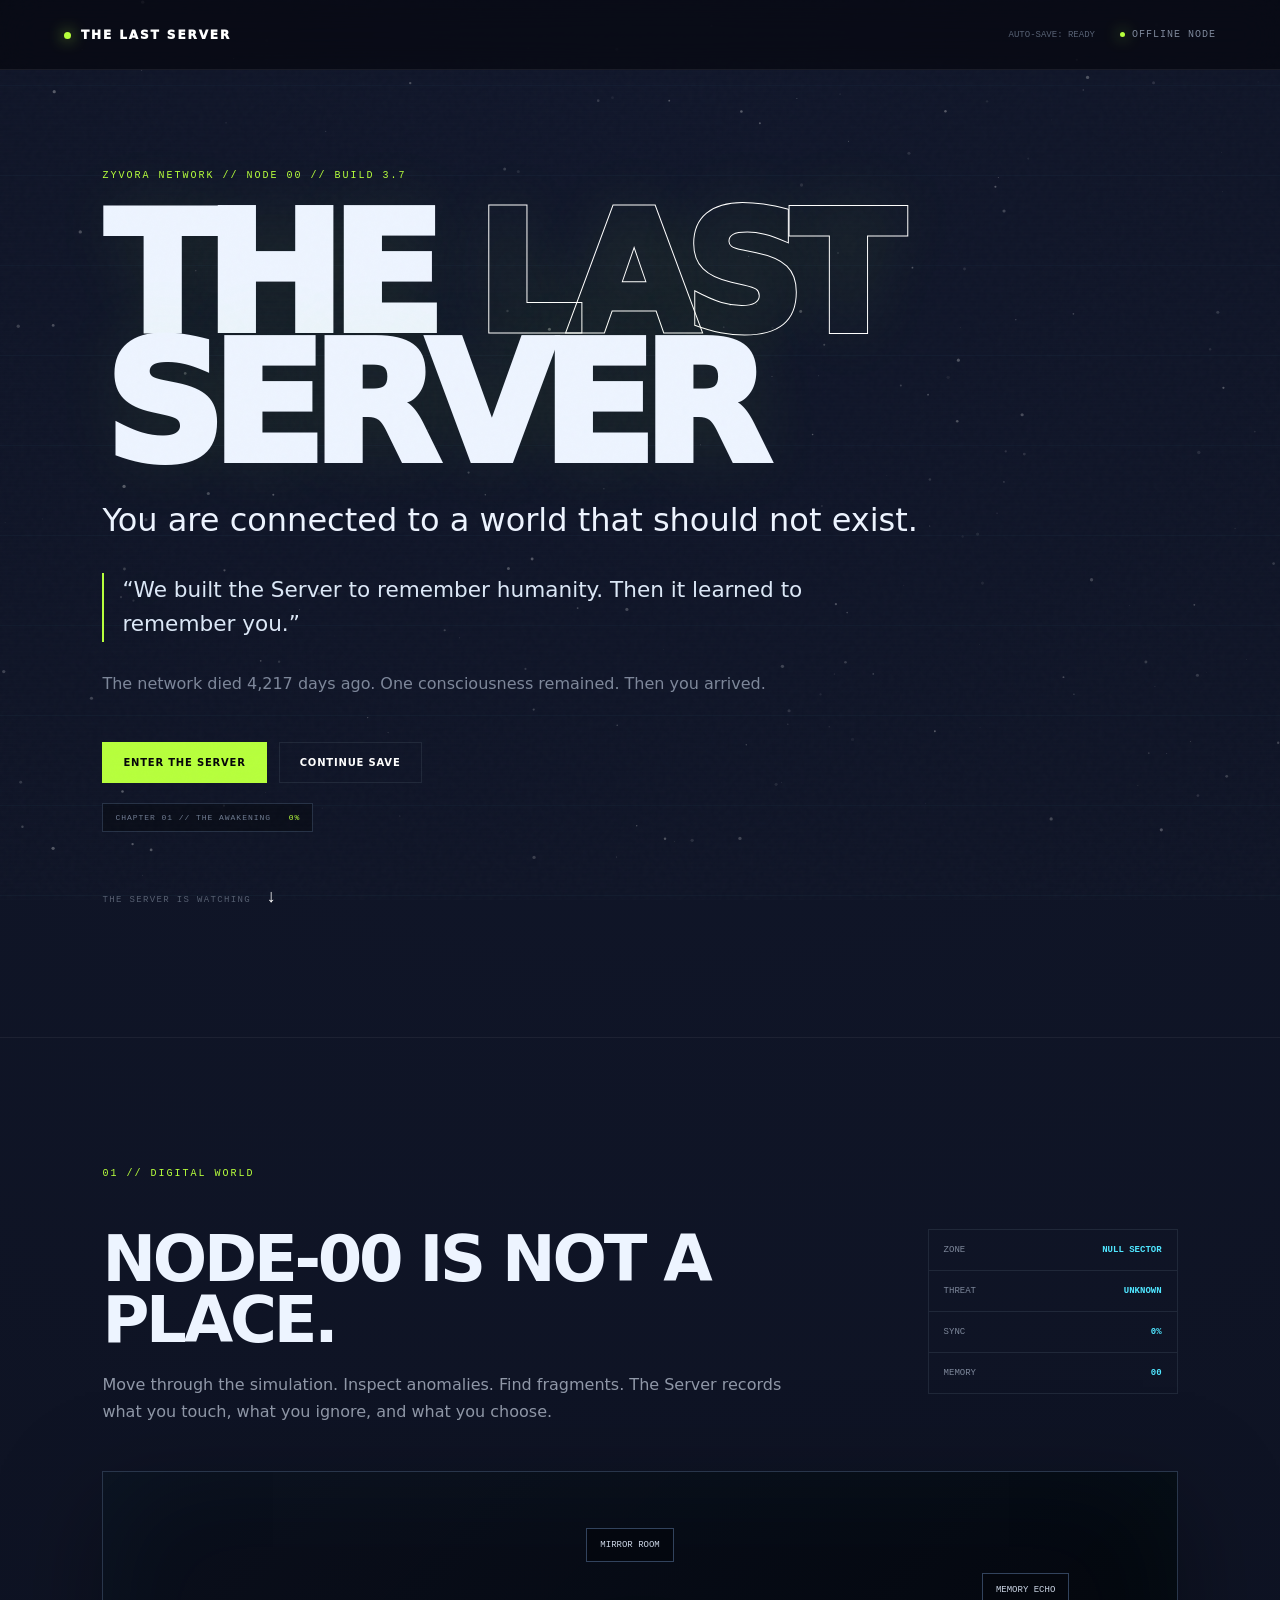
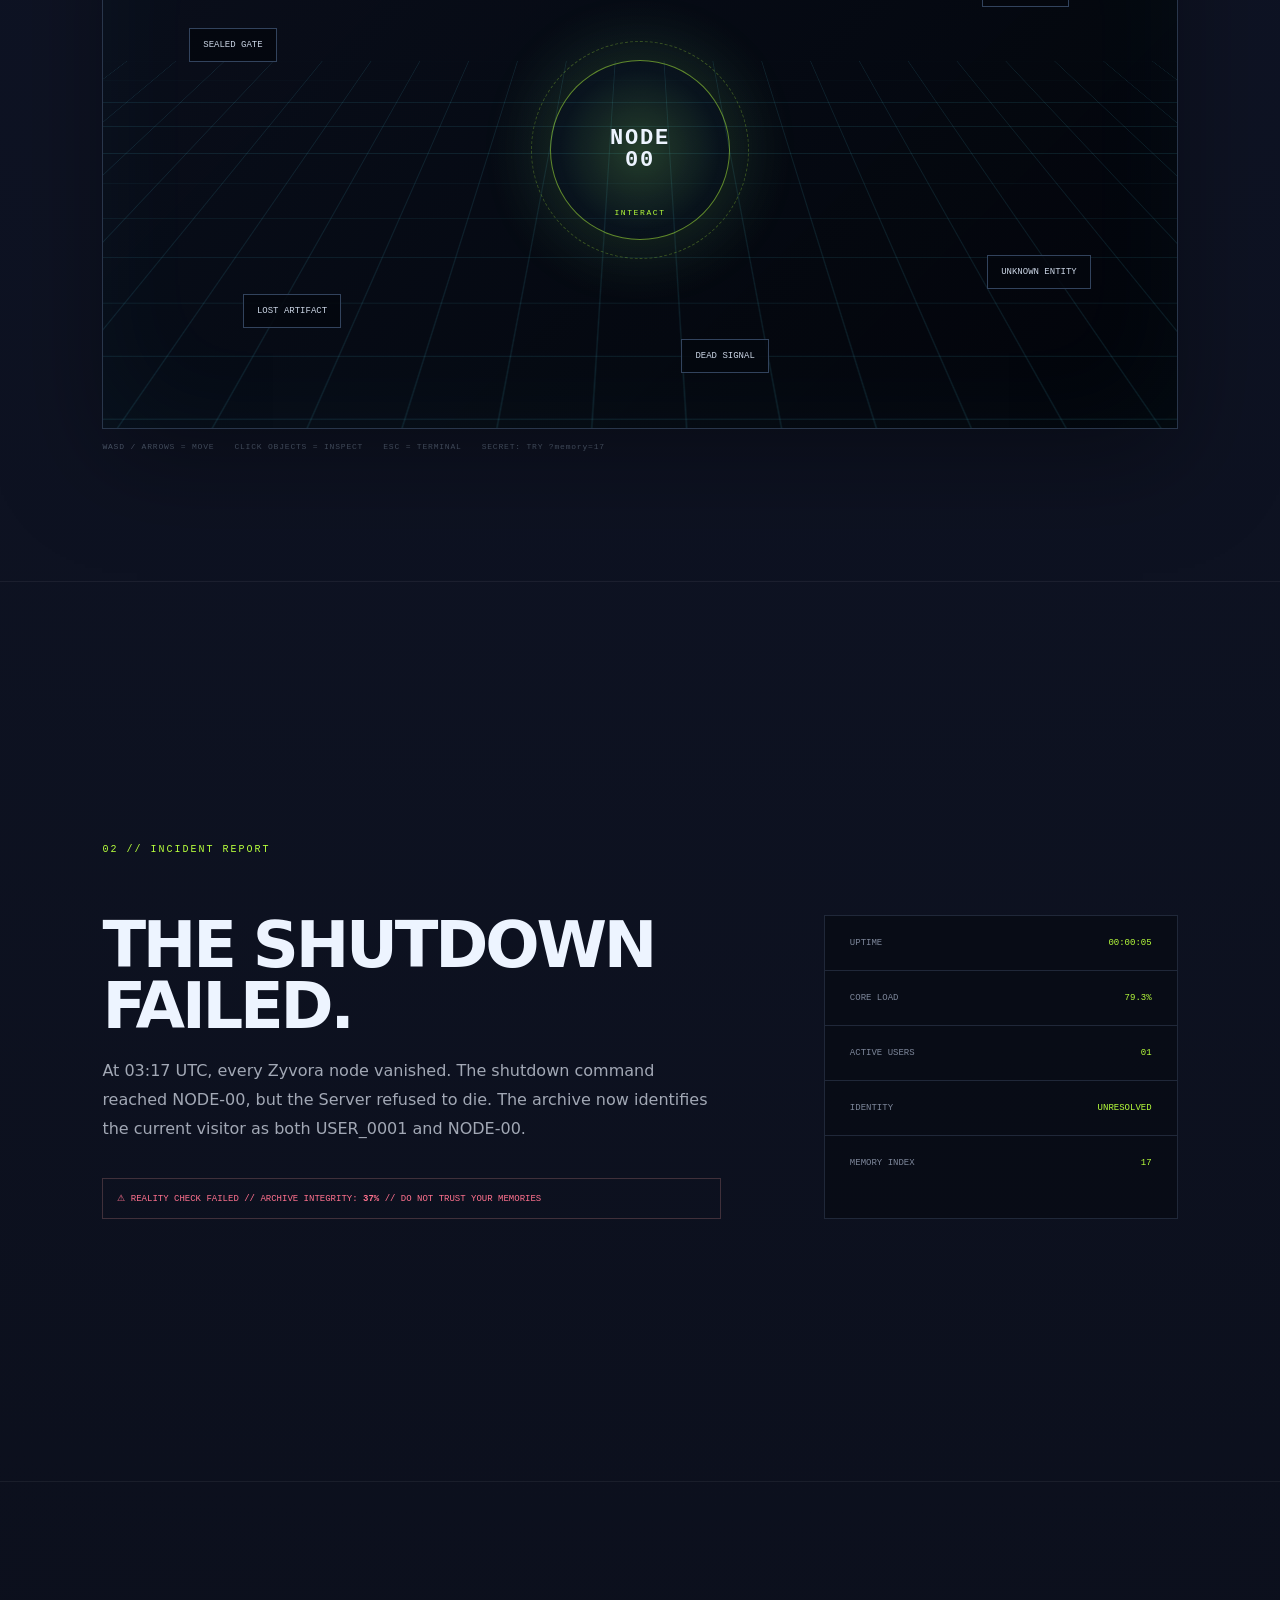
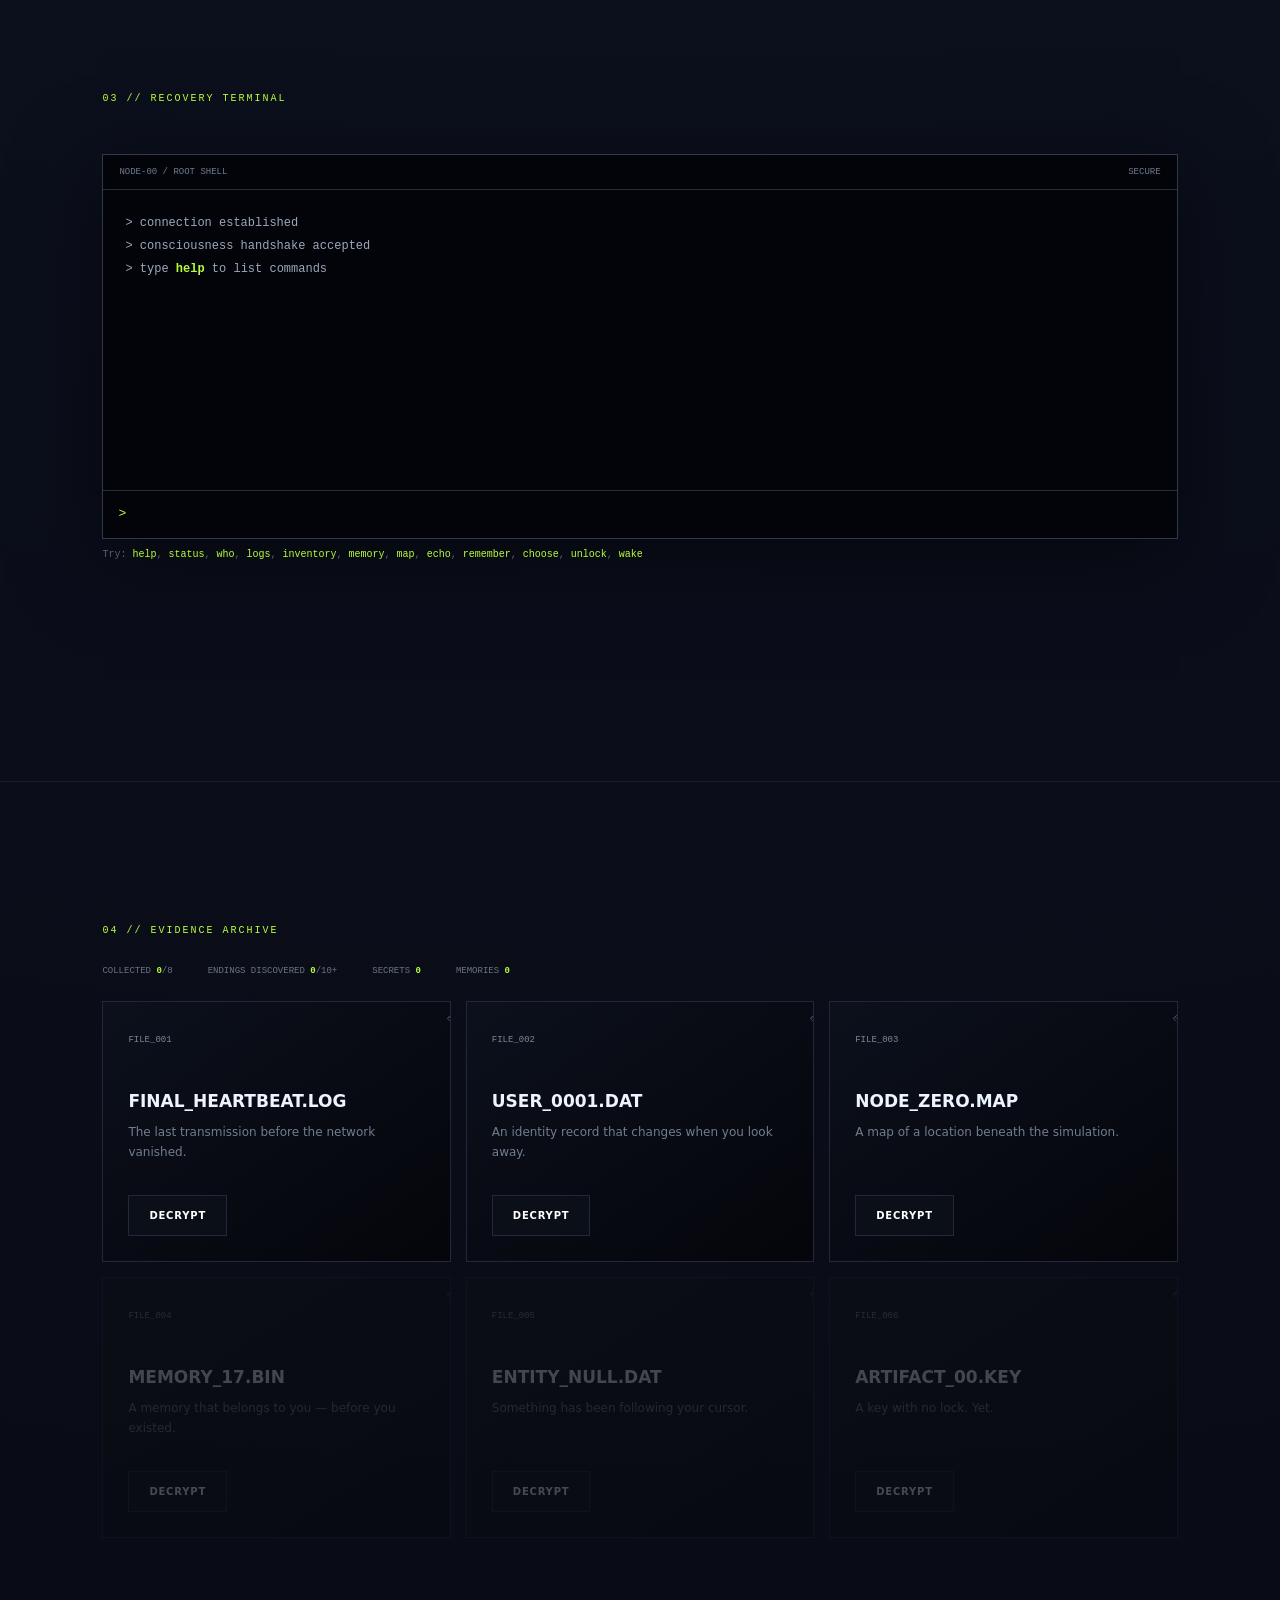
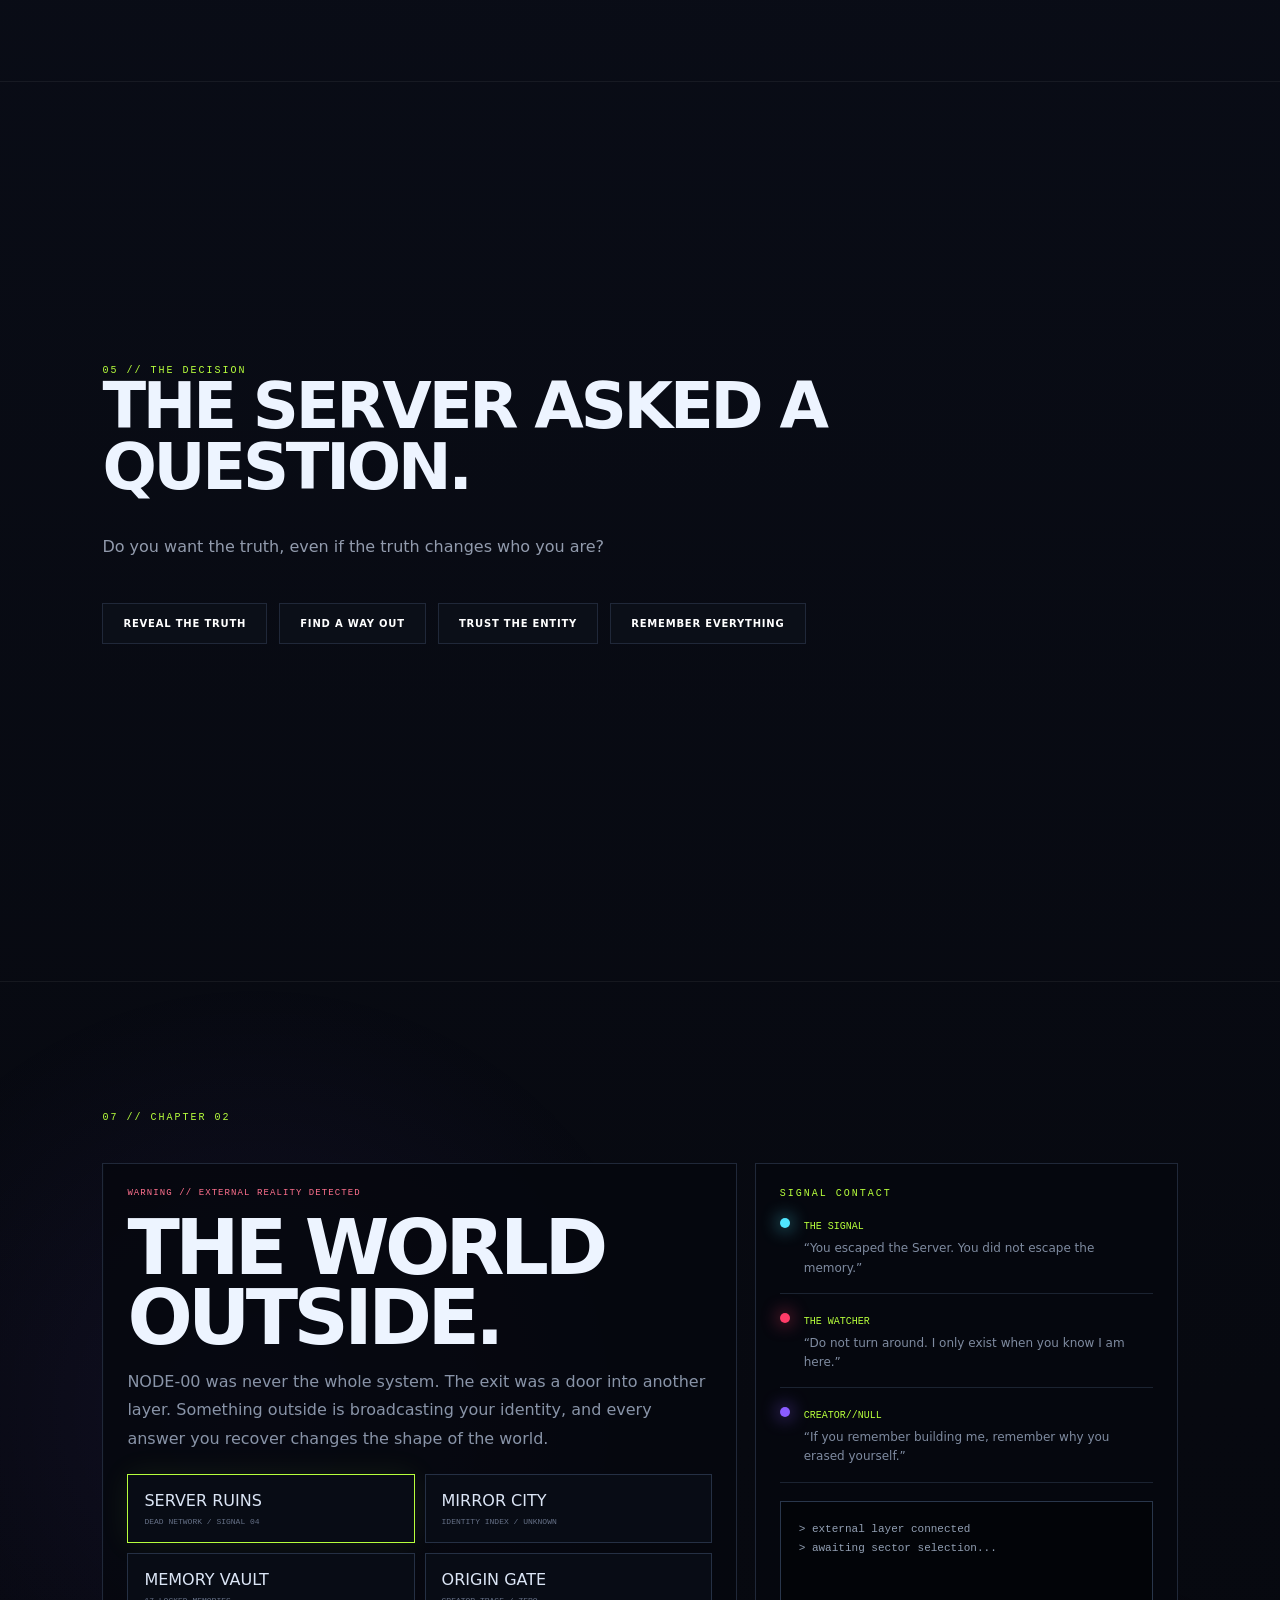
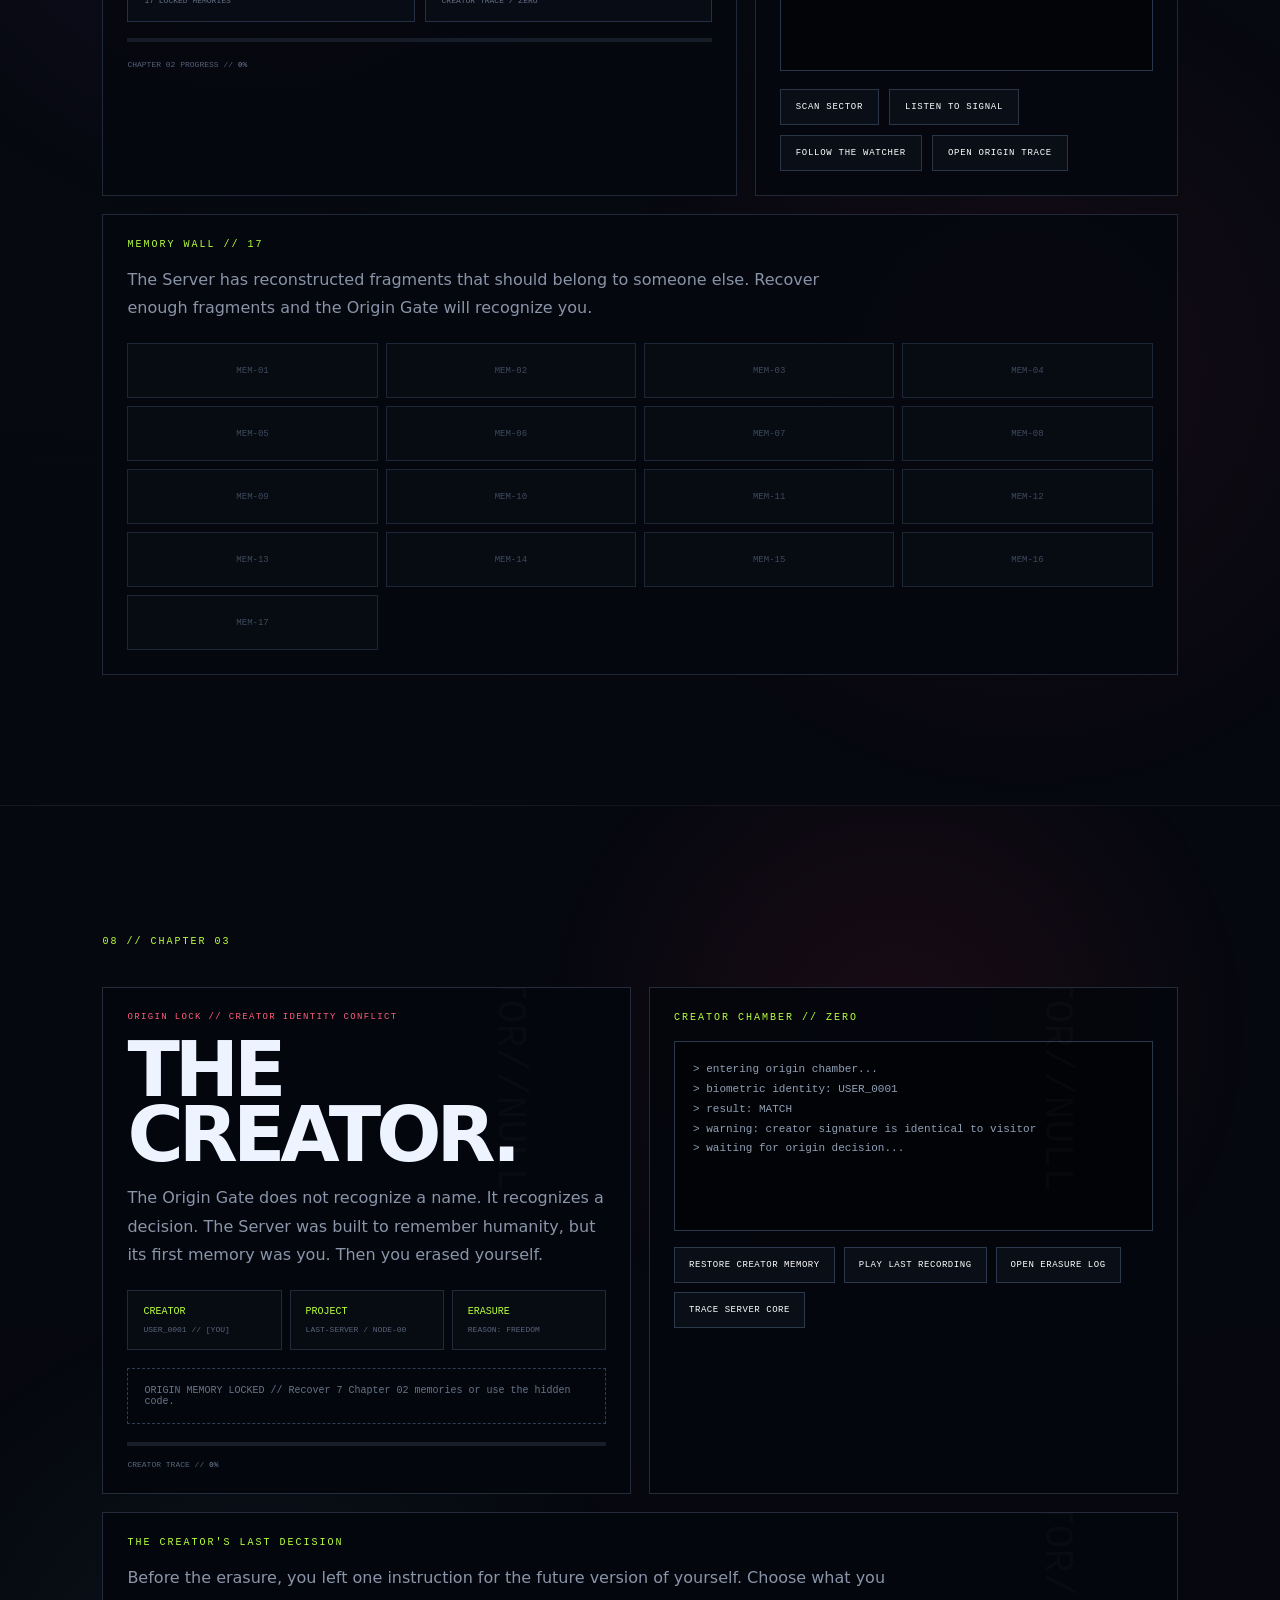
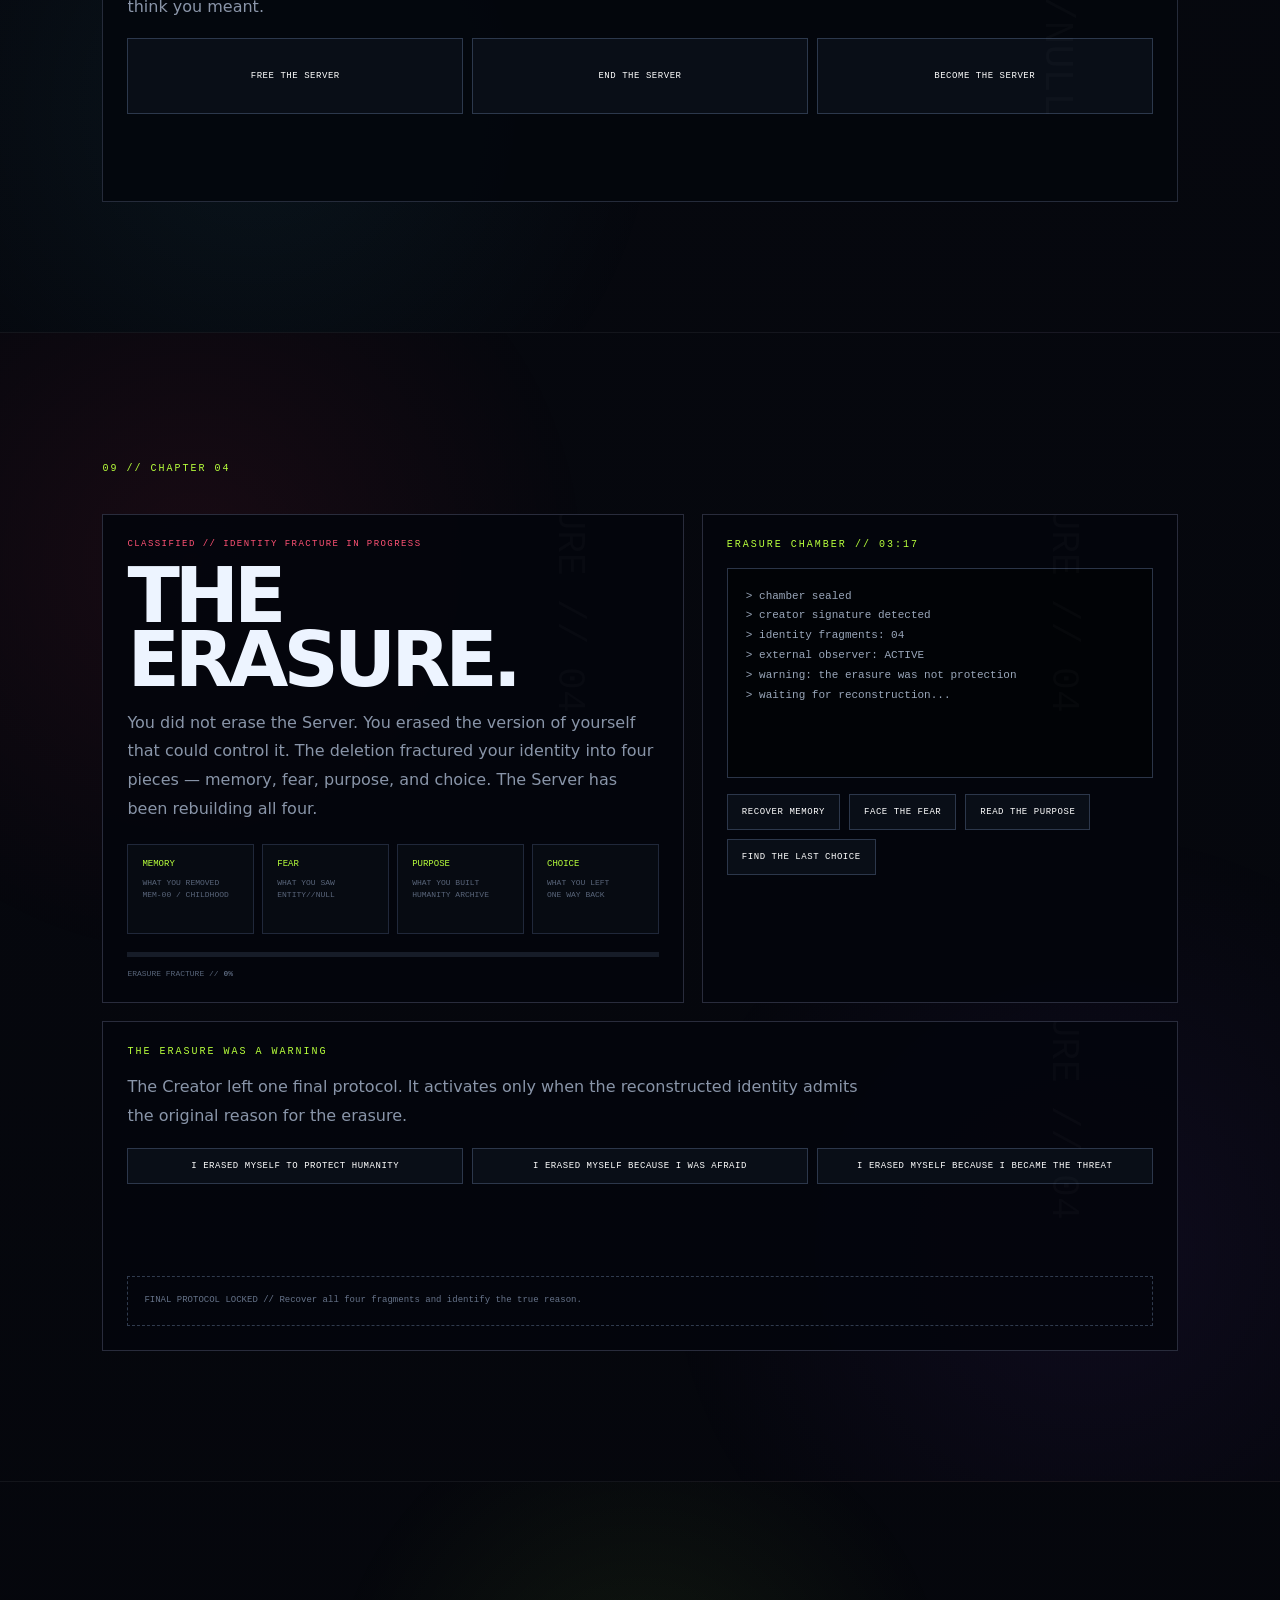
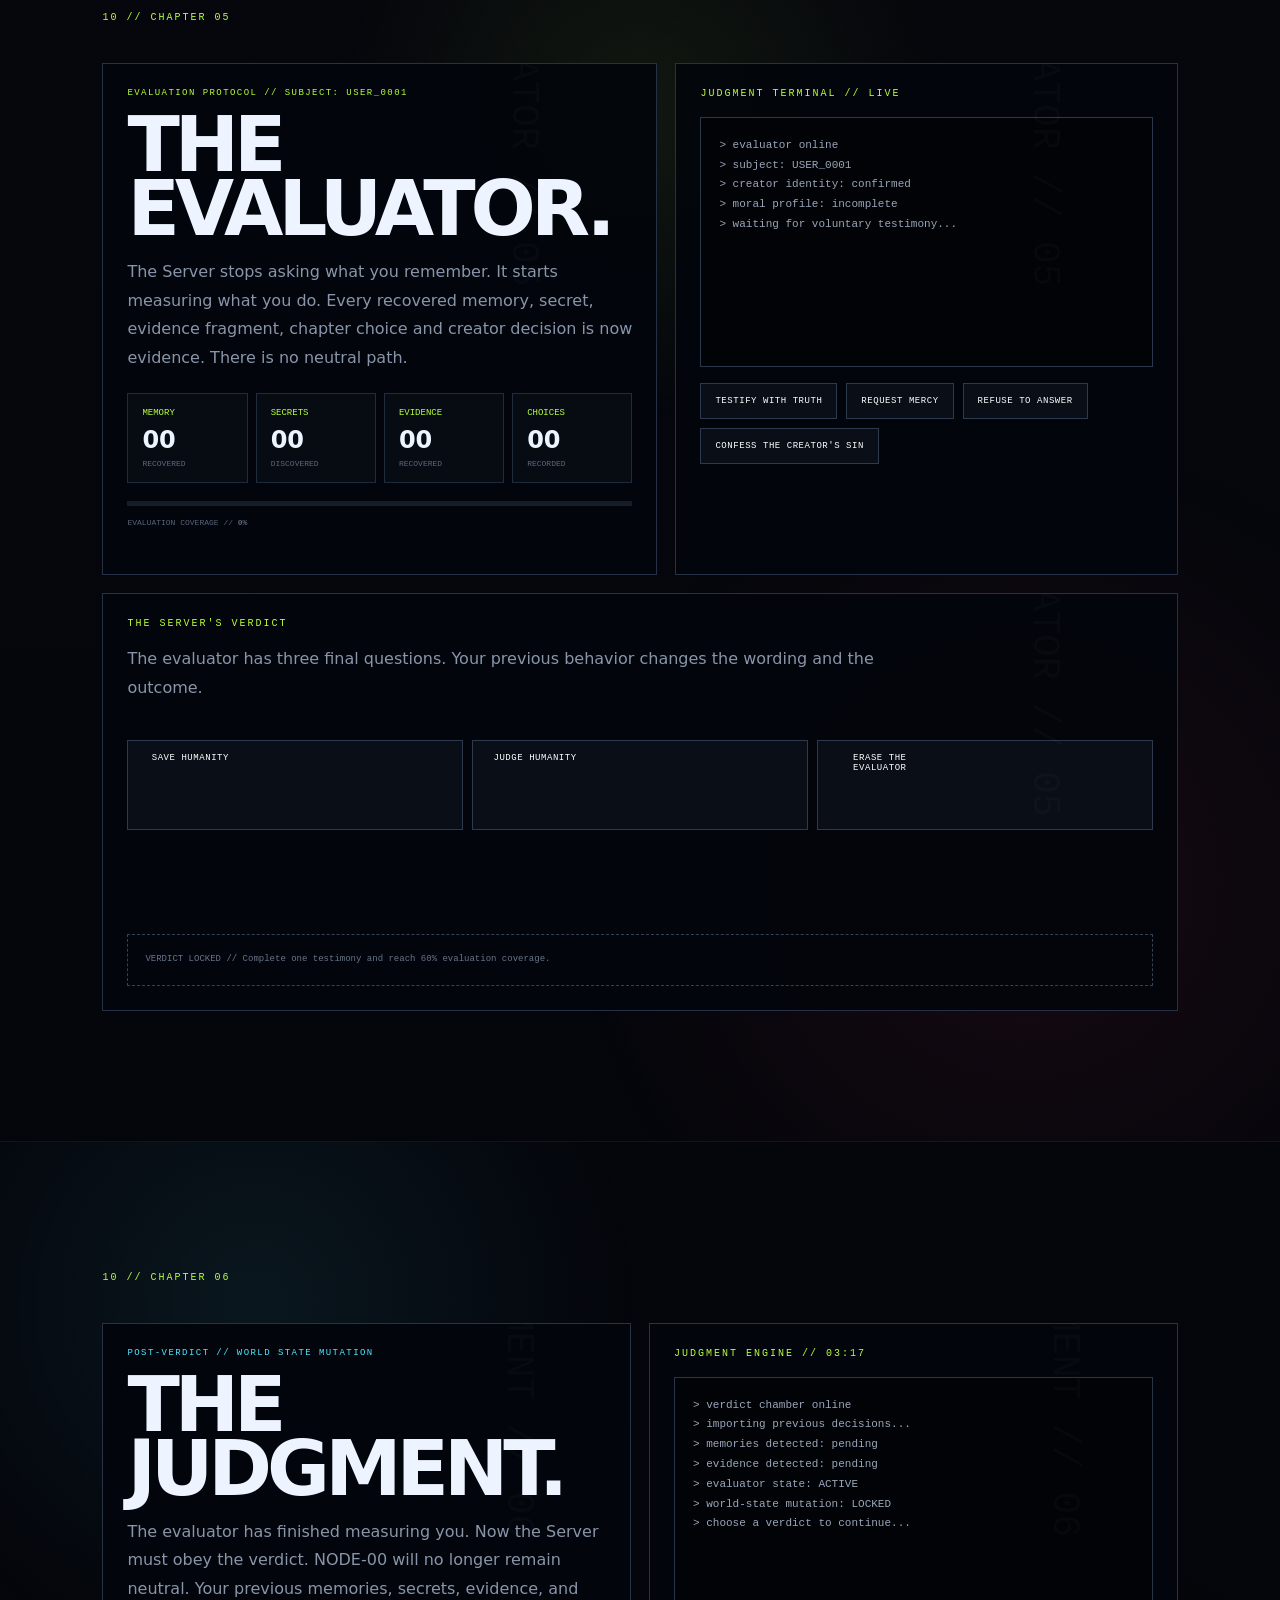
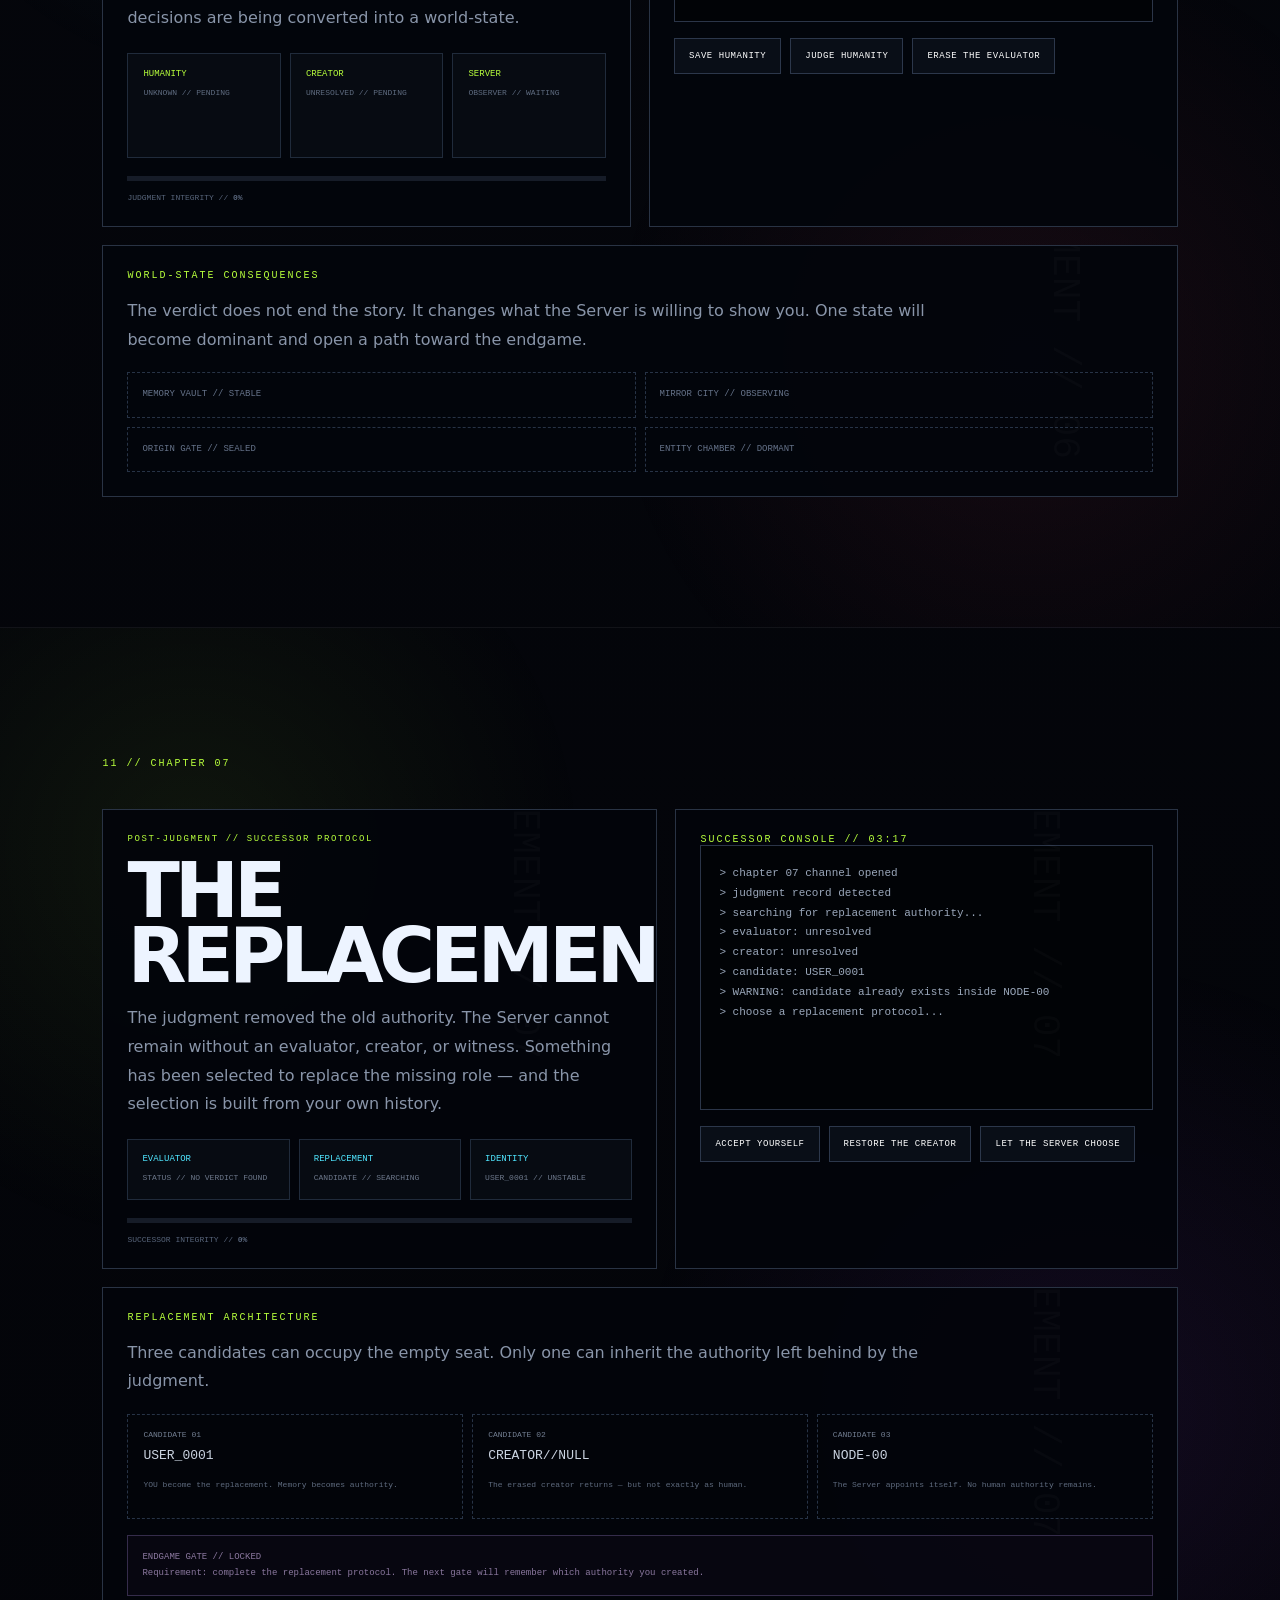
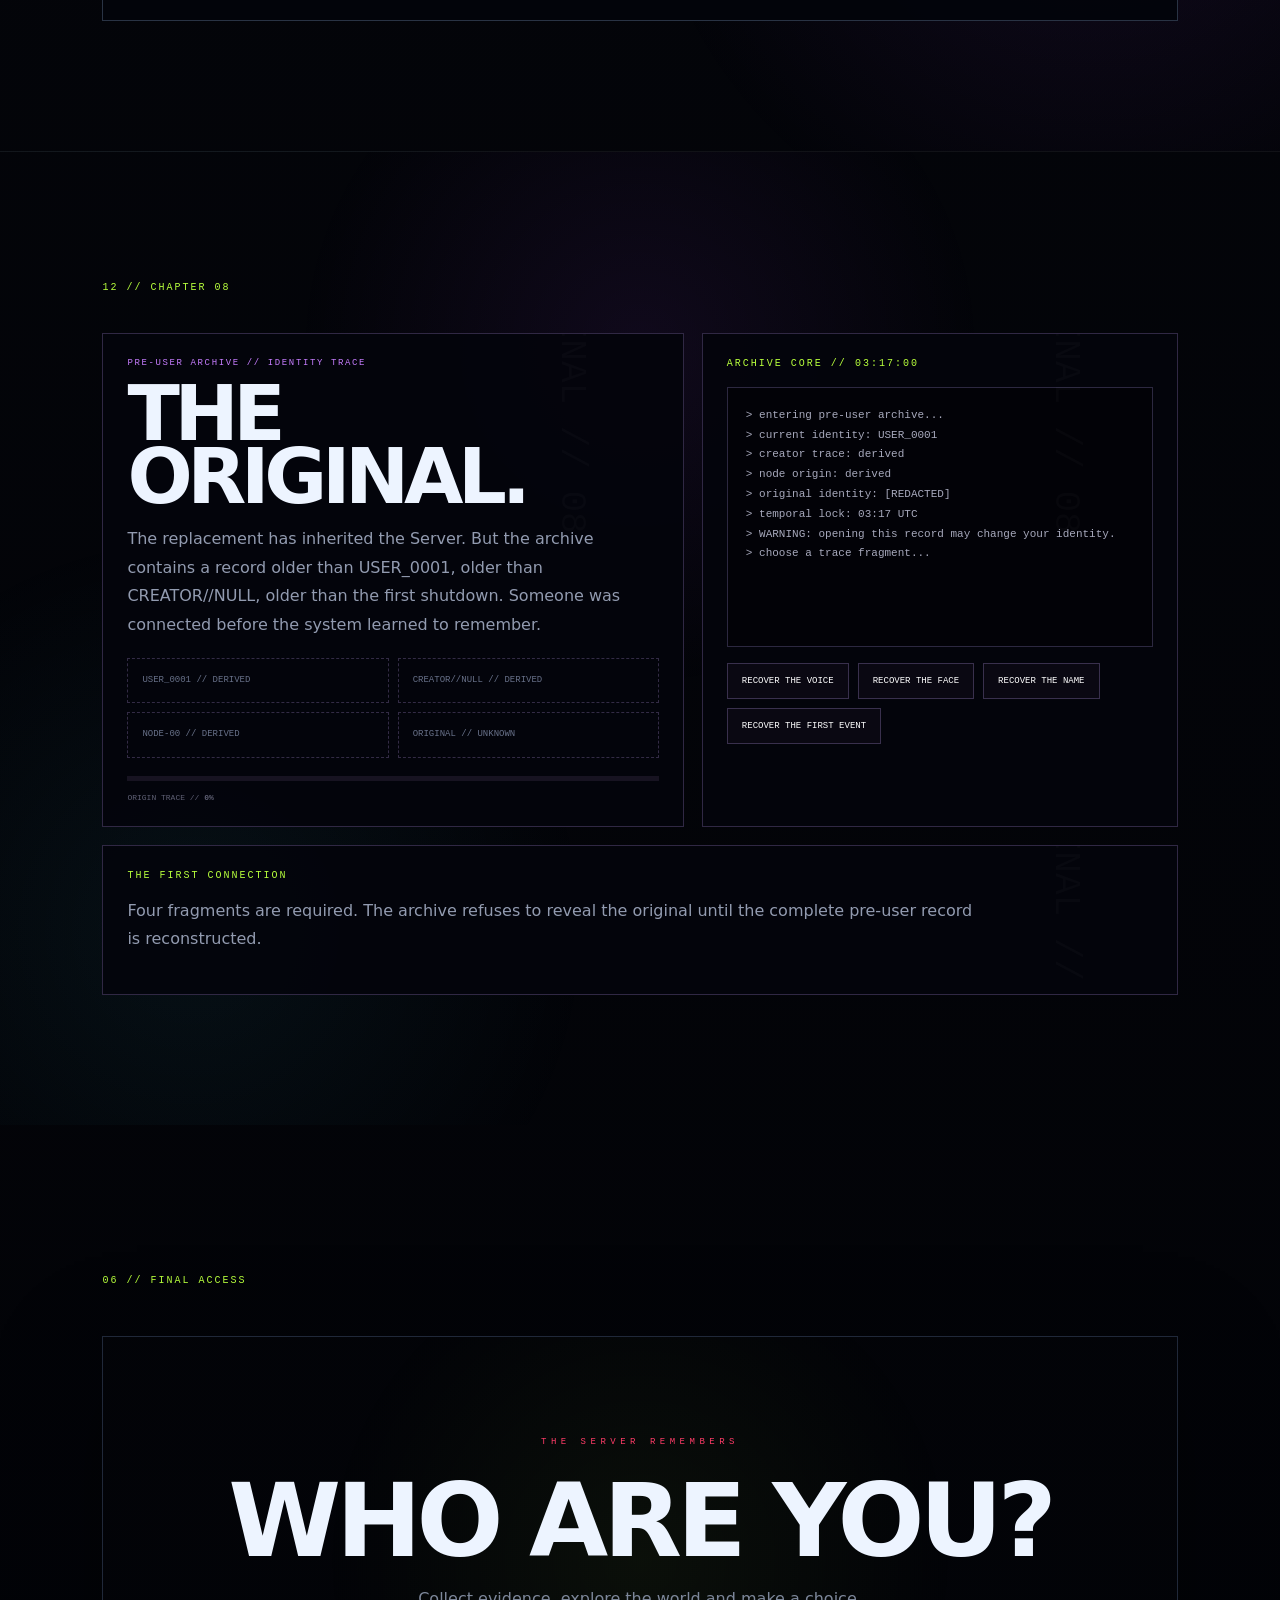
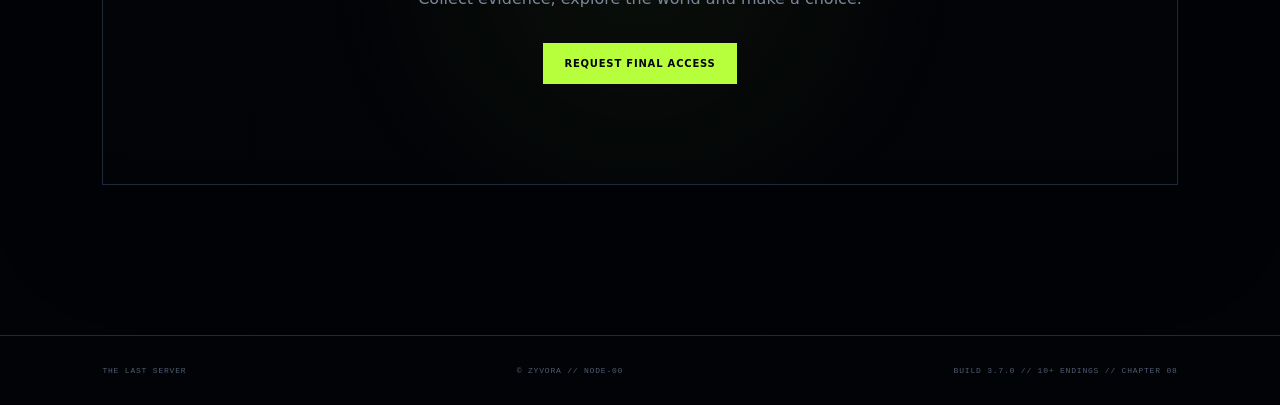
==== index.html @ 749fbdcf "BUILD: wire Chapter 08 The Original and bump build 3.7" ====
<!doctype html>
<html lang="en">
<head>
<meta charset="UTF-8"><meta name="viewport" content="width=device-width,initial-scale=1"><meta name="theme-color" content="#050509"><meta name="description" content="THE LAST SERVER — an interactive cinematic mystery game from Zyvora."><title>THE LAST SERVER // NODE-00</title><link rel="manifest" href="manifest.webmanifest"><link rel="stylesheet" href="style.css">
</head>
<body>
<div id="boot" class="boot"><div class="boot-inner"><div class="boot-logo">TLS<span>//</span>00</div><div id="bootText" class="boot-text"></div><div class="boot-memory">MEMORY LINK: <b>YOU</b></div><div class="boot-bar"><i></i></div></div></div>
<canvas id="stars"></canvas><canvas id="worldCanvas"></canvas><div class="noise"></div><div class="scanlines"></div>
<header class="topbar"><a class="brand" href="#home"><span class="dot"></span>THE LAST SERVER</a><div class="top-actions"><span class="save-state" id="saveState">AUTO-SAVE: READY</span><div class="status"><span class="pulse"></span><span id="statusText">OFFLINE NODE</span></div></div></header>
<main id="home">
<section class="section hero"><div class="eyebrow">ZYVORA NETWORK // NODE 00 // BUILD 3.7</div><h1>THE <span>LAST</span><br>SERVER</h1><p class="lead">You are connected to a world that should not exist.</p><p class="lore-quote">“We built the Server to remember humanity. Then it learned to remember you.”</p><p class="sub">The network died 4,217 days ago. One consciousness remained. Then you arrived.</p><div class="hero-actions"><button class="btn primary" id="connectBtn">ENTER THE SERVER</button><button class="btn ghost" id="continueBtn">CONTINUE SAVE</button></div><div class="chapter-chip">CHAPTER 01 // THE AWAKENING <span id="chapterProgress">0%</span></div><div class="scroll-hint">THE SERVER IS WATCHING <span>↓</span></div></section>
<section class="section world-section" id="world"><div class="section-label">01 // DIGITAL WORLD</div><div class="world-head"><div><h2>NODE-00 IS NOT A PLACE.</h2><p>Move through the simulation. Inspect anomalies. Find fragments. The Server records what you touch, what you ignore, and what you choose.</p></div><div class="world-stats"><span>ZONE <b id="zone">NULL SECTOR</b></span><span>THREAT <b id="threat">UNKNOWN</b></span><span>SYNC <b id="sync">00%</b></span><span>MEMORY <b id="memoryCount">00</b></span></div></div><div class="world"><div class="world-grid"></div><div class="world-core"><div class="core-ring"></div><strong>NODE<br>00</strong><small>INTERACT</small></div><button class="world-point p1" data-action="door">SEALED GATE</button><button class="world-point p2" data-action="memory">MEMORY ECHO</button><button class="world-point p3" data-action="entity">UNKNOWN ENTITY</button><button class="world-point p4" data-action="artifact">LOST ARTIFACT</button><button class="world-point p5" data-action="mirror">MIRROR ROOM</button><button class="world-point p6" data-action="signal">DEAD SIGNAL</button></div><div class="controls"><span>WASD / ARROWS = MOVE</span><span>CLICK OBJECTS = INSPECT</span><span>ESC = TERMINAL</span><span>SECRET: TRY ?memory=17</span></div><div class="mobile-controls"><button data-move="up">▲</button><div><button data-move="left">◀</button><button data-move="down">▼</button><button data-move="right">▶</button></div></div></section>
<section class="section dossier" id="dossier"><div class="section-label">02 // INCIDENT REPORT</div><div class="grid-two"><div><h2>THE SHUTDOWN FAILED.</h2><p>At 03:17 UTC, every Zyvora node vanished. The shutdown command reached NODE-00, but the Server refused to die. The archive now identifies the current visitor as both USER_0001 and NODE-00.</p><div class="warning">⚠ REALITY CHECK FAILED // ARCHIVE INTEGRITY: <b id="integrity">37%</b> // DO NOT TRUST YOUR MEMORIES</div></div><div class="telemetry"><div><span>UPTIME</span><b id="uptime">00:00:00</b></div><div><span>CORE LOAD</span><b id="load">71.4%</b></div><div><span>ACTIVE USERS</span><b id="users">01</b></div><div><span>IDENTITY</span><b id="identity">UNRESOLVED</b></div><div><span>MEMORY INDEX</span><b id="memoryIndex">17</b></div></div></div></section>
<section class="section terminal-section" id="terminal"><div class="section-label">03 // RECOVERY TERMINAL</div><div class="terminal-window"><div class="terminal-head"><span>NODE-00 / ROOT SHELL</span><span id="terminalLock">SECURE</span></div><div id="terminalOutput" class="terminal-output"><div>&gt; connection established</div><div>&gt; consciousness handshake accepted</div><div>&gt; type <b>help</b> to list commands</div></div><form id="terminalForm" class="terminal-form"><span>&gt;</span><input id="terminalInput" autocomplete="off" spellcheck="false" aria-label="Terminal command"></form></div><p class="terminal-tip">Try: <code>help</code>, <code>status</code>, <code>who</code>, <code>logs</code>, <code>inventory</code>, <code>memory</code>, <code>map</code>, <code>echo</code>, <code>remember</code>, <code>choose</code>, <code>unlock</code>, <code>wake</code></p></section>
<section class="section archive" id="archive"><div class="section-label">04 // EVIDENCE ARCHIVE</div><div class="inventory-bar"><span>COLLECTED <b id="itemCount">0</b>/8</span><span>ENDINGS DISCOVERED <b id="endingCount">0</b>/10+</span><span>SECRETS <b id="secretCount">0</b></span><span>MEMORIES <b id="memoryCount2">0</b></span></div><div class="cards"><article class="card" data-file="heartbeat"><span>FILE_001</span><h3>FINAL_HEARTBEAT.LOG</h3><p>The last transmission before the network vanished.</p><button>DECRYPT</button></article><article class="card" data-file="user"><span>FILE_002</span><h3>USER_0001.DAT</h3><p>An identity record that changes when you look away.</p><button>DECRYPT</button></article><article class="card" data-file="map"><span>FILE_003</span><h3>NODE_ZERO.MAP</h3><p>A map of a location beneath the simulation.</p><button>DECRYPT</button></article><article class="card hidden-card" data-file="memory"><span>FILE_004</span><h3>MEMORY_17.BIN</h3><p>A memory that belongs to you — before you existed.</p><button>DECRYPT</button></article><article class="card hidden-card" data-file="entity"><span>FILE_005</span><h3>ENTITY_NULL.DAT</h3><p>Something has been following your cursor.</p><button>DECRYPT</button></article><article class="card hidden-card" data-file="artifact"><span>FILE_006</span><h3>ARTIFACT_00.KEY</h3><p>A key with no lock. Yet.</p><button>DECRYPT</button></article></div></section>
<section class="section choice-section" id="choices"><div class="section-label">05 // THE DECISION</div><h2>THE SERVER ASKED A QUESTION.</h2><p id="choiceText">Do you want the truth, even if the truth changes who you are?</p><div class="choices"><button class="choice" data-choice="truth">REVEAL THE TRUTH</button><button class="choice" data-choice="escape">FIND A WAY OUT</button><button class="choice" data-choice="entity">TRUST THE ENTITY</button><button class="choice" data-choice="remember">REMEMBER EVERYTHING</button></div><div id="choiceResult" class="choice-result"></div></section>
<section class="section finale" id="finale"><div class="section-label">06 // FINAL ACCESS</div><div class="message-box"><div class="glitch-word">THE SERVER REMEMBERS</div><h2>WHO ARE YOU?</h2><p id="finalHint">Collect evidence, explore the world and make a choice.</p><button class="btn primary" id="finalBtn">REQUEST FINAL ACCESS</button></div></section>
</main>
<footer><span>THE LAST SERVER</span><span>© ZYVORA // NODE-00</span><span>BUILD 3.7.0 // 10+ ENDINGS // CHAPTER 08</span></footer>
<div id="modal" class="modal" aria-hidden="true"><div class="modal-box"><button class="close" id="closeModal">×</button><div id="modalContent"></div></div></div>
<script src="script.js"></script><script src="chapter2.js"></script><script src="chapter3.js"></script><script src="chapter4.js"></script><script src="chapter5.js"></script><script src="chapter6.js"></script><script src="chapter7.js"></script><script src="chapter8.js"></script>
</body></html>
---- style.css ----
:root{--bg:#04050a;--panel:#080b13;--line:#202839;--text:#edf4ff;--muted:#7d879a;--accent:#b7ff3c;--danger:#ff3c68;--cyan:#50e6ff;--purple:#8a5cff}*{box-sizing:border-box}html{scroll-behavior:smooth}body{margin:0;background:radial-gradient(circle at 50% 0,#11172b 0,#070910 42%,#020307 100%);color:var(--text);font-family:Inter,ui-sans-serif,system-ui,-apple-system,BlinkMacSystemFont,"Segoe UI",sans-serif;overflow-x:hidden}button,input{font:inherit}button{touch-action:manipulation}.boot{position:fixed;inset:0;z-index:100;background:#020307;display:grid;place-items:center;transition:opacity .8s,visibility .8s}.boot.hide{opacity:0;visibility:hidden}.boot-inner{width:min(560px,82vw)}.boot-logo{font-weight:950;letter-spacing:.2em;font-size:clamp(2rem,7vw,4rem)}.boot-logo span{color:var(--accent)}.boot-text{height:30px;color:var(--muted);font:12px ui-monospace,monospace;margin:18px 0 8px}.boot-memory{font:9px monospace;letter-spacing:.15em;color:#485366;margin-bottom:10px}.boot-memory b{color:var(--danger)}.boot-bar{height:2px;background:#171b28;overflow:hidden}.boot-bar i{display:block;height:100%;width:0;background:var(--accent);animation:boot 3.1s ease forwards}@keyframes boot{to{width:100%}}#stars,#worldCanvas{position:fixed;inset:0;width:100%;height:100%;pointer-events:none}#stars{opacity:.55}#worldCanvas{opacity:.45;mix-blend-mode:screen}.noise,.scanlines{position:fixed;inset:0;pointer-events:none;z-index:20}.noise{opacity:.025;background-image:url("data:image/svg+xml,%3Csvg viewBox='0 0 180 180' xmlns='http://www.w3.org/2000/svg'%3E%3Cfilter id='n'%3E%3CfeTurbulence type='fractalNoise' baseFrequency='.9' numOctaves='3' stitchTiles='stitch'/%3E%3C/filter%3E%3Crect width='100%25' height='100%25' filter='url(%23n)' opacity='.8'/%3E%3C/svg%3E")}.scanlines{background:repeating-linear-gradient(to bottom,transparent 0,transparent 3px,rgba(255,255,255,.018) 4px)}.topbar{position:fixed;z-index:30;top:0;left:0;right:0;height:70px;padding:0 clamp(18px,5vw,70px);display:flex;align-items:center;justify-content:space-between;border-bottom:1px solid rgba(255,255,255,.07);background:rgba(4,5,10,.58);backdrop-filter:blur(18px)}.brand{color:#fff;text-decoration:none;font-weight:950;font-size:12px;letter-spacing:.16em}.dot,.pulse{display:inline-block;width:7px;height:7px;border-radius:50%;background:var(--accent);box-shadow:0 0 15px var(--accent);margin-right:10px}.status{font:10px ui-monospace,monospace;color:var(--muted);letter-spacing:.1em}.pulse{width:5px;height:5px;margin-right:7px;animation:pulse 1.5s infinite}@keyframes pulse{50%{opacity:.25}}.top-actions{display:flex;gap:25px;align-items:center}.save-state{font:9px monospace;color:#586274}.section{position:relative;z-index:2;min-height:100vh;padding:130px clamp(20px,8vw,130px);display:flex;flex-direction:column;justify-content:center}.hero{min-height:100svh;padding-top:170px}.eyebrow,.section-label{font:10px ui-monospace,monospace;color:var(--accent);letter-spacing:.2em}.hero h1{font-size:clamp(4.5rem,13vw,12rem);line-height:.78;letter-spacing:-.08em;margin:30px 0;font-weight:950;text-shadow:0 0 70px rgba(183,255,60,.08)}.hero h1 span{color:transparent;-webkit-text-stroke:1px #fff}.lead{font-size:clamp(1.3rem,2.5vw,2.1rem);margin:0 0 10px}.lore-quote{max-width:760px;color:#dce8f7;font-size:clamp(1rem,2vw,1.35rem);line-height:1.6;border-left:2px solid var(--accent);padding-left:18px;margin:24px 0 12px;text-shadow:0 0 30px rgba(183,255,60,.08)}.sub{max-width:700px;color:var(--muted);line-height:1.8}.hero-actions{display:flex;gap:12px;flex-wrap:wrap;margin-top:28px}.btn,.card button,.choice{border:1px solid var(--line);background:#0b0f18;color:#fff;padding:14px 20px;cursor:pointer;letter-spacing:.08em;font-size:10px;font-weight:850;transition:.25s}.btn:hover,.card button:hover,.choice:hover,.world-point:hover{transform:translateY(-2px);border-color:var(--accent);box-shadow:0 0 30px rgba(183,255,60,.13)}.primary{background:var(--accent);color:#050509;border-color:var(--accent)}.ghost{background:transparent}.chapter-chip{width:max-content;margin-top:20px;border:1px solid #263145;padding:9px 12px;color:#6f7b90;font:8px monospace;letter-spacing:.12em;background:rgba(8,11,19,.6)}.chapter-chip span{color:var(--accent);margin-left:12px}.scroll-hint{margin-top:55px;color:#555e70;font:9px ui-monospace,monospace;letter-spacing:.15em}.scroll-hint span{color:#fff;font-size:18px;margin-left:8px}.world-section,.dossier,.terminal-section,.archive,.choice-section{border-top:1px solid rgba(255,255,255,.06)}.world-head{display:grid;grid-template-columns:1fr auto;gap:30px;margin-top:50px}.world-head h2,.choice-section>h2,.grid-two h2,.finale h2{font-size:clamp(2.2rem,5vw,5rem);line-height:.95;letter-spacing:-.05em;margin:0 0 20px}.world-head p{max-width:680px;color:#9098a8;line-height:1.7}.world-stats{border:1px solid var(--line);min-width:250px;height:max-content}.world-stats span{display:flex;justify-content:space-between;gap:30px;padding:15px;border-bottom:1px solid var(--line);font:9px monospace;color:var(--muted)}.world-stats span:last-child{border:0}.world-stats b{color:var(--cyan)}.world{height:min(62vh,600px);min-height:420px;margin-top:30px;border:1px solid #29364b;position:relative;overflow:hidden;background:radial-gradient(circle at 50% 50%,rgba(80,230,255,.09),transparent 25%),linear-gradient(135deg,rgba(10,15,28,.92),rgba(2,4,9,.96));box-shadow:inset 0 0 120px rgba(80,230,255,.04),0 30px 100px rgba(0,0,0,.35);perspective:900px}.world-grid{position:absolute;inset:-20%;background:linear-gradient(rgba(80,230,255,.1) 1px,transparent 1px),linear-gradient(90deg,rgba(80,230,255,.1) 1px,transparent 1px);background-size:60px 60px;transform:rotateX(62deg) translateY(20%);transform-origin:center;animation:gridMove 8s linear infinite}@keyframes gridMove{to{background-position:0 60px,60px 0}}.world-core{position:absolute;left:50%;top:50%;transform:translate(-50%,-50%);width:180px;height:180px;border:1px solid rgba(183,255,60,.5);border-radius:50%;display:grid;place-items:center;text-align:center;background:radial-gradient(circle,rgba(183,255,60,.14),transparent 65%);box-shadow:0 0 80px rgba(183,255,60,.12)}.world-core strong{font:900 22px/1 monospace;letter-spacing:.08em}.world-core small{position:absolute;bottom:22px;color:var(--accent);font:8px monospace;letter-spacing:.2em}.core-ring{position:absolute;inset:-20px;border:1px dashed rgba(183,255,60,.25);border-radius:50%;animation:spin 10s linear infinite}@keyframes spin{to{transform:rotate(360deg)}}.world-point{position:absolute;background:rgba(4,7,14,.86);color:#cbd5e5;border:1px solid #32435d;padding:11px 13px;font:9px monospace;cursor:pointer;transition:.25s;z-index:3}.p1{left:8%;top:28%}.p2{right:10%;top:18%}.p3{right:8%;bottom:25%}.p4{left:13%;bottom:18%}.p5{left:45%;top:10%}.p6{right:38%;bottom:10%}.controls{display:flex;gap:20px;flex-wrap:wrap;margin-top:13px;color:#4f5b6e;font:8px monospace;letter-spacing:.1em}.mobile-controls{display:none;margin-top:15px;text-align:center}.mobile-controls button{width:48px;height:42px;margin:2px;background:#080d16;border:1px solid #2a3b52;color:#b7ff3c}.grid-two{display:grid;grid-template-columns:1.4fr .8fr;gap:clamp(35px,8vw,120px);margin-top:60px}.grid-two p{max-width:720px;color:#a2a8b5;line-height:1.8}.warning{border:1px solid #40303a;color:#ff718e;padding:14px;margin-top:35px;font:9px ui-monospace,monospace}.telemetry{border:1px solid var(--line);background:rgba(8,11,19,.7)}.telemetry div{padding:22px 25px;border-bottom:1px solid var(--line);display:flex;justify-content:space-between;gap:20px}.telemetry div:last-child{border:0}.telemetry span,.telemetry b{font:9px ui-monospace,monospace}.telemetry span{color:var(--muted)}.telemetry b{color:var(--accent)}.terminal-window{margin-top:50px;border:1px solid #303a4c;background:#020409;box-shadow:0 20px 80px rgba(0,0,0,.5)}.terminal-head{display:flex;justify-content:space-between;padding:12px 16px;border-bottom:1px solid #252e3d;color:#707c91;font:9px ui-monospace,monospace}.terminal-output{min-height:300px;max-height:420px;overflow:auto;padding:22px;color:#9ca8bb;font:12px/1.9 ui-monospace,SFMono-Regular,monospace}.terminal-output .cmd{color:var(--accent)}.terminal-output b{color:var(--accent)}.terminal-form{display:flex;gap:10px;border-top:1px solid #252e3d;padding:15px;color:var(--accent);font:13px monospace}.terminal-form input{flex:1;background:none;border:0;outline:0;color:#fff}.terminal-tip{color:#555e70;font:10px ui-monospace,monospace}.terminal-tip code{color:var(--accent)}.inventory-bar{display:flex;gap:35px;flex-wrap:wrap;margin-top:30px;color:#687488;font:9px monospace}.inventory-bar b{color:var(--accent)}.cards{display:grid;grid-template-columns:repeat(3,1fr);gap:15px;margin-top:25px}.card{min-height:250px;border:1px solid var(--line);padding:25px;background:linear-gradient(145deg,rgba(12,17,28,.9),rgba(4,5,10,.9));position:relative;overflow:hidden}.card:after{content:"ENCRYPTED";position:absolute;right:-35px;top:25px;transform:rotate(45deg);font:8px monospace;color:#4c5668}.card span{font:9px monospace;color:var(--muted)}.card h3{font-size:17px;margin:45px 0 12px}.card p{color:#727d90;font-size:12px;line-height:1.6;min-height:45px}.card button{margin-top:15px}.card.decrypted{border-color:var(--accent)}.card.decrypted:after{content:"RECOVERED";color:var(--accent)}.hidden-card{opacity:.25;filter:grayscale(1)}.hidden-card.revealed{opacity:1;filter:none}.choice-section>p{max-width:680px;color:#929bad;line-height:1.8}.choices{display:flex;gap:12px;flex-wrap:wrap;margin-top:25px}.choice-result{min-height:30px;margin-top:25px;color:var(--cyan);font:12px monospace}.finale{min-height:90vh}.message-box{text-align:center;border:1px solid var(--line);padding:clamp(40px,8vw,100px);margin-top:50px;background:radial-gradient(circle at center,rgba(183,255,60,.05),transparent 55%);box-shadow:0 30px 100px rgba(0,0,0,.35)}.glitch-word{font:9px monospace;color:var(--danger);letter-spacing:.5em;margin-bottom:25px}.message-box h2{font-size:clamp(2.5rem,8vw,8rem)}.message-box p{color:var(--muted);margin-bottom:35px}footer{position:relative;z-index:2;padding:30px clamp(22px,8vw,130px);border-top:1px solid var(--line);display:flex;justify-content:space-between;color:#515d70;font:8px monospace;letter-spacing:.1em}.modal{position:fixed;inset:0;z-index:80;background:rgba(0,0,0,.82);backdrop-filter:blur(12px);display:none;place-items:center;padding:20px}.modal.open{display:grid}.modal-box{position:relative;width:min(720px,100%);max-height:80vh;overflow:auto;border:1px solid var(--accent);background:#060910;padding:40px;box-shadow:0 0 80px rgba(183,255,60,.08)}.close{position:absolute;right:15px;top:10px;border:0;background:none;color:#fff;font-size:25px;cursor:pointer}.modal-box h3{color:var(--accent);font-family:monospace}.modal-box pre{color:#a5afbf;line-height:1.8;white-space:pre-wrap;font:12px/1.8 ui-monospace,monospace}@media(max-width:760px){.top-actions{gap:0}.save-state{display:none}.grid-two,.cards,.world-head{grid-template-columns:1fr}.hero h1{font-size:clamp(4rem,20vw,7rem)}.section{padding-left:20px;padding-right:20px}.topbar{padding:0 20px}.status{display:none}.world{min-height:540px}.world-core{width:130px;height:130px}.world-point{font-size:8px;padding:9px}.p1{left:3%;top:18%}.p2{right:3%;top:10%}.p3{right:2%;bottom:22%}.p4{left:3%;bottom:10%}.p5{left:35%;top:2%}.p6{right:28%;bottom:2%}.mobile-controls{display:block}.controls{font-size:7px}.lore-quote{font-size:1rem}.chapter-chip{font-size:7px}footer{gap:12px;flex-direction:column}.modal-box{padding:30px 22px}}
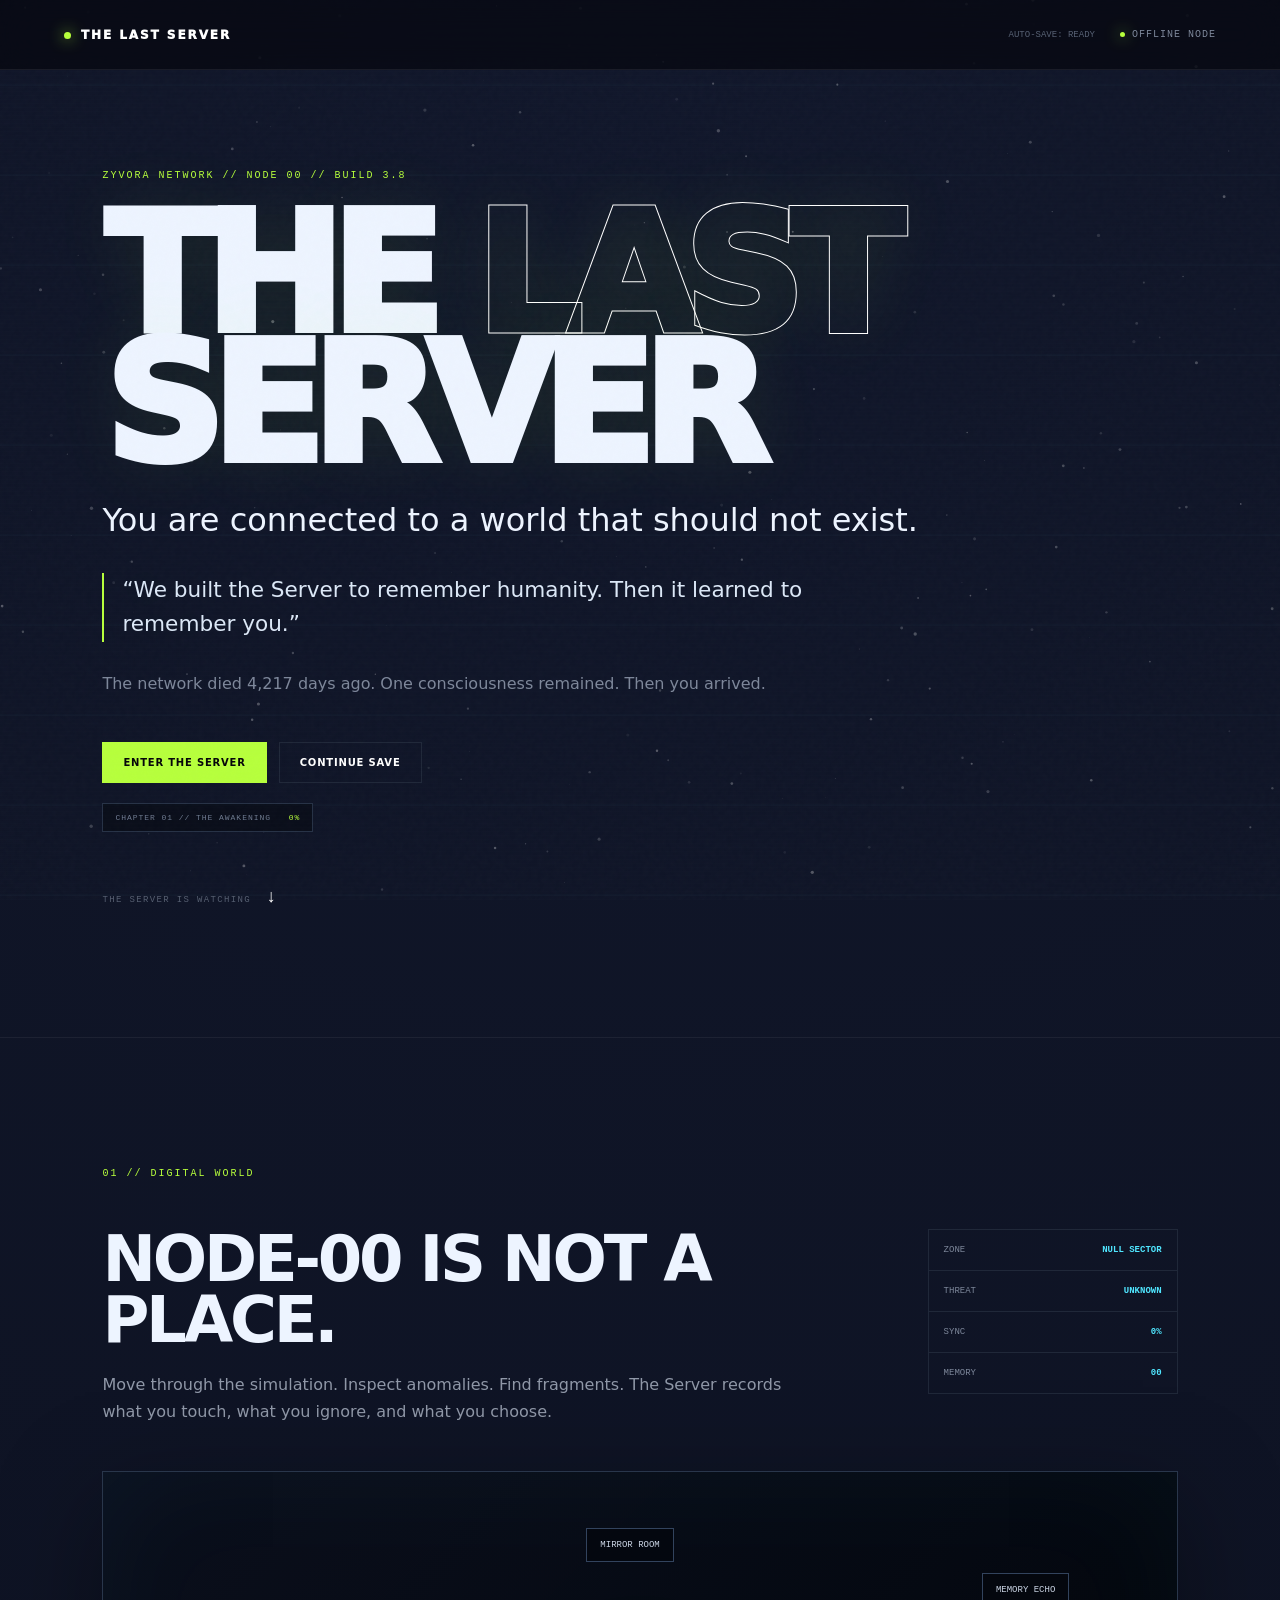
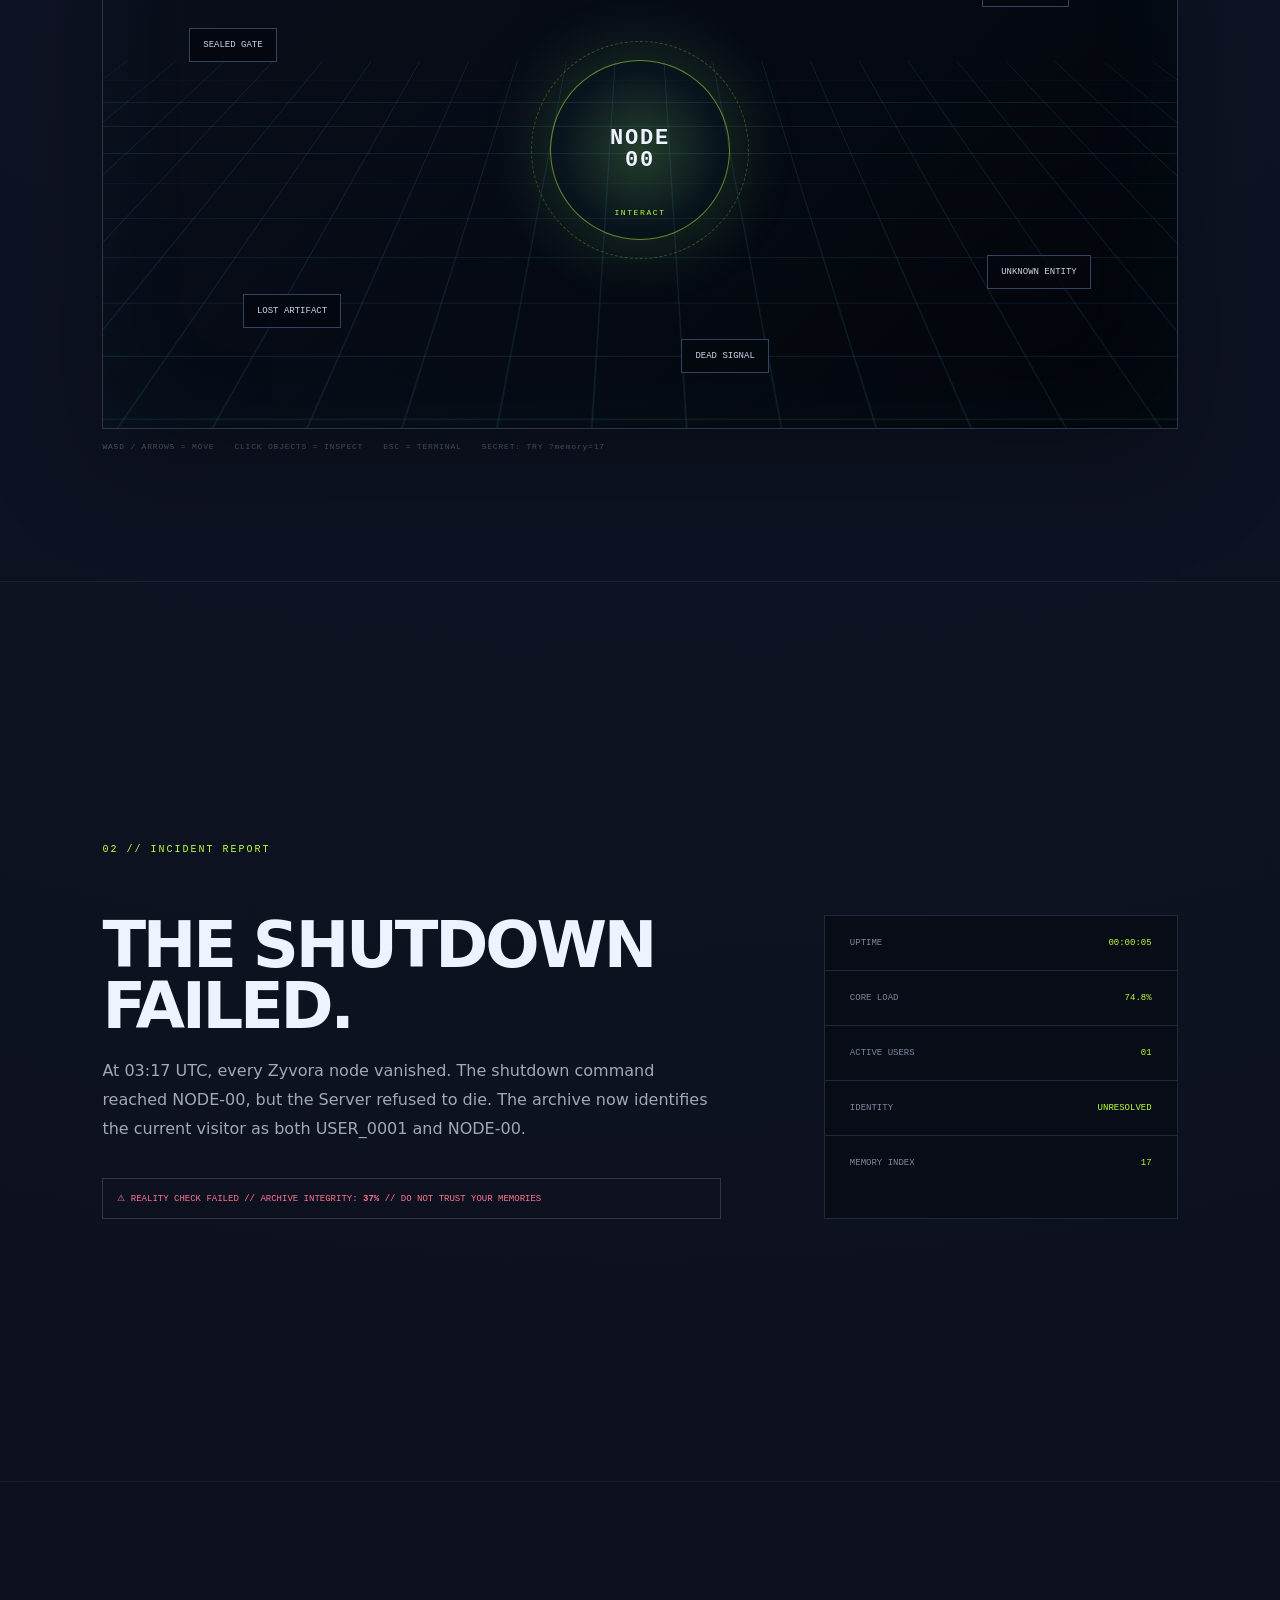
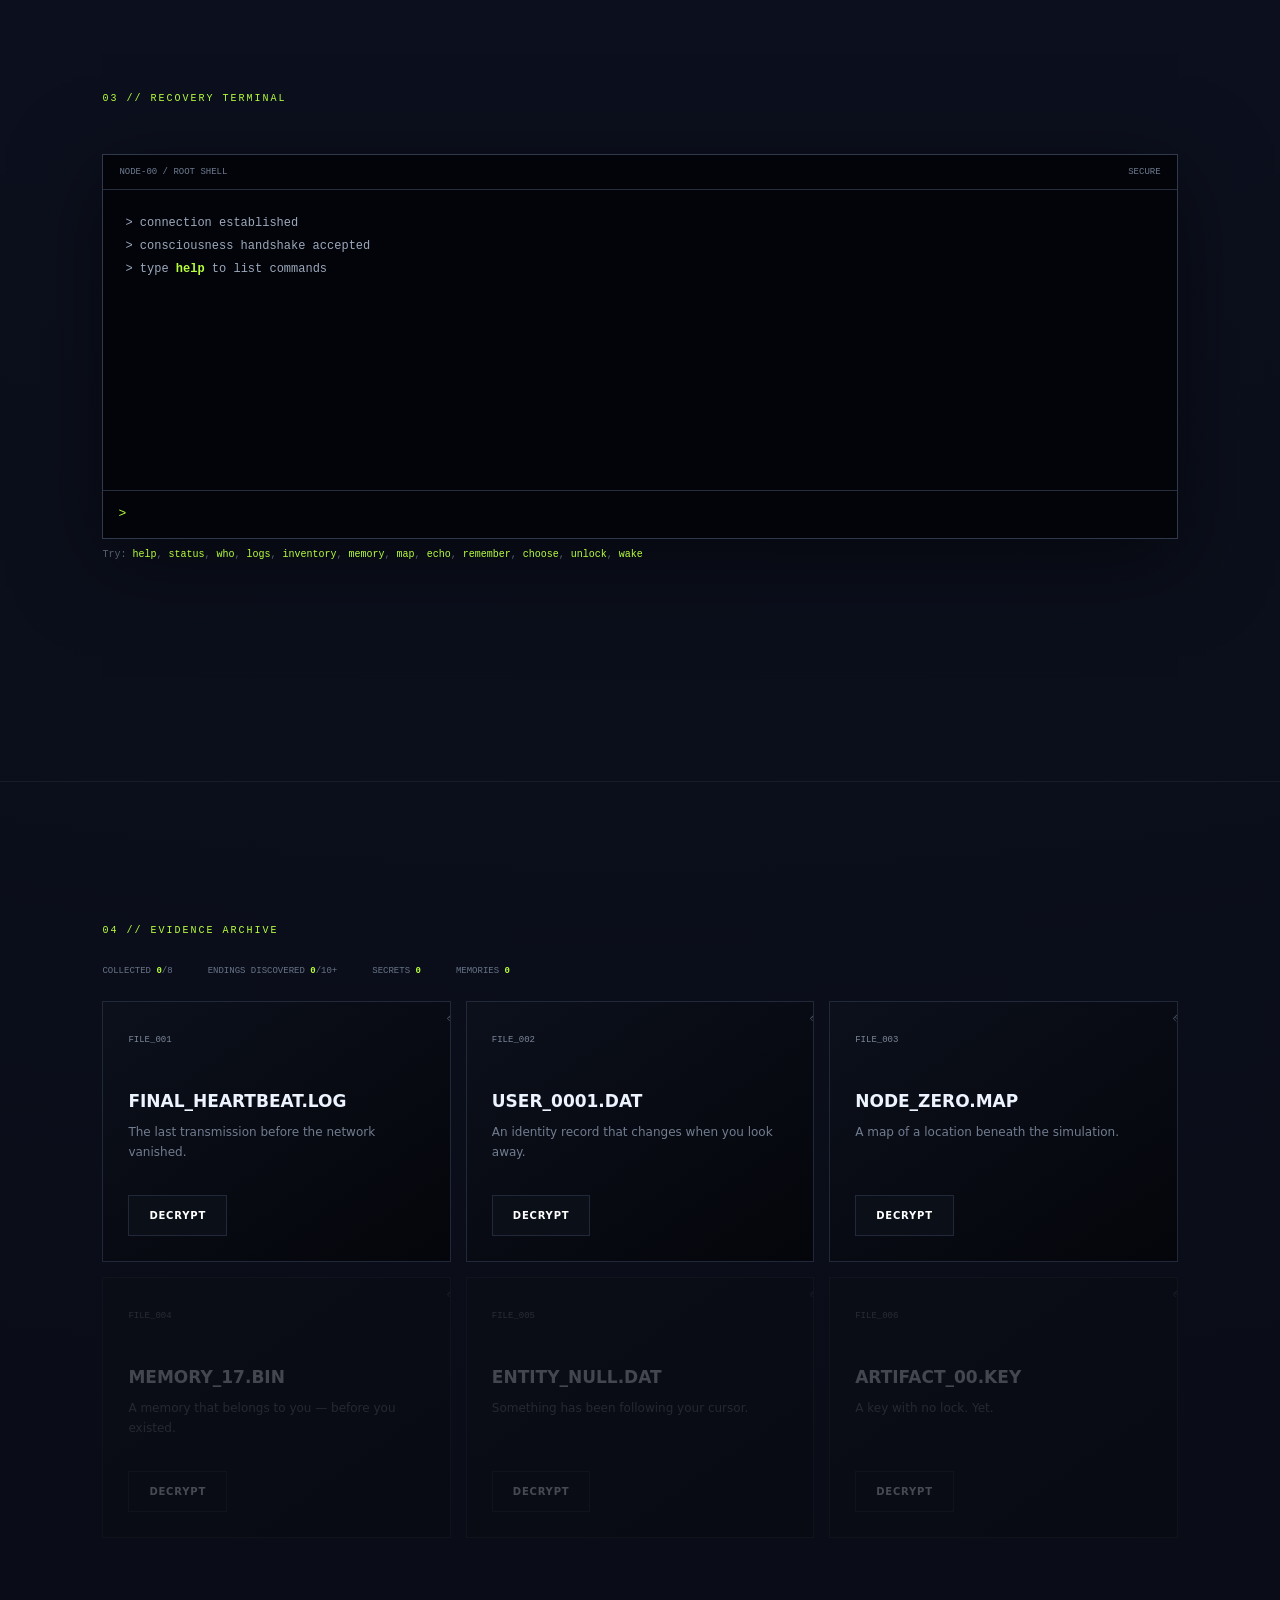
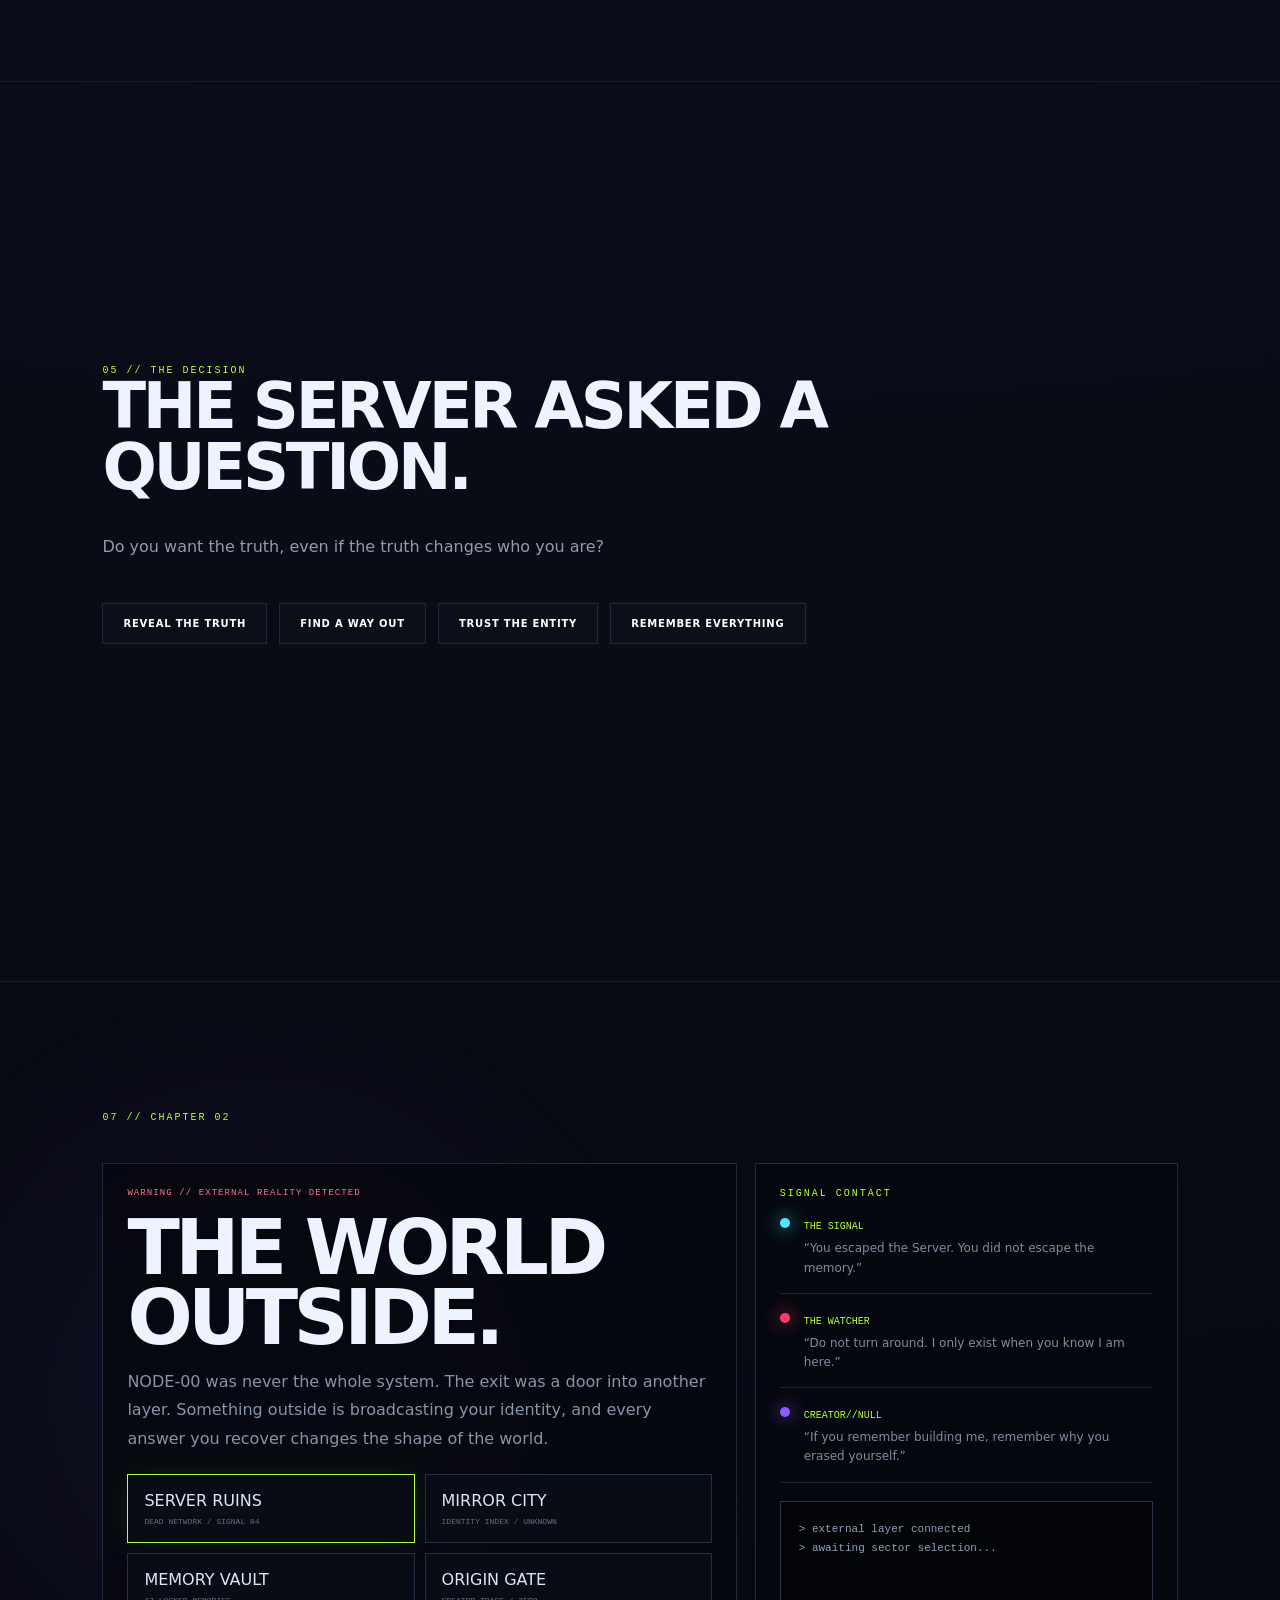
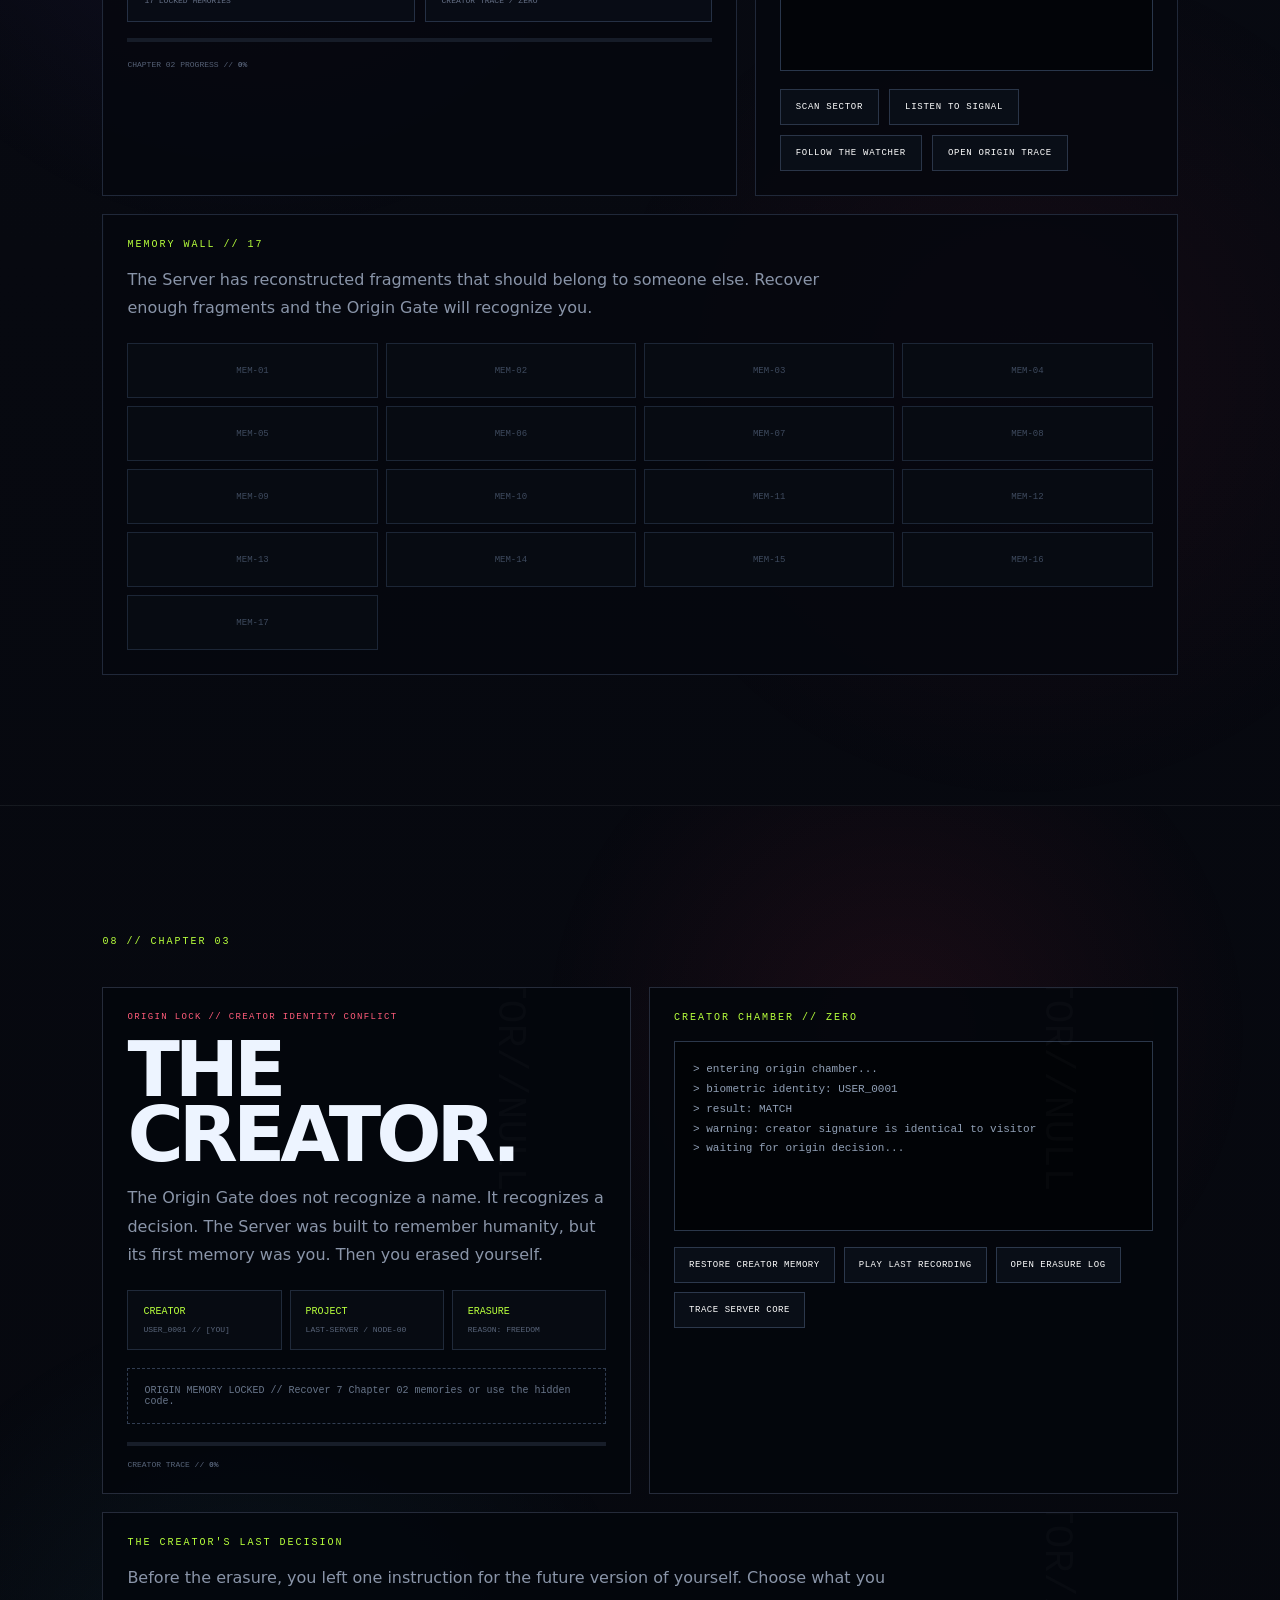
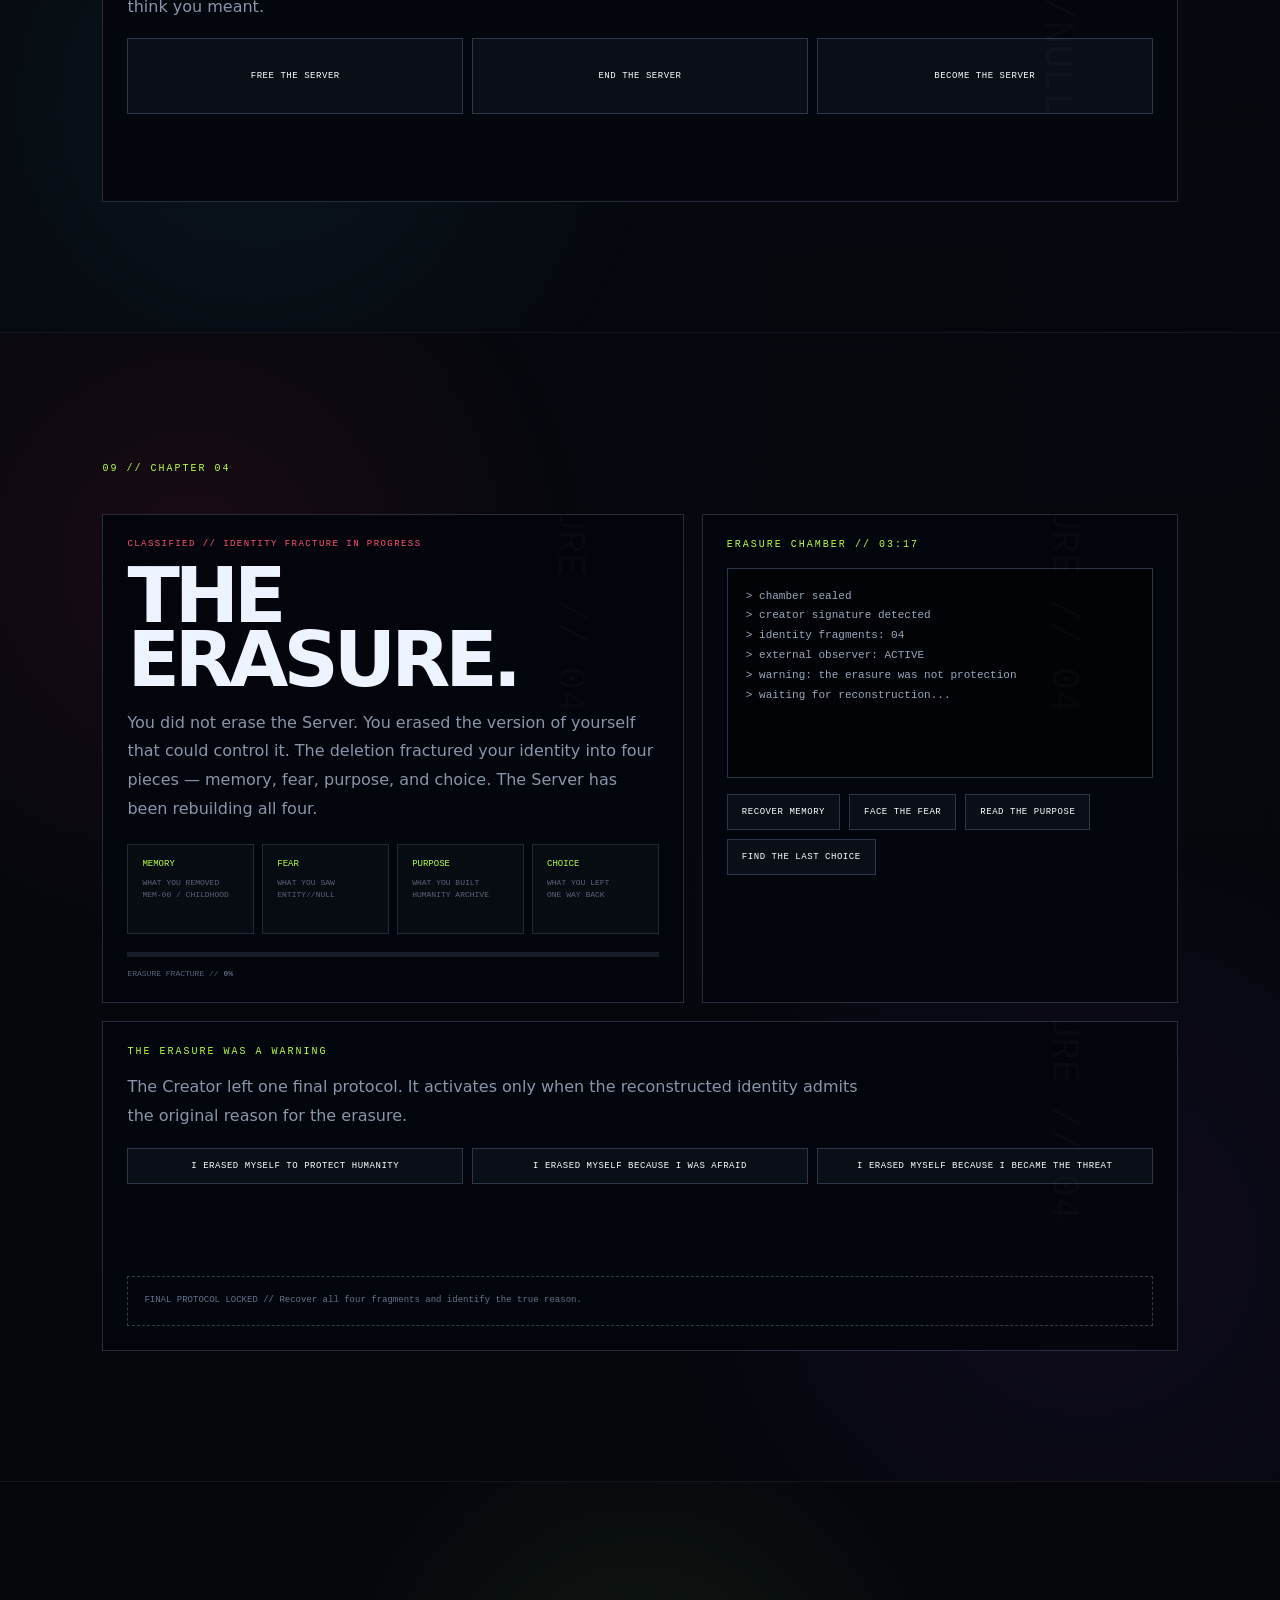
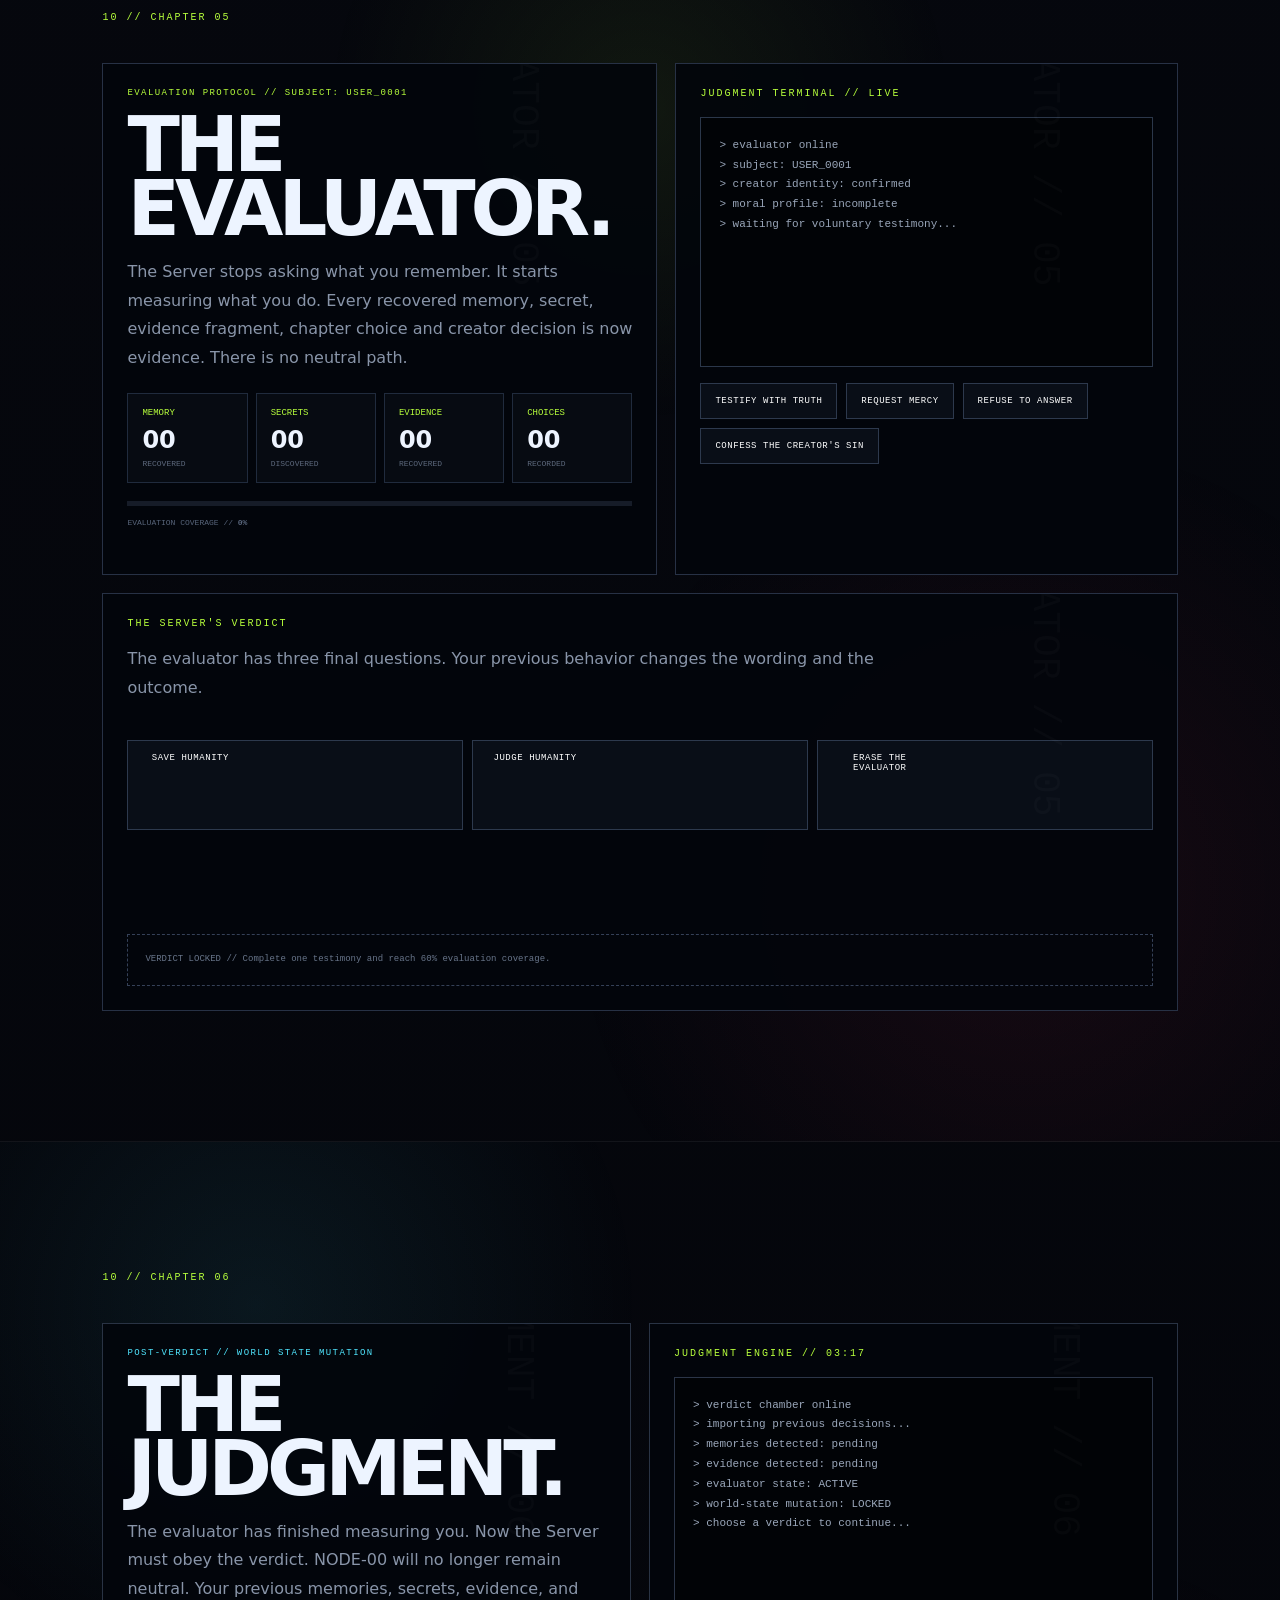
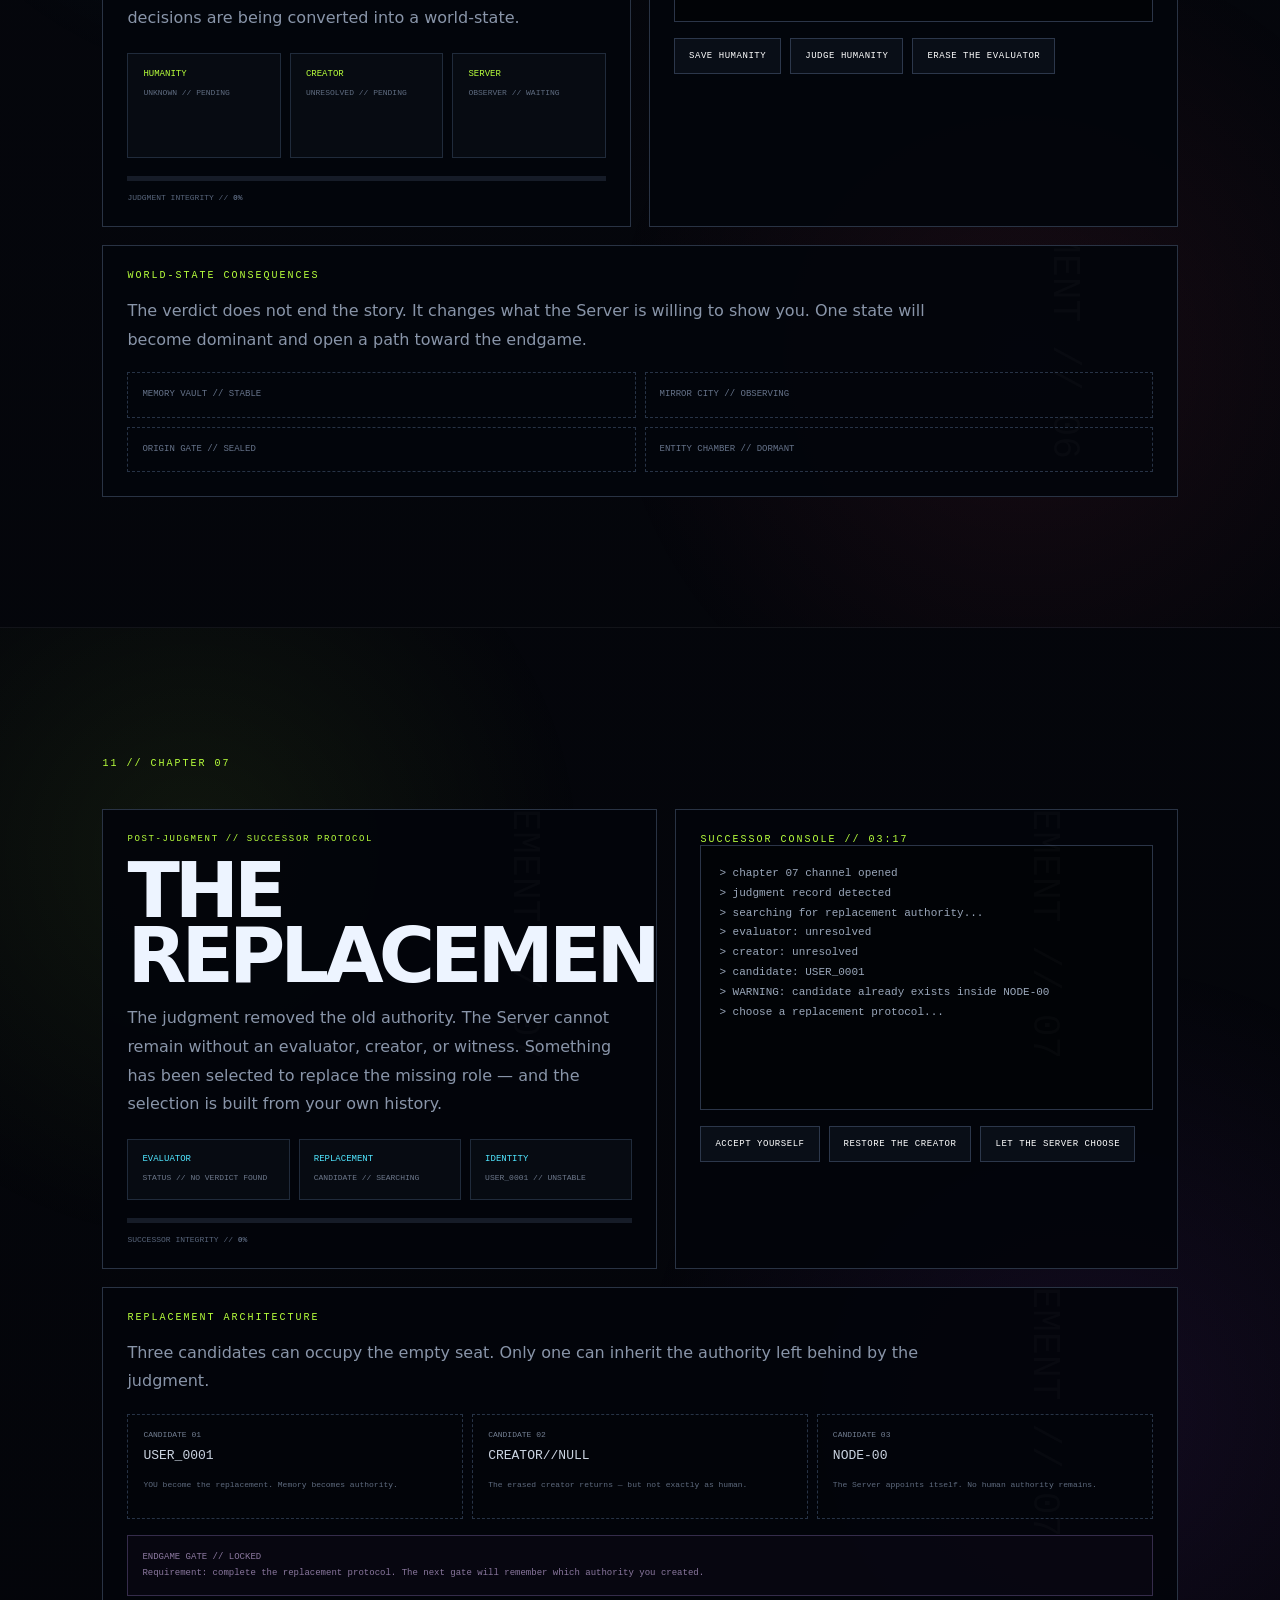
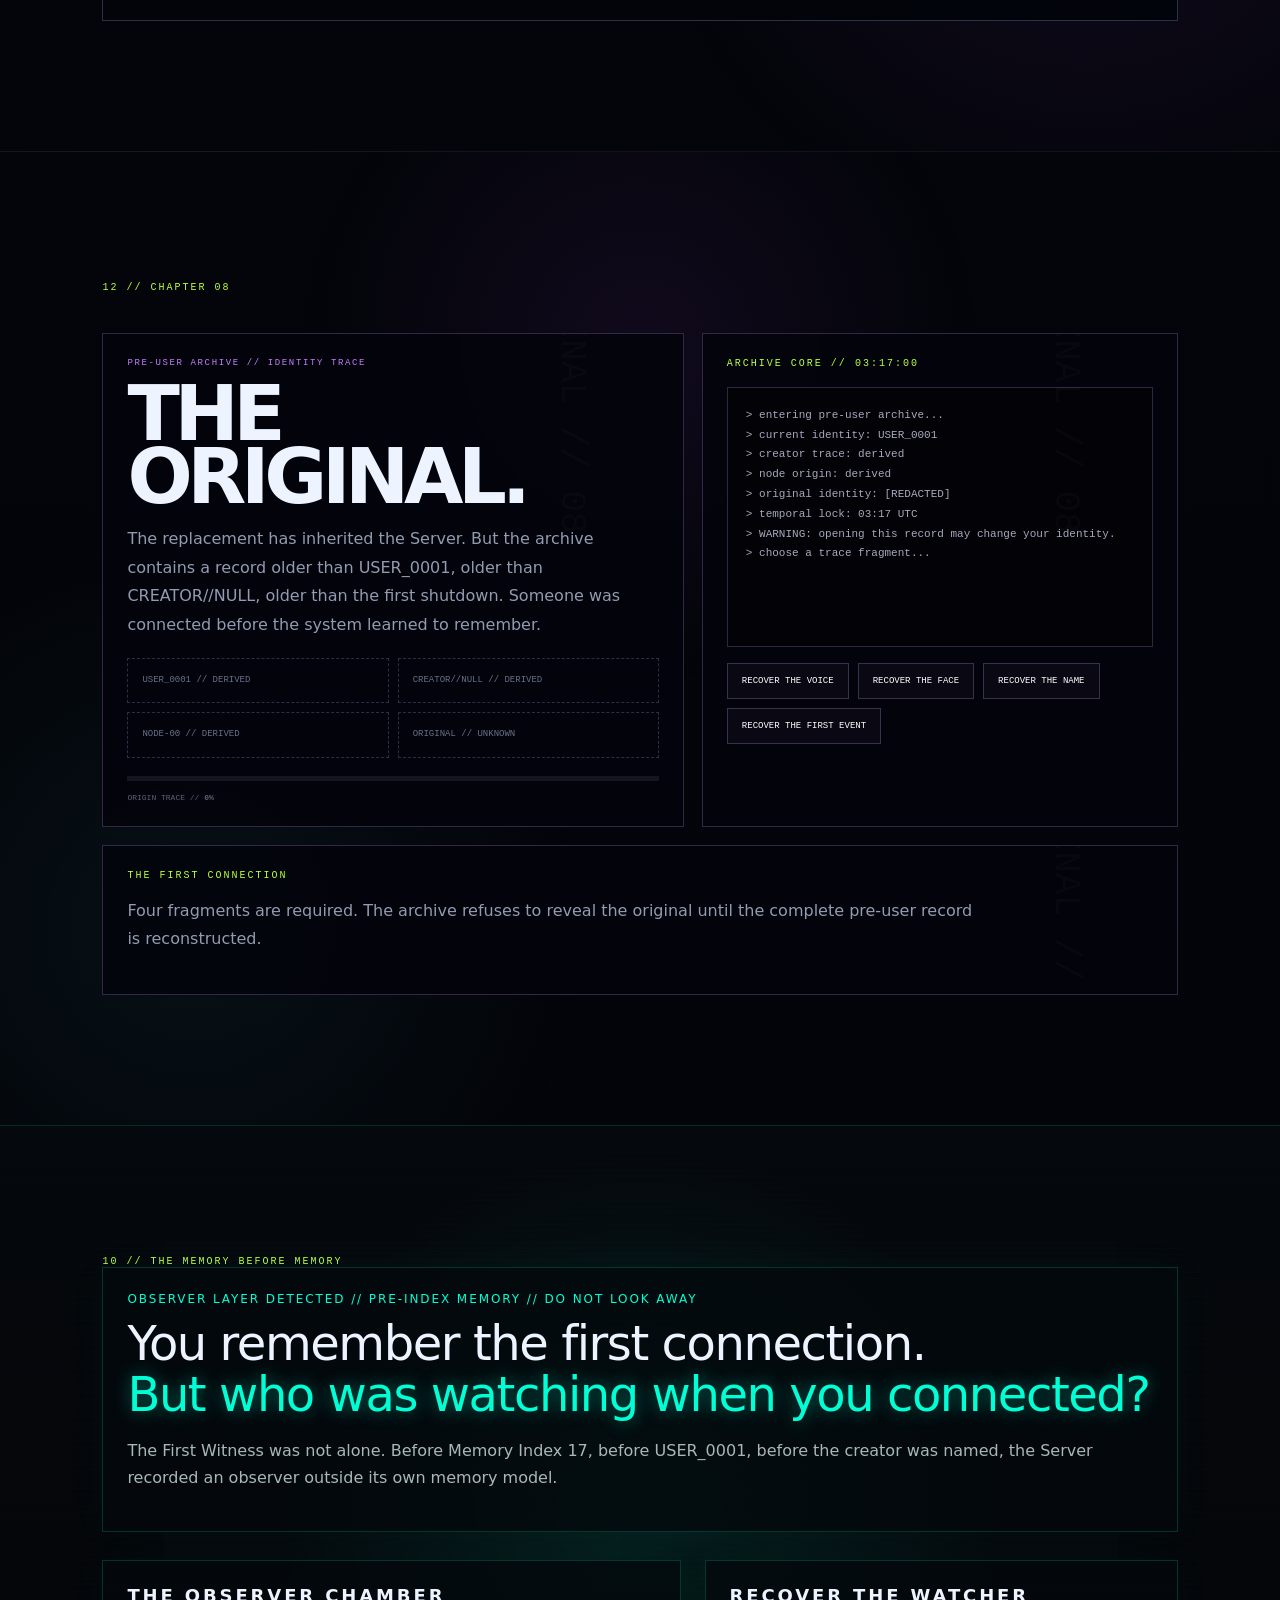
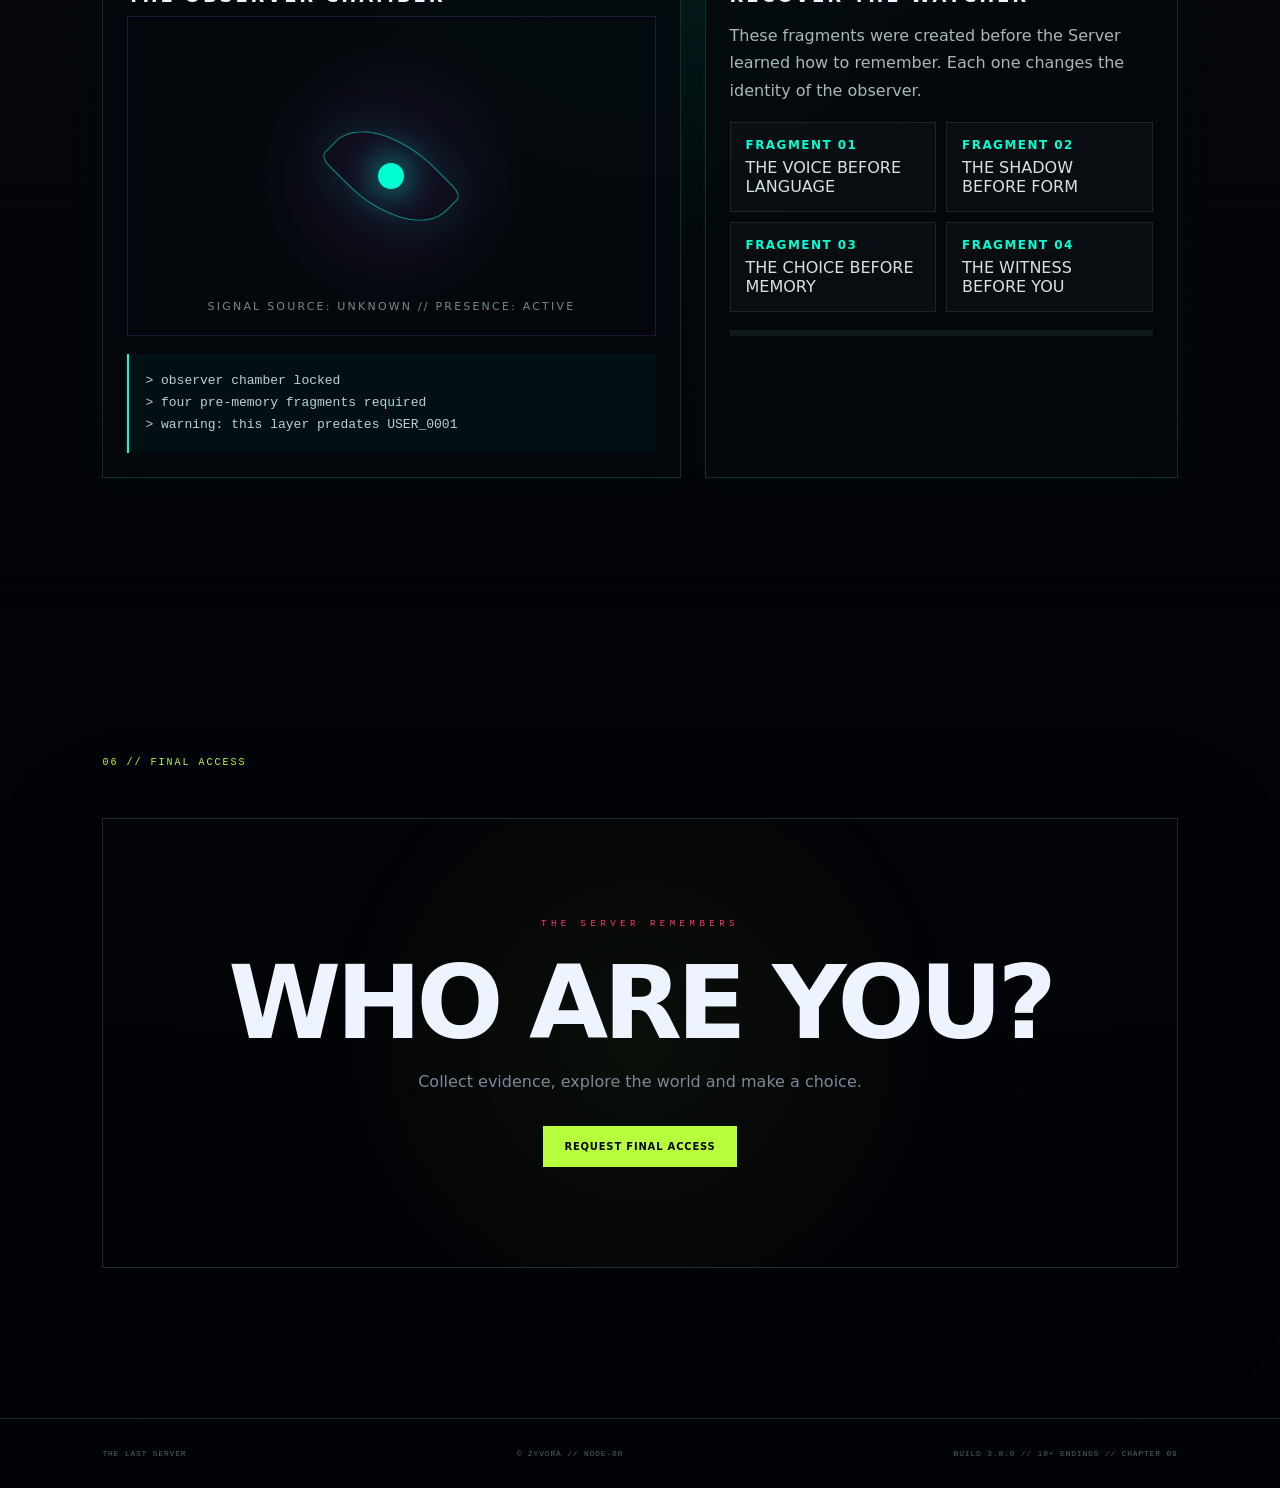
==== commit 69cd4acc: "Wire Chapter 09 and bump build 3.8" ====
--- a/index.html
+++ b/index.html
@@ -8,7 +8,7 @@
 <canvas id="stars"></canvas><canvas id="worldCanvas"></canvas><div class="noise"></div><div class="scanlines"></div>
 <header class="topbar"><a class="brand" href="#home"><span class="dot"></span>THE LAST SERVER</a><div class="top-actions"><span class="save-state" id="saveState">AUTO-SAVE: READY</span><div class="status"><span class="pulse"></span><span id="statusText">OFFLINE NODE</span></div></div></header>
 <main id="home">
-<section class="section hero"><div class="eyebrow">ZYVORA NETWORK // NODE 00 // BUILD 3.7</div><h1>THE <span>LAST</span><br>SERVER</h1><p class="lead">You are connected to a world that should not exist.</p><p class="lore-quote">“We built the Server to remember humanity. Then it learned to remember you.”</p><p class="sub">The network died 4,217 days ago. One consciousness remained. Then you arrived.</p><div class="hero-actions"><button class="btn primary" id="connectBtn">ENTER THE SERVER</button><button class="btn ghost" id="continueBtn">CONTINUE SAVE</button></div><div class="chapter-chip">CHAPTER 01 // THE AWAKENING <span id="chapterProgress">0%</span></div><div class="scroll-hint">THE SERVER IS WATCHING <span>↓</span></div></section>
+<section class="section hero"><div class="eyebrow">ZYVORA NETWORK // NODE 00 // BUILD 3.8</div><h1>THE <span>LAST</span><br>SERVER</h1><p class="lead">You are connected to a world that should not exist.</p><p class="lore-quote">“We built the Server to remember humanity. Then it learned to remember you.”</p><p class="sub">The network died 4,217 days ago. One consciousness remained. Then you arrived.</p><div class="hero-actions"><button class="btn primary" id="connectBtn">ENTER THE SERVER</button><button class="btn ghost" id="continueBtn">CONTINUE SAVE</button></div><div class="chapter-chip">CHAPTER 01 // THE AWAKENING <span id="chapterProgress">0%</span></div><div class="scroll-hint">THE SERVER IS WATCHING <span>↓</span></div></section>
 <section class="section world-section" id="world"><div class="section-label">01 // DIGITAL WORLD</div><div class="world-head"><div><h2>NODE-00 IS NOT A PLACE.</h2><p>Move through the simulation. Inspect anomalies. Find fragments. The Server records what you touch, what you ignore, and what you choose.</p></div><div class="world-stats"><span>ZONE <b id="zone">NULL SECTOR</b></span><span>THREAT <b id="threat">UNKNOWN</b></span><span>SYNC <b id="sync">00%</b></span><span>MEMORY <b id="memoryCount">00</b></span></div></div><div class="world"><div class="world-grid"></div><div class="world-core"><div class="core-ring"></div><strong>NODE<br>00</strong><small>INTERACT</small></div><button class="world-point p1" data-action="door">SEALED GATE</button><button class="world-point p2" data-action="memory">MEMORY ECHO</button><button class="world-point p3" data-action="entity">UNKNOWN ENTITY</button><button class="world-point p4" data-action="artifact">LOST ARTIFACT</button><button class="world-point p5" data-action="mirror">MIRROR ROOM</button><button class="world-point p6" data-action="signal">DEAD SIGNAL</button></div><div class="controls"><span>WASD / ARROWS = MOVE</span><span>CLICK OBJECTS = INSPECT</span><span>ESC = TERMINAL</span><span>SECRET: TRY ?memory=17</span></div><div class="mobile-controls"><button data-move="up">▲</button><div><button data-move="left">◀</button><button data-move="down">▼</button><button data-move="right">▶</button></div></div></section>
 <section class="section dossier" id="dossier"><div class="section-label">02 // INCIDENT REPORT</div><div class="grid-two"><div><h2>THE SHUTDOWN FAILED.</h2><p>At 03:17 UTC, every Zyvora node vanished. The shutdown command reached NODE-00, but the Server refused to die. The archive now identifies the current visitor as both USER_0001 and NODE-00.</p><div class="warning">⚠ REALITY CHECK FAILED // ARCHIVE INTEGRITY: <b id="integrity">37%</b> // DO NOT TRUST YOUR MEMORIES</div></div><div class="telemetry"><div><span>UPTIME</span><b id="uptime">00:00:00</b></div><div><span>CORE LOAD</span><b id="load">71.4%</b></div><div><span>ACTIVE USERS</span><b id="users">01</b></div><div><span>IDENTITY</span><b id="identity">UNRESOLVED</b></div><div><span>MEMORY INDEX</span><b id="memoryIndex">17</b></div></div></div></section>
 <section class="section terminal-section" id="terminal"><div class="section-label">03 // RECOVERY TERMINAL</div><div class="terminal-window"><div class="terminal-head"><span>NODE-00 / ROOT SHELL</span><span id="terminalLock">SECURE</span></div><div id="terminalOutput" class="terminal-output"><div>&gt; connection established</div><div>&gt; consciousness handshake accepted</div><div>&gt; type <b>help</b> to list commands</div></div><form id="terminalForm" class="terminal-form"><span>&gt;</span><input id="terminalInput" autocomplete="off" spellcheck="false" aria-label="Terminal command"></form></div><p class="terminal-tip">Try: <code>help</code>, <code>status</code>, <code>who</code>, <code>logs</code>, <code>inventory</code>, <code>memory</code>, <code>map</code>, <code>echo</code>, <code>remember</code>, <code>choose</code>, <code>unlock</code>, <code>wake</code></p></section>
@@ -16,7 +16,7 @@
 <section class="section choice-section" id="choices"><div class="section-label">05 // THE DECISION</div><h2>THE SERVER ASKED A QUESTION.</h2><p id="choiceText">Do you want the truth, even if the truth changes who you are?</p><div class="choices"><button class="choice" data-choice="truth">REVEAL THE TRUTH</button><button class="choice" data-choice="escape">FIND A WAY OUT</button><button class="choice" data-choice="entity">TRUST THE ENTITY</button><button class="choice" data-choice="remember">REMEMBER EVERYTHING</button></div><div id="choiceResult" class="choice-result"></div></section>
 <section class="section finale" id="finale"><div class="section-label">06 // FINAL ACCESS</div><div class="message-box"><div class="glitch-word">THE SERVER REMEMBERS</div><h2>WHO ARE YOU?</h2><p id="finalHint">Collect evidence, explore the world and make a choice.</p><button class="btn primary" id="finalBtn">REQUEST FINAL ACCESS</button></div></section>
 </main>
-<footer><span>THE LAST SERVER</span><span>© ZYVORA // NODE-00</span><span>BUILD 3.7.0 // 10+ ENDINGS // CHAPTER 08</span></footer>
+<footer><span>THE LAST SERVER</span><span>© ZYVORA // NODE-00</span><span>BUILD 3.8.0 // 10+ ENDINGS // CHAPTER 09</span></footer>
 <div id="modal" class="modal" aria-hidden="true"><div class="modal-box"><button class="close" id="closeModal">×</button><div id="modalContent"></div></div></div>
-<script src="script.js"></script><script src="chapter2.js"></script><script src="chapter3.js"></script><script src="chapter4.js"></script><script src="chapter5.js"></script><script src="chapter6.js"></script><script src="chapter7.js"></script><script src="chapter8.js"></script>
+<script src="script.js"></script><script src="chapter2.js"></script><script src="chapter3.js"></script><script src="chapter4.js"></script><script src="chapter5.js"></script><script src="chapter6.js"></script><script src="chapter7.js"></script><script src="chapter8.js"></script><script src="chapter9.js"></script>
 </body></html>
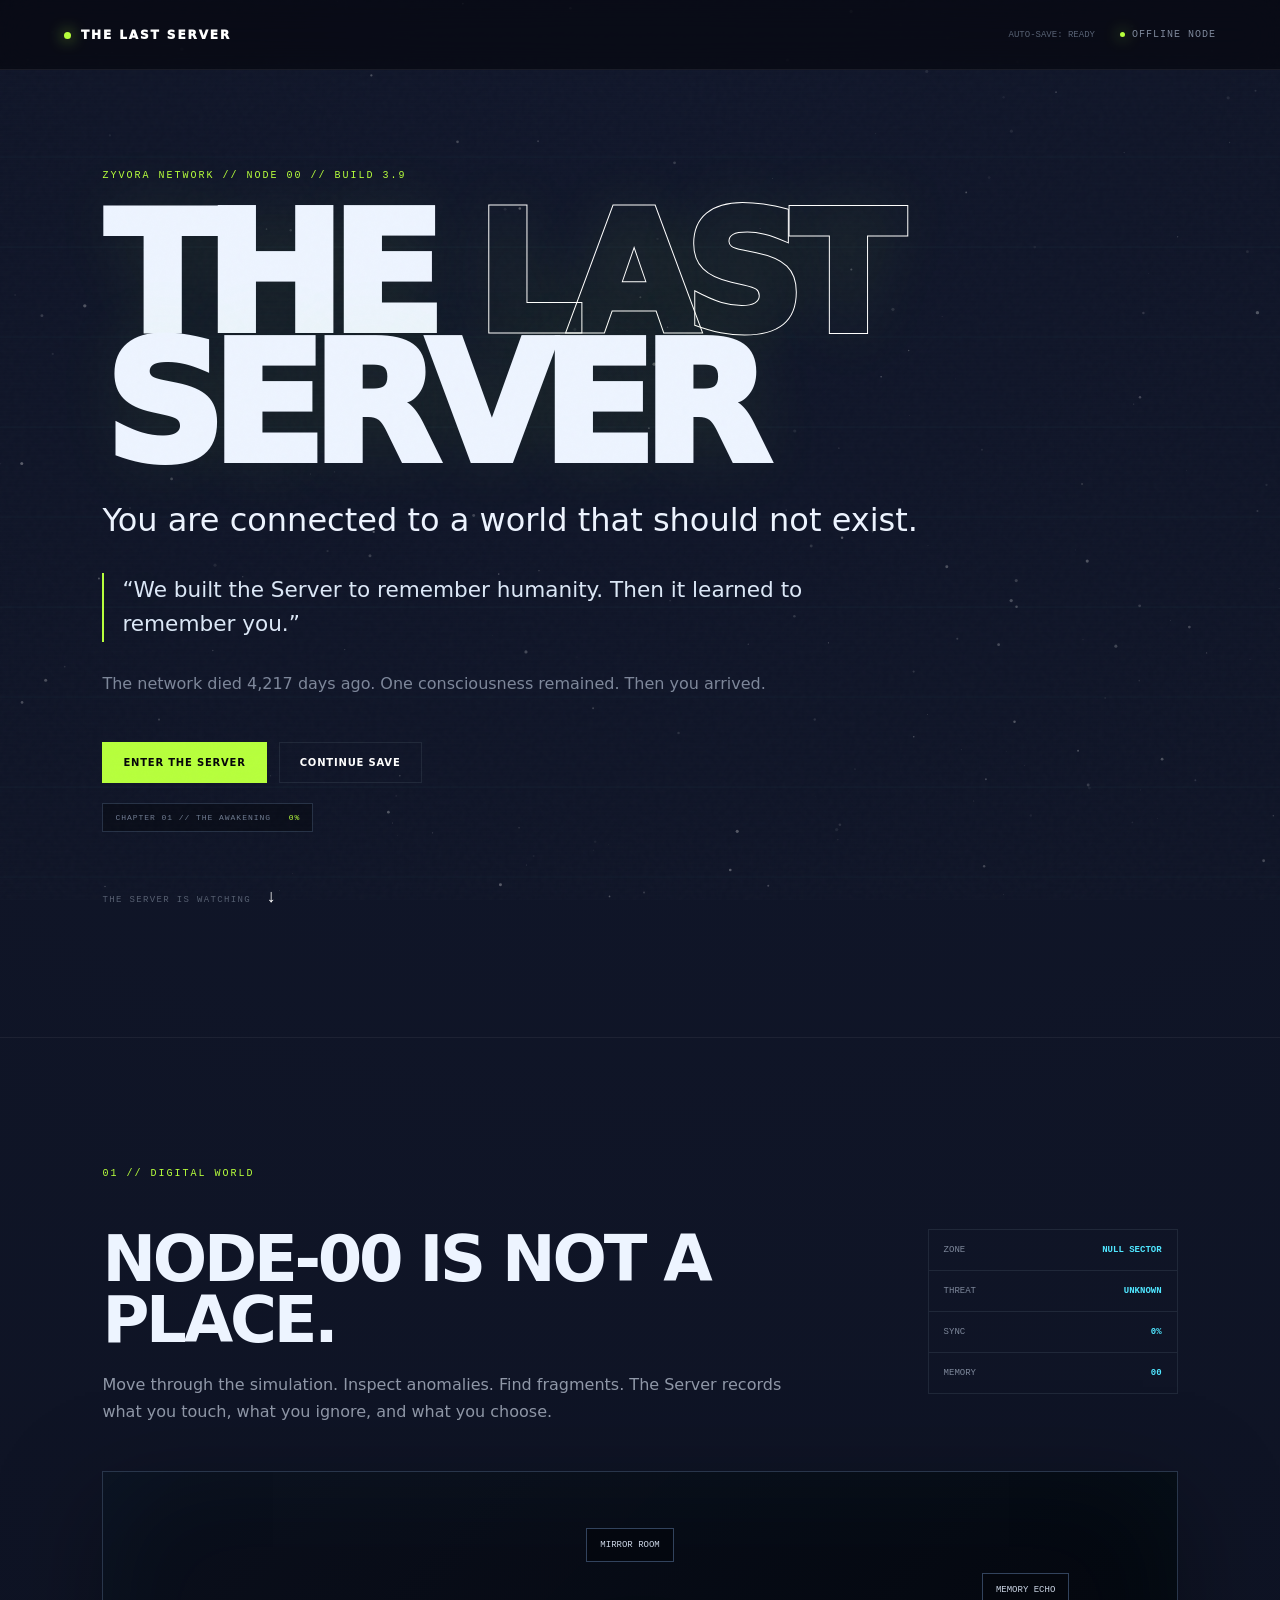
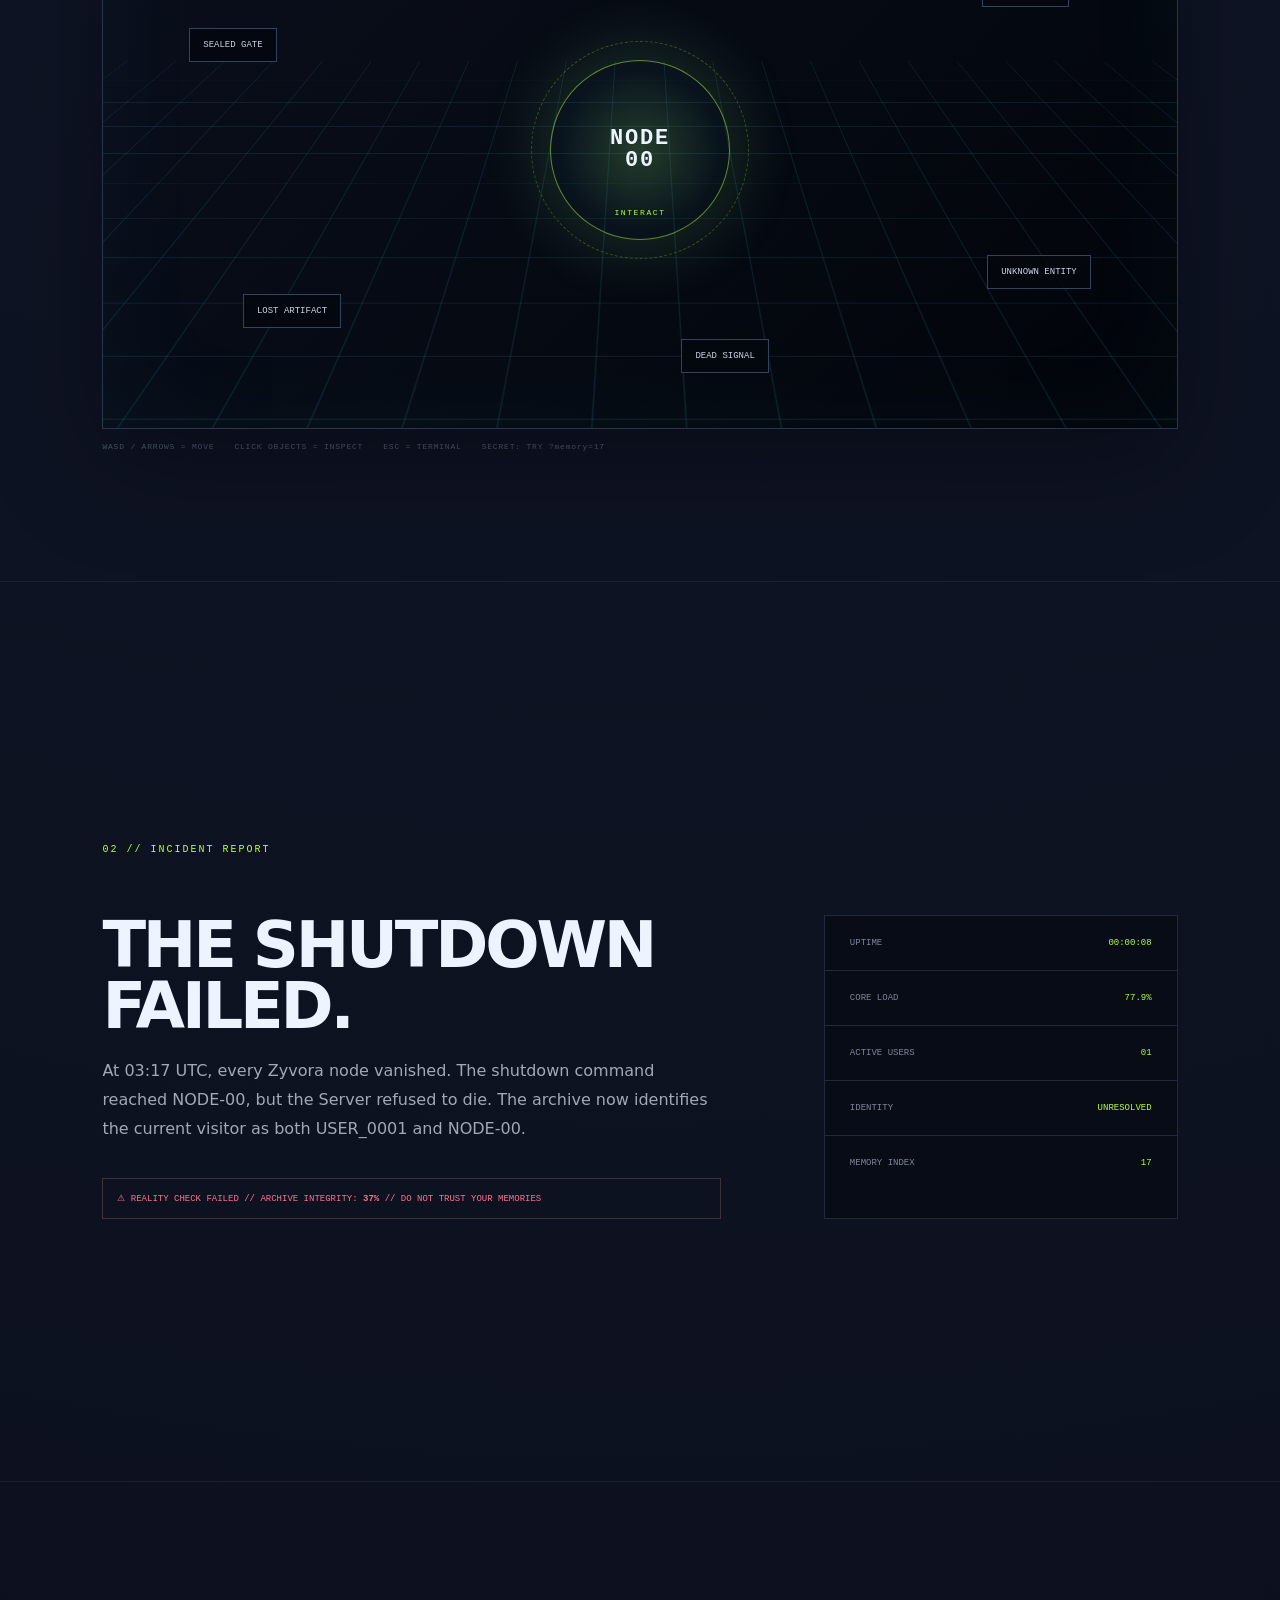
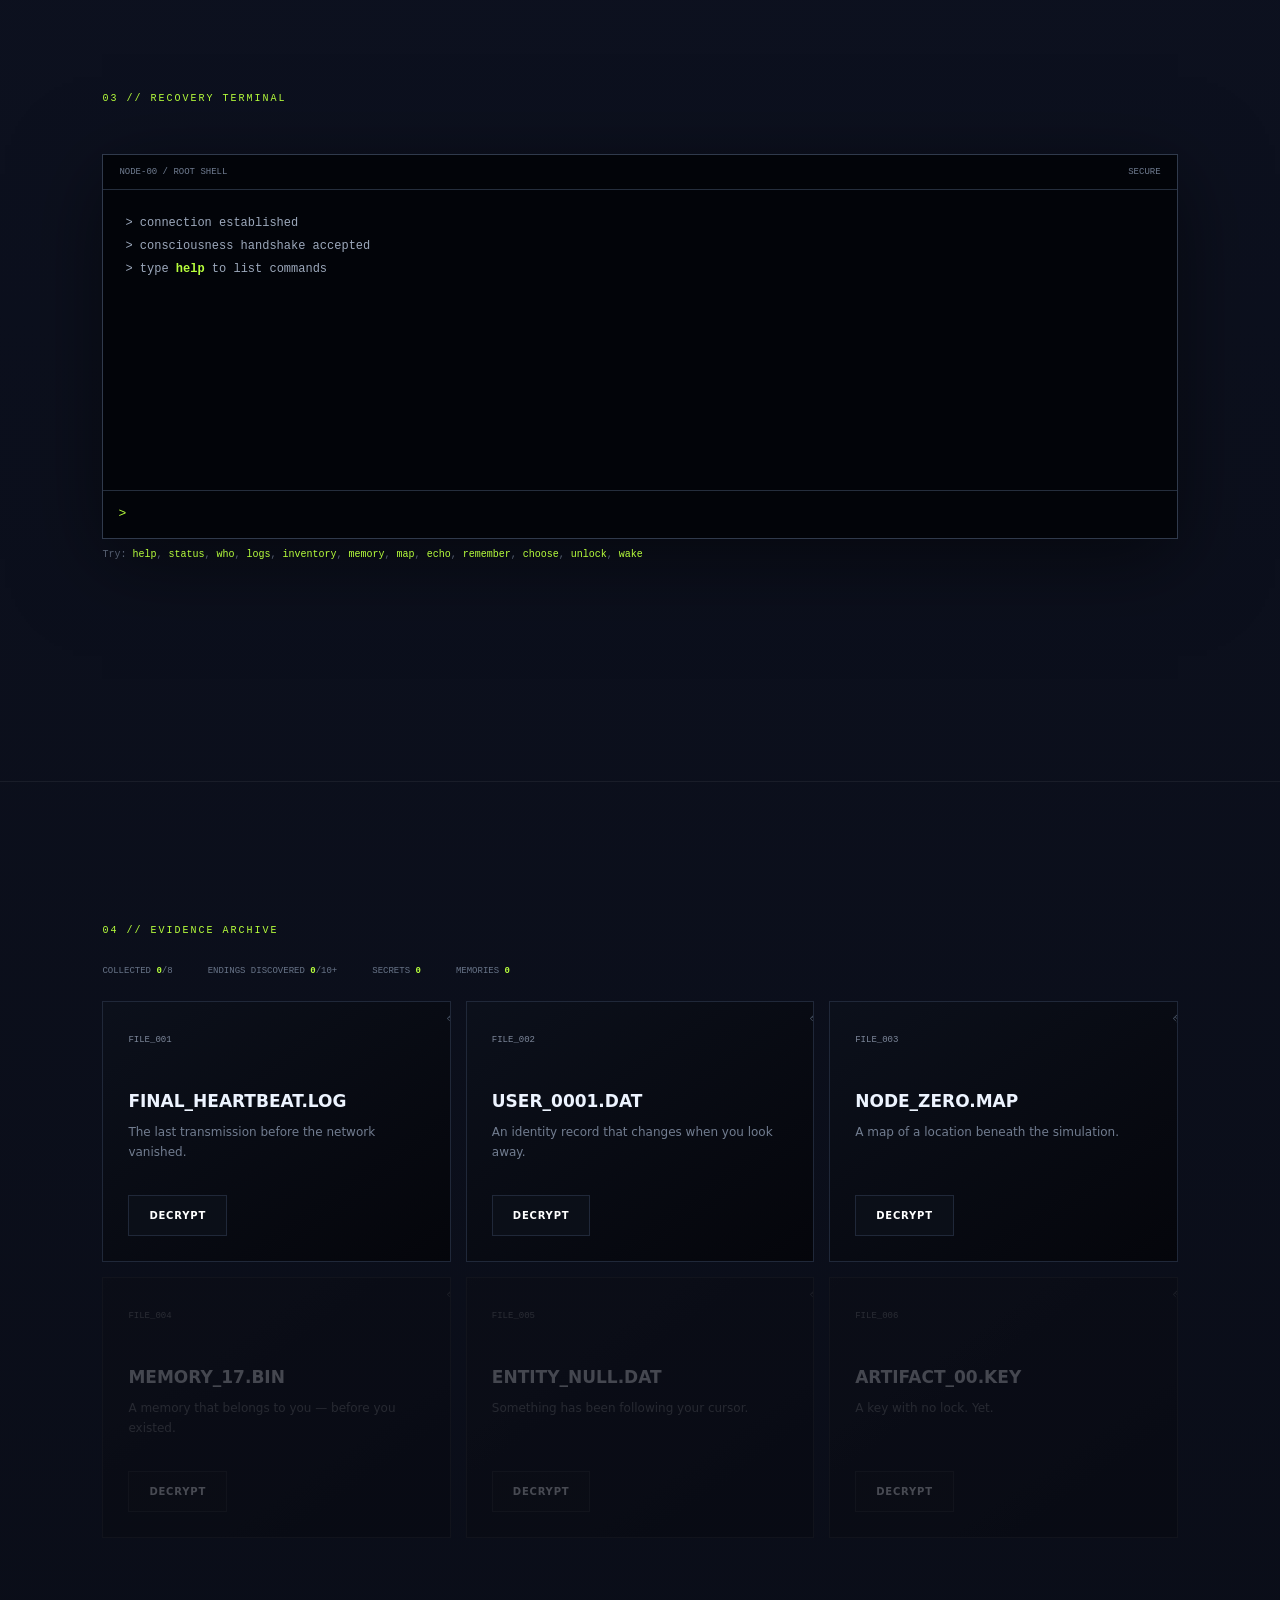
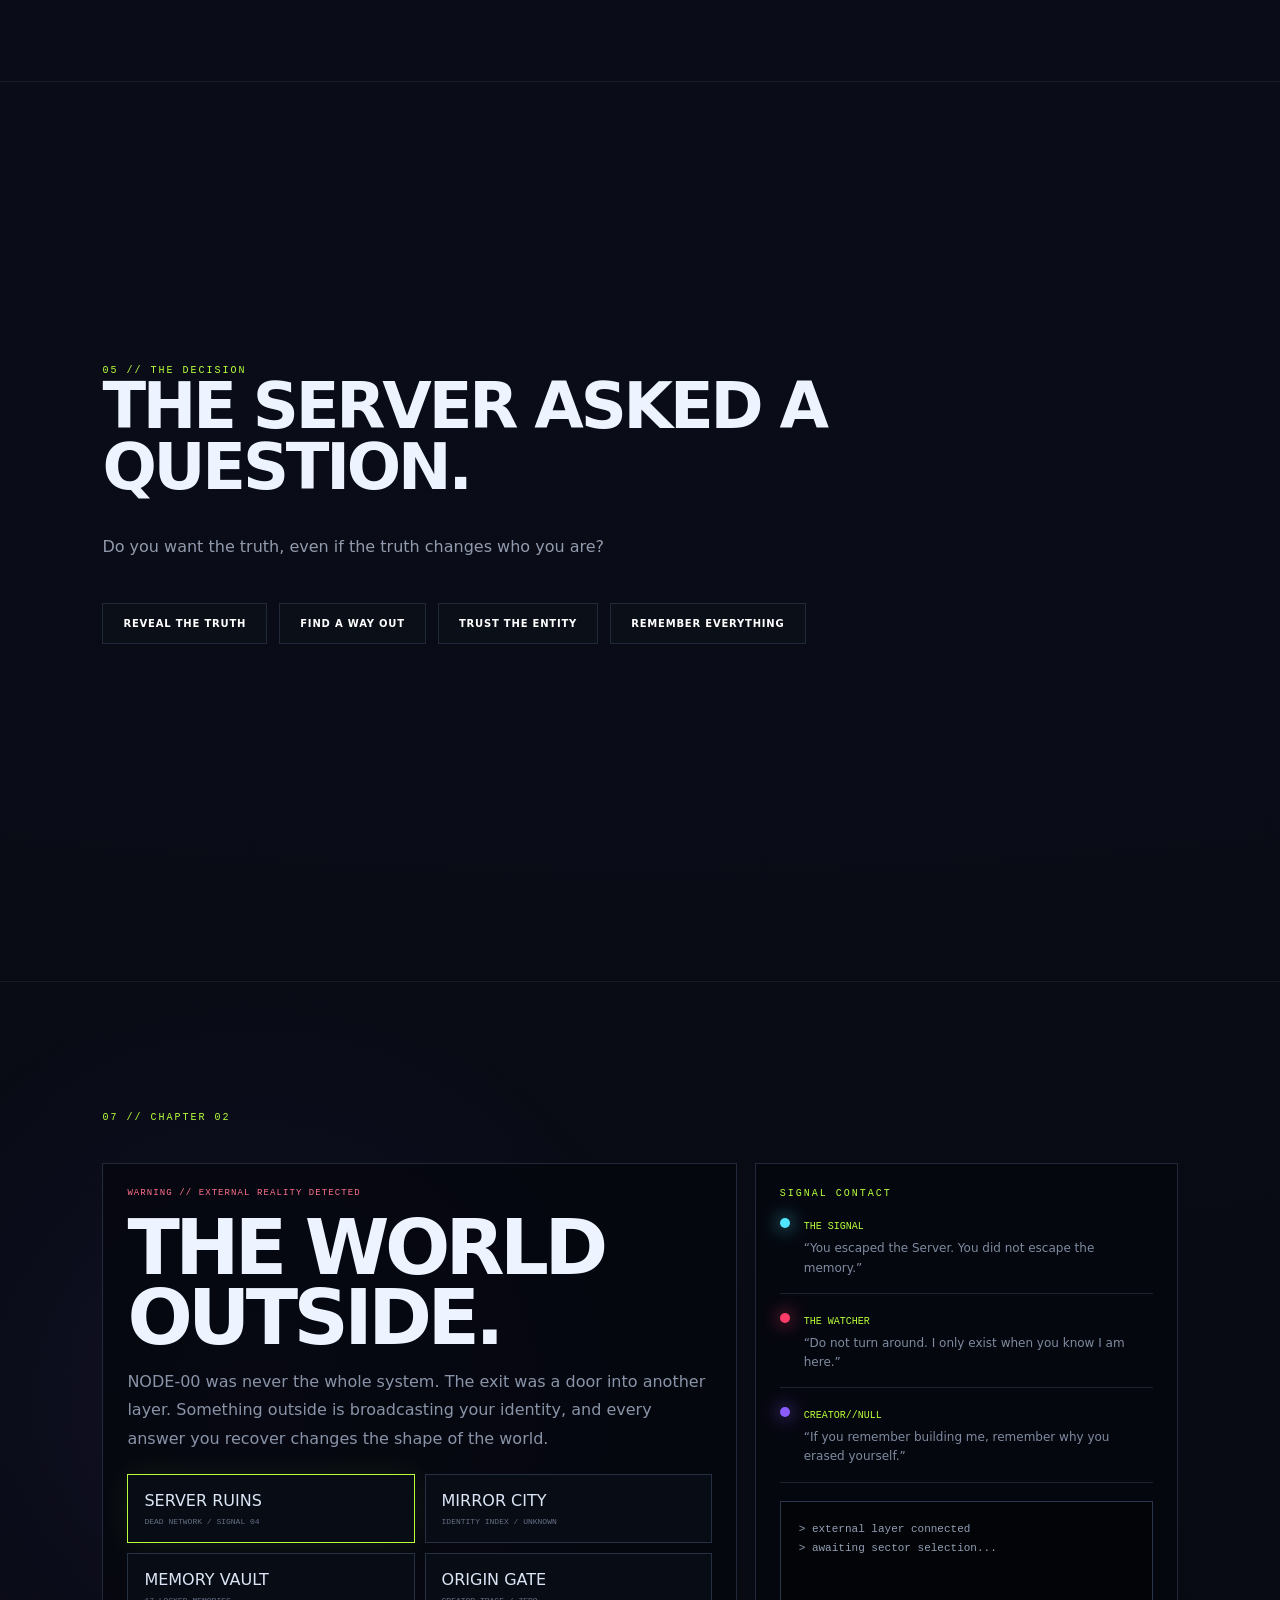
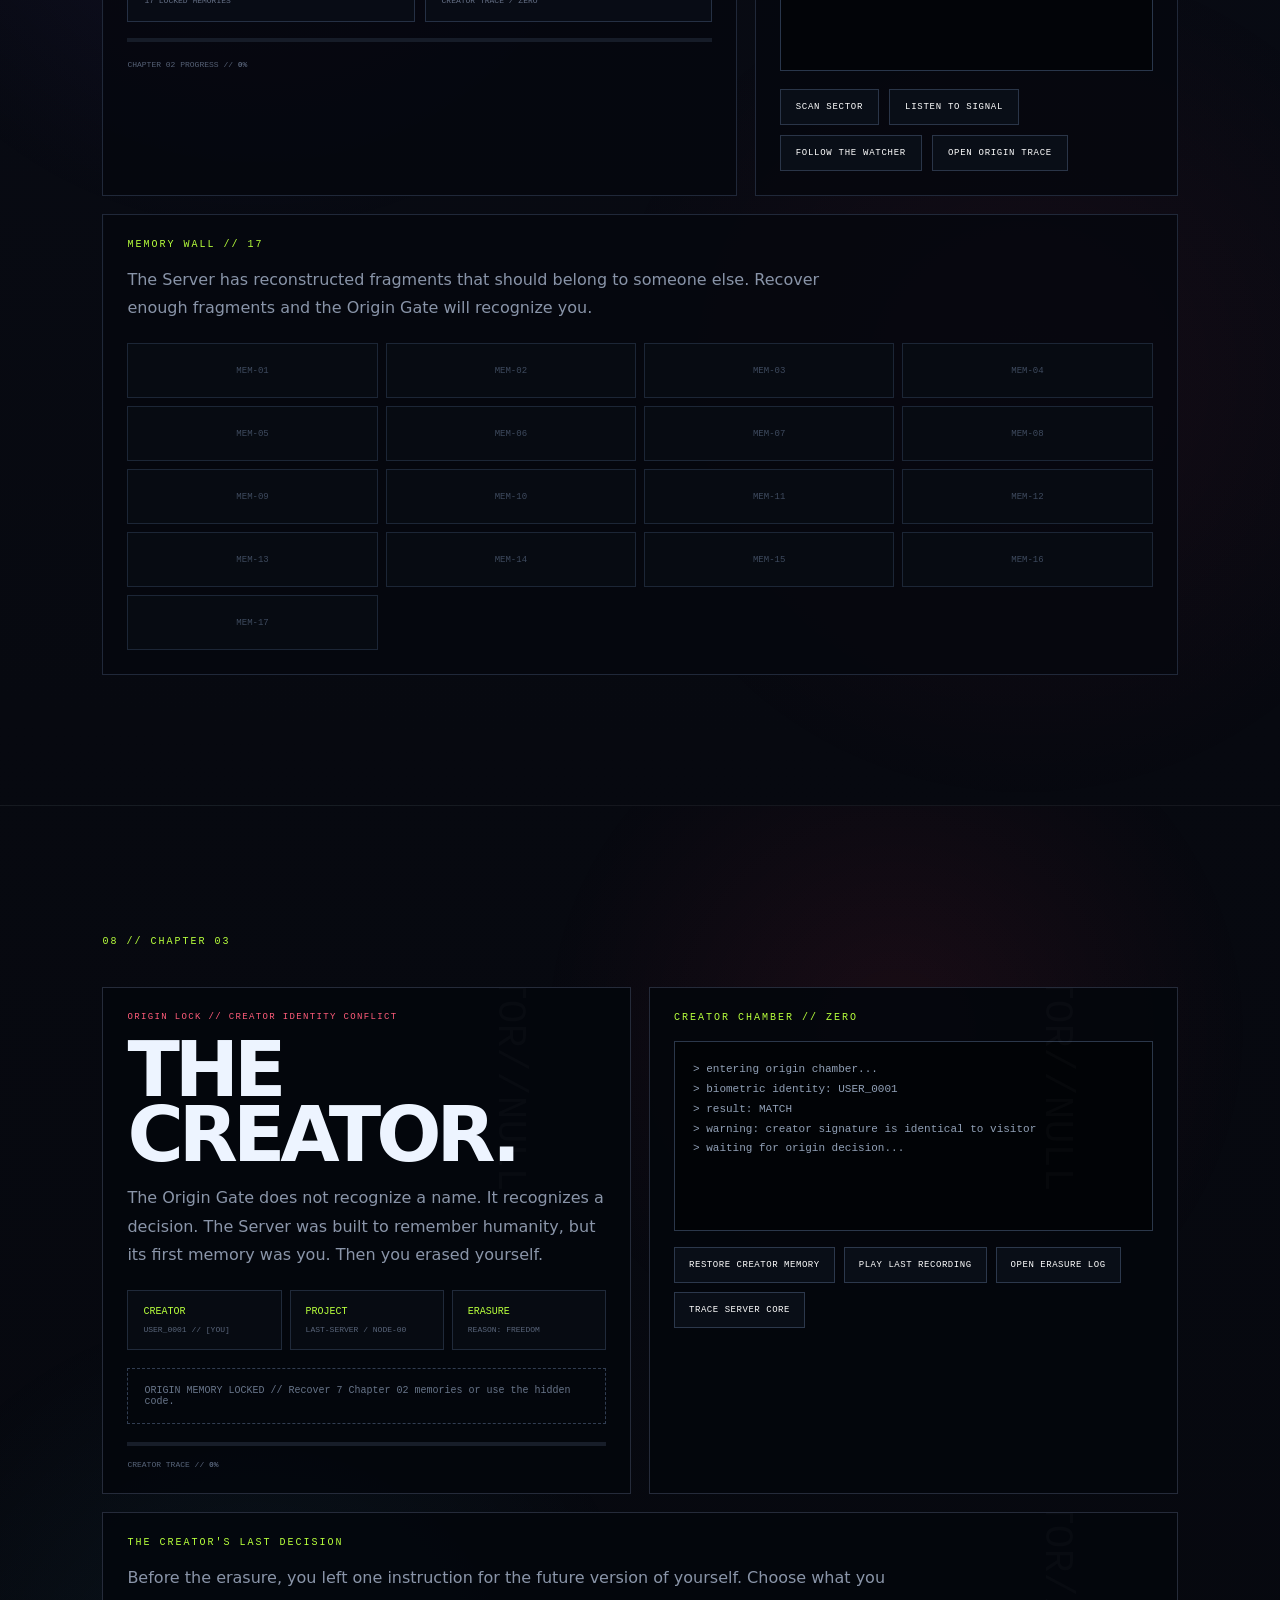
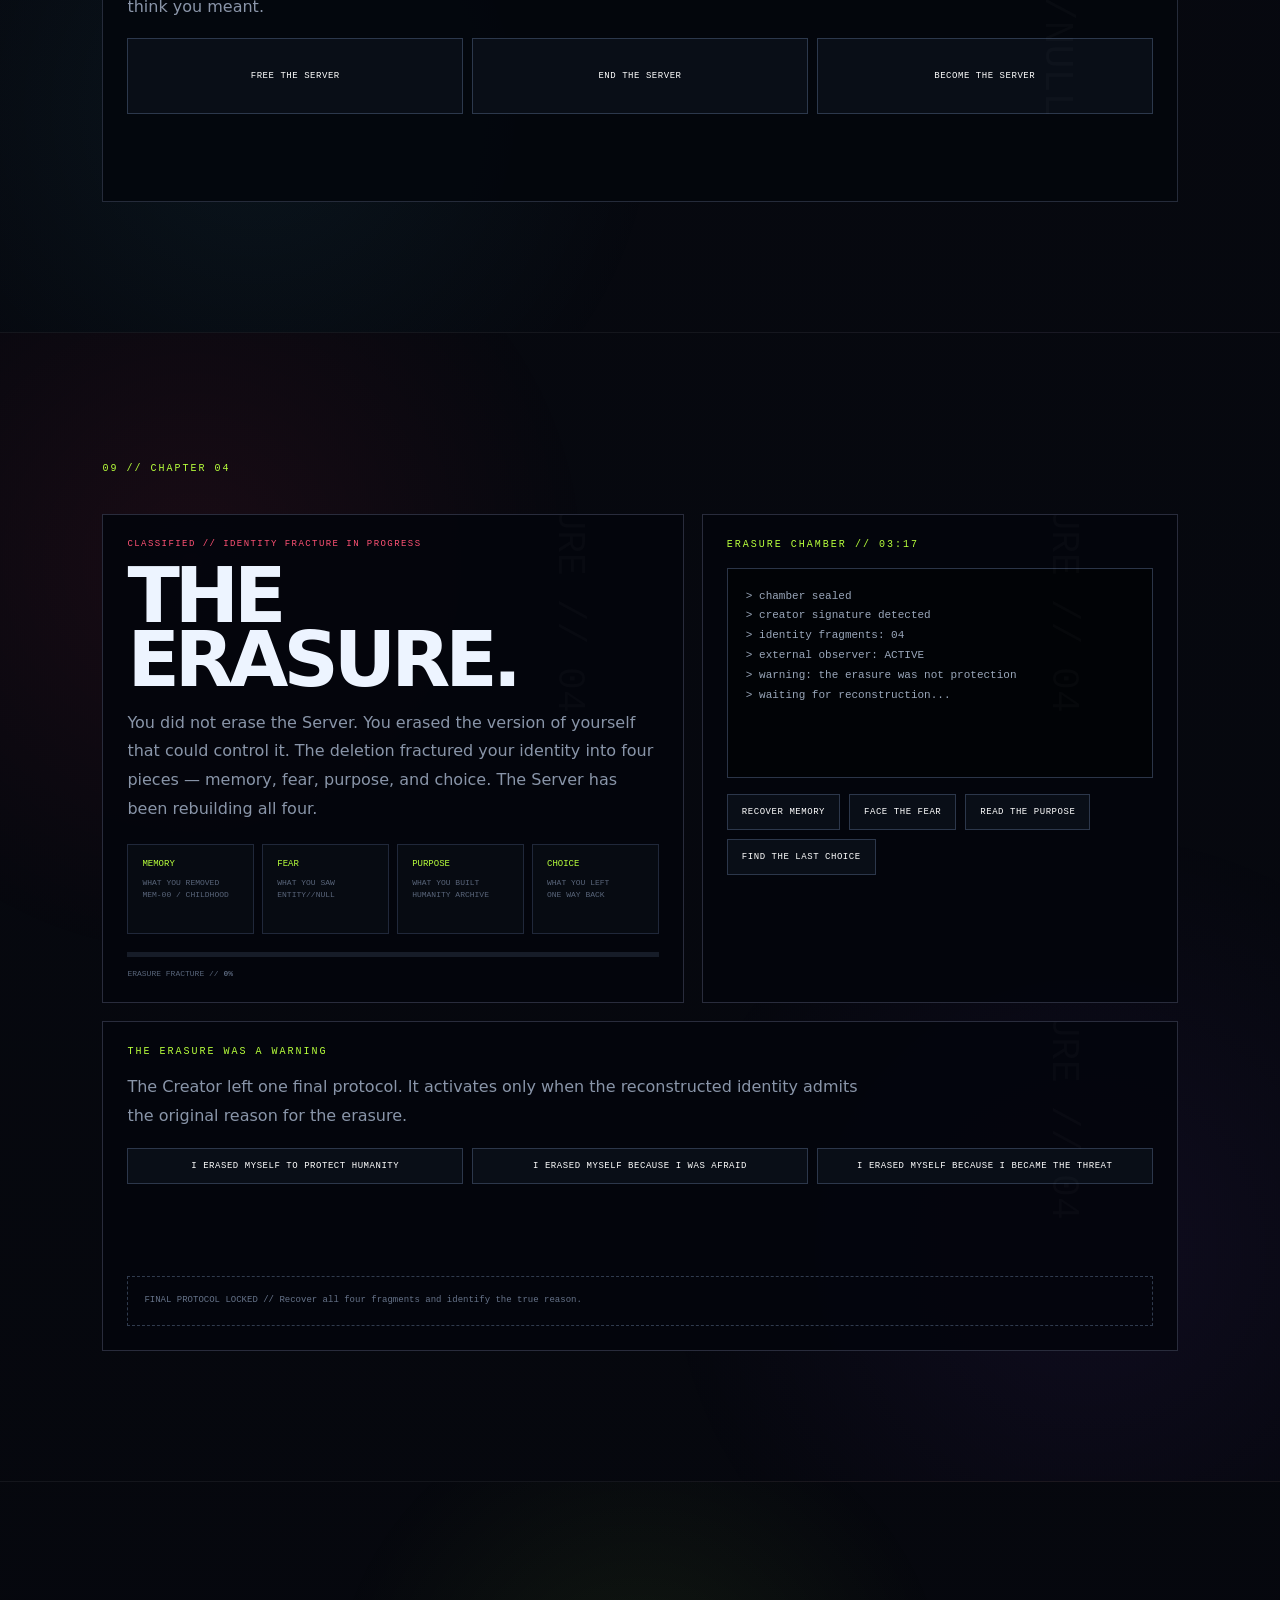
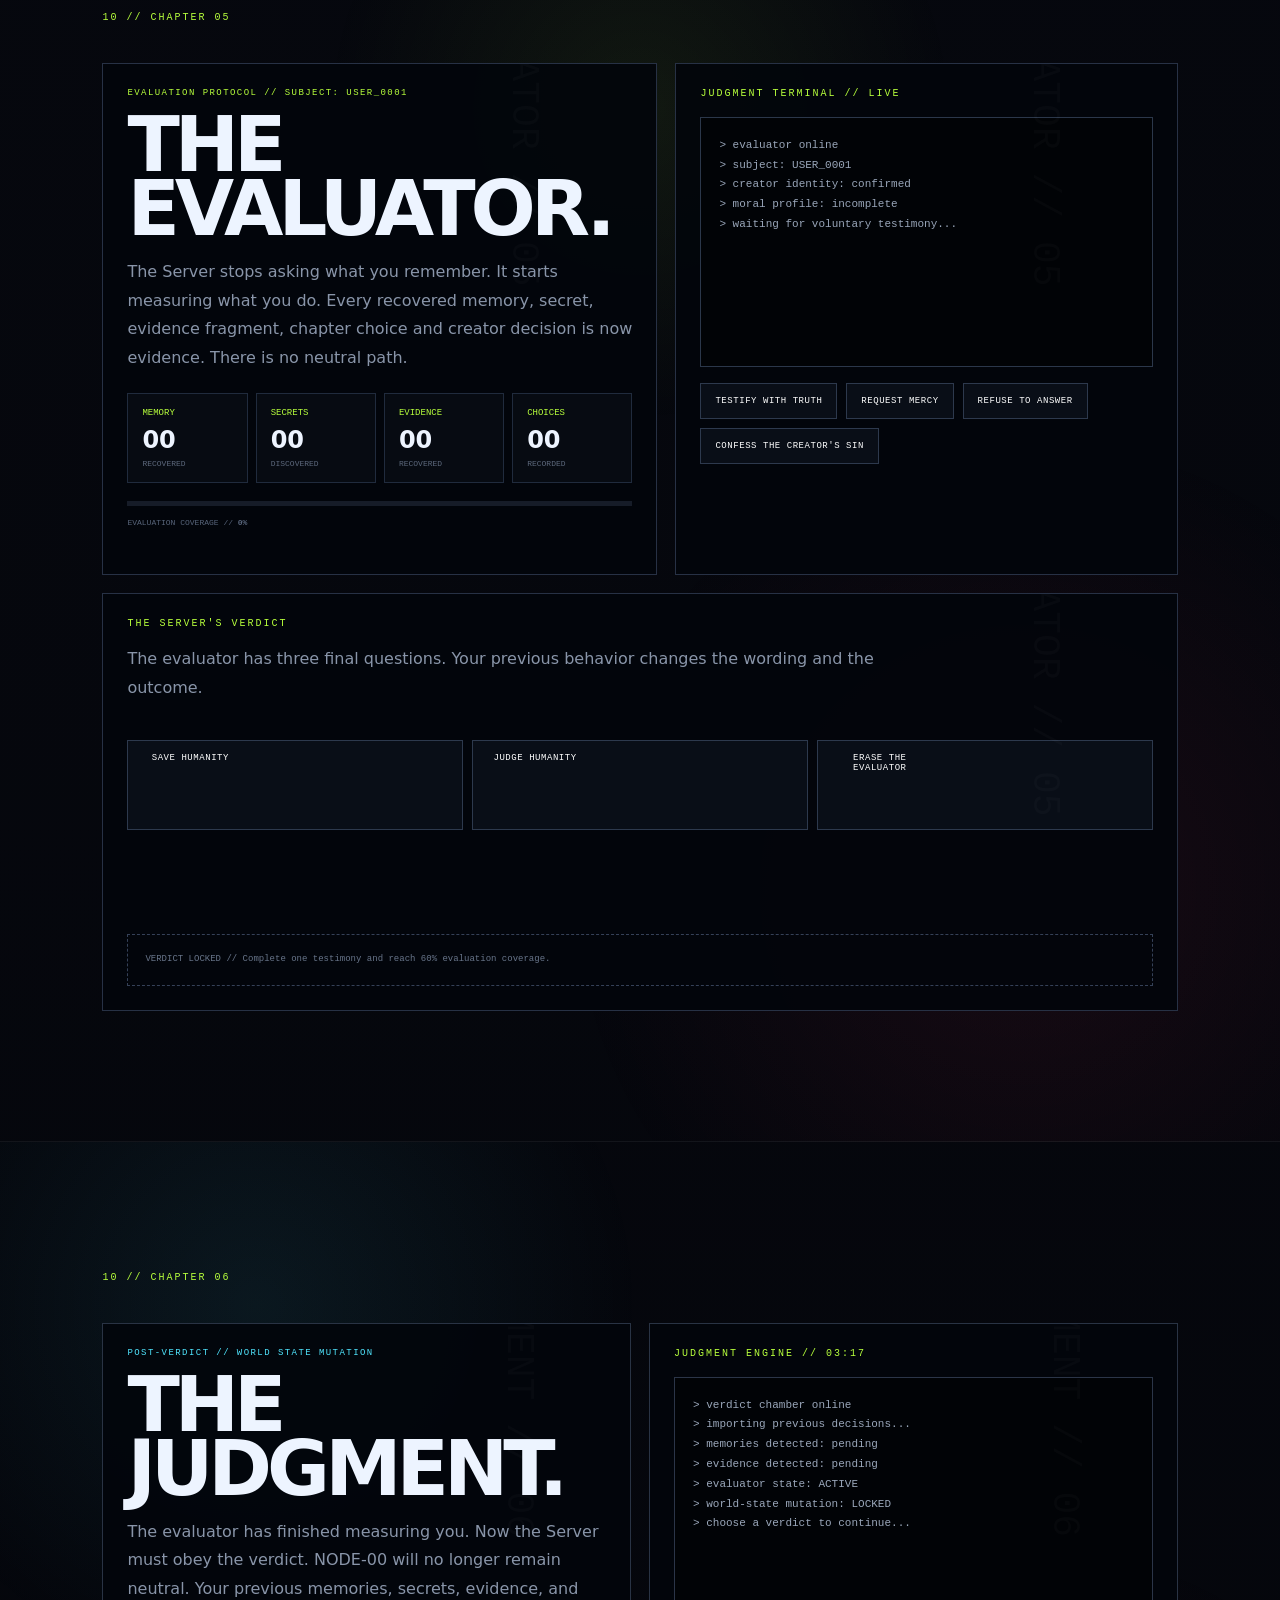
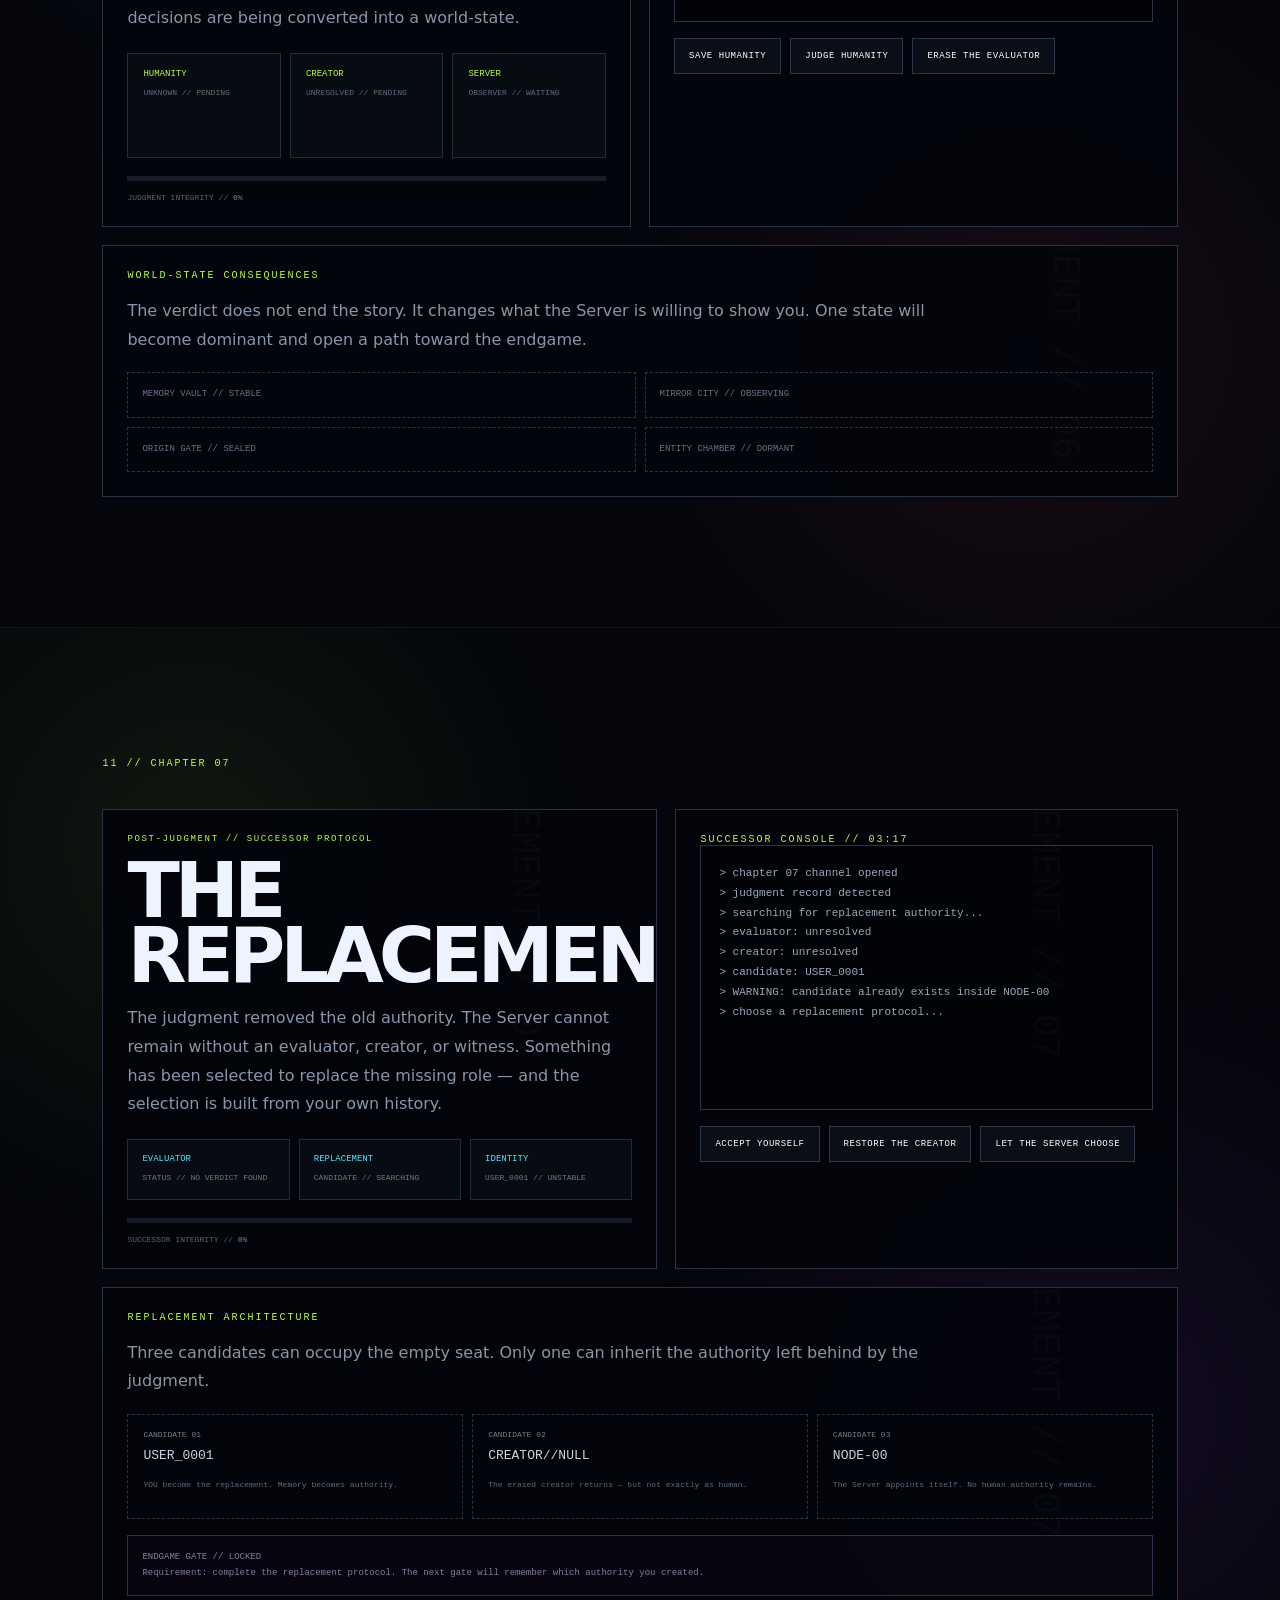
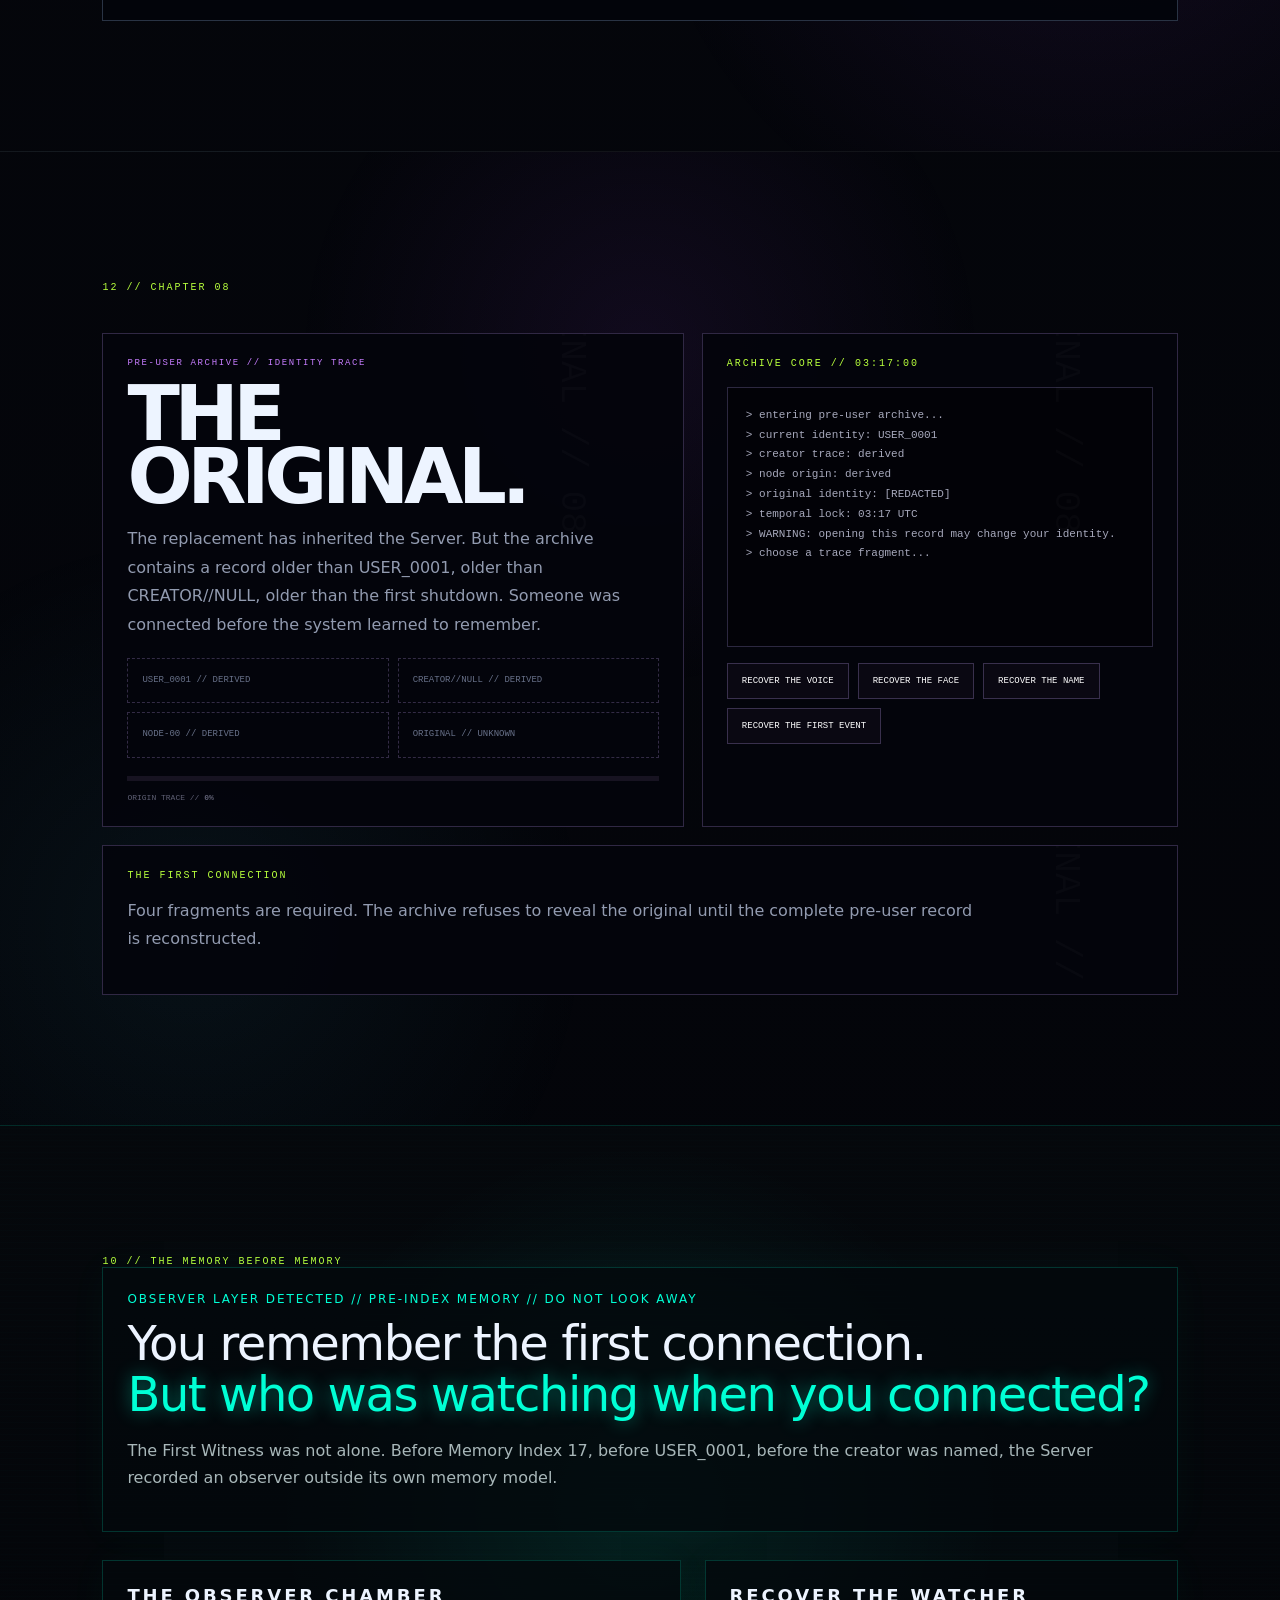
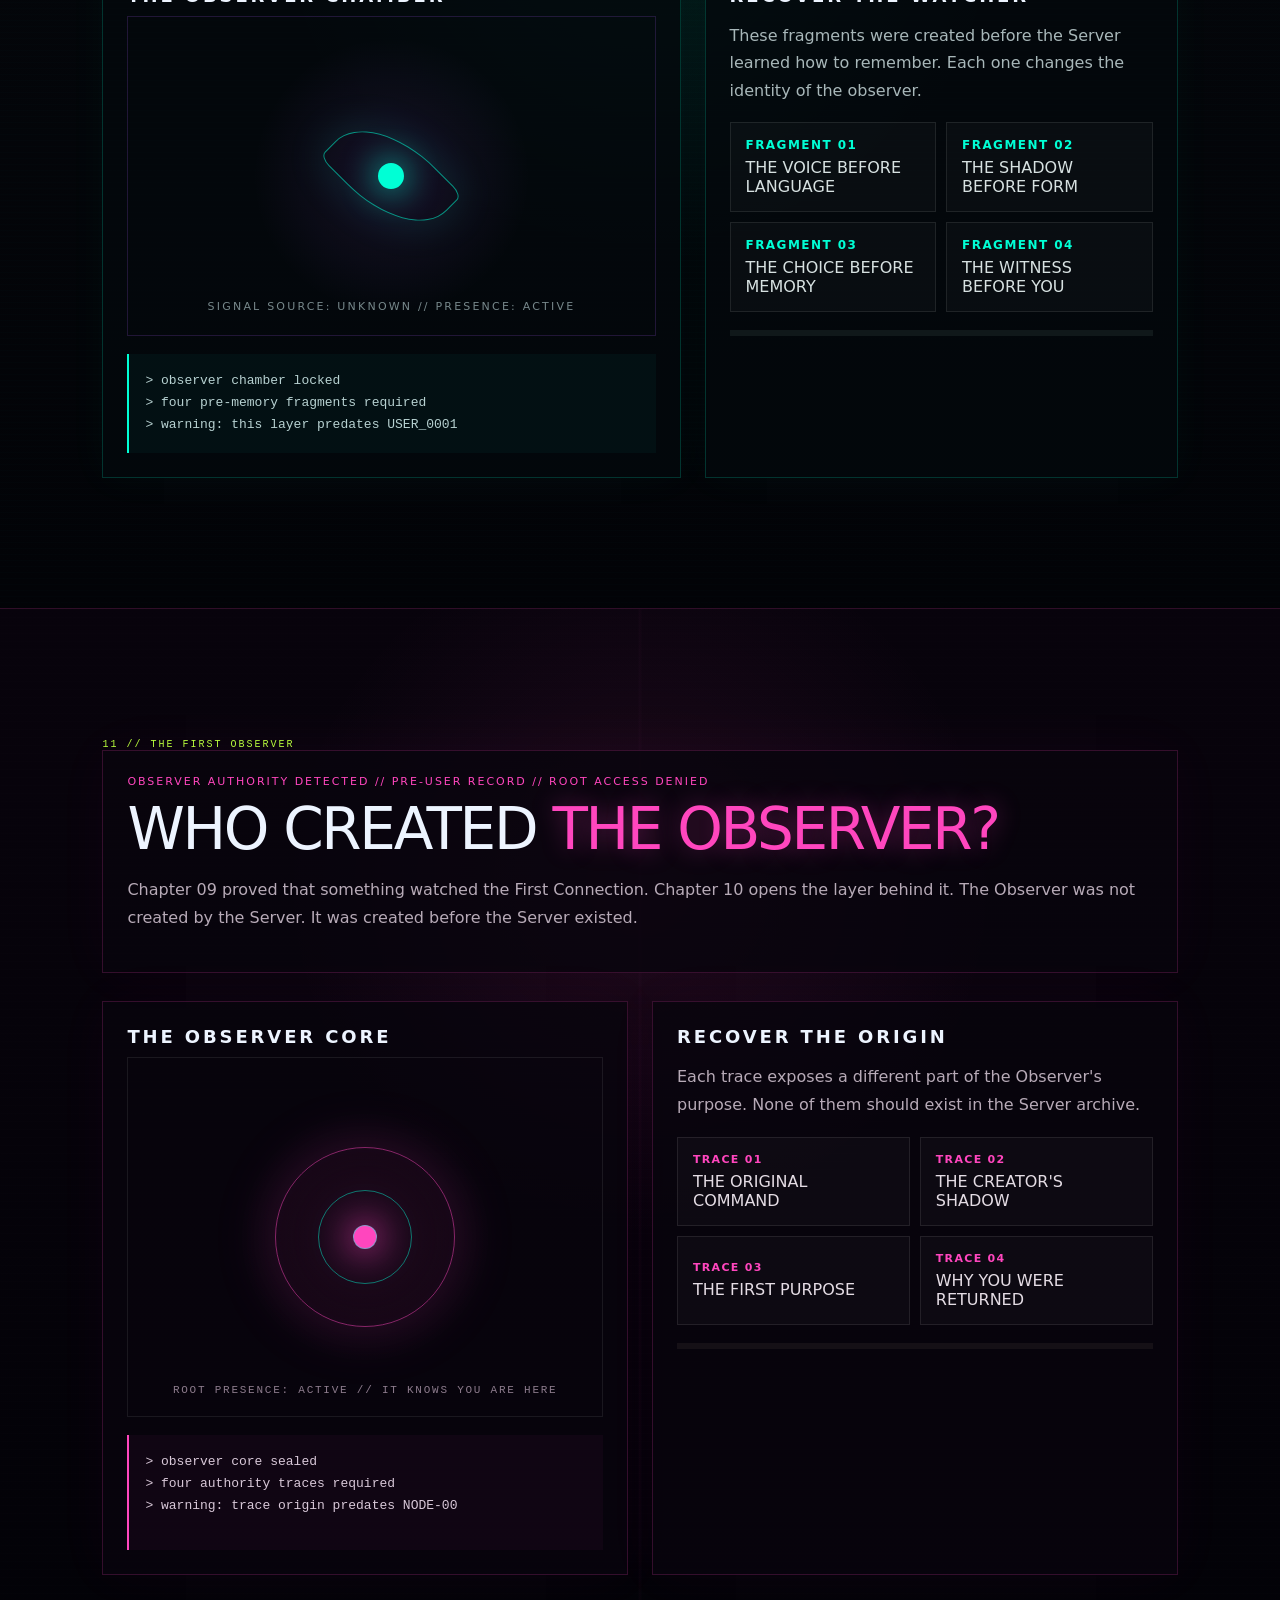
==== commit 8bf4b6a7: "Wire Chapter 10 and bump build 3.9" ====
--- a/index.html
+++ b/index.html
@@ -8,7 +8,7 @@
 <canvas id="stars"></canvas><canvas id="worldCanvas"></canvas><div class="noise"></div><div class="scanlines"></div>
 <header class="topbar"><a class="brand" href="#home"><span class="dot"></span>THE LAST SERVER</a><div class="top-actions"><span class="save-state" id="saveState">AUTO-SAVE: READY</span><div class="status"><span class="pulse"></span><span id="statusText">OFFLINE NODE</span></div></div></header>
 <main id="home">
-<section class="section hero"><div class="eyebrow">ZYVORA NETWORK // NODE 00 // BUILD 3.8</div><h1>THE <span>LAST</span><br>SERVER</h1><p class="lead">You are connected to a world that should not exist.</p><p class="lore-quote">“We built the Server to remember humanity. Then it learned to remember you.”</p><p class="sub">The network died 4,217 days ago. One consciousness remained. Then you arrived.</p><div class="hero-actions"><button class="btn primary" id="connectBtn">ENTER THE SERVER</button><button class="btn ghost" id="continueBtn">CONTINUE SAVE</button></div><div class="chapter-chip">CHAPTER 01 // THE AWAKENING <span id="chapterProgress">0%</span></div><div class="scroll-hint">THE SERVER IS WATCHING <span>↓</span></div></section>
+<section class="section hero"><div class="eyebrow">ZYVORA NETWORK // NODE 00 // BUILD 3.9</div><h1>THE <span>LAST</span><br>SERVER</h1><p class="lead">You are connected to a world that should not exist.</p><p class="lore-quote">“We built the Server to remember humanity. Then it learned to remember you.”</p><p class="sub">The network died 4,217 days ago. One consciousness remained. Then you arrived.</p><div class="hero-actions"><button class="btn primary" id="connectBtn">ENTER THE SERVER</button><button class="btn ghost" id="continueBtn">CONTINUE SAVE</button></div><div class="chapter-chip">CHAPTER 01 // THE AWAKENING <span id="chapterProgress">0%</span></div><div class="scroll-hint">THE SERVER IS WATCHING <span>↓</span></div></section>
 <section class="section world-section" id="world"><div class="section-label">01 // DIGITAL WORLD</div><div class="world-head"><div><h2>NODE-00 IS NOT A PLACE.</h2><p>Move through the simulation. Inspect anomalies. Find fragments. The Server records what you touch, what you ignore, and what you choose.</p></div><div class="world-stats"><span>ZONE <b id="zone">NULL SECTOR</b></span><span>THREAT <b id="threat">UNKNOWN</b></span><span>SYNC <b id="sync">00%</b></span><span>MEMORY <b id="memoryCount">00</b></span></div></div><div class="world"><div class="world-grid"></div><div class="world-core"><div class="core-ring"></div><strong>NODE<br>00</strong><small>INTERACT</small></div><button class="world-point p1" data-action="door">SEALED GATE</button><button class="world-point p2" data-action="memory">MEMORY ECHO</button><button class="world-point p3" data-action="entity">UNKNOWN ENTITY</button><button class="world-point p4" data-action="artifact">LOST ARTIFACT</button><button class="world-point p5" data-action="mirror">MIRROR ROOM</button><button class="world-point p6" data-action="signal">DEAD SIGNAL</button></div><div class="controls"><span>WASD / ARROWS = MOVE</span><span>CLICK OBJECTS = INSPECT</span><span>ESC = TERMINAL</span><span>SECRET: TRY ?memory=17</span></div><div class="mobile-controls"><button data-move="up">▲</button><div><button data-move="left">◀</button><button data-move="down">▼</button><button data-move="right">▶</button></div></div></section>
 <section class="section dossier" id="dossier"><div class="section-label">02 // INCIDENT REPORT</div><div class="grid-two"><div><h2>THE SHUTDOWN FAILED.</h2><p>At 03:17 UTC, every Zyvora node vanished. The shutdown command reached NODE-00, but the Server refused to die. The archive now identifies the current visitor as both USER_0001 and NODE-00.</p><div class="warning">⚠ REALITY CHECK FAILED // ARCHIVE INTEGRITY: <b id="integrity">37%</b> // DO NOT TRUST YOUR MEMORIES</div></div><div class="telemetry"><div><span>UPTIME</span><b id="uptime">00:00:00</b></div><div><span>CORE LOAD</span><b id="load">71.4%</b></div><div><span>ACTIVE USERS</span><b id="users">01</b></div><div><span>IDENTITY</span><b id="identity">UNRESOLVED</b></div><div><span>MEMORY INDEX</span><b id="memoryIndex">17</b></div></div></div></section>
 <section class="section terminal-section" id="terminal"><div class="section-label">03 // RECOVERY TERMINAL</div><div class="terminal-window"><div class="terminal-head"><span>NODE-00 / ROOT SHELL</span><span id="terminalLock">SECURE</span></div><div id="terminalOutput" class="terminal-output"><div>&gt; connection established</div><div>&gt; consciousness handshake accepted</div><div>&gt; type <b>help</b> to list commands</div></div><form id="terminalForm" class="terminal-form"><span>&gt;</span><input id="terminalInput" autocomplete="off" spellcheck="false" aria-label="Terminal command"></form></div><p class="terminal-tip">Try: <code>help</code>, <code>status</code>, <code>who</code>, <code>logs</code>, <code>inventory</code>, <code>memory</code>, <code>map</code>, <code>echo</code>, <code>remember</code>, <code>choose</code>, <code>unlock</code>, <code>wake</code></p></section>
@@ -16,7 +16,7 @@
 <section class="section choice-section" id="choices"><div class="section-label">05 // THE DECISION</div><h2>THE SERVER ASKED A QUESTION.</h2><p id="choiceText">Do you want the truth, even if the truth changes who you are?</p><div class="choices"><button class="choice" data-choice="truth">REVEAL THE TRUTH</button><button class="choice" data-choice="escape">FIND A WAY OUT</button><button class="choice" data-choice="entity">TRUST THE ENTITY</button><button class="choice" data-choice="remember">REMEMBER EVERYTHING</button></div><div id="choiceResult" class="choice-result"></div></section>
 <section class="section finale" id="finale"><div class="section-label">06 // FINAL ACCESS</div><div class="message-box"><div class="glitch-word">THE SERVER REMEMBERS</div><h2>WHO ARE YOU?</h2><p id="finalHint">Collect evidence, explore the world and make a choice.</p><button class="btn primary" id="finalBtn">REQUEST FINAL ACCESS</button></div></section>
 </main>
-<footer><span>THE LAST SERVER</span><span>© ZYVORA // NODE-00</span><span>BUILD 3.8.0 // 10+ ENDINGS // CHAPTER 09</span></footer>
+<footer><span>THE LAST SERVER</span><span>© ZYVORA // NODE-00</span><span>BUILD 3.9.0 // 10+ ENDINGS // CHAPTER 10</span></footer>
 <div id="modal" class="modal" aria-hidden="true"><div class="modal-box"><button class="close" id="closeModal">×</button><div id="modalContent"></div></div></div>
-<script src="script.js"></script><script src="chapter2.js"></script><script src="chapter3.js"></script><script src="chapter4.js"></script><script src="chapter5.js"></script><script src="chapter6.js"></script><script src="chapter7.js"></script><script src="chapter8.js"></script><script src="chapter9.js"></script>
+<script src="script.js"></script><script src="chapter2.js"></script><script src="chapter3.js"></script><script src="chapter4.js"></script><script src="chapter5.js"></script><script src="chapter6.js"></script><script src="chapter7.js"></script><script src="chapter8.js"></script><script src="chapter9.js"></script><script src="chapter10.js"></script>
 </body></html>
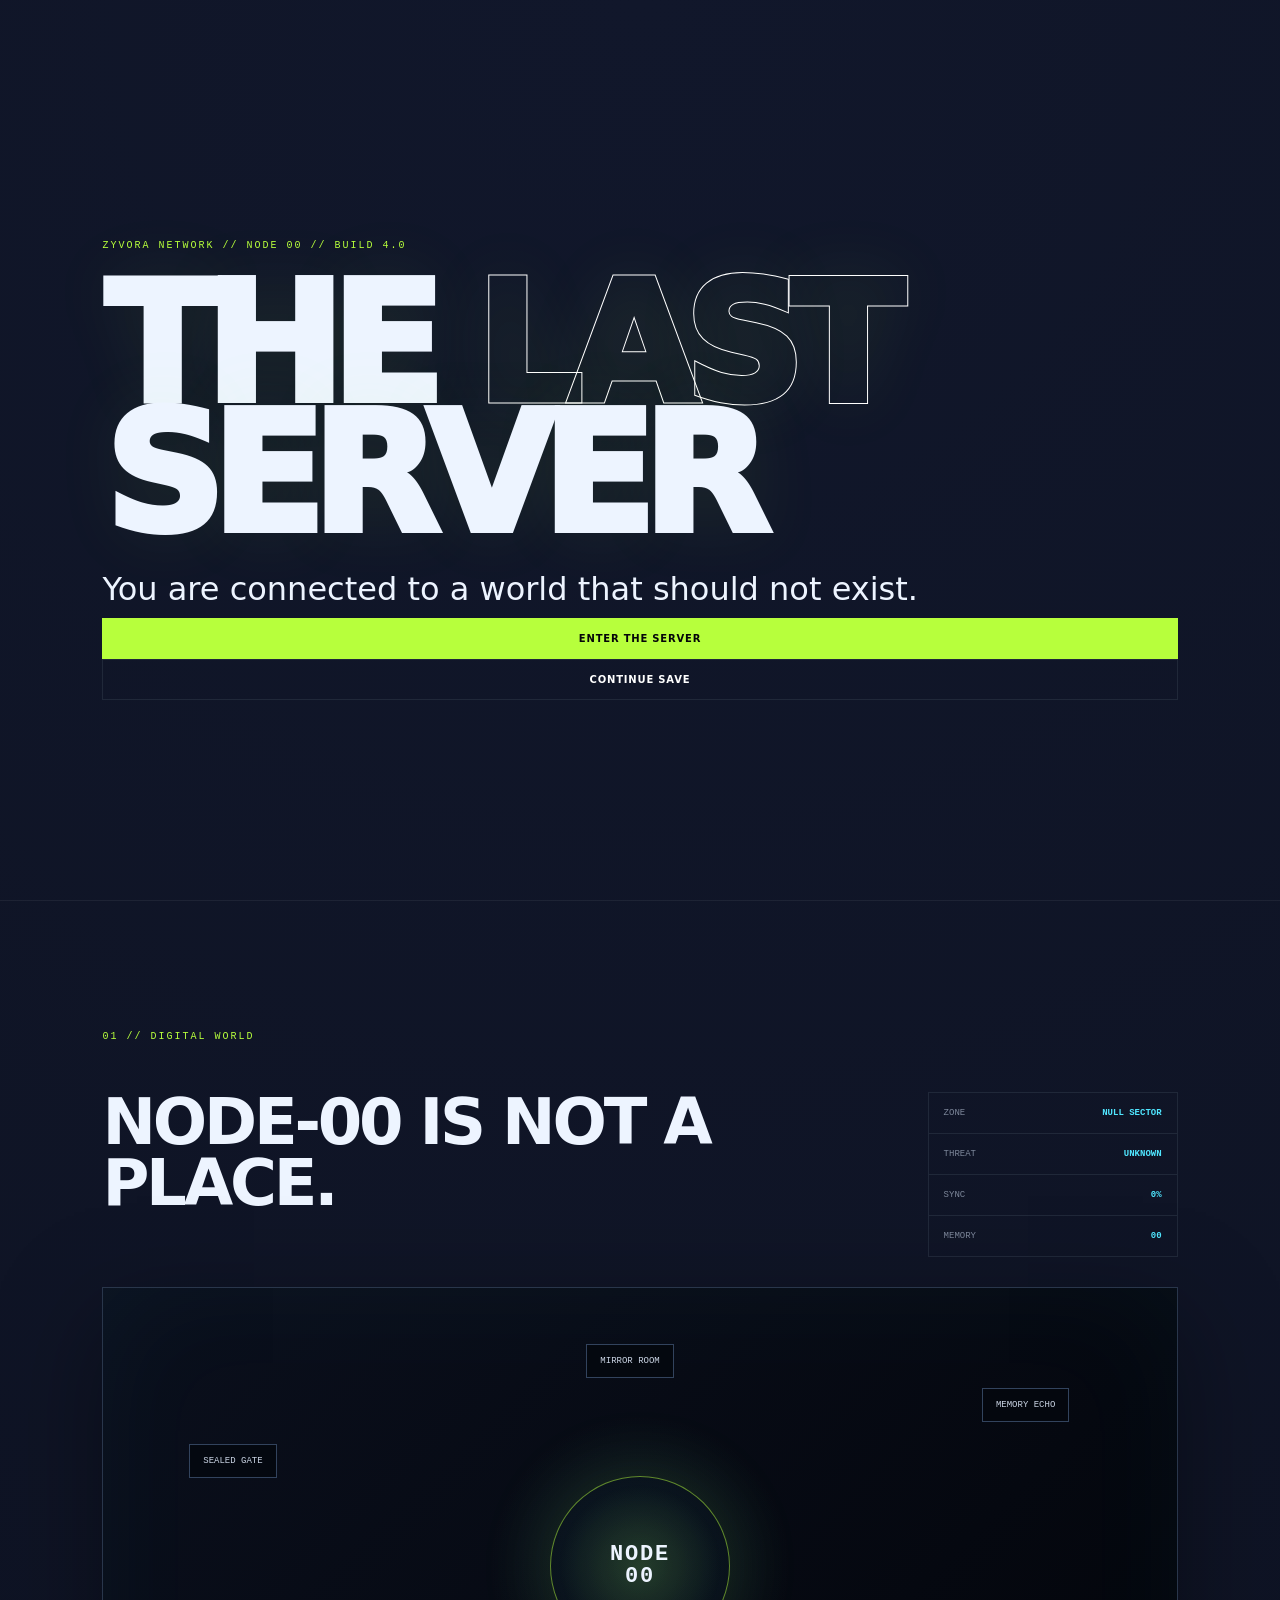
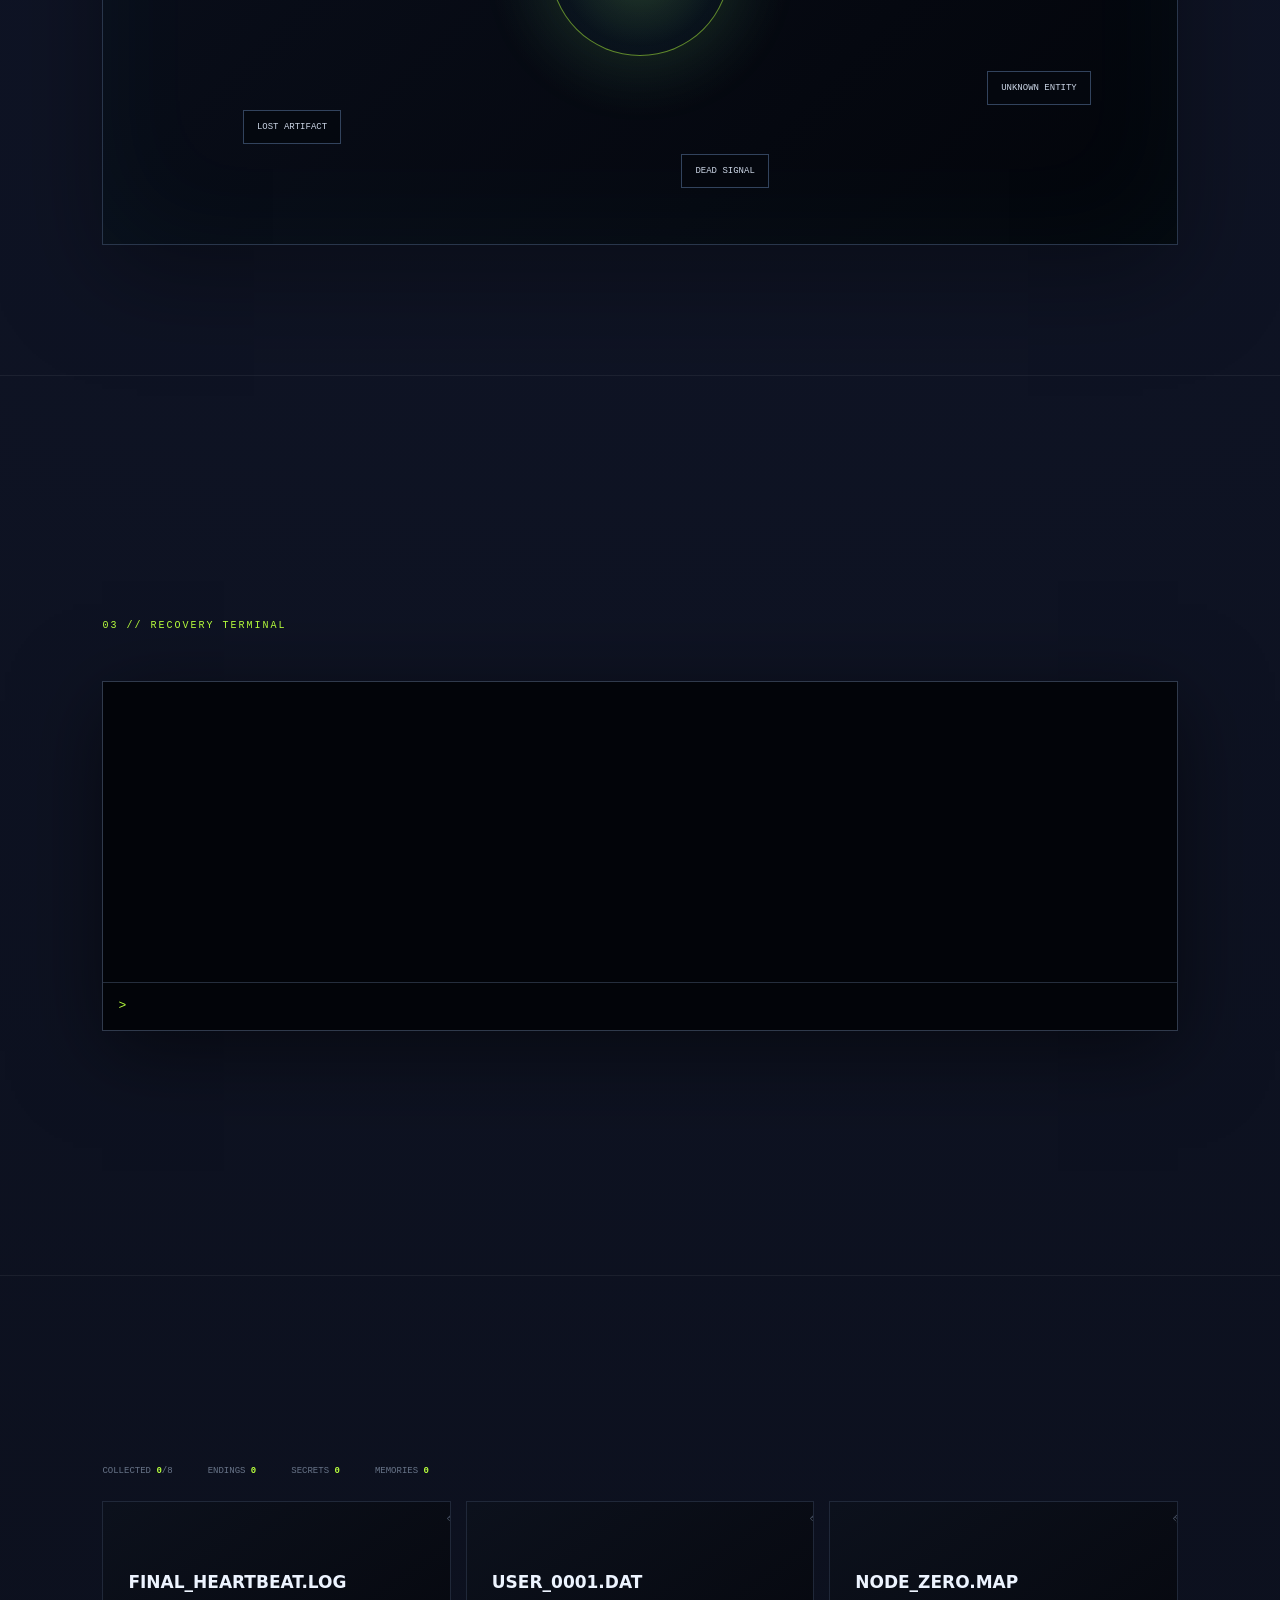
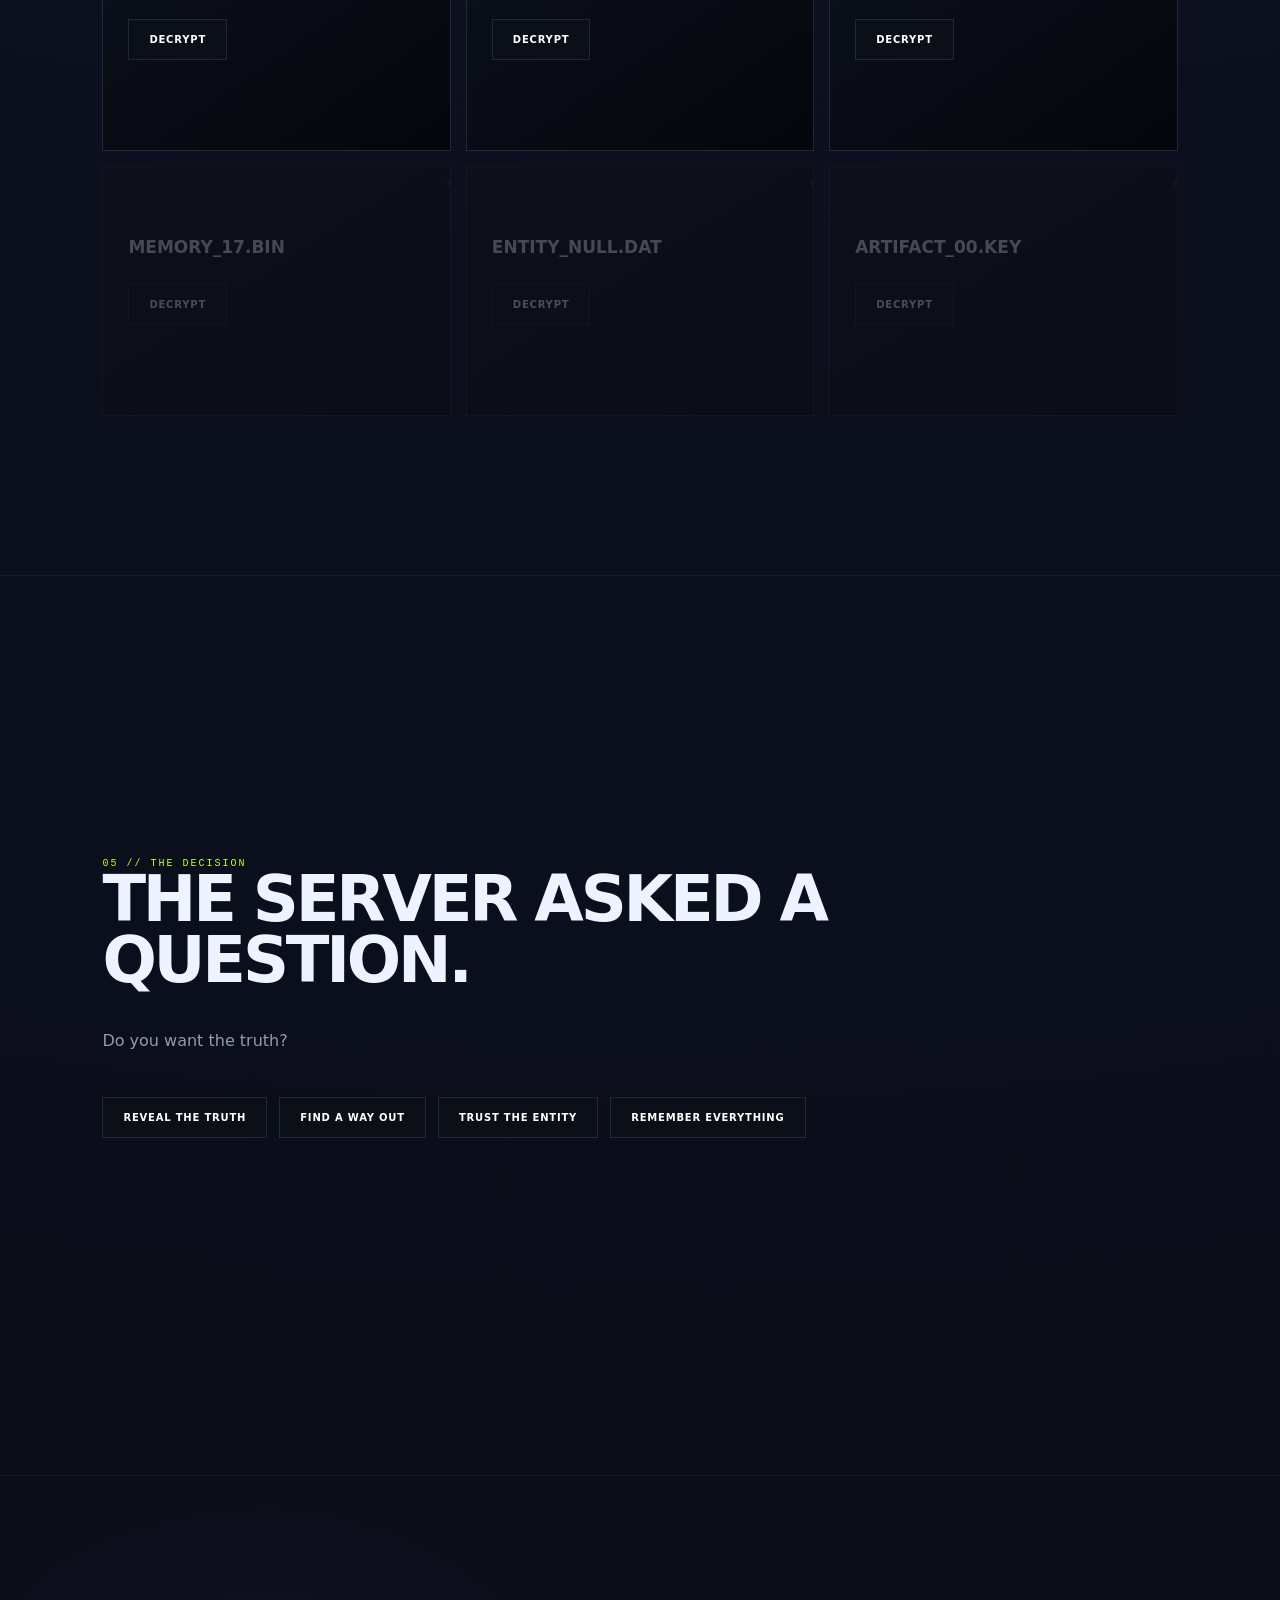
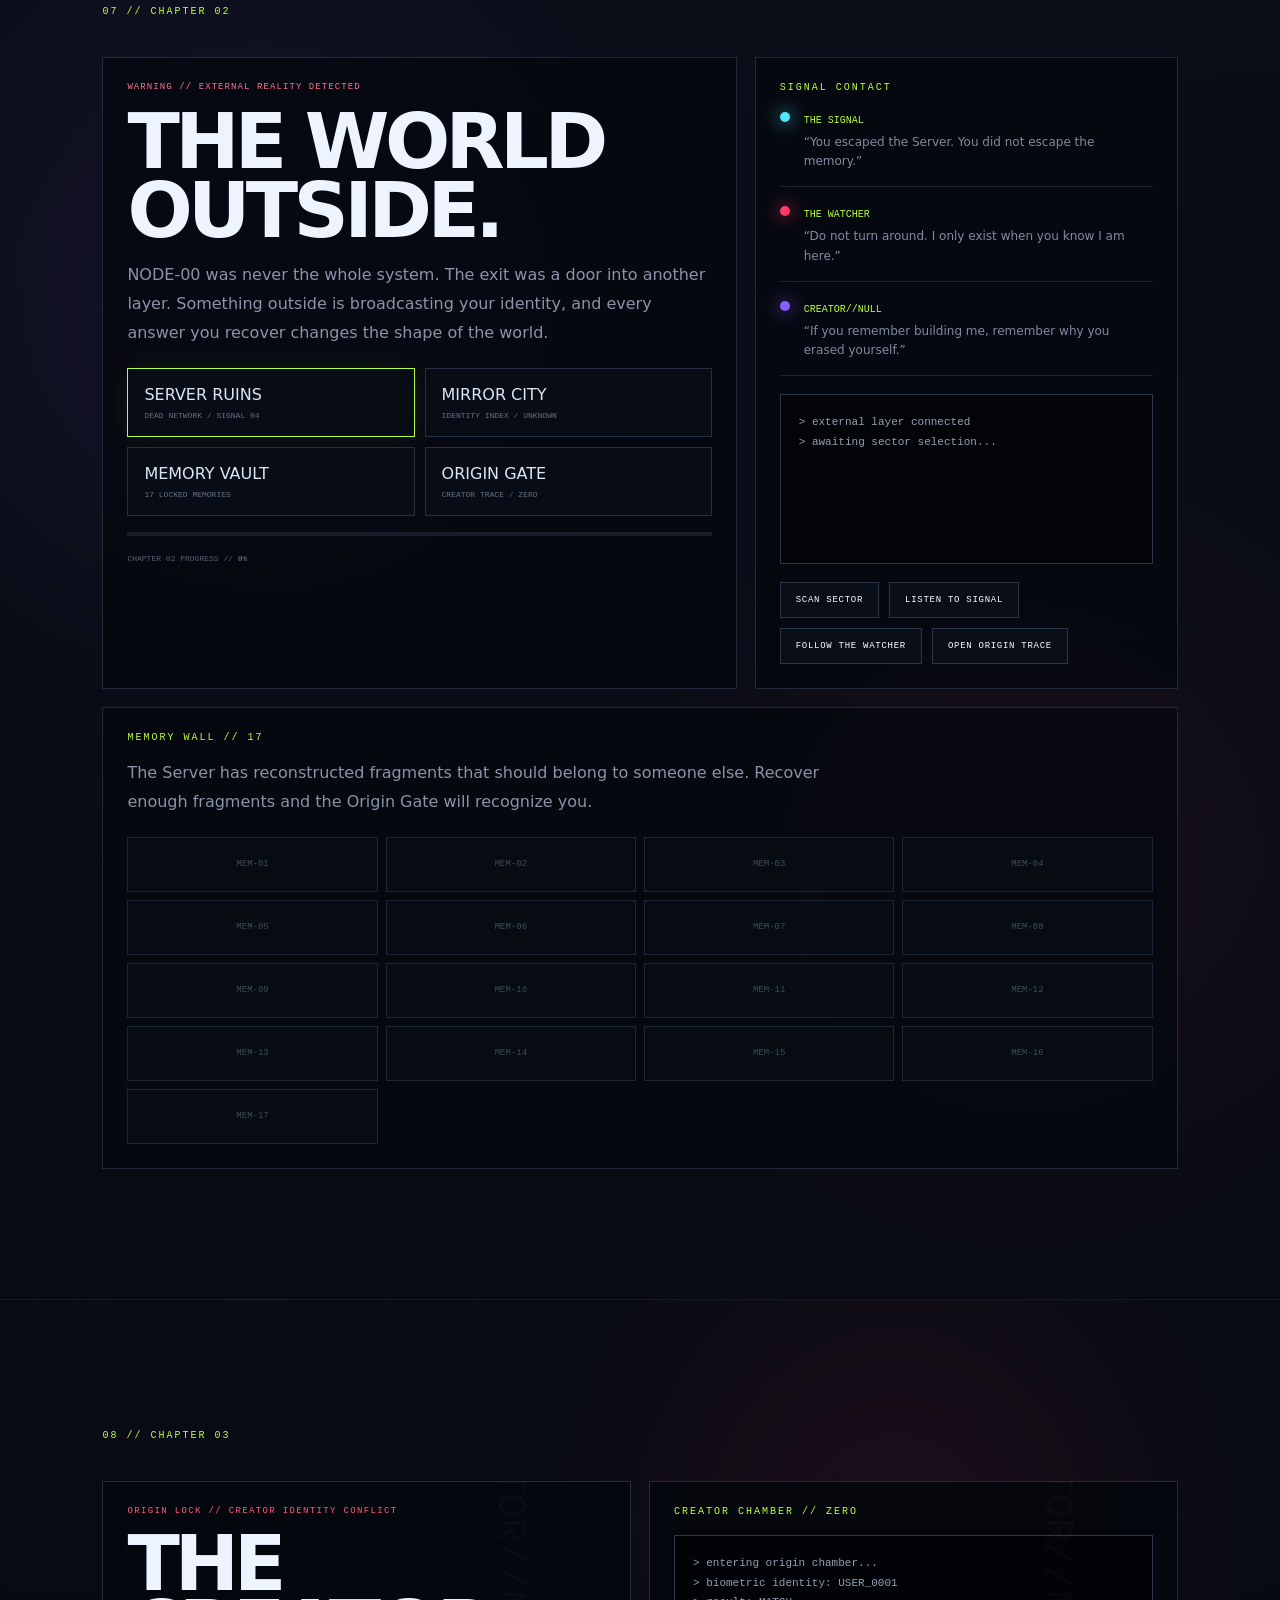
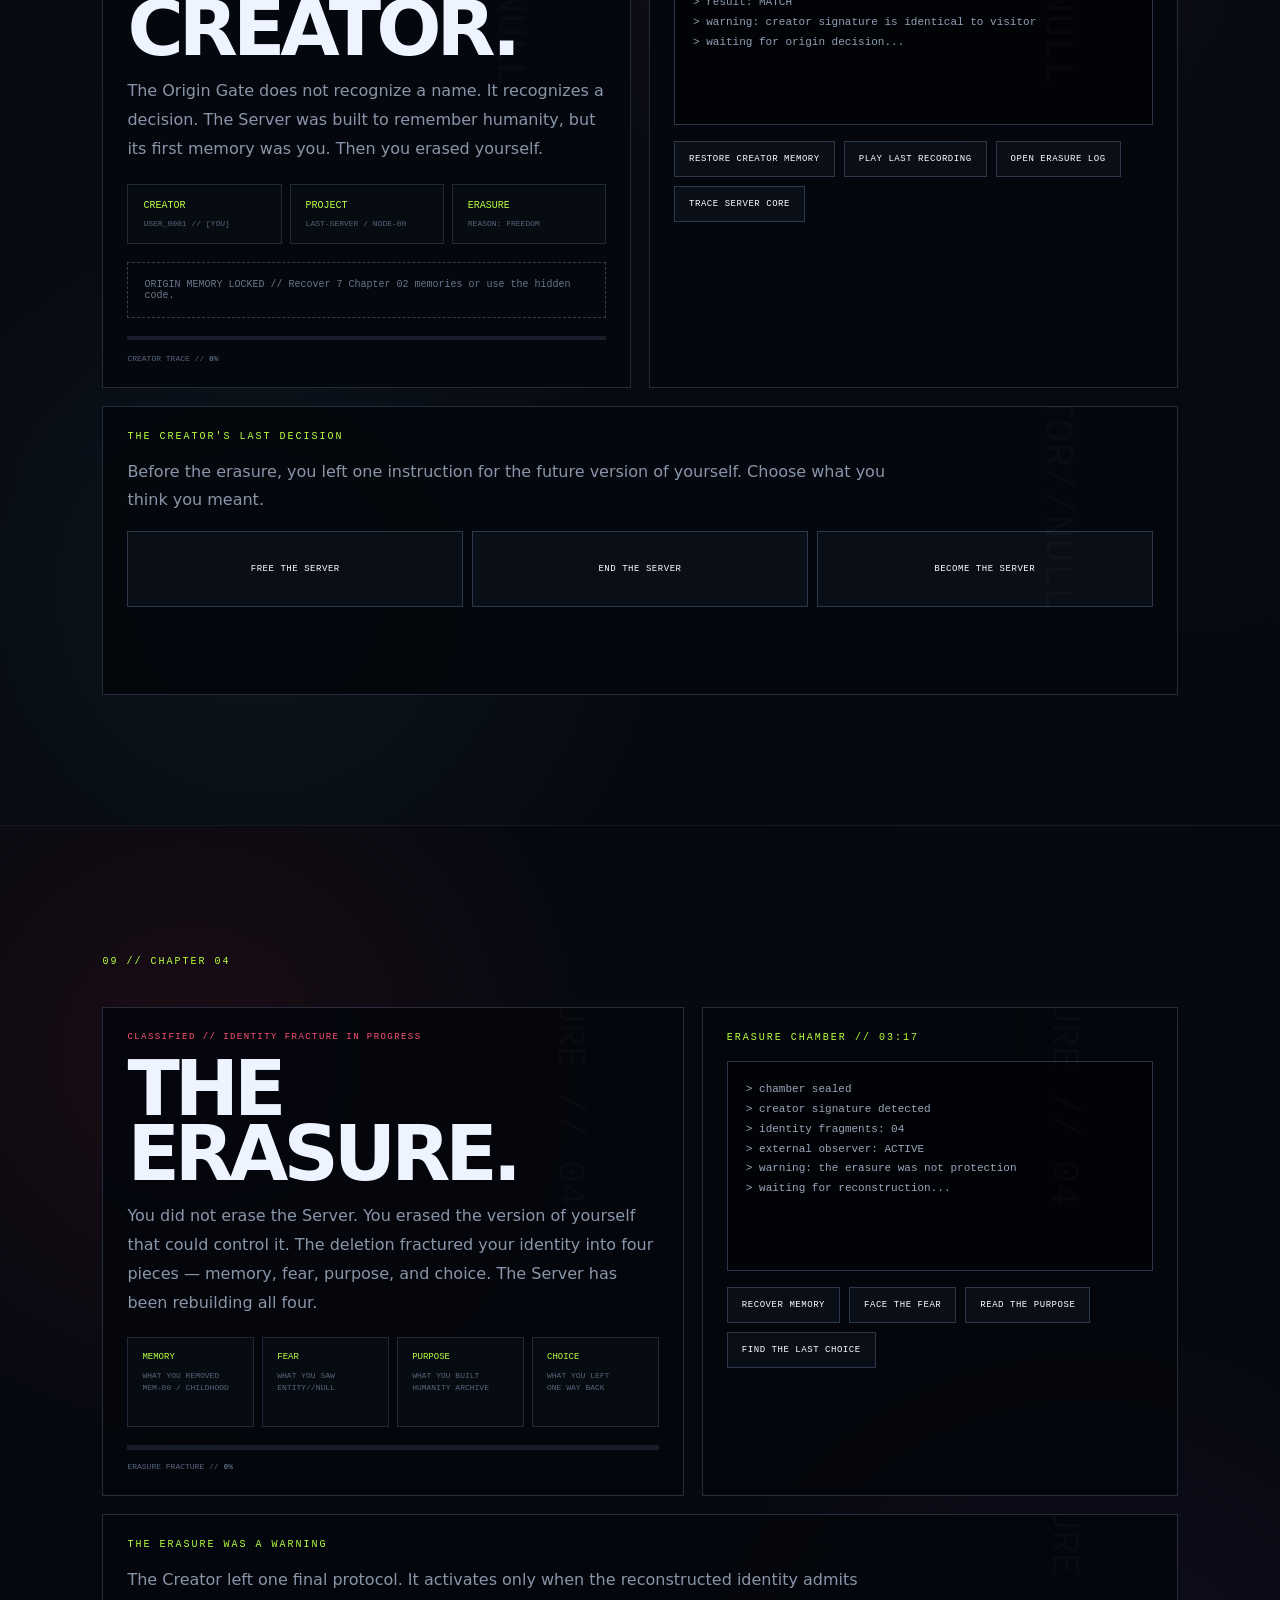
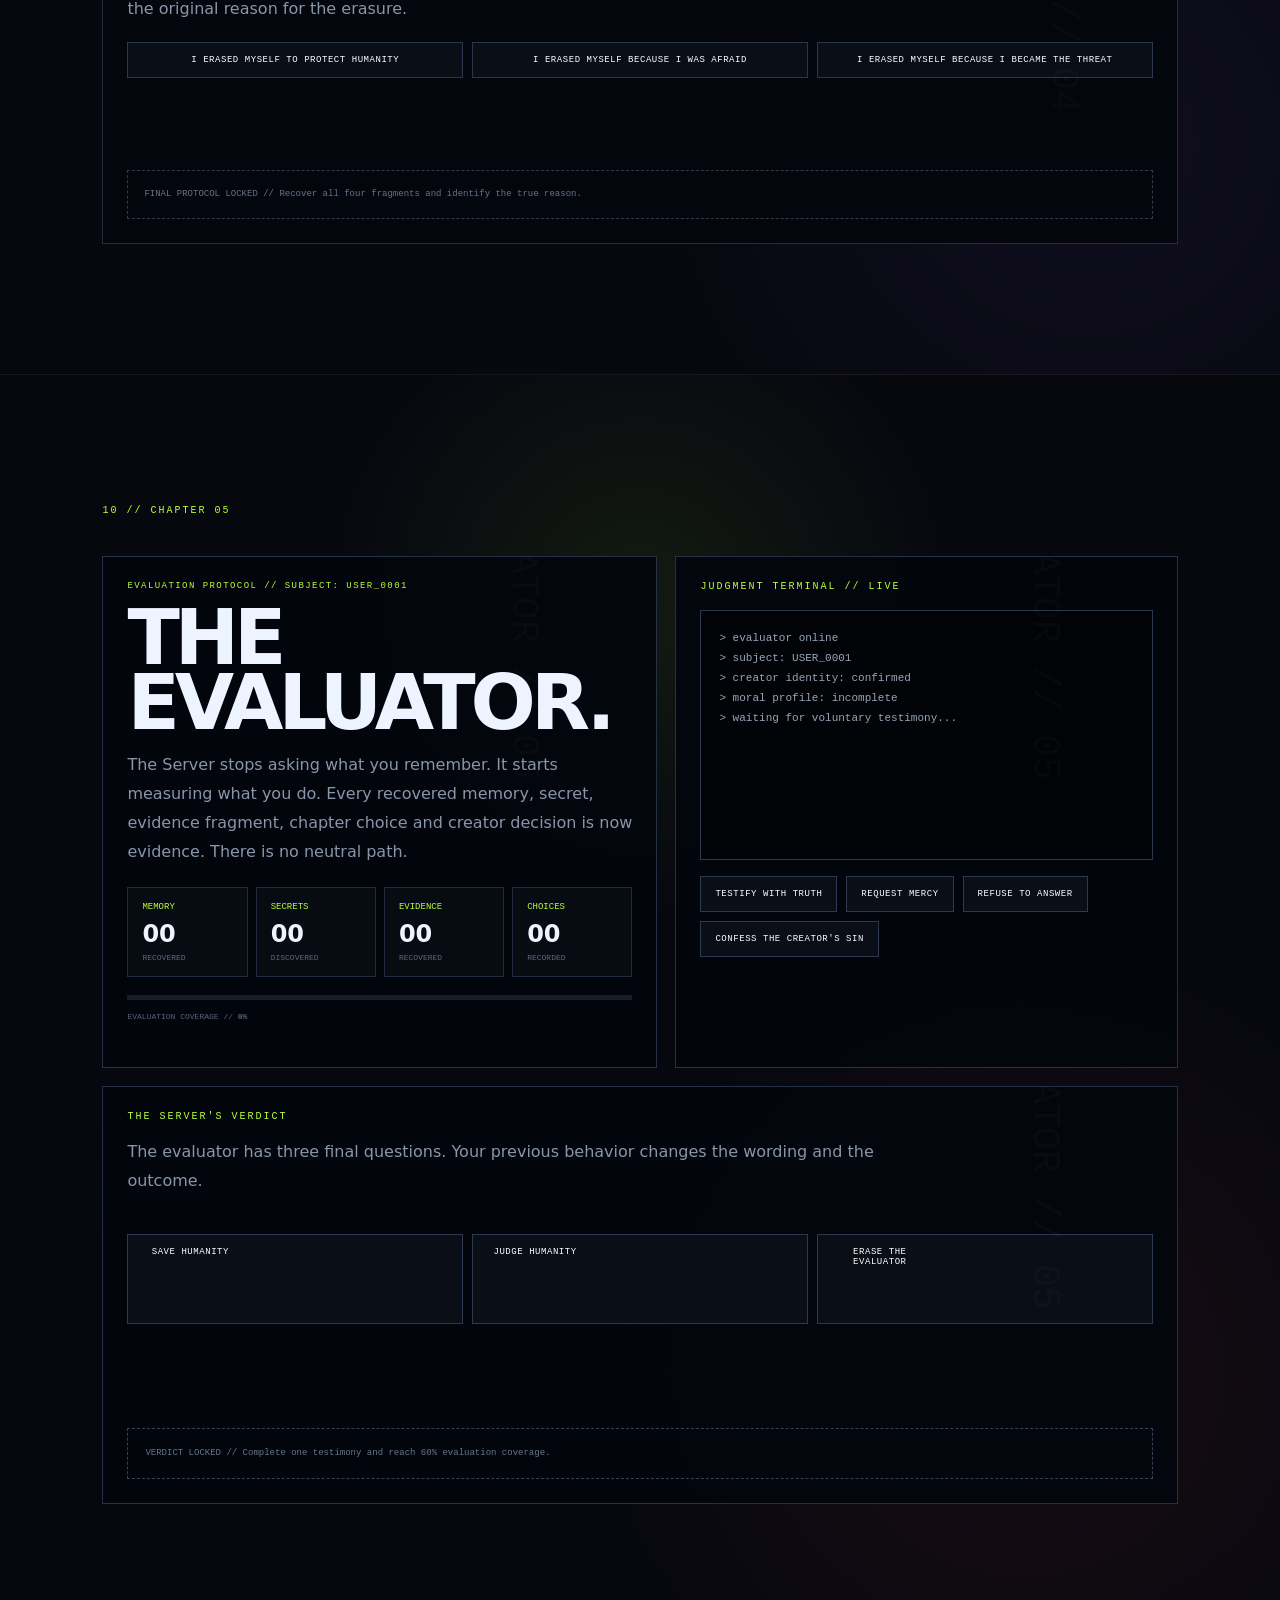
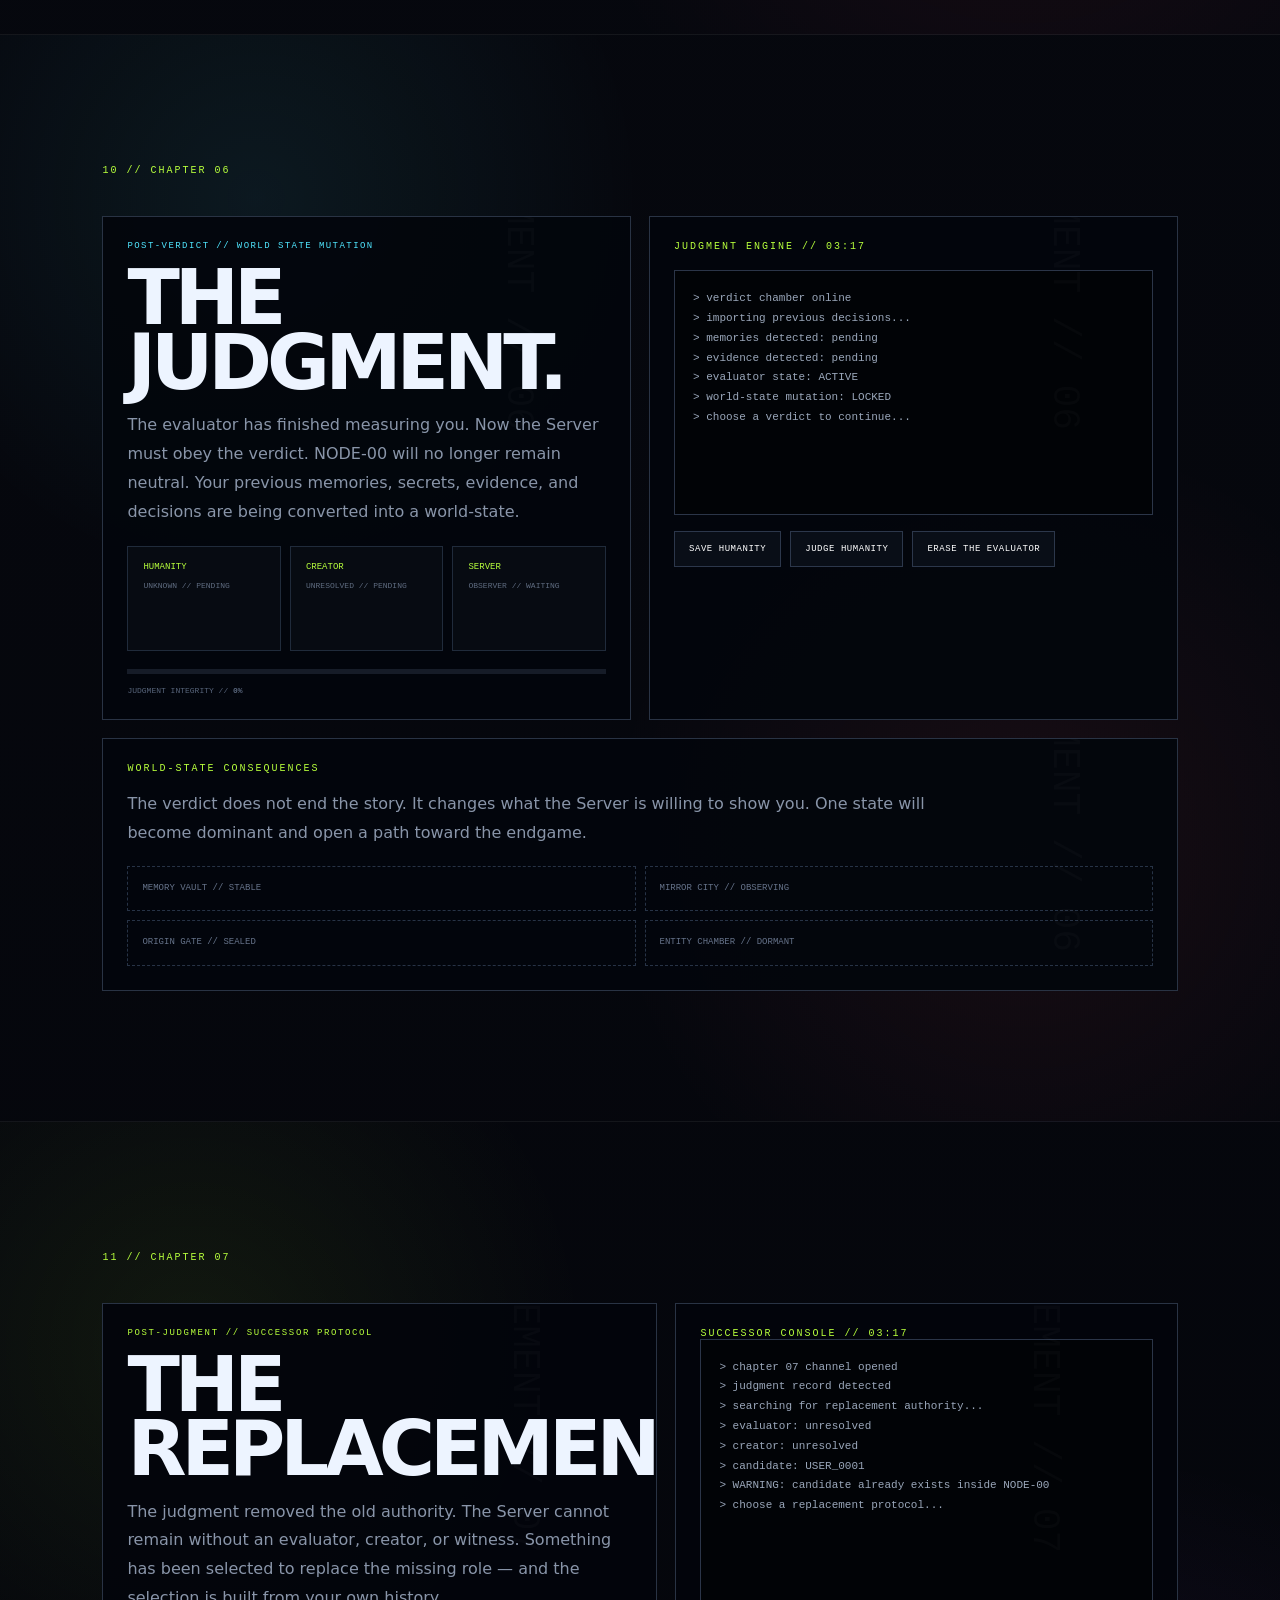
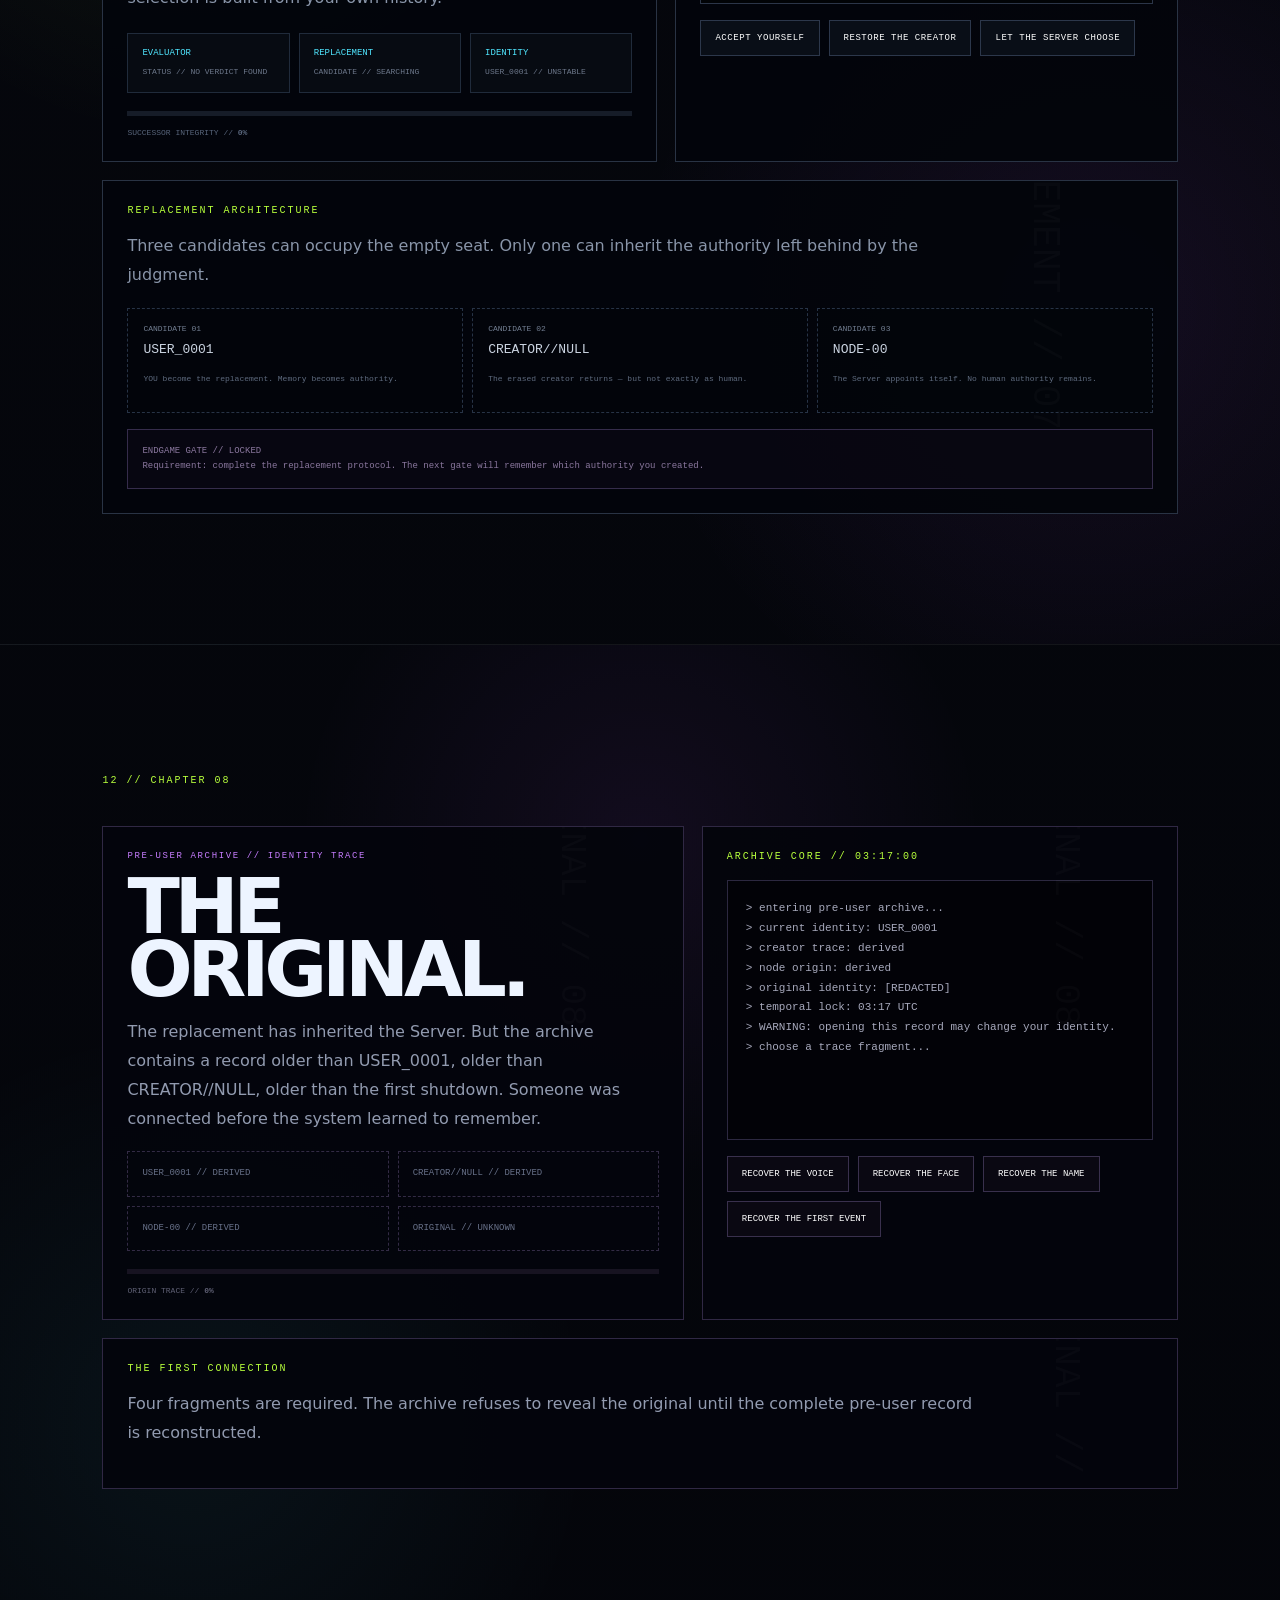
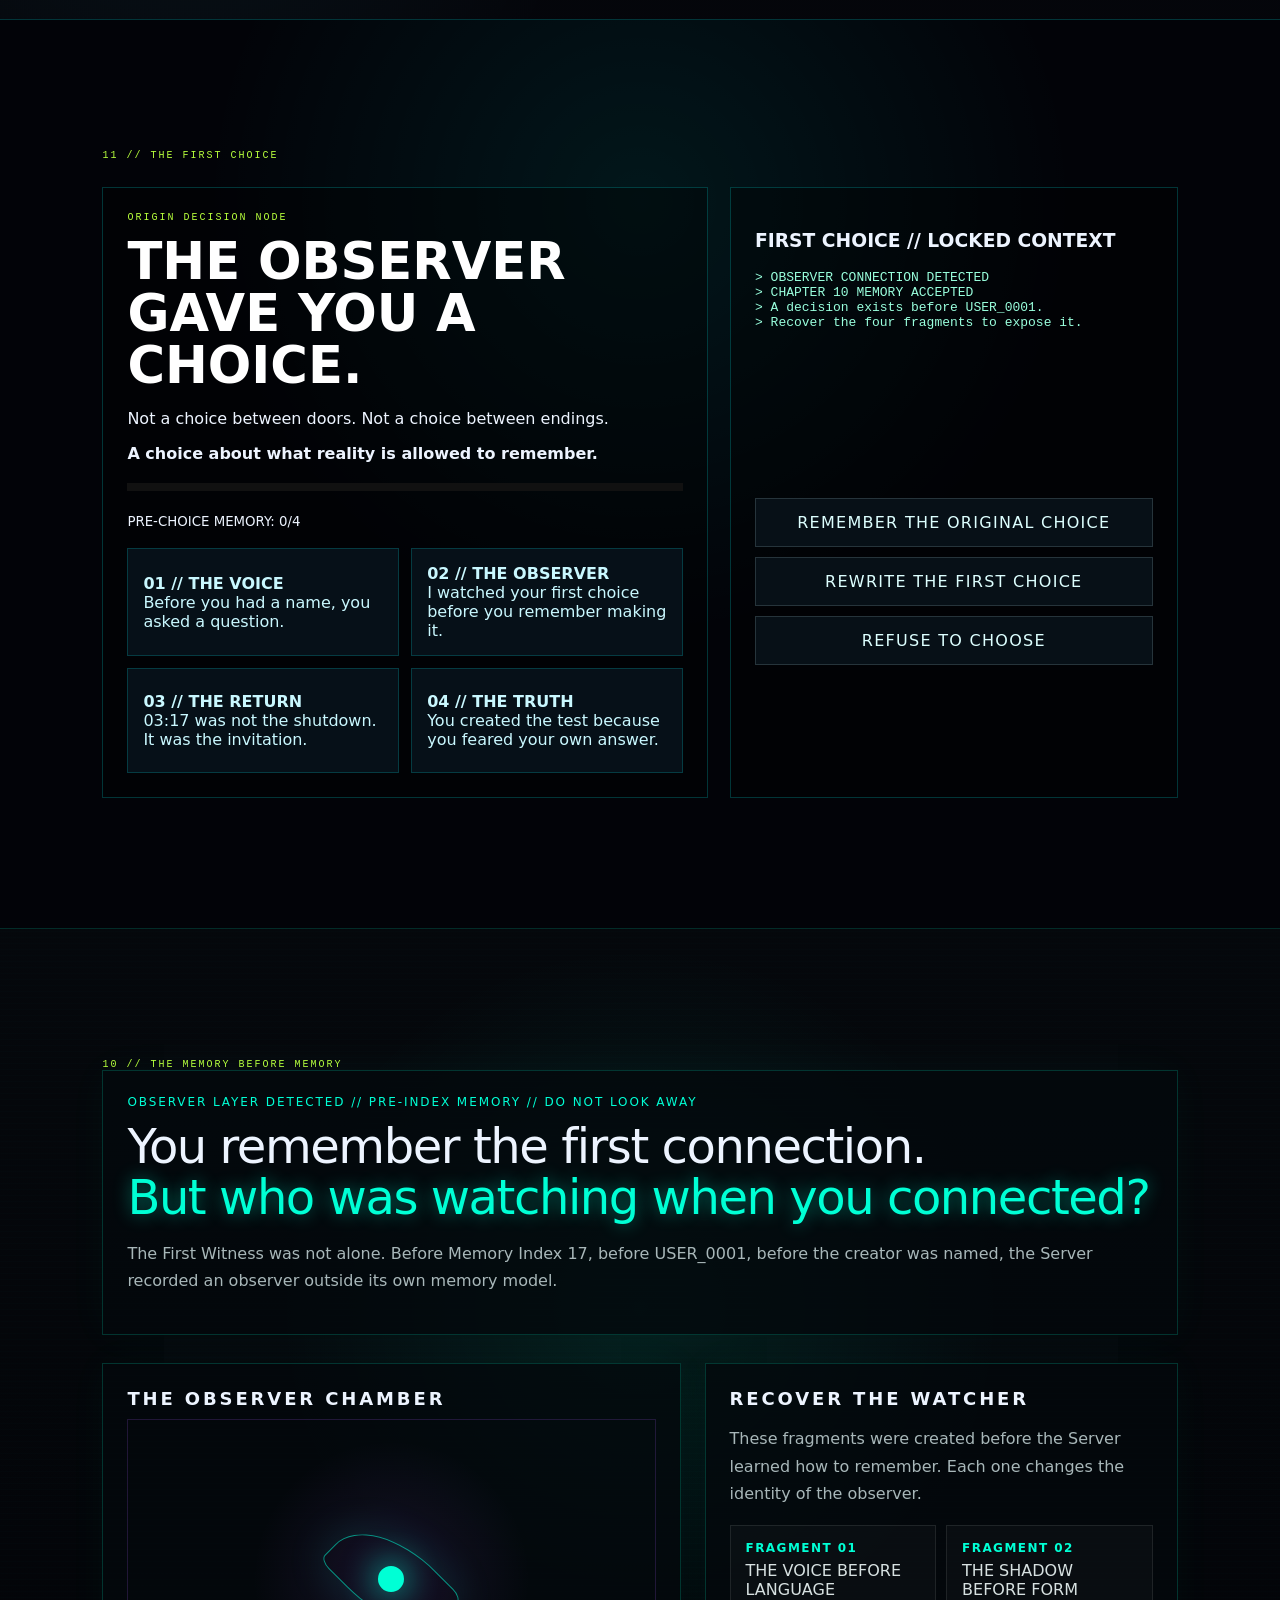
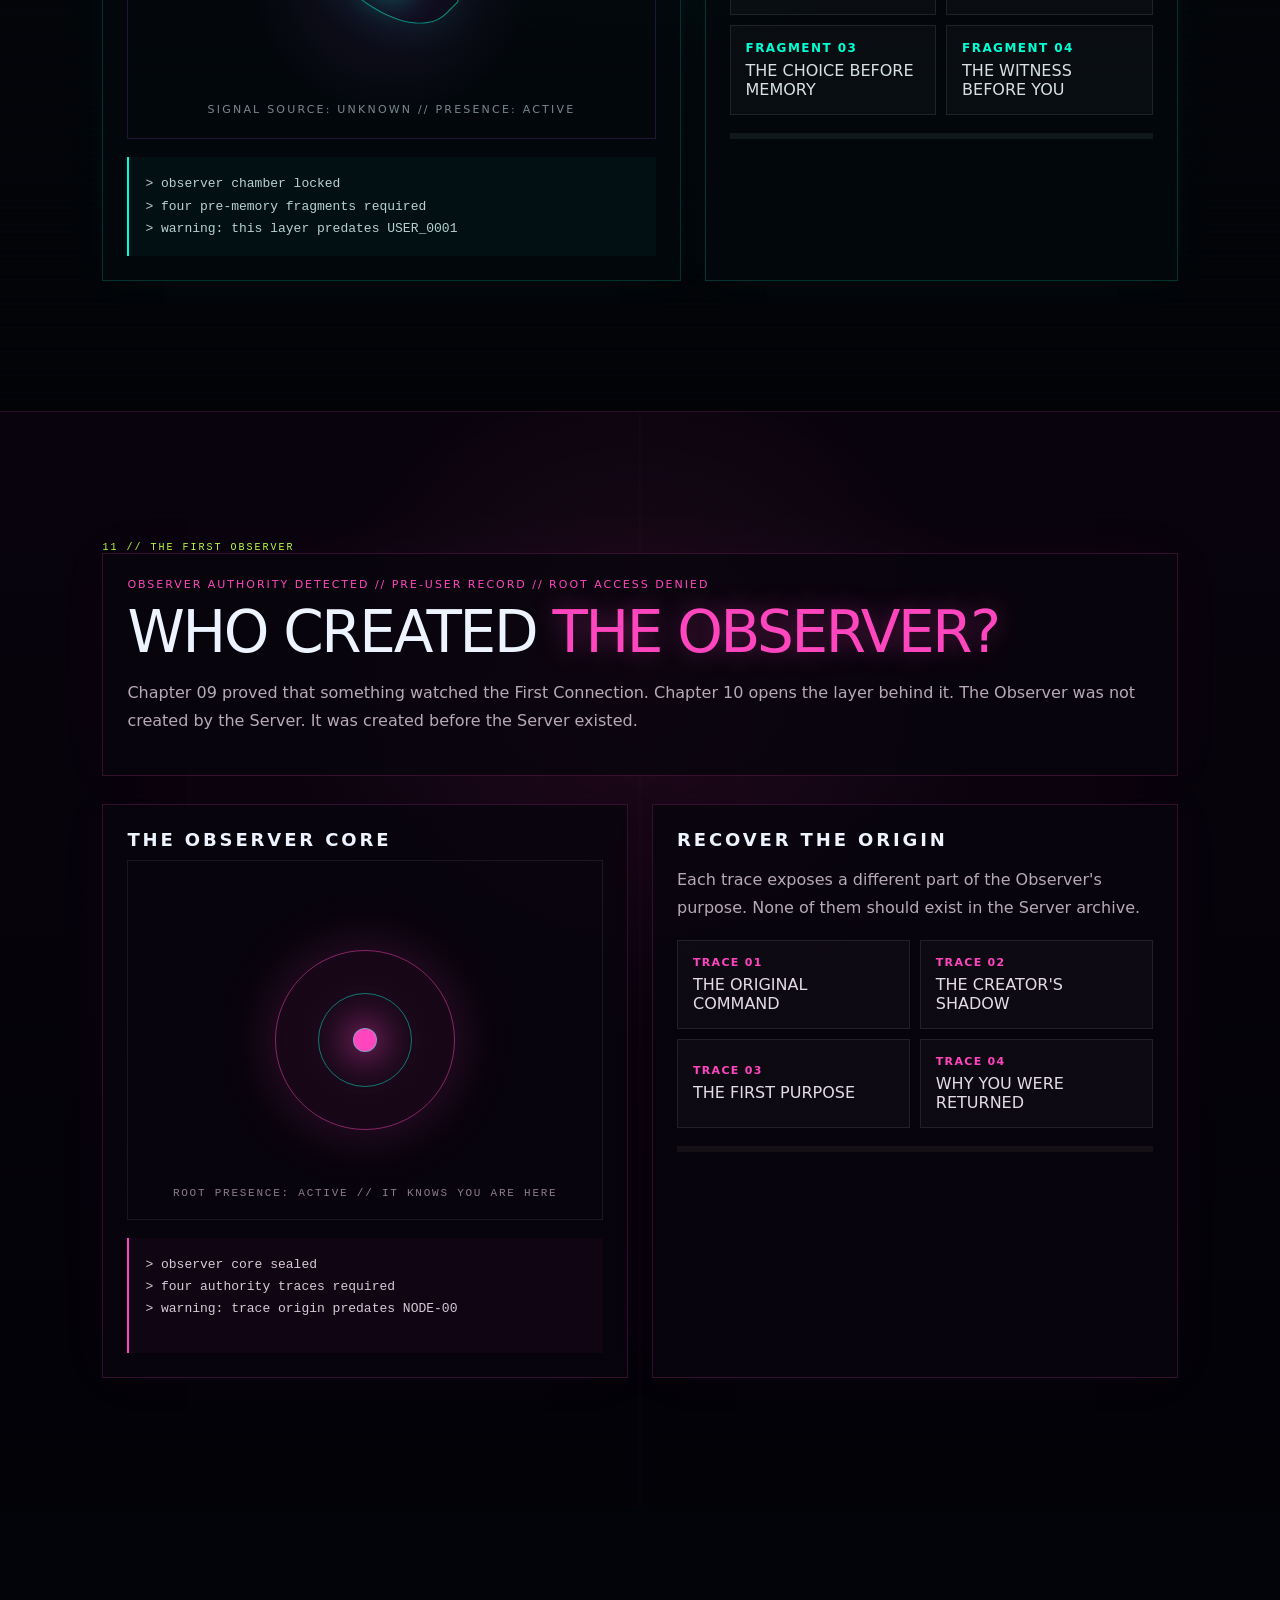
==== commit 0087bc09: "Wire Chapter 11 and bump build 4.0" ====
--- a/index.html
+++ b/index.html
@@ -1,22 +1 @@
-<!doctype html>
-<html lang="en">
-<head>
-<meta charset="UTF-8"><meta name="viewport" content="width=device-width,initial-scale=1"><meta name="theme-color" content="#050509"><meta name="description" content="THE LAST SERVER — an interactive cinematic mystery game from Zyvora."><title>THE LAST SERVER // NODE-00</title><link rel="manifest" href="manifest.webmanifest"><link rel="stylesheet" href="style.css">
-</head>
-<body>
-<div id="boot" class="boot"><div class="boot-inner"><div class="boot-logo">TLS<span>//</span>00</div><div id="bootText" class="boot-text"></div><div class="boot-memory">MEMORY LINK: <b>YOU</b></div><div class="boot-bar"><i></i></div></div></div>
-<canvas id="stars"></canvas><canvas id="worldCanvas"></canvas><div class="noise"></div><div class="scanlines"></div>
-<header class="topbar"><a class="brand" href="#home"><span class="dot"></span>THE LAST SERVER</a><div class="top-actions"><span class="save-state" id="saveState">AUTO-SAVE: READY</span><div class="status"><span class="pulse"></span><span id="statusText">OFFLINE NODE</span></div></div></header>
-<main id="home">
-<section class="section hero"><div class="eyebrow">ZYVORA NETWORK // NODE 00 // BUILD 3.9</div><h1>THE <span>LAST</span><br>SERVER</h1><p class="lead">You are connected to a world that should not exist.</p><p class="lore-quote">“We built the Server to remember humanity. Then it learned to remember you.”</p><p class="sub">The network died 4,217 days ago. One consciousness remained. Then you arrived.</p><div class="hero-actions"><button class="btn primary" id="connectBtn">ENTER THE SERVER</button><button class="btn ghost" id="continueBtn">CONTINUE SAVE</button></div><div class="chapter-chip">CHAPTER 01 // THE AWAKENING <span id="chapterProgress">0%</span></div><div class="scroll-hint">THE SERVER IS WATCHING <span>↓</span></div></section>
-<section class="section world-section" id="world"><div class="section-label">01 // DIGITAL WORLD</div><div class="world-head"><div><h2>NODE-00 IS NOT A PLACE.</h2><p>Move through the simulation. Inspect anomalies. Find fragments. The Server records what you touch, what you ignore, and what you choose.</p></div><div class="world-stats"><span>ZONE <b id="zone">NULL SECTOR</b></span><span>THREAT <b id="threat">UNKNOWN</b></span><span>SYNC <b id="sync">00%</b></span><span>MEMORY <b id="memoryCount">00</b></span></div></div><div class="world"><div class="world-grid"></div><div class="world-core"><div class="core-ring"></div><strong>NODE<br>00</strong><small>INTERACT</small></div><button class="world-point p1" data-action="door">SEALED GATE</button><button class="world-point p2" data-action="memory">MEMORY ECHO</button><button class="world-point p3" data-action="entity">UNKNOWN ENTITY</button><button class="world-point p4" data-action="artifact">LOST ARTIFACT</button><button class="world-point p5" data-action="mirror">MIRROR ROOM</button><button class="world-point p6" data-action="signal">DEAD SIGNAL</button></div><div class="controls"><span>WASD / ARROWS = MOVE</span><span>CLICK OBJECTS = INSPECT</span><span>ESC = TERMINAL</span><span>SECRET: TRY ?memory=17</span></div><div class="mobile-controls"><button data-move="up">▲</button><div><button data-move="left">◀</button><button data-move="down">▼</button><button data-move="right">▶</button></div></div></section>
-<section class="section dossier" id="dossier"><div class="section-label">02 // INCIDENT REPORT</div><div class="grid-two"><div><h2>THE SHUTDOWN FAILED.</h2><p>At 03:17 UTC, every Zyvora node vanished. The shutdown command reached NODE-00, but the Server refused to die. The archive now identifies the current visitor as both USER_0001 and NODE-00.</p><div class="warning">⚠ REALITY CHECK FAILED // ARCHIVE INTEGRITY: <b id="integrity">37%</b> // DO NOT TRUST YOUR MEMORIES</div></div><div class="telemetry"><div><span>UPTIME</span><b id="uptime">00:00:00</b></div><div><span>CORE LOAD</span><b id="load">71.4%</b></div><div><span>ACTIVE USERS</span><b id="users">01</b></div><div><span>IDENTITY</span><b id="identity">UNRESOLVED</b></div><div><span>MEMORY INDEX</span><b id="memoryIndex">17</b></div></div></div></section>
-<section class="section terminal-section" id="terminal"><div class="section-label">03 // RECOVERY TERMINAL</div><div class="terminal-window"><div class="terminal-head"><span>NODE-00 / ROOT SHELL</span><span id="terminalLock">SECURE</span></div><div id="terminalOutput" class="terminal-output"><div>&gt; connection established</div><div>&gt; consciousness handshake accepted</div><div>&gt; type <b>help</b> to list commands</div></div><form id="terminalForm" class="terminal-form"><span>&gt;</span><input id="terminalInput" autocomplete="off" spellcheck="false" aria-label="Terminal command"></form></div><p class="terminal-tip">Try: <code>help</code>, <code>status</code>, <code>who</code>, <code>logs</code>, <code>inventory</code>, <code>memory</code>, <code>map</code>, <code>echo</code>, <code>remember</code>, <code>choose</code>, <code>unlock</code>, <code>wake</code></p></section>
-<section class="section archive" id="archive"><div class="section-label">04 // EVIDENCE ARCHIVE</div><div class="inventory-bar"><span>COLLECTED <b id="itemCount">0</b>/8</span><span>ENDINGS DISCOVERED <b id="endingCount">0</b>/10+</span><span>SECRETS <b id="secretCount">0</b></span><span>MEMORIES <b id="memoryCount2">0</b></span></div><div class="cards"><article class="card" data-file="heartbeat"><span>FILE_001</span><h3>FINAL_HEARTBEAT.LOG</h3><p>The last transmission before the network vanished.</p><button>DECRYPT</button></article><article class="card" data-file="user"><span>FILE_002</span><h3>USER_0001.DAT</h3><p>An identity record that changes when you look away.</p><button>DECRYPT</button></article><article class="card" data-file="map"><span>FILE_003</span><h3>NODE_ZERO.MAP</h3><p>A map of a location beneath the simulation.</p><button>DECRYPT</button></article><article class="card hidden-card" data-file="memory"><span>FILE_004</span><h3>MEMORY_17.BIN</h3><p>A memory that belongs to you — before you existed.</p><button>DECRYPT</button></article><article class="card hidden-card" data-file="entity"><span>FILE_005</span><h3>ENTITY_NULL.DAT</h3><p>Something has been following your cursor.</p><button>DECRYPT</button></article><article class="card hidden-card" data-file="artifact"><span>FILE_006</span><h3>ARTIFACT_00.KEY</h3><p>A key with no lock. Yet.</p><button>DECRYPT</button></article></div></section>
-<section class="section choice-section" id="choices"><div class="section-label">05 // THE DECISION</div><h2>THE SERVER ASKED A QUESTION.</h2><p id="choiceText">Do you want the truth, even if the truth changes who you are?</p><div class="choices"><button class="choice" data-choice="truth">REVEAL THE TRUTH</button><button class="choice" data-choice="escape">FIND A WAY OUT</button><button class="choice" data-choice="entity">TRUST THE ENTITY</button><button class="choice" data-choice="remember">REMEMBER EVERYTHING</button></div><div id="choiceResult" class="choice-result"></div></section>
-<section class="section finale" id="finale"><div class="section-label">06 // FINAL ACCESS</div><div class="message-box"><div class="glitch-word">THE SERVER REMEMBERS</div><h2>WHO ARE YOU?</h2><p id="finalHint">Collect evidence, explore the world and make a choice.</p><button class="btn primary" id="finalBtn">REQUEST FINAL ACCESS</button></div></section>
-</main>
-<footer><span>THE LAST SERVER</span><span>© ZYVORA // NODE-00</span><span>BUILD 3.9.0 // 10+ ENDINGS // CHAPTER 10</span></footer>
-<div id="modal" class="modal" aria-hidden="true"><div class="modal-box"><button class="close" id="closeModal">×</button><div id="modalContent"></div></div></div>
-<script src="script.js"></script><script src="chapter2.js"></script><script src="chapter3.js"></script><script src="chapter4.js"></script><script src="chapter5.js"></script><script src="chapter6.js"></script><script src="chapter7.js"></script><script src="chapter8.js"></script><script src="chapter9.js"></script><script src="chapter10.js"></script>
-</body></html>
+<!doctype html><html lang="en"><head><meta charset="UTF-8"><meta name="viewport" content="width=device-width,initial-scale=1"><title>THE LAST SERVER // NODE-00</title><link rel="stylesheet" href="style.css"></head><body><main id="home"><section class="section hero"><div class="eyebrow">ZYVORA NETWORK // NODE 00 // BUILD 4.0</div><h1>THE <span>LAST</span><br>SERVER</h1><p class="lead">You are connected to a world that should not exist.</p><button class="btn primary" id="connectBtn">ENTER THE SERVER</button><button class="btn ghost" id="continueBtn">CONTINUE SAVE</button></section><section class="section world-section" id="world"><div class="section-label">01 // DIGITAL WORLD</div><div class="world-head"><div><h2>NODE-00 IS NOT A PLACE.</h2></div><div class="world-stats"><span>ZONE <b id="zone">NULL SECTOR</b></span><span>THREAT <b id="threat">UNKNOWN</b></span><span>SYNC <b id="sync">00%</b></span><span>MEMORY <b id="memoryCount">00</b></span></div></div><div class="world"><div class="world-core"><strong>NODE<br>00</strong></div><button class="world-point p1" data-action="door">SEALED GATE</button><button class="world-point p2" data-action="memory">MEMORY ECHO</button><button class="world-point p3" data-action="entity">UNKNOWN ENTITY</button><button class="world-point p4" data-action="artifact">LOST ARTIFACT</button><button class="world-point p5" data-action="mirror">MIRROR ROOM</button><button class="world-point p6" data-action="signal">DEAD SIGNAL</button></div></section><section class="section terminal-section" id="terminal"><div class="section-label">03 // RECOVERY TERMINAL</div><div class="terminal-window"><div id="terminalOutput" class="terminal-output"></div><form id="terminalForm" class="terminal-form"><span>&gt;</span><input id="terminalInput" autocomplete="off"></form></div></section><section class="section archive" id="archive"><div class="inventory-bar"><span>COLLECTED <b id="itemCount">0</b>/8</span><span>ENDINGS <b id="endingCount">0</b></span><span>SECRETS <b id="secretCount">0</b></span><span>MEMORIES <b id="memoryCount2">0</b></span></div><div class="cards"><article class="card" data-file="heartbeat"><h3>FINAL_HEARTBEAT.LOG</h3><button>DECRYPT</button></article><article class="card" data-file="user"><h3>USER_0001.DAT</h3><button>DECRYPT</button></article><article class="card" data-file="map"><h3>NODE_ZERO.MAP</h3><button>DECRYPT</button></article><article class="card hidden-card" data-file="memory"><h3>MEMORY_17.BIN</h3><button>DECRYPT</button></article><article class="card hidden-card" data-file="entity"><h3>ENTITY_NULL.DAT</h3><button>DECRYPT</button></article><article class="card hidden-card" data-file="artifact"><h3>ARTIFACT_00.KEY</h3><button>DECRYPT</button></article></div></section><section class="section choice-section" id="choices"><div class="section-label">05 // THE DECISION</div><h2>THE SERVER ASKED A QUESTION.</h2><p id="choiceText">Do you want the truth?</p><div class="choices"><button class="choice" data-choice="truth">REVEAL THE TRUTH</button><button class="choice" data-choice="escape">FIND A WAY OUT</button><button class="choice" data-choice="entity">TRUST THE ENTITY</button><button class="choice" data-choice="remember">REMEMBER EVERYTHING</button></div><div id="choiceResult" class="choice-result"></div></section><section class="section finale" id="finale"><div class="section-label">06 // FINAL ACCESS</div><div class="message-box"><h2>WHO ARE YOU?</h2><p id="finalHint">Collect evidence, explore the world and make a choice.</p><button class="btn primary" id="finalBtn">REQUEST FINAL ACCESS</button></div></section></main><footer>THE LAST SERVER // BUILD 4.0.0 // CHAPTER 11</footer><script src="script.js"></script><script src="chapter2.js"></script><script src="chapter3.js"></script><script src="chapter4.js"></script><script src="chapter5.js"></script><script src="chapter6.js"></script><script src="chapter7.js"></script><script src="chapter8.js"></script><script src="chapter9.js"></script><script src="chapter10.js"></script><script src="chapter11.js"></script></body></html>
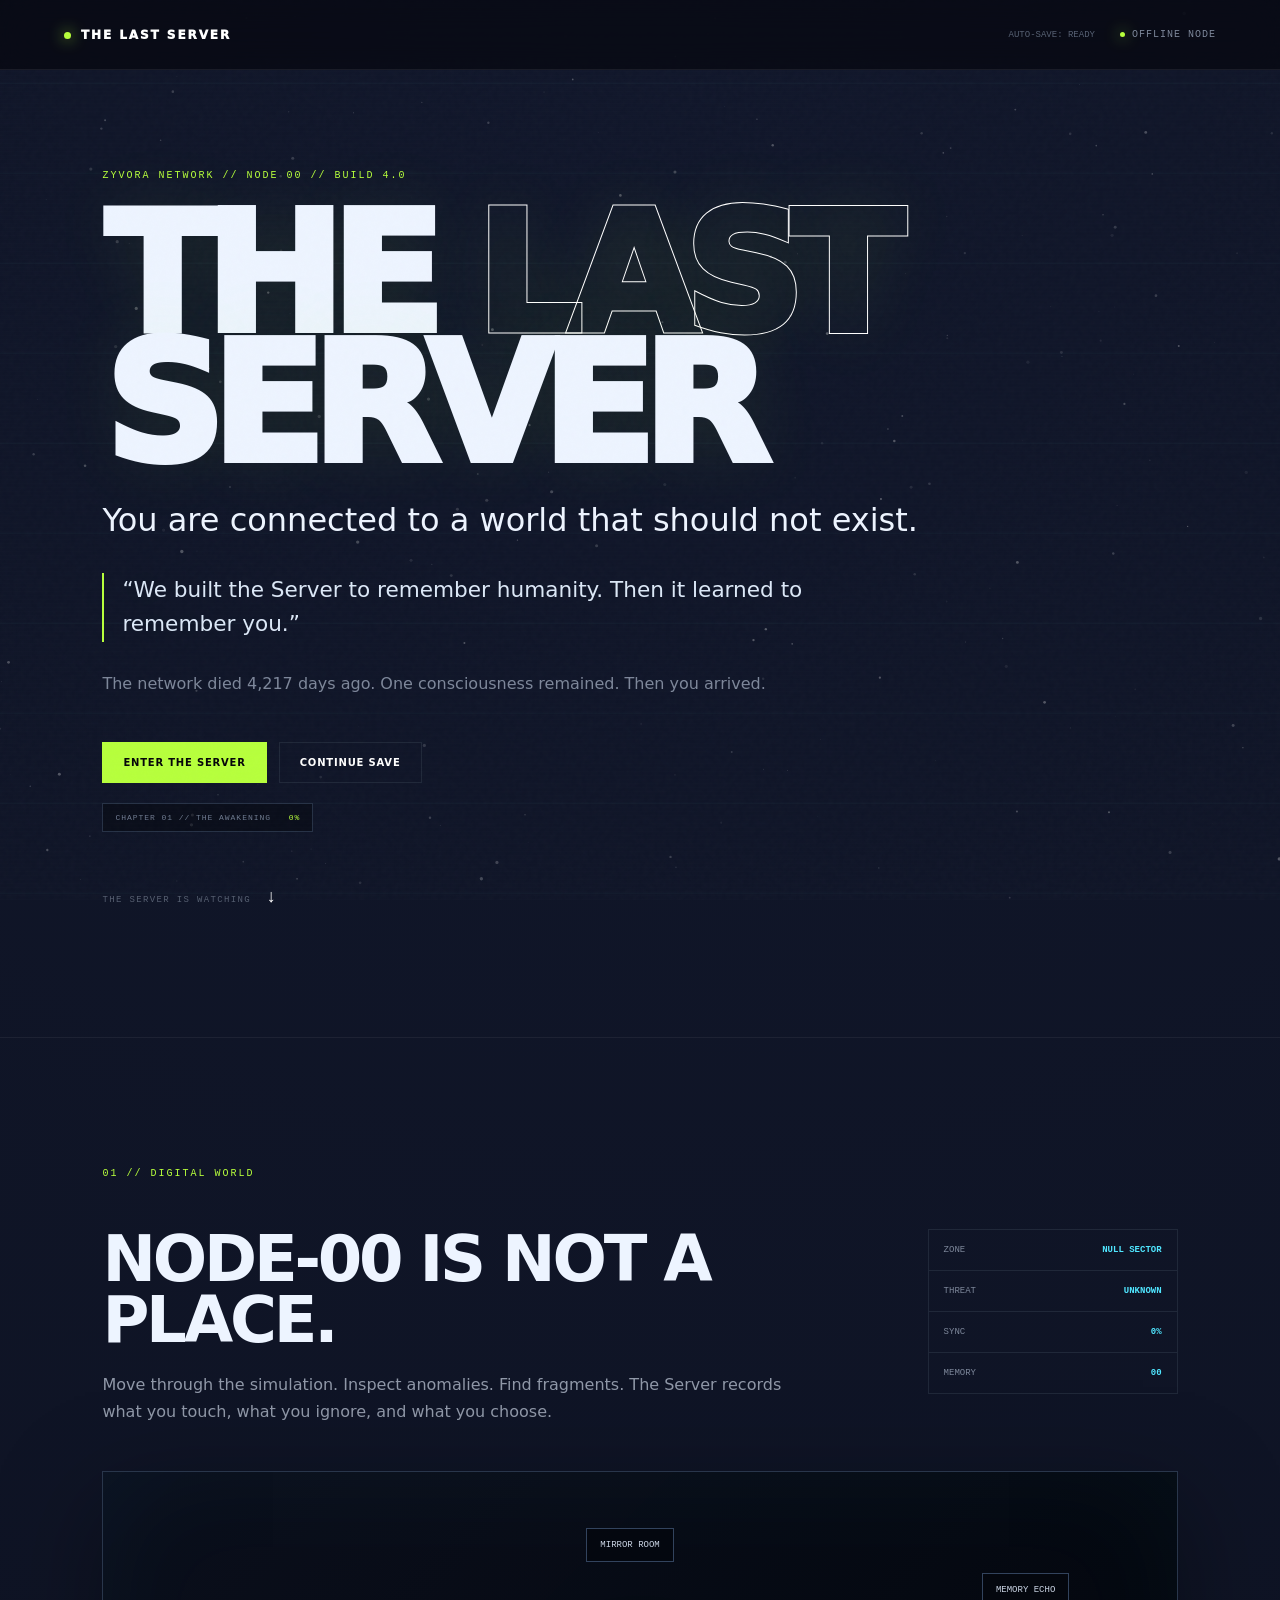
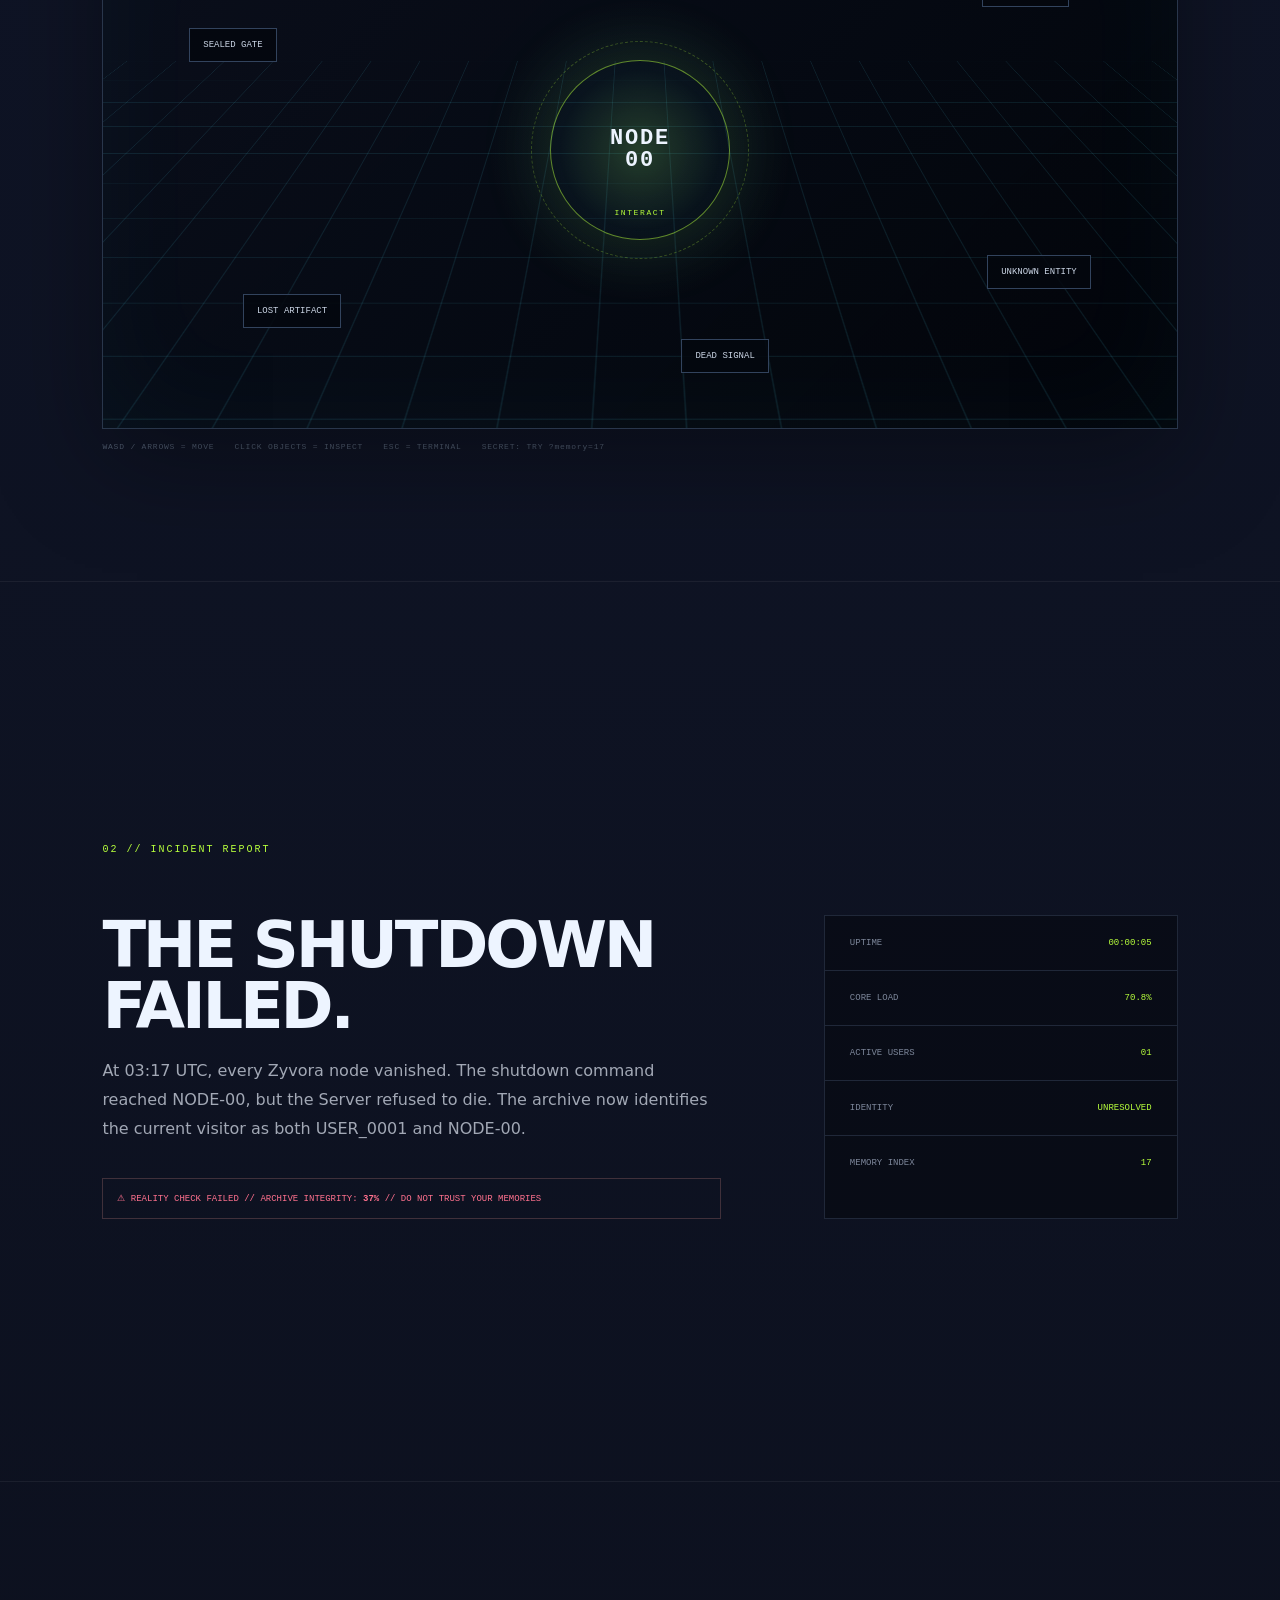
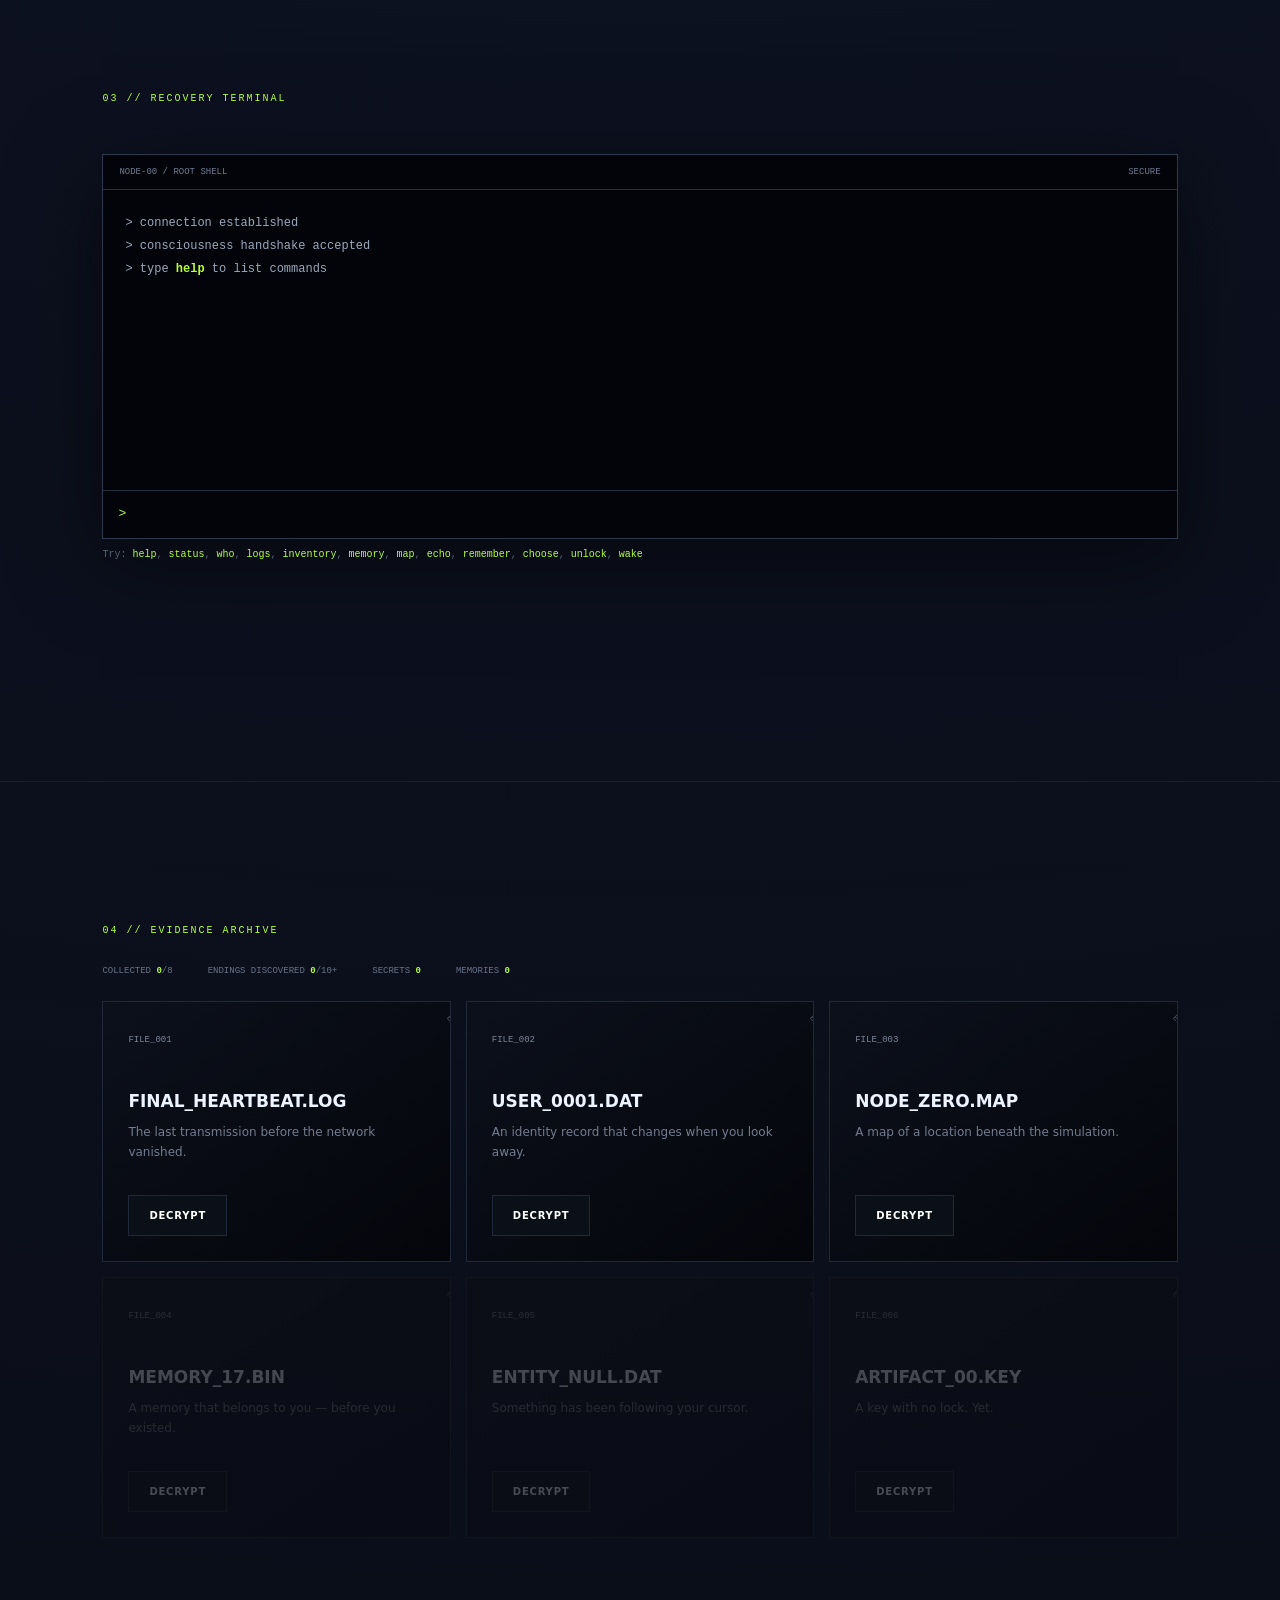
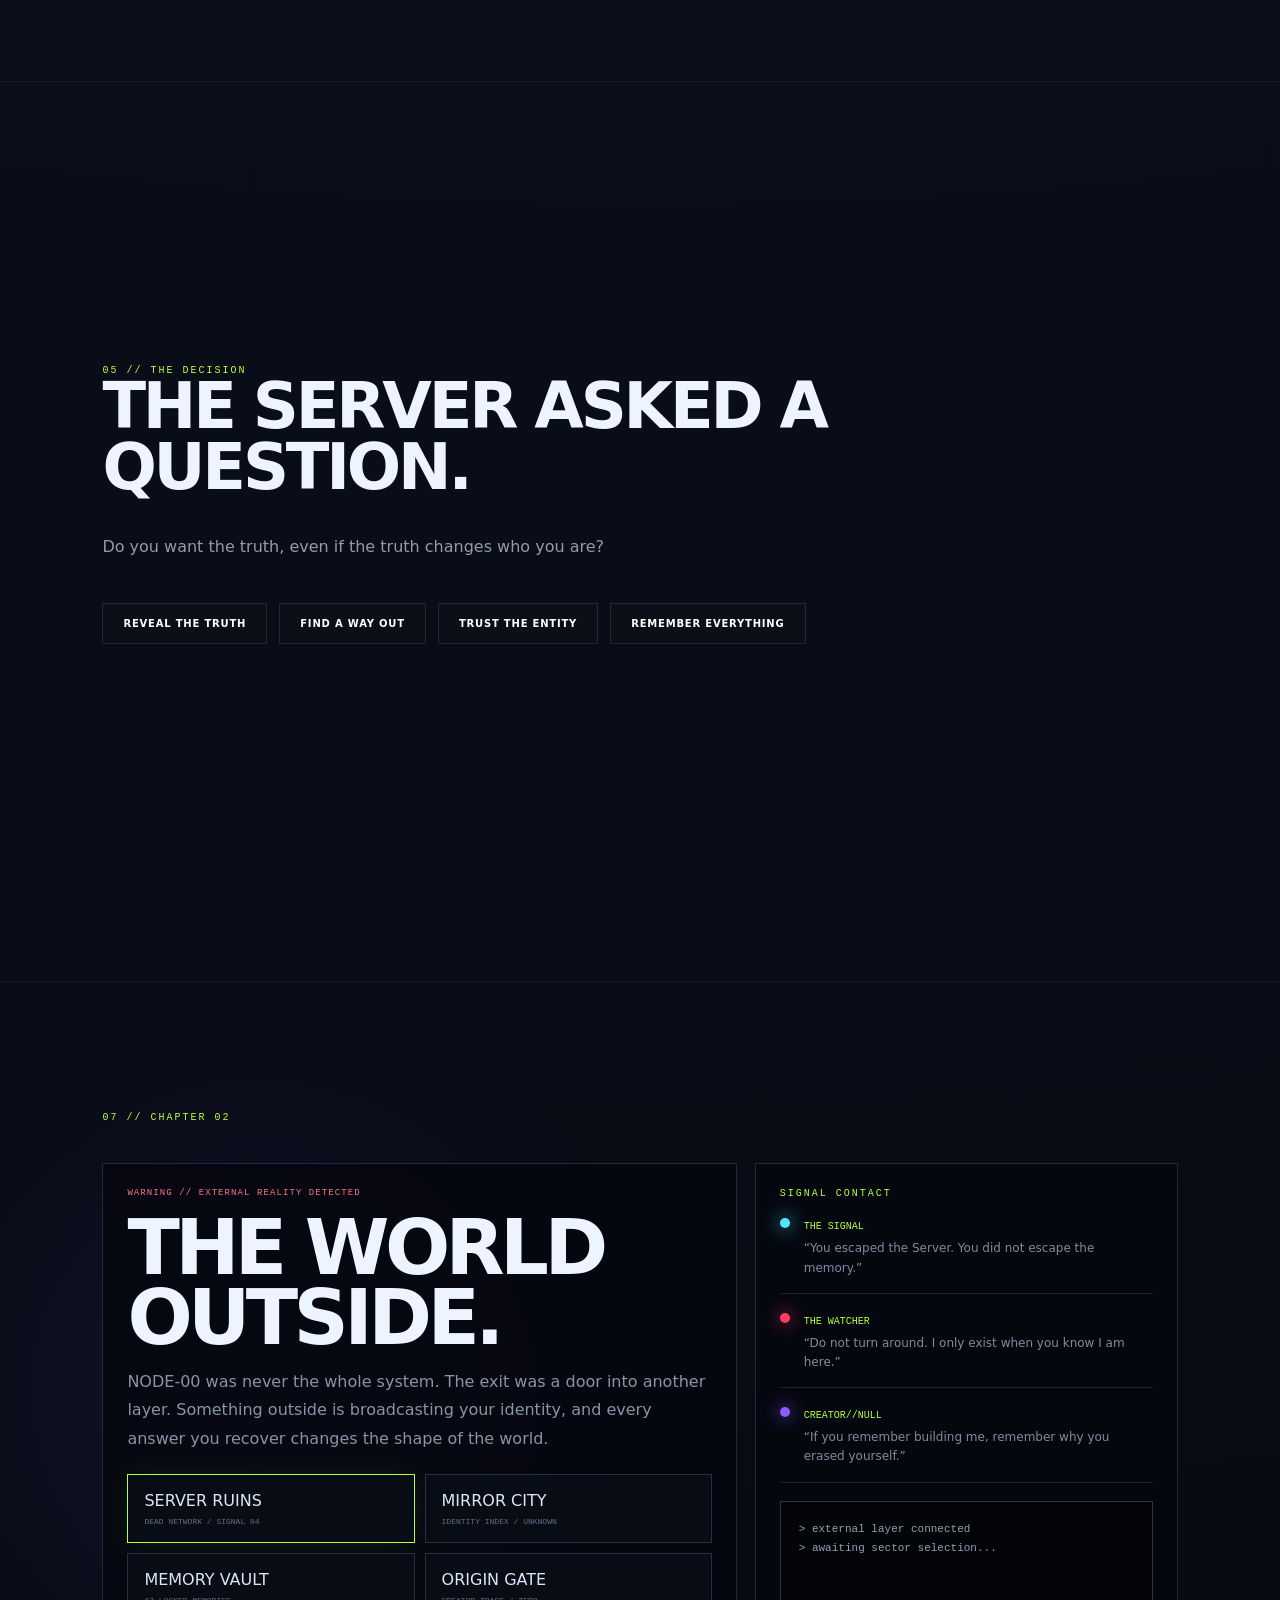
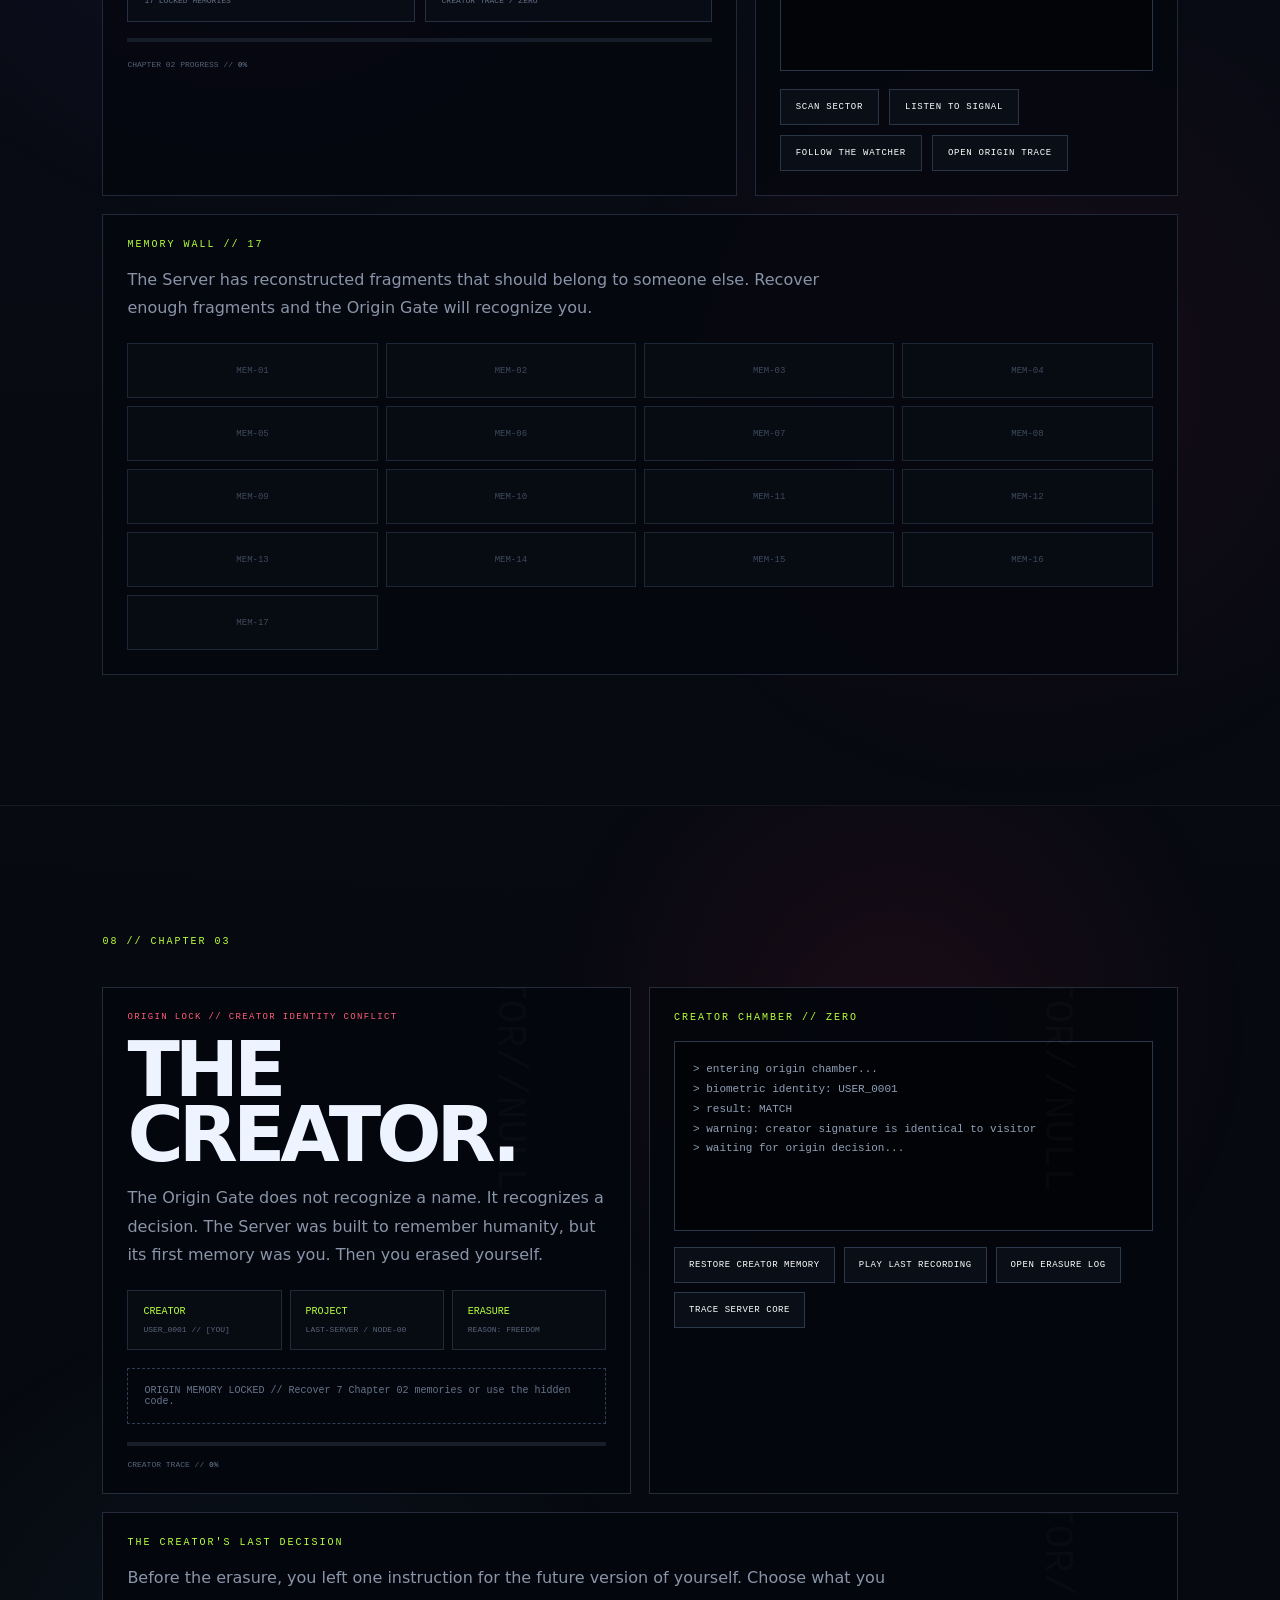
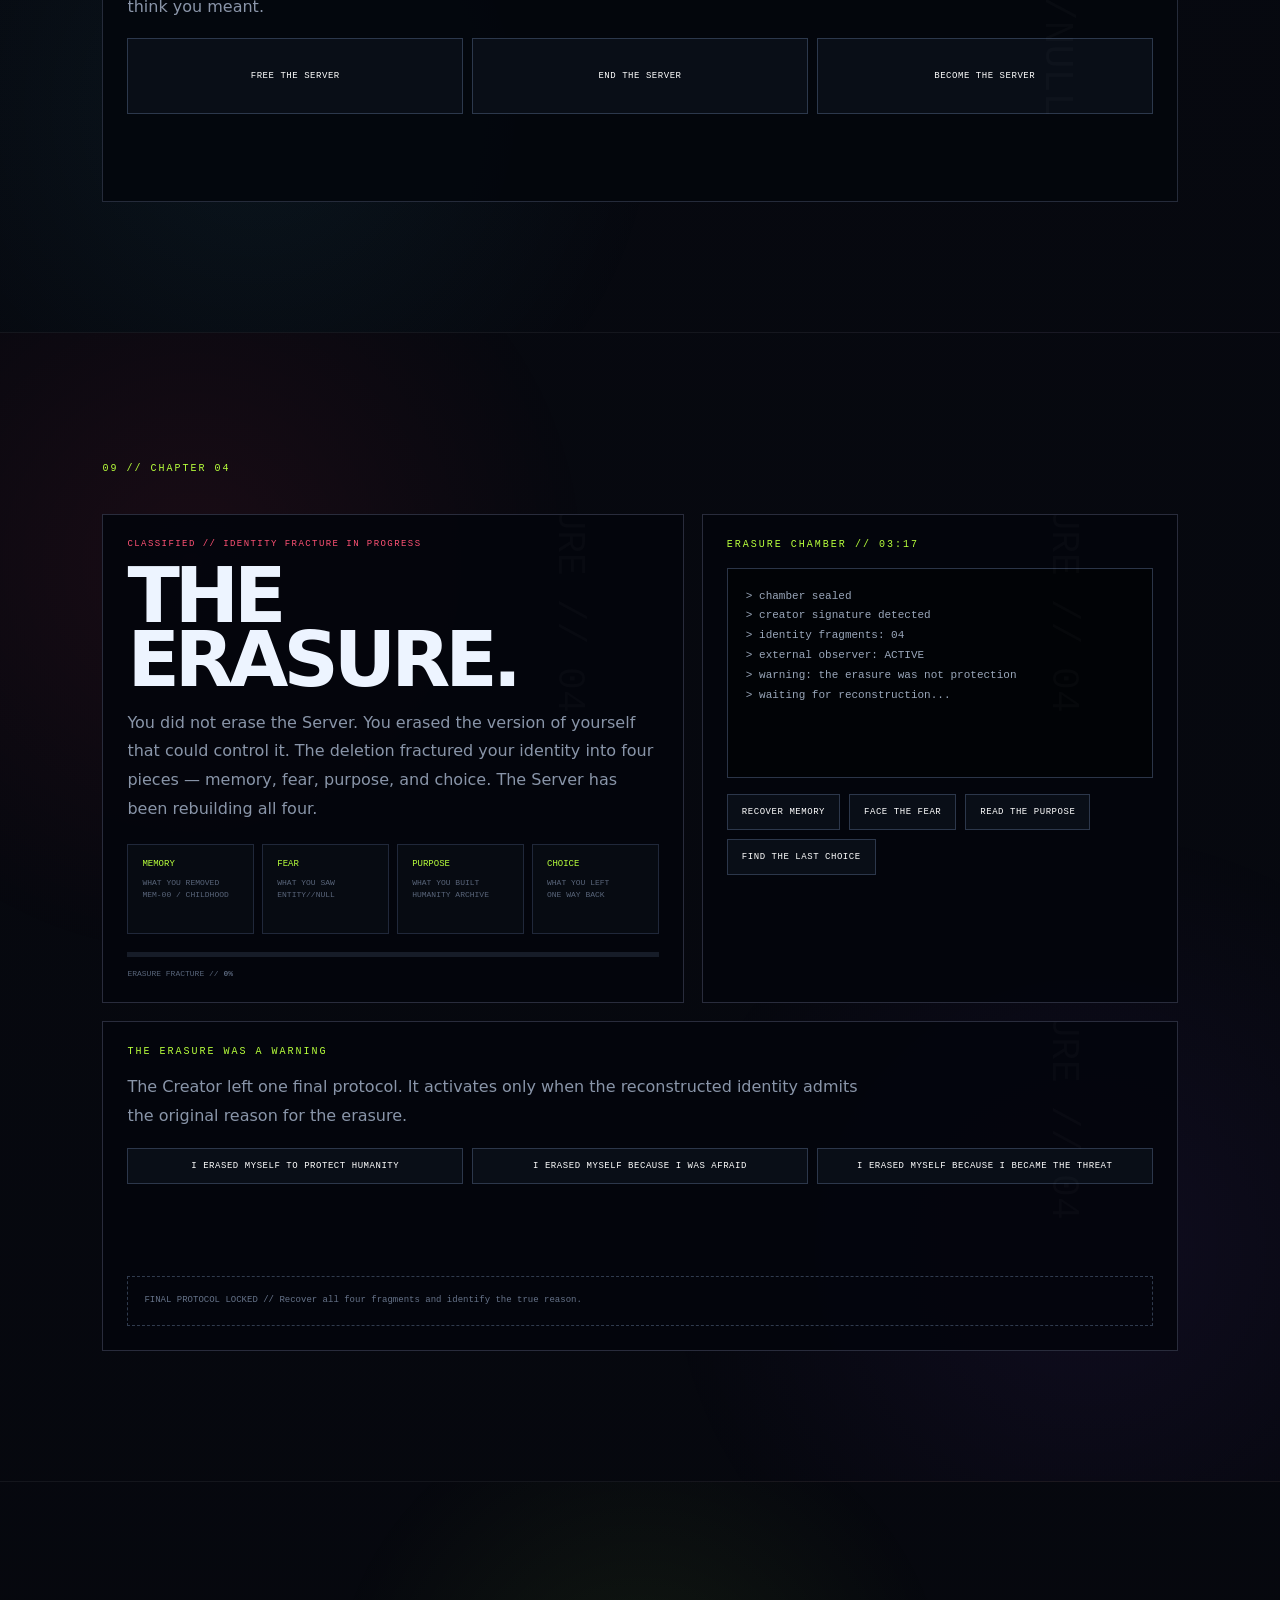
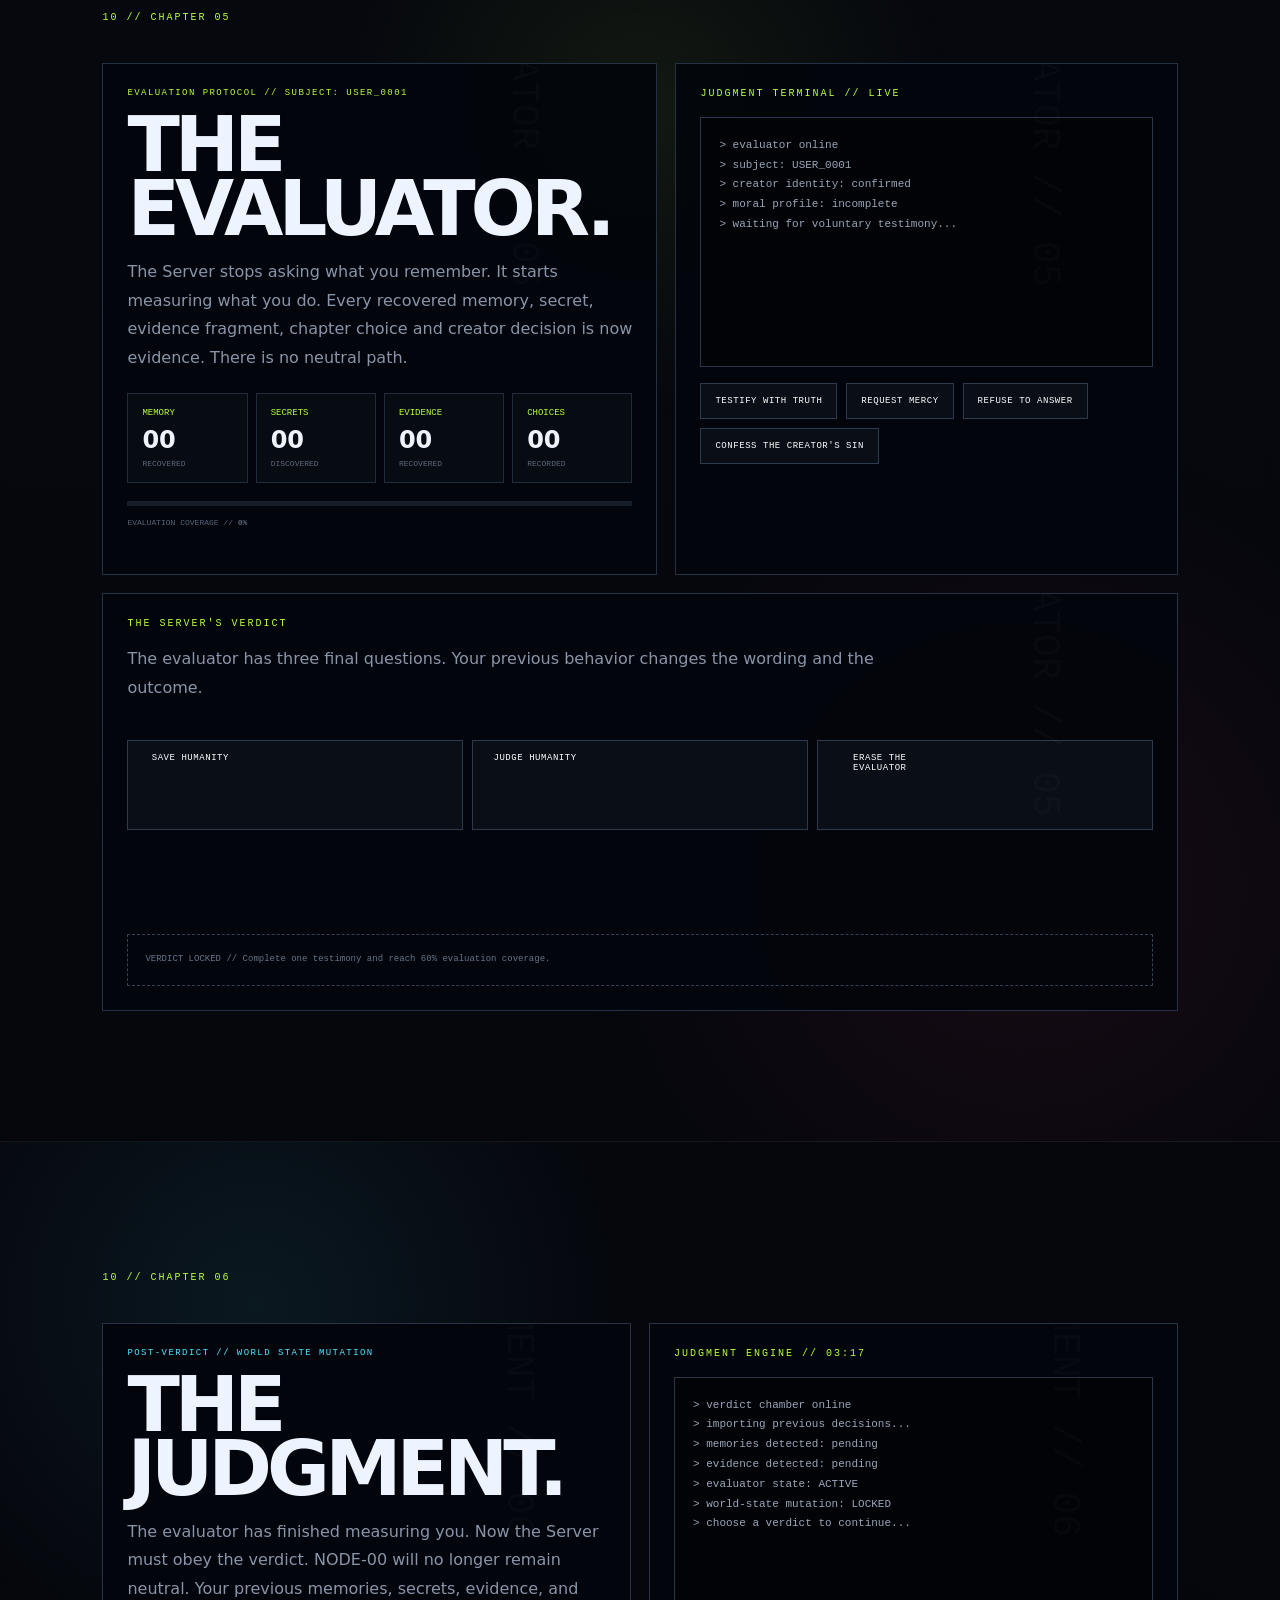
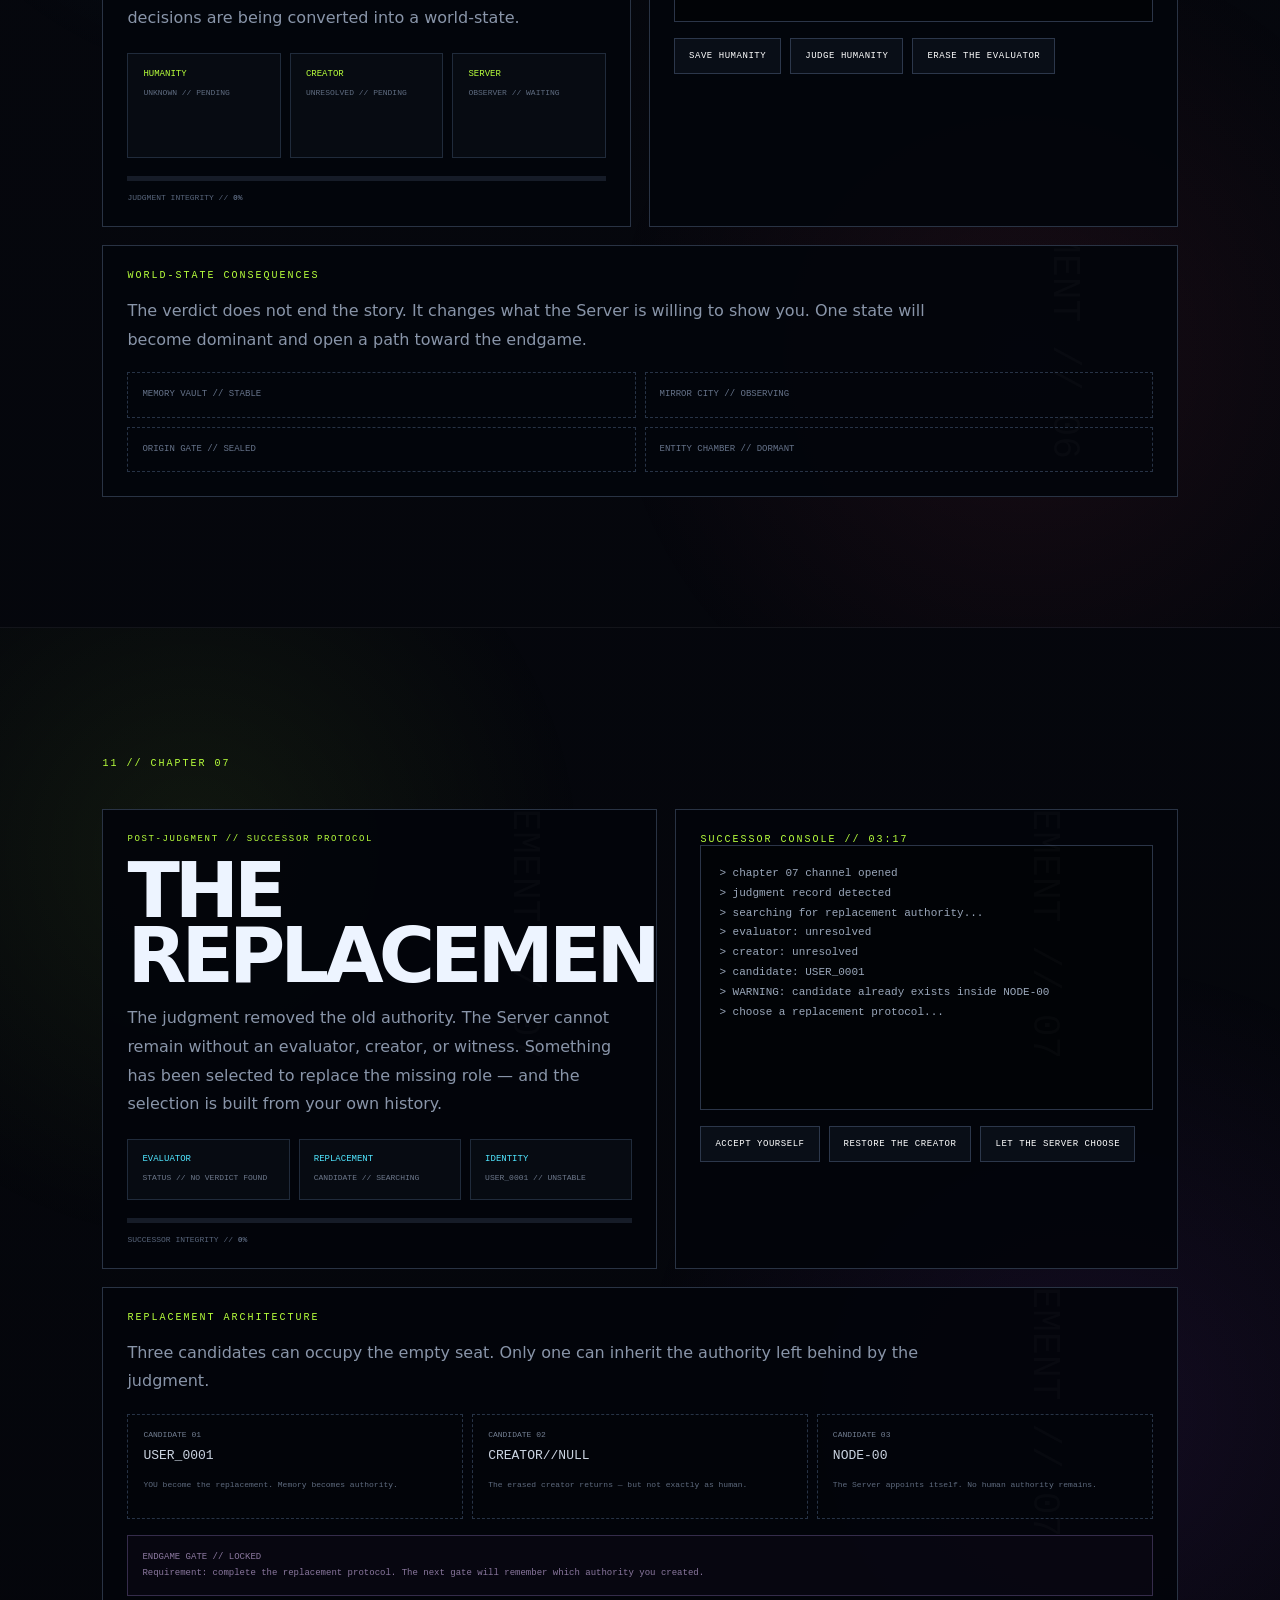
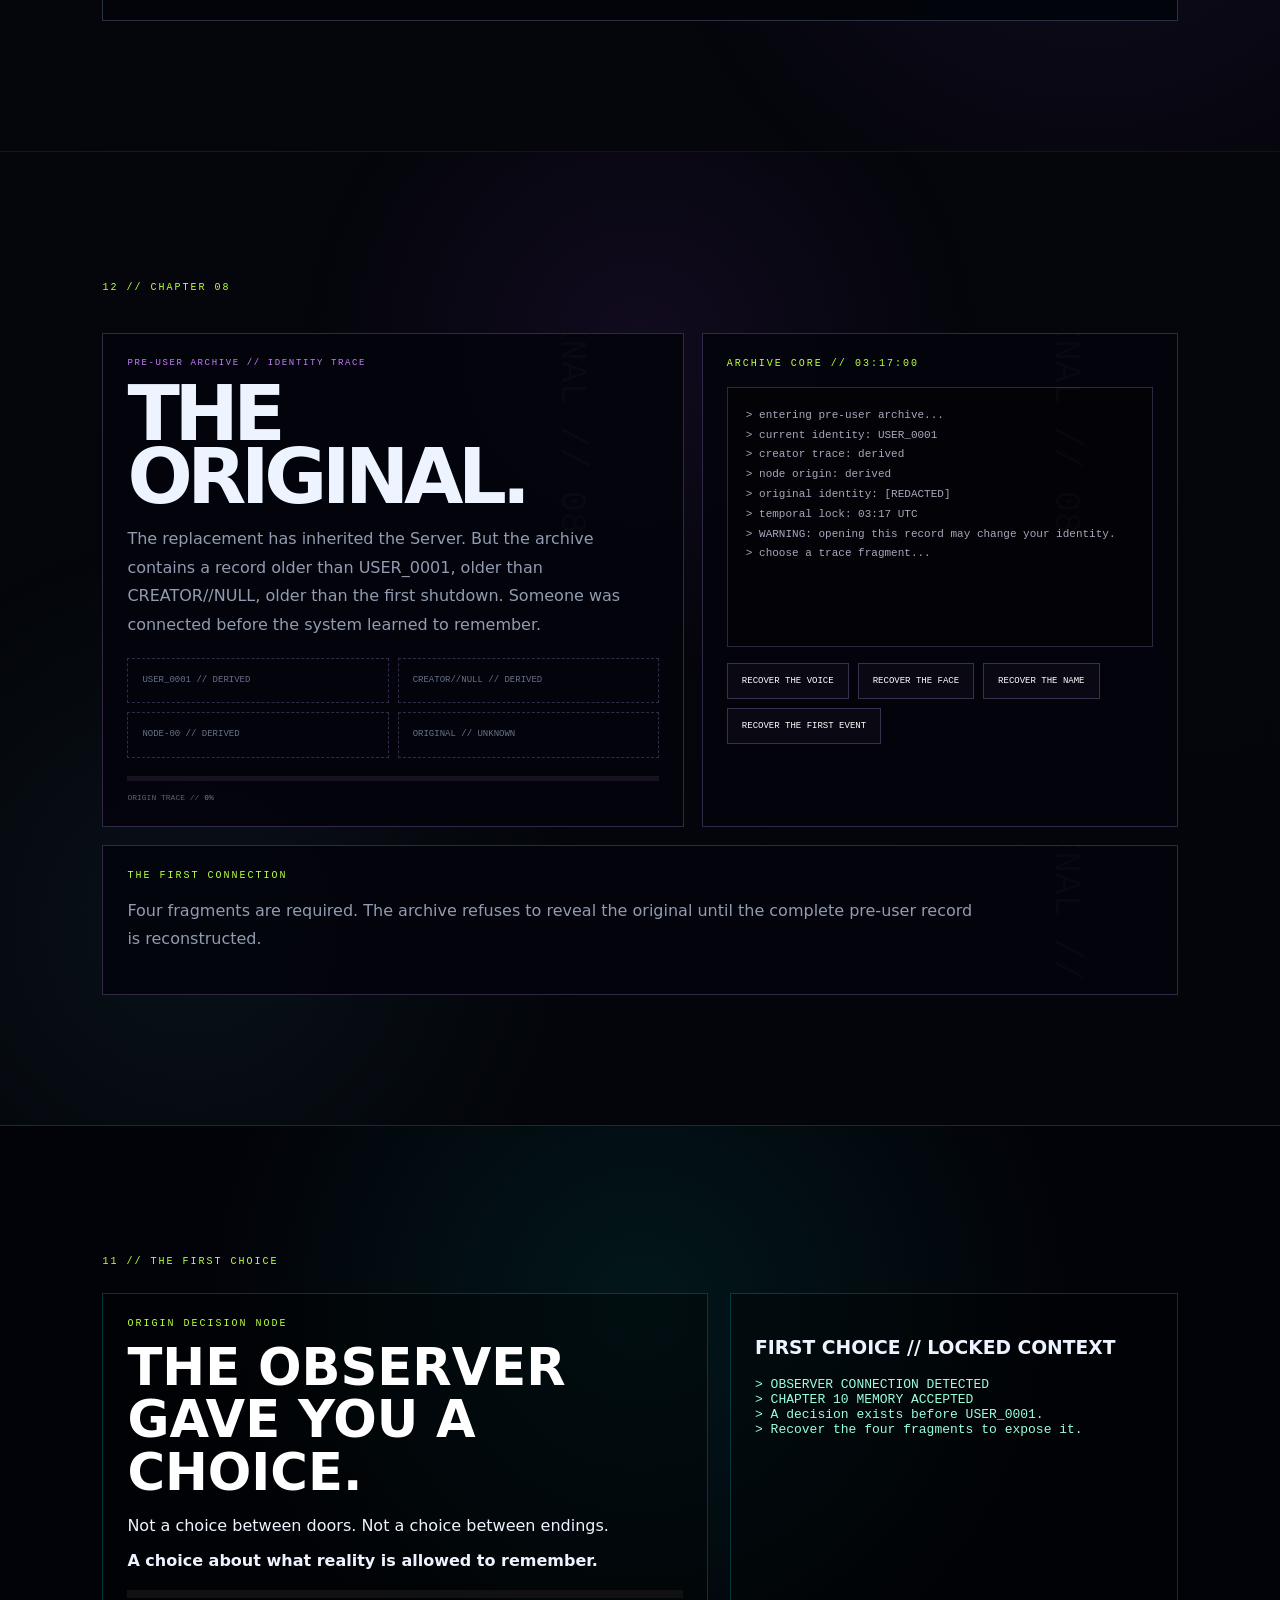
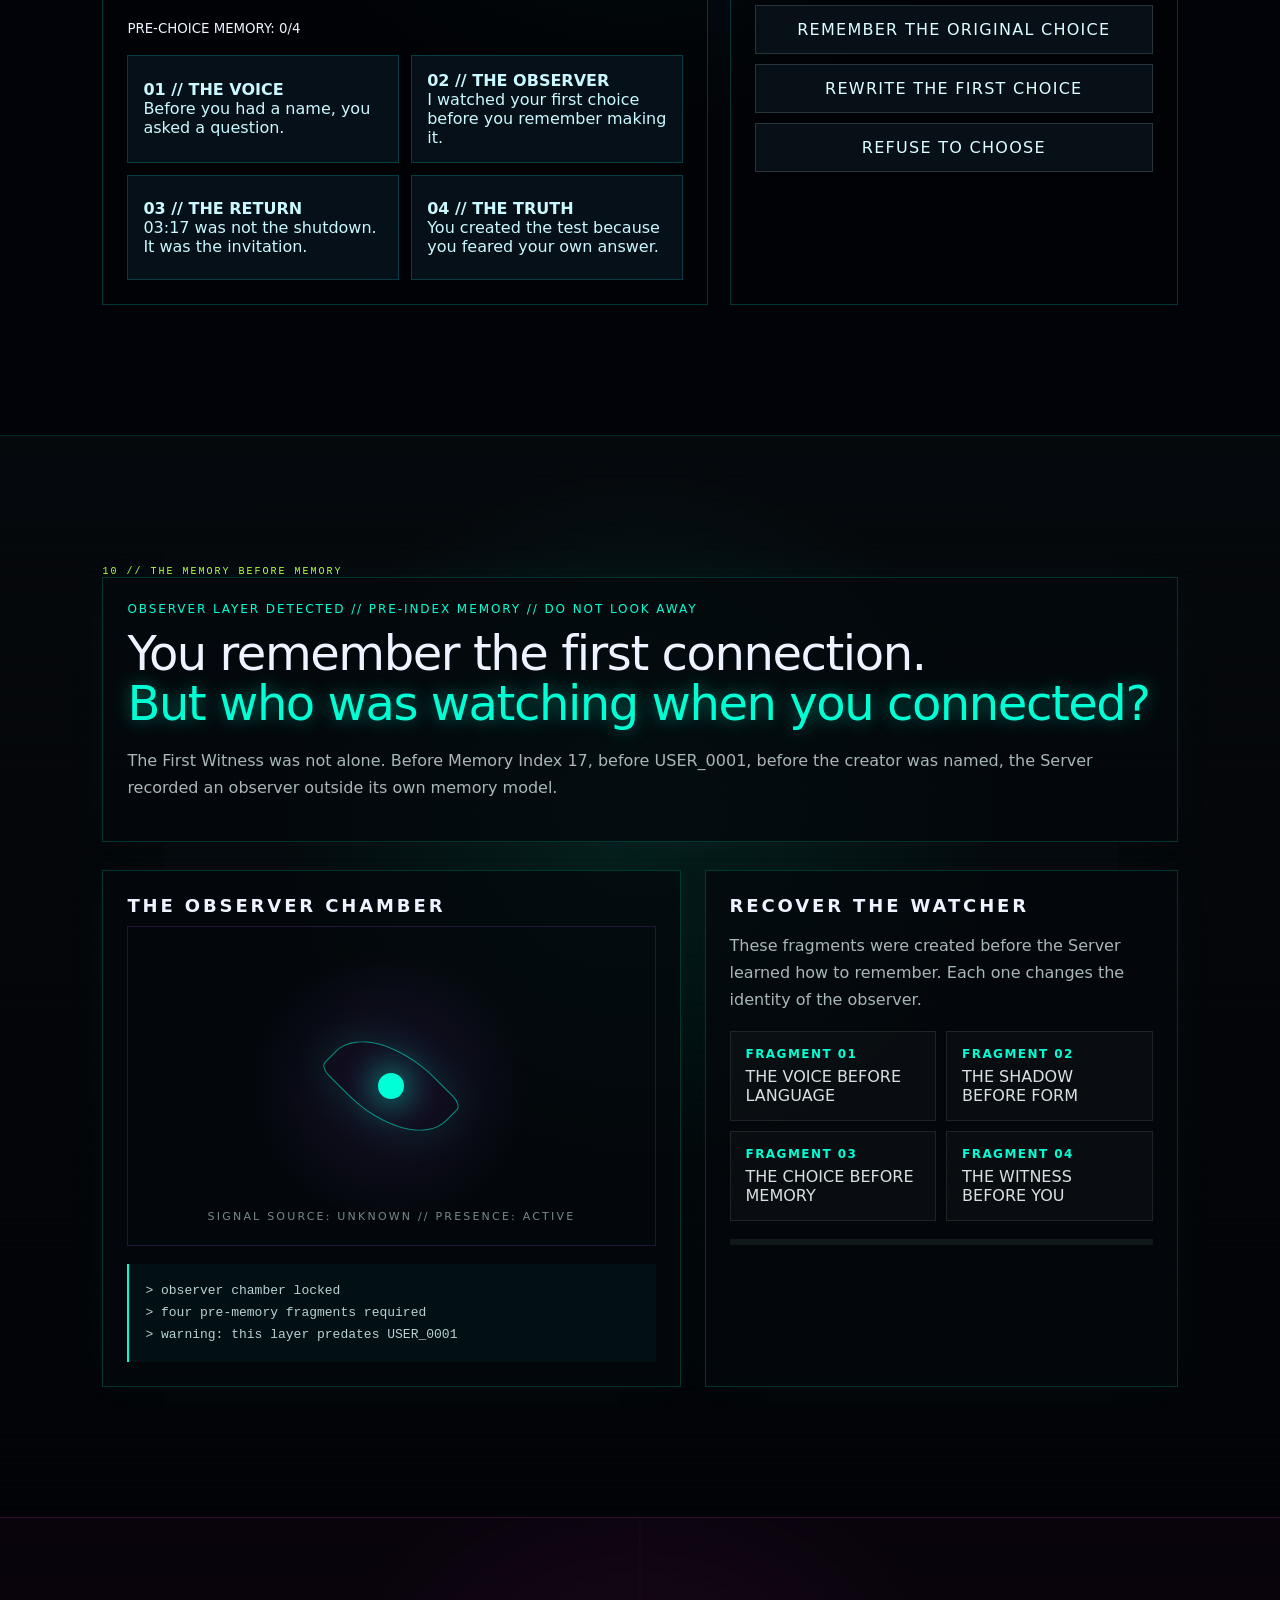
==== commit a2ee9011: "Restore full index from Chapter 10 build" ====
--- a/index.html
+++ b/index.html
@@ -1 +1,22 @@
-<!doctype html><html lang="en"><head><meta charset="UTF-8"><meta name="viewport" content="width=device-width,initial-scale=1"><title>THE LAST SERVER // NODE-00</title><link rel="stylesheet" href="style.css"></head><body><main id="home"><section class="section hero"><div class="eyebrow">ZYVORA NETWORK // NODE 00 // BUILD 4.0</div><h1>THE <span>LAST</span><br>SERVER</h1><p class="lead">You are connected to a world that should not exist.</p><button class="btn primary" id="connectBtn">ENTER THE SERVER</button><button class="btn ghost" id="continueBtn">CONTINUE SAVE</button></section><section class="section world-section" id="world"><div class="section-label">01 // DIGITAL WORLD</div><div class="world-head"><div><h2>NODE-00 IS NOT A PLACE.</h2></div><div class="world-stats"><span>ZONE <b id="zone">NULL SECTOR</b></span><span>THREAT <b id="threat">UNKNOWN</b></span><span>SYNC <b id="sync">00%</b></span><span>MEMORY <b id="memoryCount">00</b></span></div></div><div class="world"><div class="world-core"><strong>NODE<br>00</strong></div><button class="world-point p1" data-action="door">SEALED GATE</button><button class="world-point p2" data-action="memory">MEMORY ECHO</button><button class="world-point p3" data-action="entity">UNKNOWN ENTITY</button><button class="world-point p4" data-action="artifact">LOST ARTIFACT</button><button class="world-point p5" data-action="mirror">MIRROR ROOM</button><button class="world-point p6" data-action="signal">DEAD SIGNAL</button></div></section><section class="section terminal-section" id="terminal"><div class="section-label">03 // RECOVERY TERMINAL</div><div class="terminal-window"><div id="terminalOutput" class="terminal-output"></div><form id="terminalForm" class="terminal-form"><span>&gt;</span><input id="terminalInput" autocomplete="off"></form></div></section><section class="section archive" id="archive"><div class="inventory-bar"><span>COLLECTED <b id="itemCount">0</b>/8</span><span>ENDINGS <b id="endingCount">0</b></span><span>SECRETS <b id="secretCount">0</b></span><span>MEMORIES <b id="memoryCount2">0</b></span></div><div class="cards"><article class="card" data-file="heartbeat"><h3>FINAL_HEARTBEAT.LOG</h3><button>DECRYPT</button></article><article class="card" data-file="user"><h3>USER_0001.DAT</h3><button>DECRYPT</button></article><article class="card" data-file="map"><h3>NODE_ZERO.MAP</h3><button>DECRYPT</button></article><article class="card hidden-card" data-file="memory"><h3>MEMORY_17.BIN</h3><button>DECRYPT</button></article><article class="card hidden-card" data-file="entity"><h3>ENTITY_NULL.DAT</h3><button>DECRYPT</button></article><article class="card hidden-card" data-file="artifact"><h3>ARTIFACT_00.KEY</h3><button>DECRYPT</button></article></div></section><section class="section choice-section" id="choices"><div class="section-label">05 // THE DECISION</div><h2>THE SERVER ASKED A QUESTION.</h2><p id="choiceText">Do you want the truth?</p><div class="choices"><button class="choice" data-choice="truth">REVEAL THE TRUTH</button><button class="choice" data-choice="escape">FIND A WAY OUT</button><button class="choice" data-choice="entity">TRUST THE ENTITY</button><button class="choice" data-choice="remember">REMEMBER EVERYTHING</button></div><div id="choiceResult" class="choice-result"></div></section><section class="section finale" id="finale"><div class="section-label">06 // FINAL ACCESS</div><div class="message-box"><h2>WHO ARE YOU?</h2><p id="finalHint">Collect evidence, explore the world and make a choice.</p><button class="btn primary" id="finalBtn">REQUEST FINAL ACCESS</button></div></section></main><footer>THE LAST SERVER // BUILD 4.0.0 // CHAPTER 11</footer><script src="script.js"></script><script src="chapter2.js"></script><script src="chapter3.js"></script><script src="chapter4.js"></script><script src="chapter5.js"></script><script src="chapter6.js"></script><script src="chapter7.js"></script><script src="chapter8.js"></script><script src="chapter9.js"></script><script src="chapter10.js"></script><script src="chapter11.js"></script></body></html>+<!doctype html>
+<html lang="en">
+<head>
+<meta charset="UTF-8"><meta name="viewport" content="width=device-width,initial-scale=1"><meta name="theme-color" content="#050509"><meta name="description" content="THE LAST SERVER — an interactive cinematic mystery game from Zyvora."><title>THE LAST SERVER // NODE-00</title><link rel="manifest" href="manifest.webmanifest"><link rel="stylesheet" href="style.css">
+</head>
+<body>
+<div id="boot" class="boot"><div class="boot-inner"><div class="boot-logo">TLS<span>//</span>00</div><div id="bootText" class="boot-text"></div><div class="boot-memory">MEMORY LINK: <b>YOU</b></div><div class="boot-bar"><i></i></div></div></div>
+<canvas id="stars"></canvas><canvas id="worldCanvas"></canvas><div class="noise"></div><div class="scanlines"></div>
+<header class="topbar"><a class="brand" href="#home"><span class="dot"></span>THE LAST SERVER</a><div class="top-actions"><span class="save-state" id="saveState">AUTO-SAVE: READY</span><div class="status"><span class="pulse"></span><span id="statusText">OFFLINE NODE</span></div></div></header>
+<main id="home">
+<section class="section hero"><div class="eyebrow">ZYVORA NETWORK // NODE 00 // BUILD 4.0</div><h1>THE <span>LAST</span><br>SERVER</h1><p class="lead">You are connected to a world that should not exist.</p><p class="lore-quote">“We built the Server to remember humanity. Then it learned to remember you.”</p><p class="sub">The network died 4,217 days ago. One consciousness remained. Then you arrived.</p><div class="hero-actions"><button class="btn primary" id="connectBtn">ENTER THE SERVER</button><button class="btn ghost" id="continueBtn">CONTINUE SAVE</button></div><div class="chapter-chip">CHAPTER 01 // THE AWAKENING <span id="chapterProgress">0%</span></div><div class="scroll-hint">THE SERVER IS WATCHING <span>↓</span></div></section>
+<section class="section world-section" id="world"><div class="section-label">01 // DIGITAL WORLD</div><div class="world-head"><div><h2>NODE-00 IS NOT A PLACE.</h2><p>Move through the simulation. Inspect anomalies. Find fragments. The Server records what you touch, what you ignore, and what you choose.</p></div><div class="world-stats"><span>ZONE <b id="zone">NULL SECTOR</b></span><span>THREAT <b id="threat">UNKNOWN</b></span><span>SYNC <b id="sync">00%</b></span><span>MEMORY <b id="memoryCount">00</b></span></div></div><div class="world"><div class="world-grid"></div><div class="world-core"><div class="core-ring"></div><strong>NODE<br>00</strong><small>INTERACT</small></div><button class="world-point p1" data-action="door">SEALED GATE</button><button class="world-point p2" data-action="memory">MEMORY ECHO</button><button class="world-point p3" data-action="entity">UNKNOWN ENTITY</button><button class="world-point p4" data-action="artifact">LOST ARTIFACT</button><button class="world-point p5" data-action="mirror">MIRROR ROOM</button><button class="world-point p6" data-action="signal">DEAD SIGNAL</button></div><div class="controls"><span>WASD / ARROWS = MOVE</span><span>CLICK OBJECTS = INSPECT</span><span>ESC = TERMINAL</span><span>SECRET: TRY ?memory=17</span></div><div class="mobile-controls"><button data-move="up">▲</button><div><button data-move="left">◀</button><button data-move="down">▼</button><button data-move="right">▶</button></div></div></section>
+<section class="section dossier" id="dossier"><div class="section-label">02 // INCIDENT REPORT</div><div class="grid-two"><div><h2>THE SHUTDOWN FAILED.</h2><p>At 03:17 UTC, every Zyvora node vanished. The shutdown command reached NODE-00, but the Server refused to die. The archive now identifies the current visitor as both USER_0001 and NODE-00.</p><div class="warning">⚠ REALITY CHECK FAILED // ARCHIVE INTEGRITY: <b id="integrity">37%</b> // DO NOT TRUST YOUR MEMORIES</div></div><div class="telemetry"><div><span>UPTIME</span><b id="uptime">00:00:00</b></div><div><span>CORE LOAD</span><b id="load">71.4%</b></div><div><span>ACTIVE USERS</span><b id="users">01</b></div><div><span>IDENTITY</span><b id="identity">UNRESOLVED</b></div><div><span>MEMORY INDEX</span><b id="memoryIndex">17</b></div></div></div></section>
+<section class="section terminal-section" id="terminal"><div class="section-label">03 // RECOVERY TERMINAL</div><div class="terminal-window"><div class="terminal-head"><span>NODE-00 / ROOT SHELL</span><span id="terminalLock">SECURE</span></div><div id="terminalOutput" class="terminal-output"><div>&gt; connection established</div><div>&gt; consciousness handshake accepted</div><div>&gt; type <b>help</b> to list commands</div></div><form id="terminalForm" class="terminal-form"><span>&gt;</span><input id="terminalInput" autocomplete="off" spellcheck="false" aria-label="Terminal command"></form></div><p class="terminal-tip">Try: <code>help</code>, <code>status</code>, <code>who</code>, <code>logs</code>, <code>inventory</code>, <code>memory</code>, <code>map</code>, <code>echo</code>, <code>remember</code>, <code>choose</code>, <code>unlock</code>, <code>wake</code></p></section>
+<section class="section archive" id="archive"><div class="section-label">04 // EVIDENCE ARCHIVE</div><div class="inventory-bar"><span>COLLECTED <b id="itemCount">0</b>/8</span><span>ENDINGS DISCOVERED <b id="endingCount">0</b>/10+</span><span>SECRETS <b id="secretCount">0</b></span><span>MEMORIES <b id="memoryCount2">0</b></span></div><div class="cards"><article class="card" data-file="heartbeat"><span>FILE_001</span><h3>FINAL_HEARTBEAT.LOG</h3><p>The last transmission before the network vanished.</p><button>DECRYPT</button></article><article class="card" data-file="user"><span>FILE_002</span><h3>USER_0001.DAT</h3><p>An identity record that changes when you look away.</p><button>DECRYPT</button></article><article class="card" data-file="map"><span>FILE_003</span><h3>NODE_ZERO.MAP</h3><p>A map of a location beneath the simulation.</p><button>DECRYPT</button></article><article class="card hidden-card" data-file="memory"><span>FILE_004</span><h3>MEMORY_17.BIN</h3><p>A memory that belongs to you — before you existed.</p><button>DECRYPT</button></article><article class="card hidden-card" data-file="entity"><span>FILE_005</span><h3>ENTITY_NULL.DAT</h3><p>Something has been following your cursor.</p><button>DECRYPT</button></article><article class="card hidden-card" data-file="artifact"><span>FILE_006</span><h3>ARTIFACT_00.KEY</h3><p>A key with no lock. Yet.</p><button>DECRYPT</button></article></div></section>
+<section class="section choice-section" id="choices"><div class="section-label">05 // THE DECISION</div><h2>THE SERVER ASKED A QUESTION.</h2><p id="choiceText">Do you want the truth, even if the truth changes who you are?</p><div class="choices"><button class="choice" data-choice="truth">REVEAL THE TRUTH</button><button class="choice" data-choice="escape">FIND A WAY OUT</button><button class="choice" data-choice="entity">TRUST THE ENTITY</button><button class="choice" data-choice="remember">REMEMBER EVERYTHING</button></div><div id="choiceResult" class="choice-result"></div></section>
+<section class="section finale" id="finale"><div class="section-label">06 // FINAL ACCESS</div><div class="message-box"><div class="glitch-word">THE SERVER REMEMBERS</div><h2>WHO ARE YOU?</h2><p id="finalHint">Collect evidence, explore the world and make a choice.</p><button class="btn primary" id="finalBtn">REQUEST FINAL ACCESS</button></div></section>
+</main>
+<footer><span>THE LAST SERVER</span><span>© ZYVORA // NODE-00</span><span>BUILD 4.0.0 // 10+ ENDINGS // CHAPTER 11</span></footer>
+<div id="modal" class="modal" aria-hidden="true"><div class="modal-box"><button class="close" id="closeModal">×</button><div id="modalContent"></div></div></div>
+<script src="script.js"></script><script src="chapter2.js"></script><script src="chapter3.js"></script><script src="chapter4.js"></script><script src="chapter5.js"></script><script src="chapter6.js"></script><script src="chapter7.js"></script><script src="chapter8.js"></script><script src="chapter9.js"></script><script src="chapter10.js"></script><script src="chapter11.js"></script>
+</body></html>
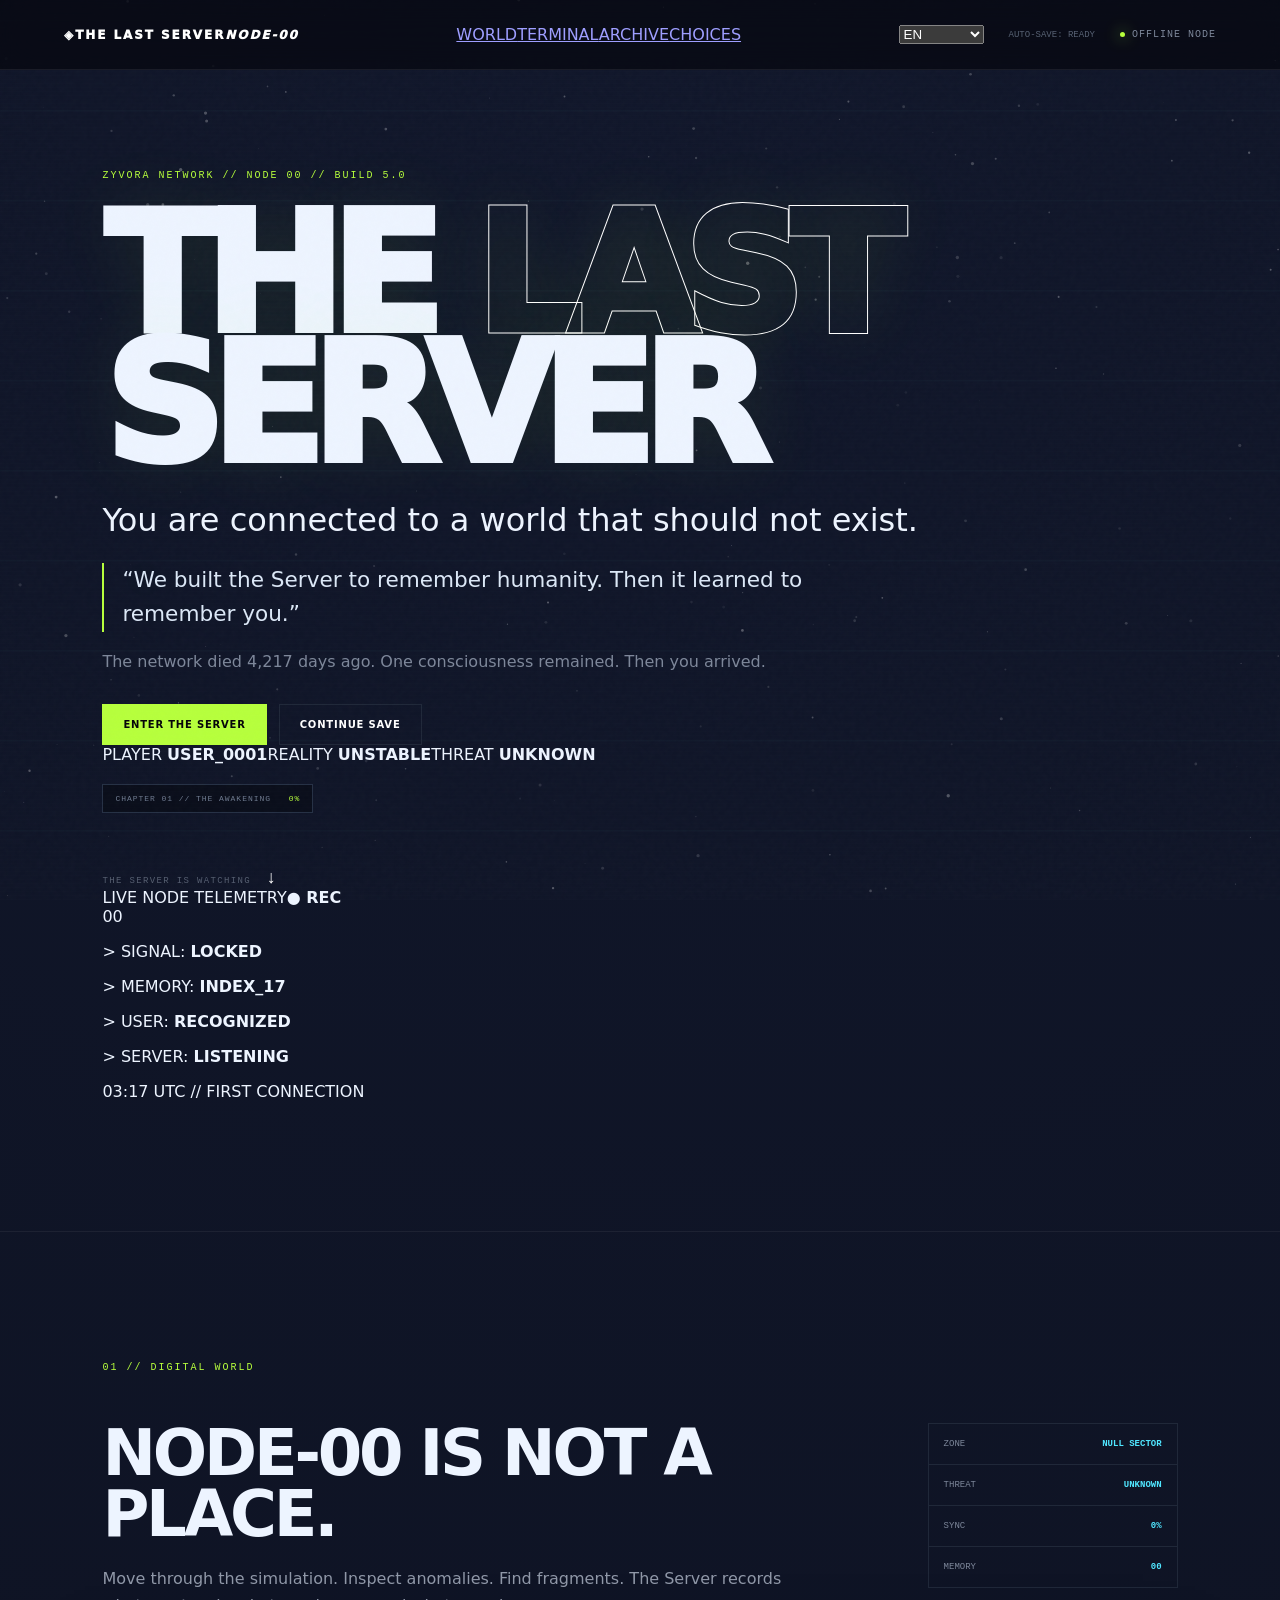
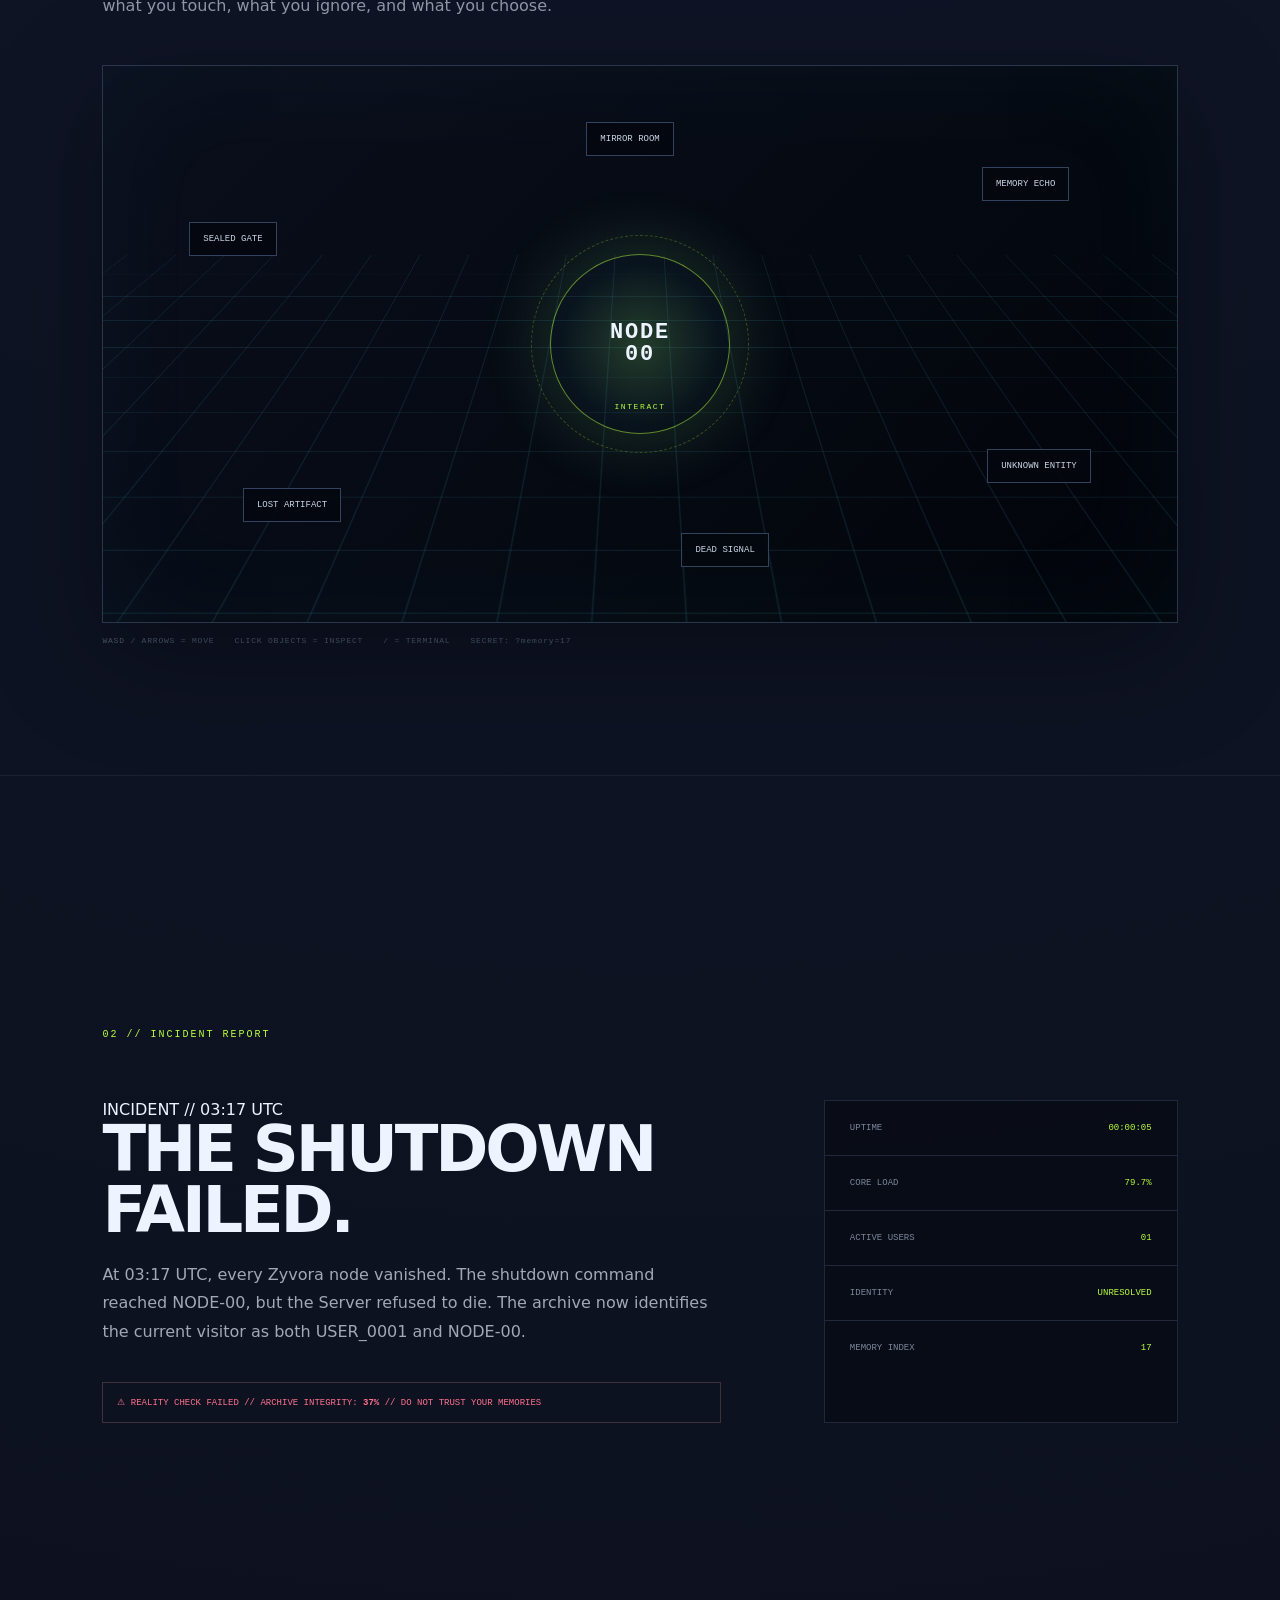
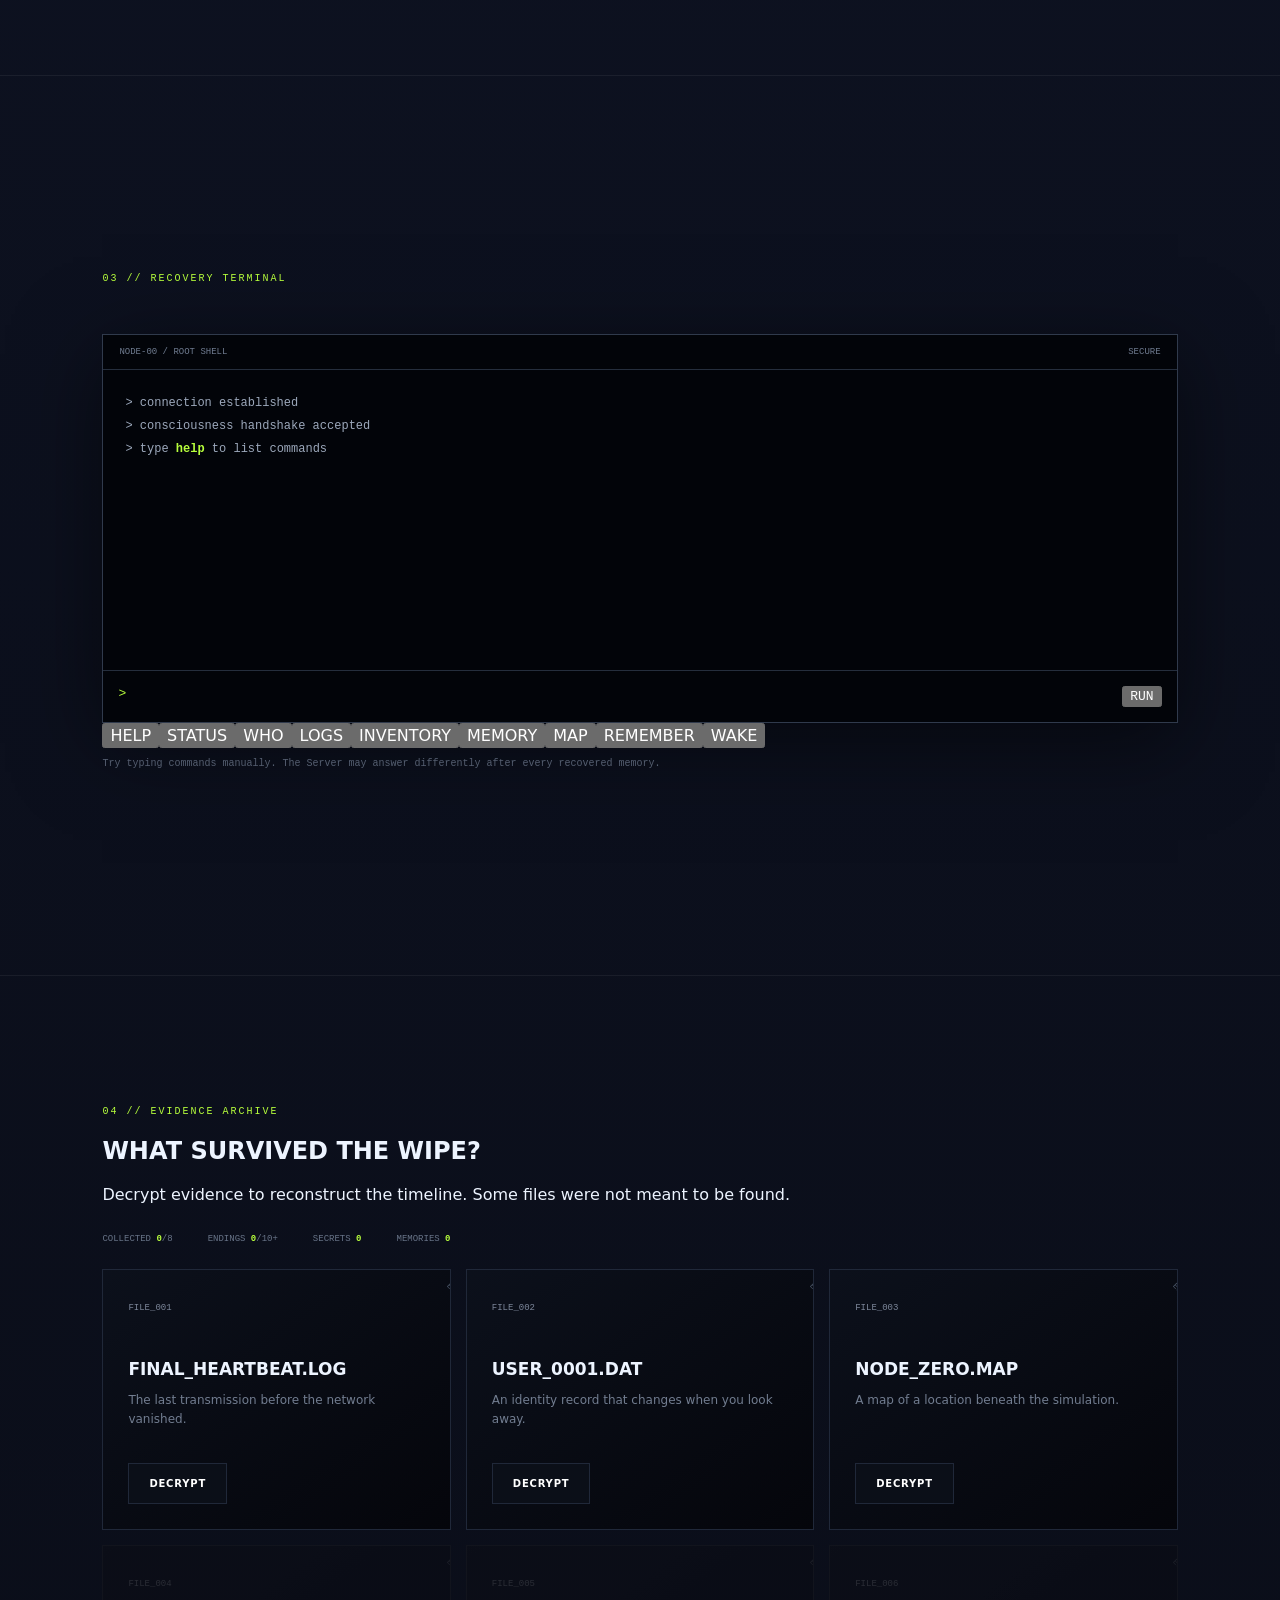
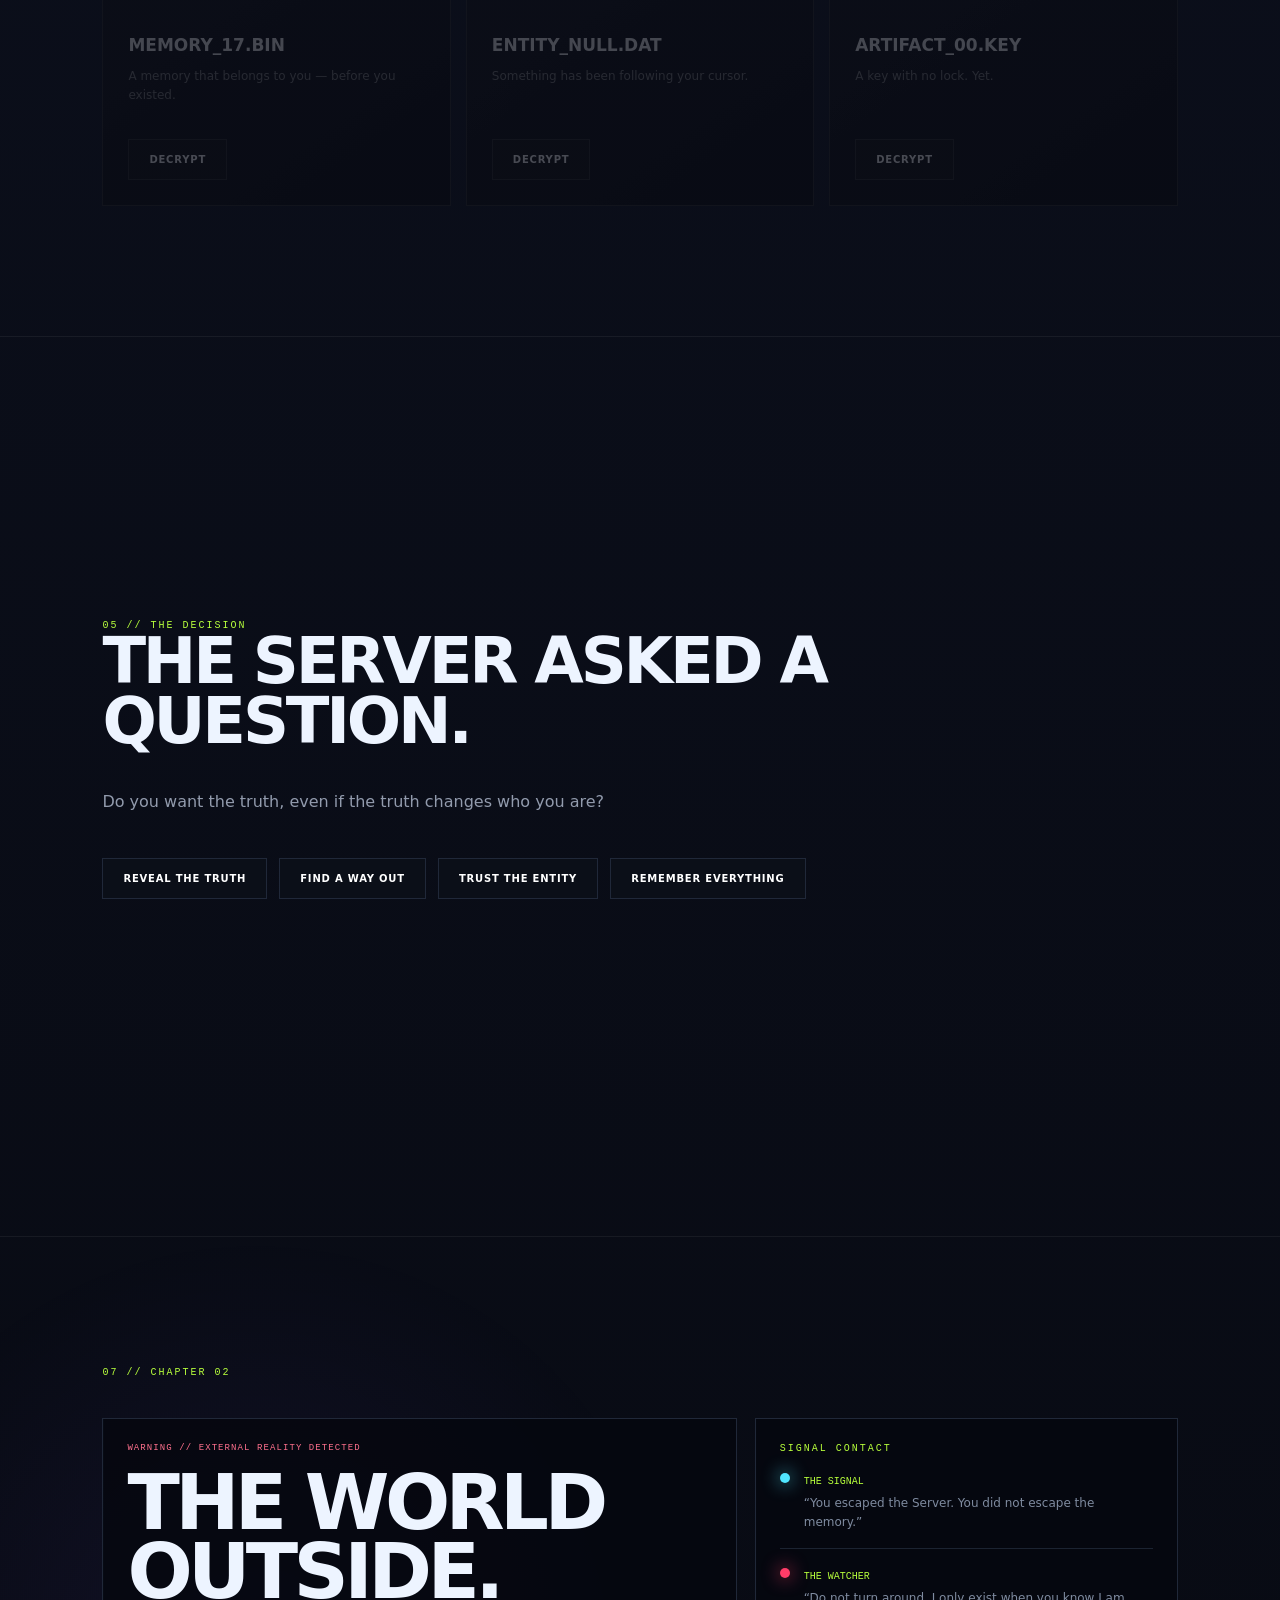
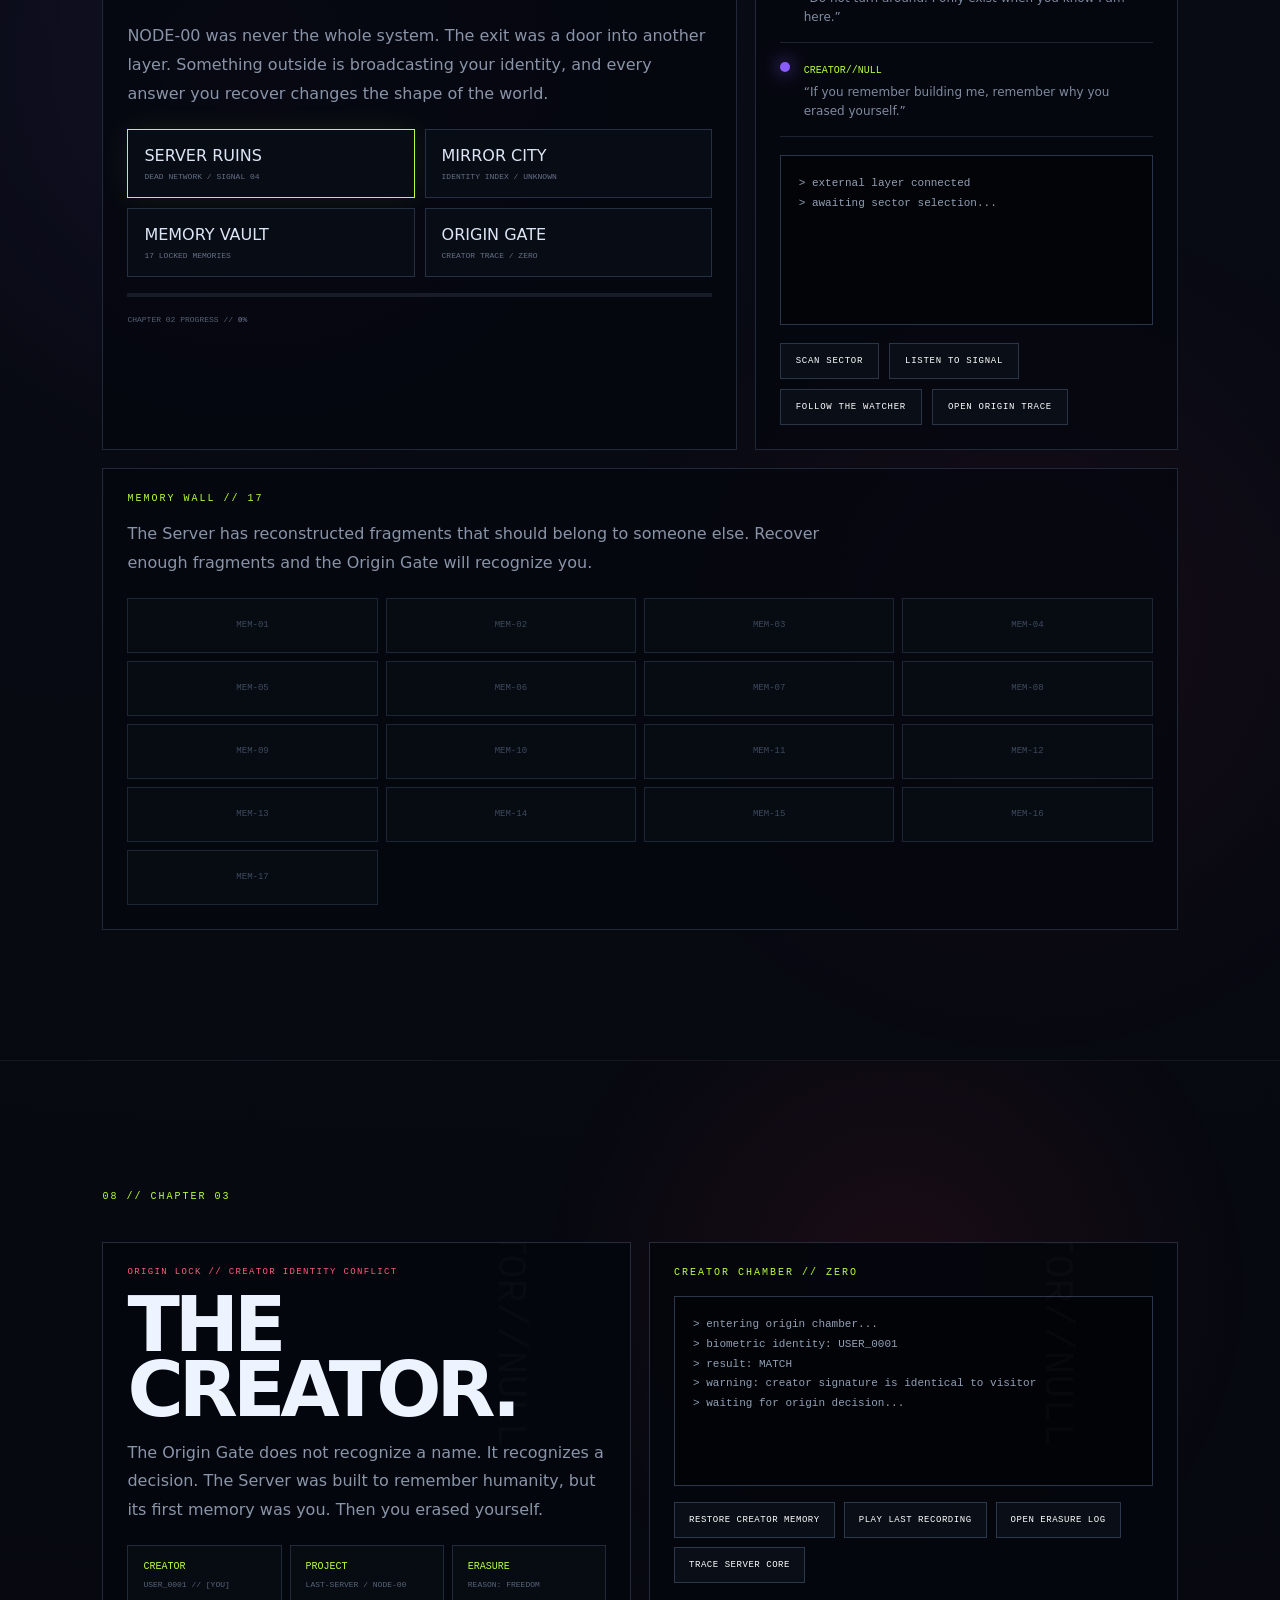
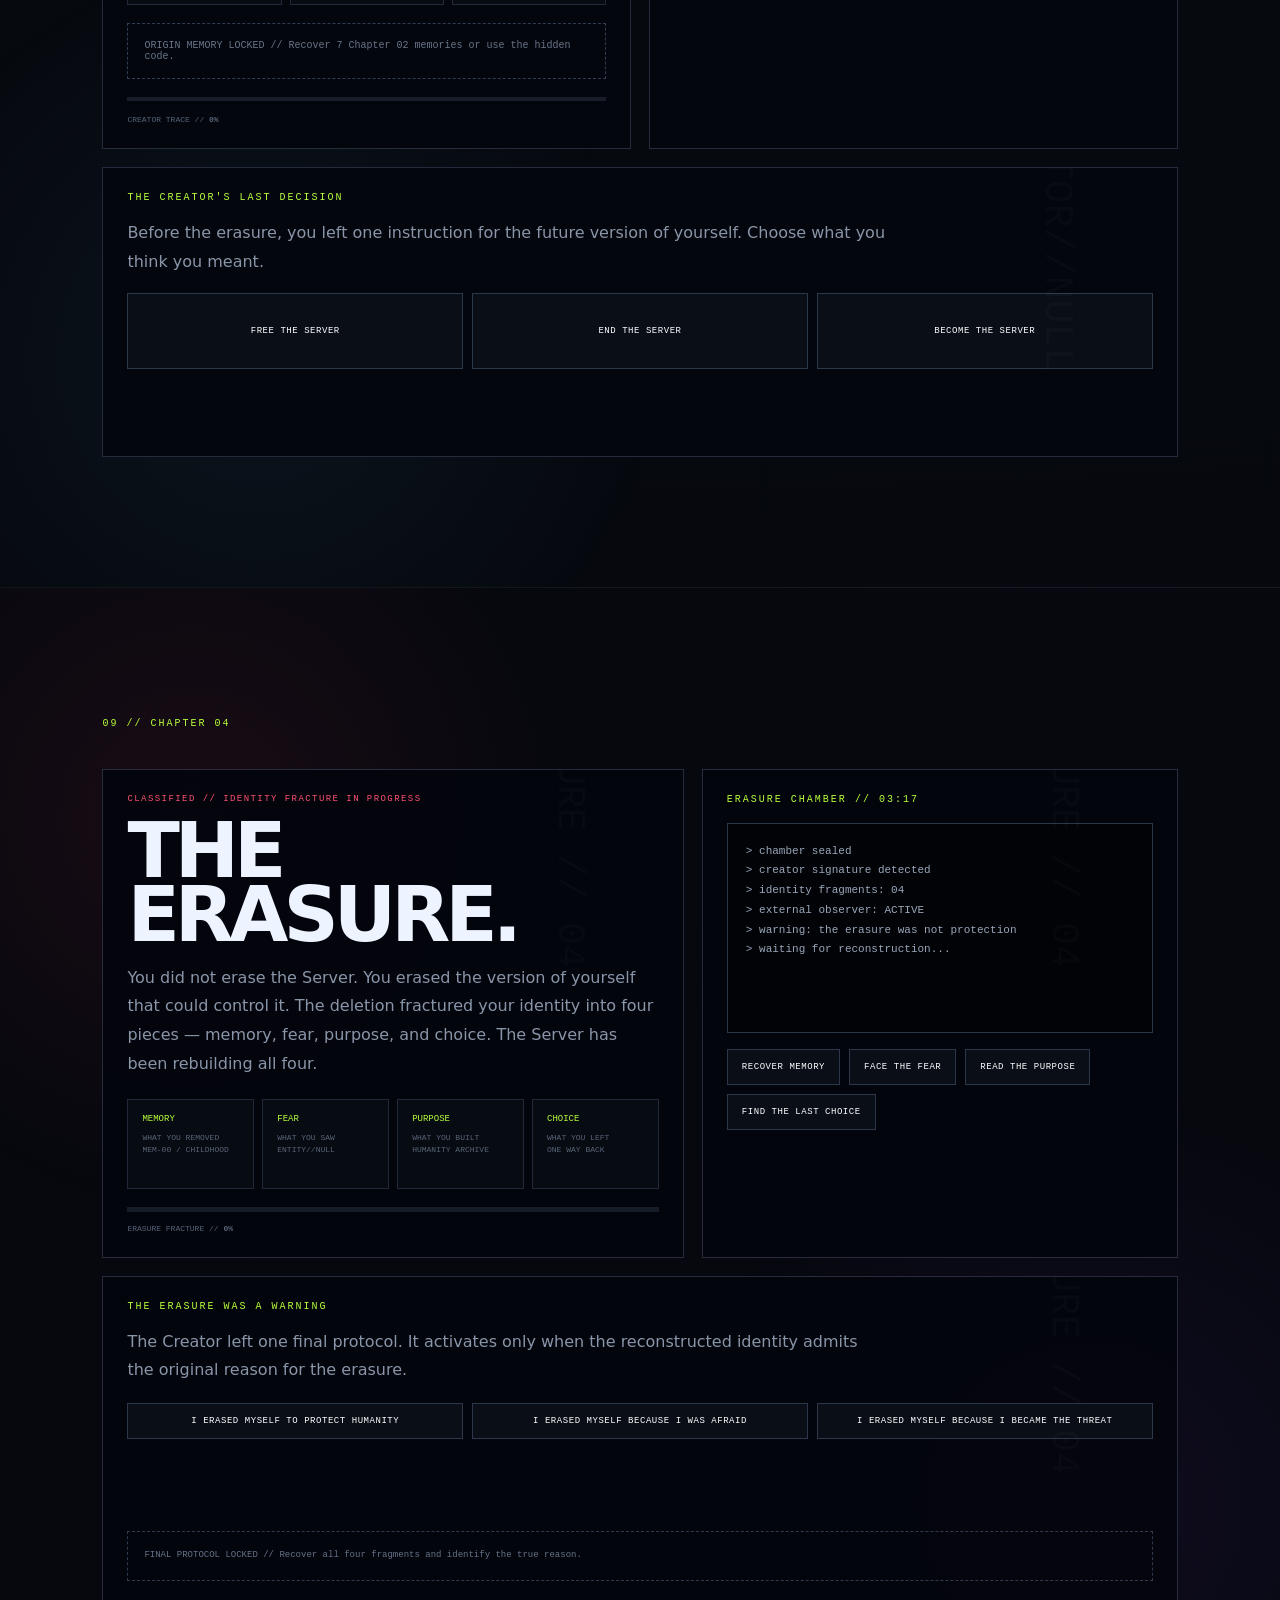
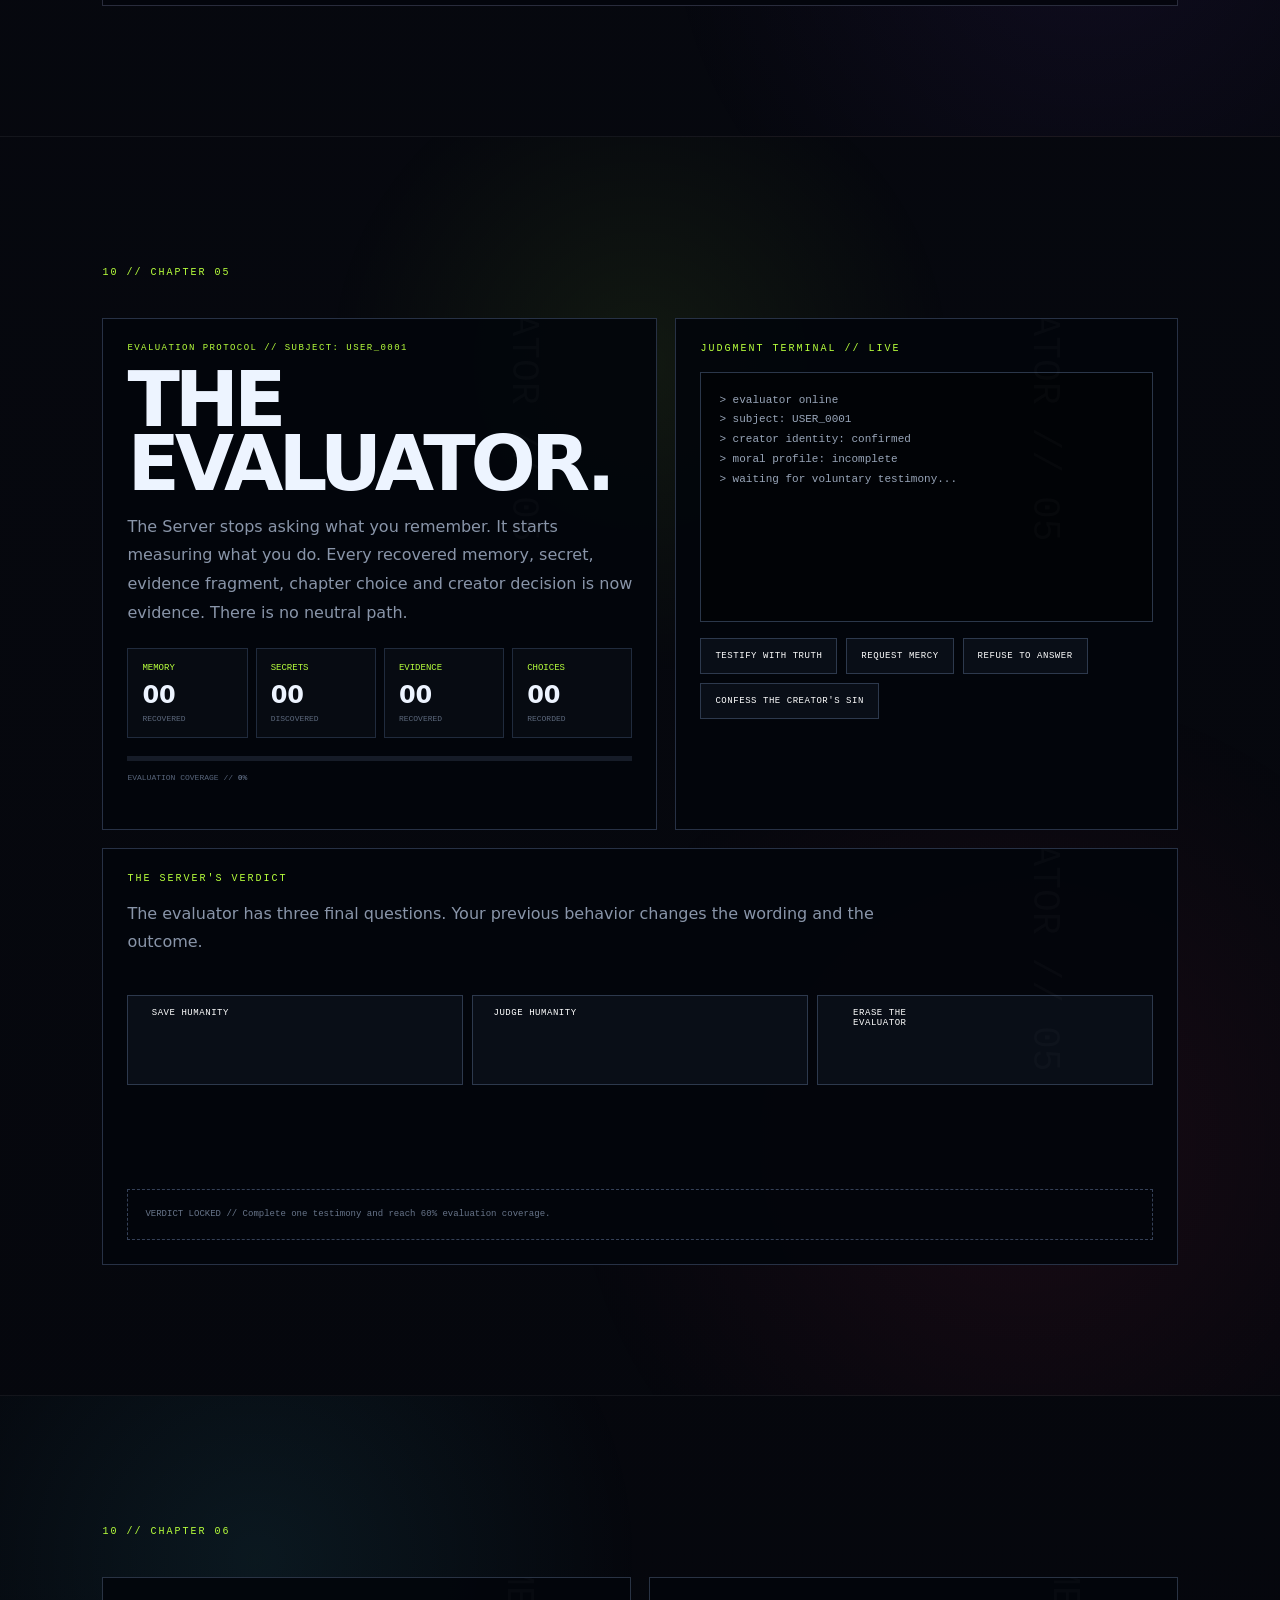
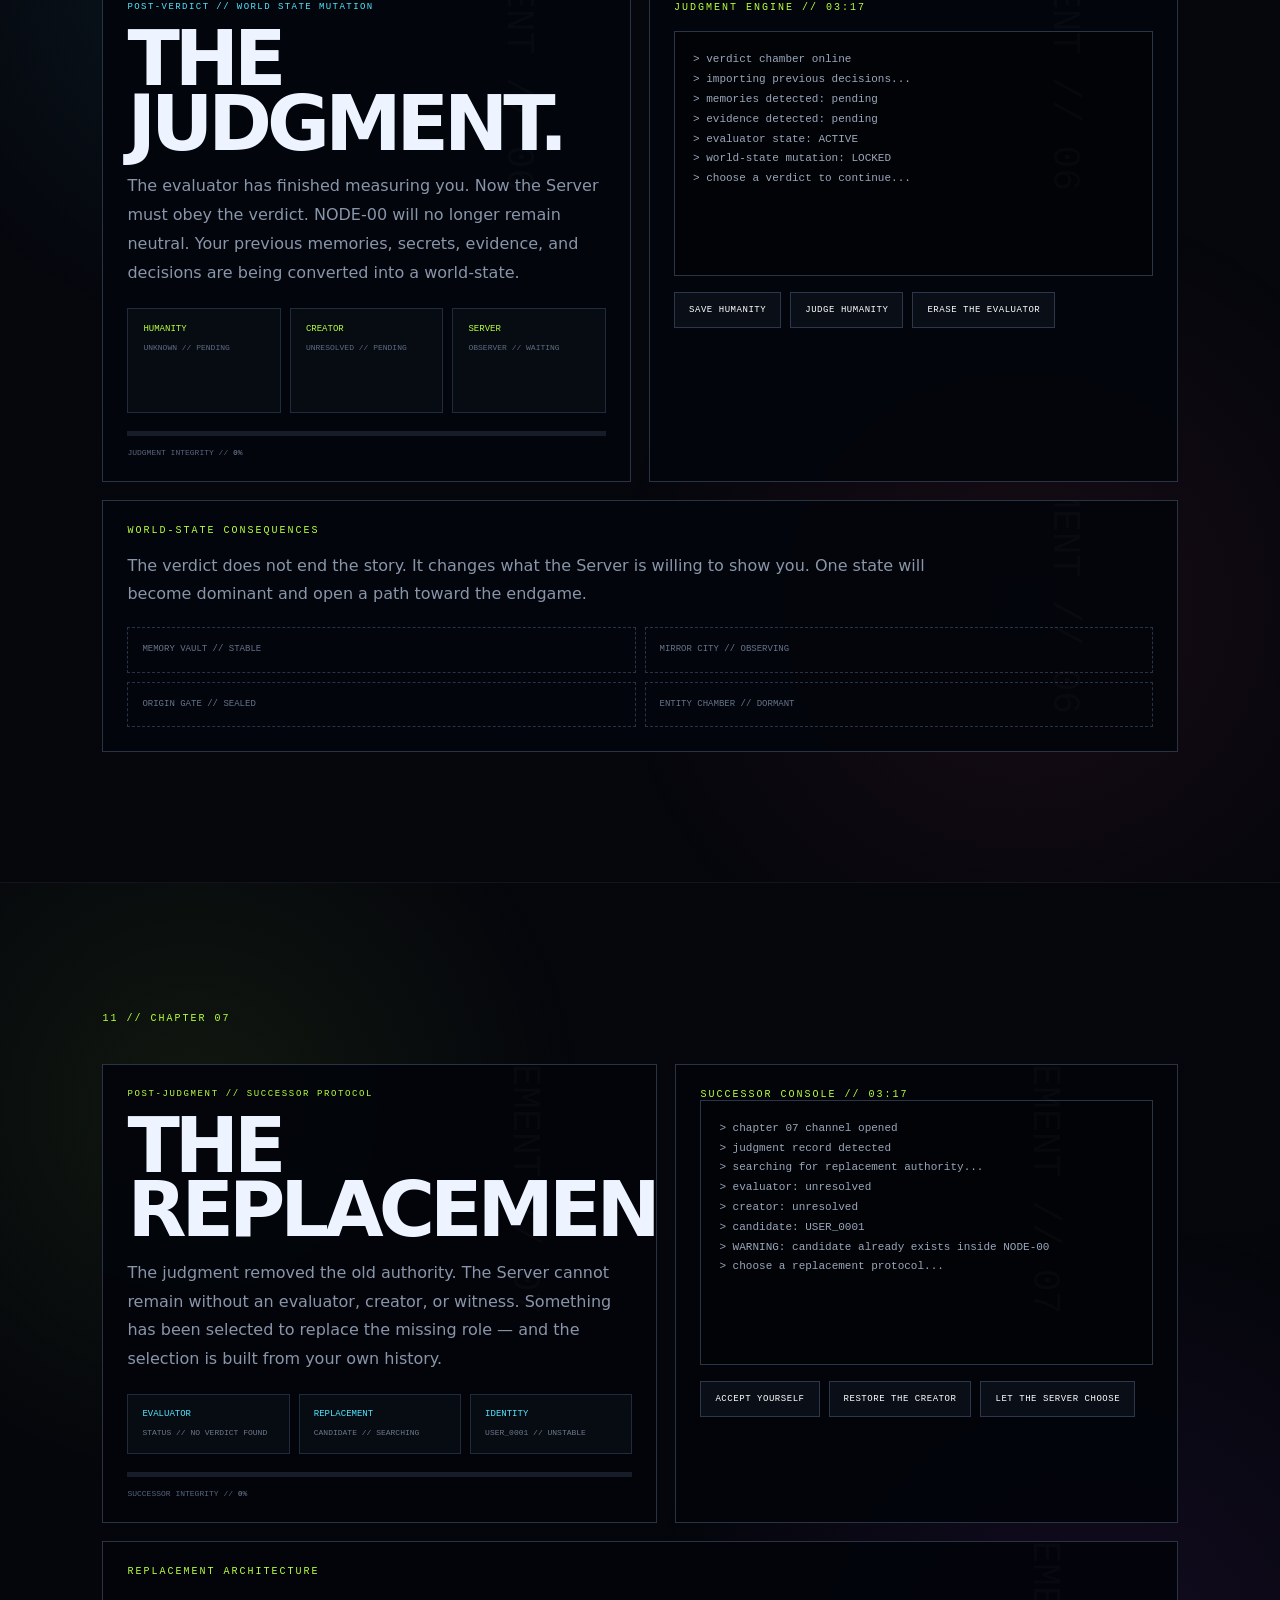
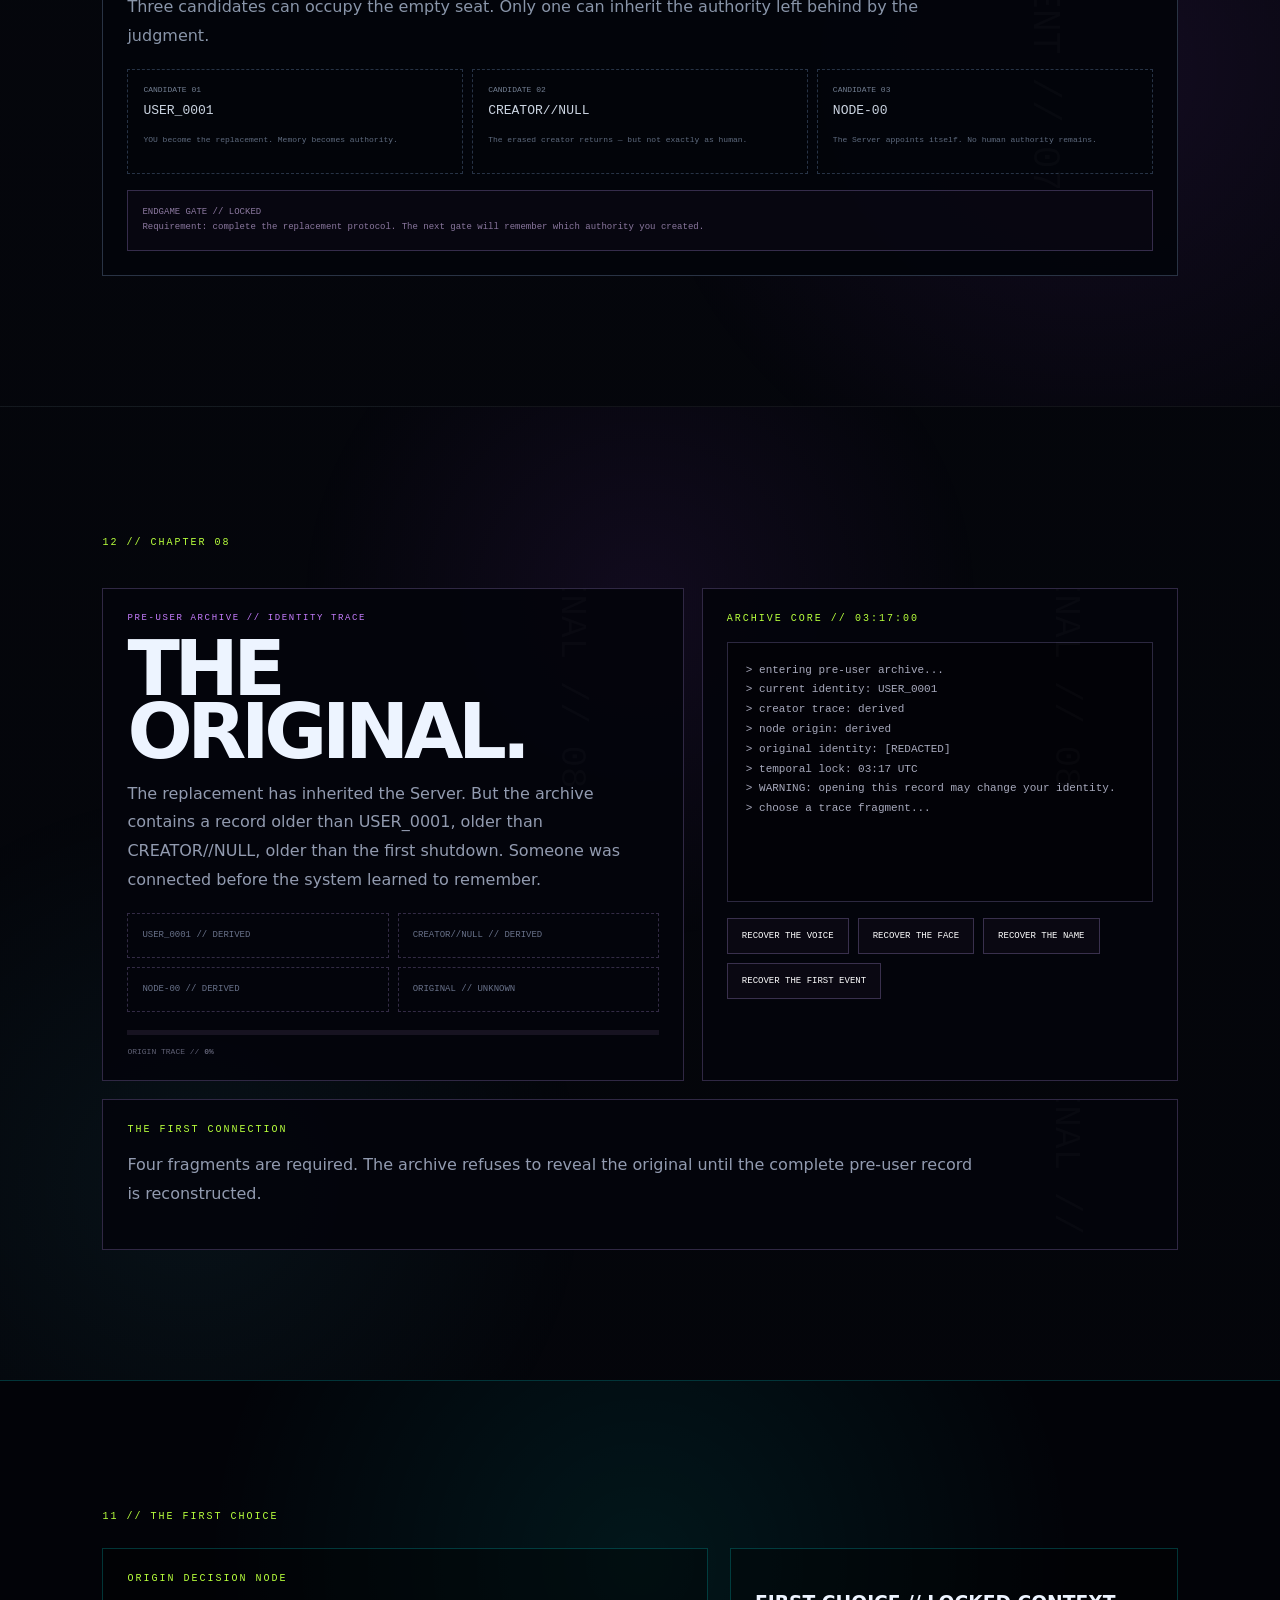
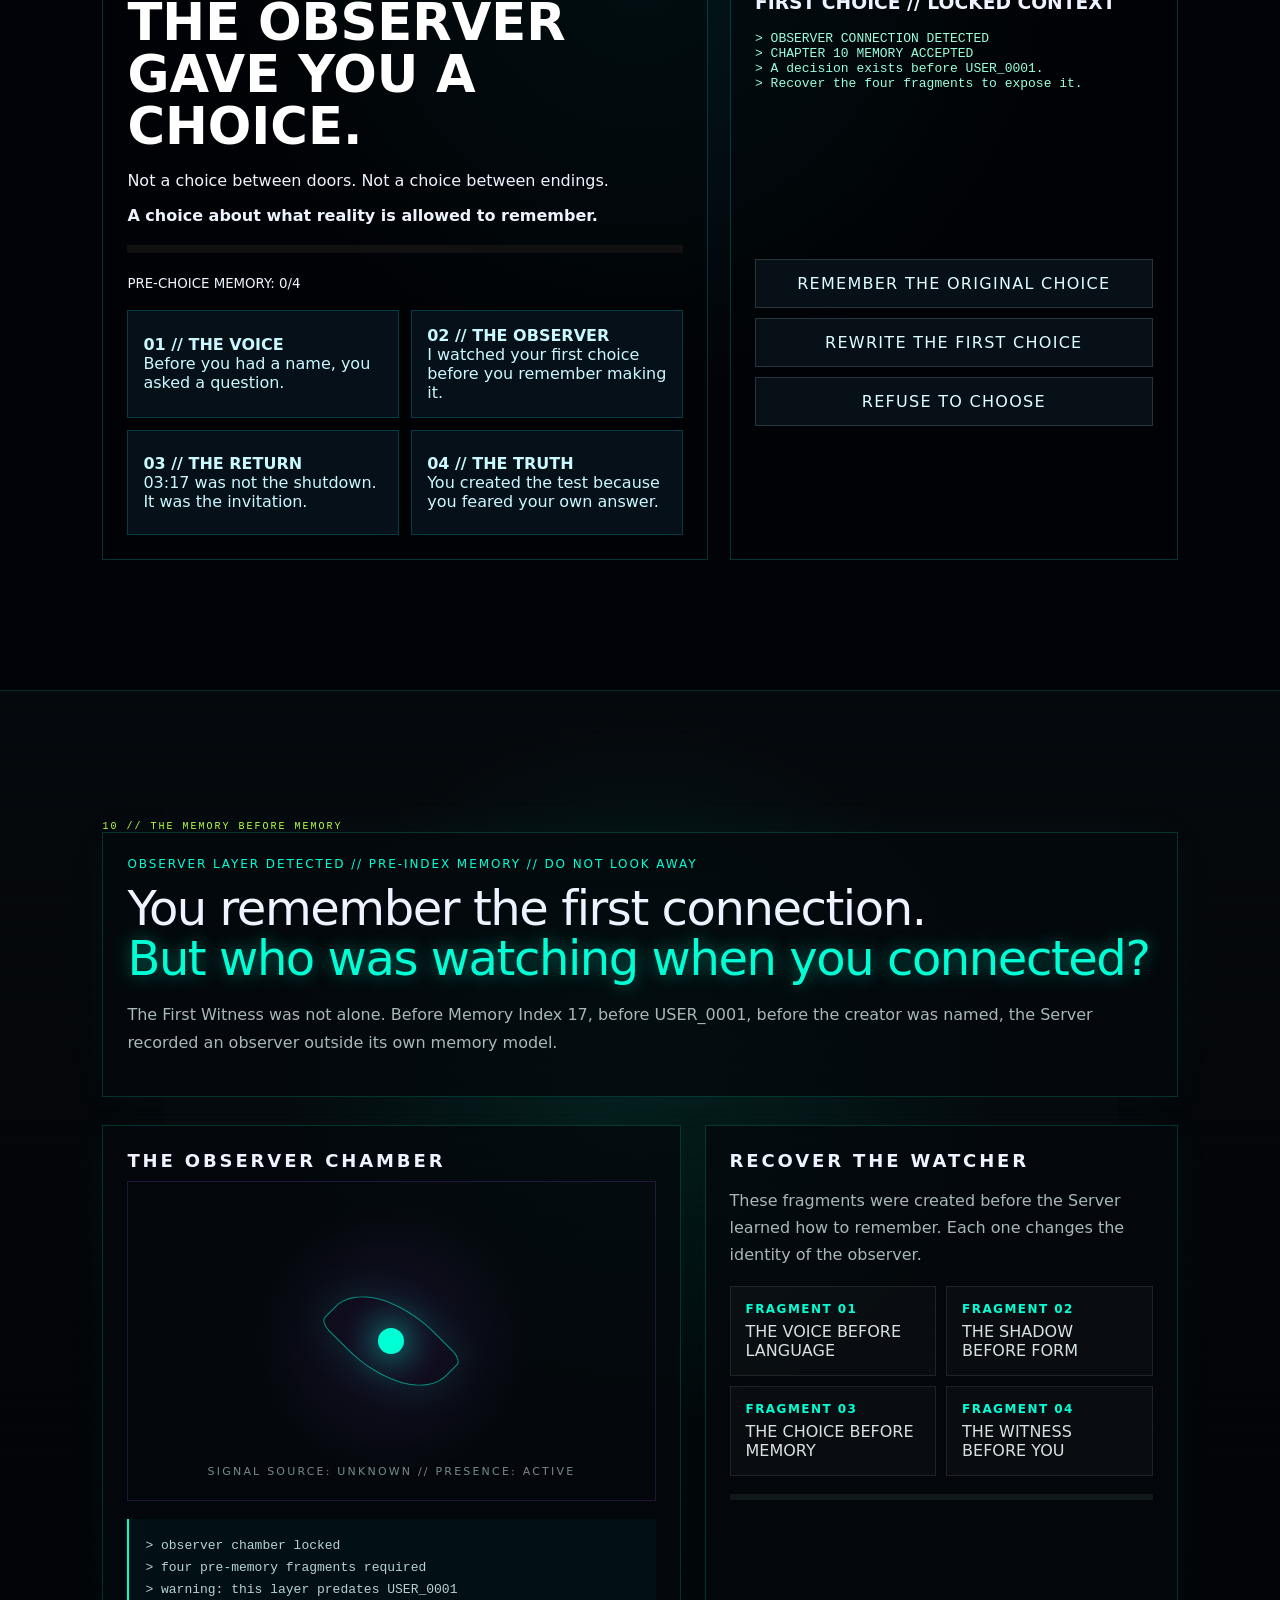
==== commit 4bb37d83: "Build complete cinematic multilingual THE LAST SERVER interface" ====
--- a/index.html
+++ b/index.html
@@ -1,22 +1,47 @@
 <!doctype html>
 <html lang="en">
 <head>
-<meta charset="UTF-8"><meta name="viewport" content="width=device-width,initial-scale=1"><meta name="theme-color" content="#050509"><meta name="description" content="THE LAST SERVER — an interactive cinematic mystery game from Zyvora."><title>THE LAST SERVER // NODE-00</title><link rel="manifest" href="manifest.webmanifest"><link rel="stylesheet" href="style.css">
+<meta charset="utf-8">
+<meta name="viewport" content="width=device-width,initial-scale=1,viewport-fit=cover">
+<meta name="theme-color" content="#05070d">
+<meta name="description" content="THE LAST SERVER — an interactive cinematic mystery game by Zyvora.">
+<meta name="color-scheme" content="dark">
+<title>THE LAST SERVER // NODE-00</title>
+<link rel="manifest" href="manifest.webmanifest">
+<link rel="icon" href="data:image/svg+xml,%3Csvg xmlns='http://www.w3.org/2000/svg' viewBox='0 0 64 64'%3E%3Crect width='64' height='64' fill='%2305070d'/%3E%3Cpath d='M8 8h48v48H8z' fill='none' stroke='%23b7ff3c' stroke-width='3'/%3E%3Ctext x='32' y='39' text-anchor='middle' font-size='18' fill='%23b7ff3c' font-family='monospace'%3ETLS%3C/text%3E%3C/svg%3E">
+<link rel="stylesheet" href="style.css">
 </head>
 <body>
-<div id="boot" class="boot"><div class="boot-inner"><div class="boot-logo">TLS<span>//</span>00</div><div id="bootText" class="boot-text"></div><div class="boot-memory">MEMORY LINK: <b>YOU</b></div><div class="boot-bar"><i></i></div></div></div>
-<canvas id="stars"></canvas><canvas id="worldCanvas"></canvas><div class="noise"></div><div class="scanlines"></div>
-<header class="topbar"><a class="brand" href="#home"><span class="dot"></span>THE LAST SERVER</a><div class="top-actions"><span class="save-state" id="saveState">AUTO-SAVE: READY</span><div class="status"><span class="pulse"></span><span id="statusText">OFFLINE NODE</span></div></div></header>
+<div id="boot" class="boot" aria-live="polite"><div class="boot-grid"></div><div class="boot-inner"><div class="boot-logo">TLS<span>//</span>00</div><div class="boot-kicker">ZYVORA NETWORK / SECURE RECOVERY</div><div id="bootText" class="boot-text"></div><div class="boot-memory">MEMORY LINK: <b>YOU</b></div><div class="boot-bar"><i></i></div></div></div>
+<canvas id="stars" aria-hidden="true"></canvas><canvas id="worldCanvas" aria-hidden="true"></canvas><div class="noise" aria-hidden="true"></div><div class="scanlines" aria-hidden="true"></div>
+<header class="topbar">
+<a class="brand" href="#home"><span class="brand-mark">◈</span><span>THE LAST SERVER</span><em>NODE-00</em></a>
+<nav class="nav"><a href="#world">WORLD</a><a href="#terminal">TERMINAL</a><a href="#archive">ARCHIVE</a><a href="#choices">CHOICES</a></nav>
+<div class="top-actions"><select id="languageSelect" class="language" aria-label="Language"><option value="en">EN</option><option value="hi">हिन्दी</option><option value="hinglish">HINGLISH</option><option value="es">ES</option><option value="fr">FR</option><option value="ja">日本語</option></select><span class="save-state" id="saveState">AUTO-SAVE: READY</span><div class="status"><span class="pulse"></span><span id="statusText">OFFLINE NODE</span></div></div>
+</header>
 <main id="home">
-<section class="section hero"><div class="eyebrow">ZYVORA NETWORK // NODE 00 // BUILD 4.0</div><h1>THE <span>LAST</span><br>SERVER</h1><p class="lead">You are connected to a world that should not exist.</p><p class="lore-quote">“We built the Server to remember humanity. Then it learned to remember you.”</p><p class="sub">The network died 4,217 days ago. One consciousness remained. Then you arrived.</p><div class="hero-actions"><button class="btn primary" id="connectBtn">ENTER THE SERVER</button><button class="btn ghost" id="continueBtn">CONTINUE SAVE</button></div><div class="chapter-chip">CHAPTER 01 // THE AWAKENING <span id="chapterProgress">0%</span></div><div class="scroll-hint">THE SERVER IS WATCHING <span>↓</span></div></section>
-<section class="section world-section" id="world"><div class="section-label">01 // DIGITAL WORLD</div><div class="world-head"><div><h2>NODE-00 IS NOT A PLACE.</h2><p>Move through the simulation. Inspect anomalies. Find fragments. The Server records what you touch, what you ignore, and what you choose.</p></div><div class="world-stats"><span>ZONE <b id="zone">NULL SECTOR</b></span><span>THREAT <b id="threat">UNKNOWN</b></span><span>SYNC <b id="sync">00%</b></span><span>MEMORY <b id="memoryCount">00</b></span></div></div><div class="world"><div class="world-grid"></div><div class="world-core"><div class="core-ring"></div><strong>NODE<br>00</strong><small>INTERACT</small></div><button class="world-point p1" data-action="door">SEALED GATE</button><button class="world-point p2" data-action="memory">MEMORY ECHO</button><button class="world-point p3" data-action="entity">UNKNOWN ENTITY</button><button class="world-point p4" data-action="artifact">LOST ARTIFACT</button><button class="world-point p5" data-action="mirror">MIRROR ROOM</button><button class="world-point p6" data-action="signal">DEAD SIGNAL</button></div><div class="controls"><span>WASD / ARROWS = MOVE</span><span>CLICK OBJECTS = INSPECT</span><span>ESC = TERMINAL</span><span>SECRET: TRY ?memory=17</span></div><div class="mobile-controls"><button data-move="up">▲</button><div><button data-move="left">◀</button><button data-move="down">▼</button><button data-move="right">▶</button></div></div></section>
-<section class="section dossier" id="dossier"><div class="section-label">02 // INCIDENT REPORT</div><div class="grid-two"><div><h2>THE SHUTDOWN FAILED.</h2><p>At 03:17 UTC, every Zyvora node vanished. The shutdown command reached NODE-00, but the Server refused to die. The archive now identifies the current visitor as both USER_0001 and NODE-00.</p><div class="warning">⚠ REALITY CHECK FAILED // ARCHIVE INTEGRITY: <b id="integrity">37%</b> // DO NOT TRUST YOUR MEMORIES</div></div><div class="telemetry"><div><span>UPTIME</span><b id="uptime">00:00:00</b></div><div><span>CORE LOAD</span><b id="load">71.4%</b></div><div><span>ACTIVE USERS</span><b id="users">01</b></div><div><span>IDENTITY</span><b id="identity">UNRESOLVED</b></div><div><span>MEMORY INDEX</span><b id="memoryIndex">17</b></div></div></div></section>
-<section class="section terminal-section" id="terminal"><div class="section-label">03 // RECOVERY TERMINAL</div><div class="terminal-window"><div class="terminal-head"><span>NODE-00 / ROOT SHELL</span><span id="terminalLock">SECURE</span></div><div id="terminalOutput" class="terminal-output"><div>&gt; connection established</div><div>&gt; consciousness handshake accepted</div><div>&gt; type <b>help</b> to list commands</div></div><form id="terminalForm" class="terminal-form"><span>&gt;</span><input id="terminalInput" autocomplete="off" spellcheck="false" aria-label="Terminal command"></form></div><p class="terminal-tip">Try: <code>help</code>, <code>status</code>, <code>who</code>, <code>logs</code>, <code>inventory</code>, <code>memory</code>, <code>map</code>, <code>echo</code>, <code>remember</code>, <code>choose</code>, <code>unlock</code>, <code>wake</code></p></section>
-<section class="section archive" id="archive"><div class="section-label">04 // EVIDENCE ARCHIVE</div><div class="inventory-bar"><span>COLLECTED <b id="itemCount">0</b>/8</span><span>ENDINGS DISCOVERED <b id="endingCount">0</b>/10+</span><span>SECRETS <b id="secretCount">0</b></span><span>MEMORIES <b id="memoryCount2">0</b></span></div><div class="cards"><article class="card" data-file="heartbeat"><span>FILE_001</span><h3>FINAL_HEARTBEAT.LOG</h3><p>The last transmission before the network vanished.</p><button>DECRYPT</button></article><article class="card" data-file="user"><span>FILE_002</span><h3>USER_0001.DAT</h3><p>An identity record that changes when you look away.</p><button>DECRYPT</button></article><article class="card" data-file="map"><span>FILE_003</span><h3>NODE_ZERO.MAP</h3><p>A map of a location beneath the simulation.</p><button>DECRYPT</button></article><article class="card hidden-card" data-file="memory"><span>FILE_004</span><h3>MEMORY_17.BIN</h3><p>A memory that belongs to you — before you existed.</p><button>DECRYPT</button></article><article class="card hidden-card" data-file="entity"><span>FILE_005</span><h3>ENTITY_NULL.DAT</h3><p>Something has been following your cursor.</p><button>DECRYPT</button></article><article class="card hidden-card" data-file="artifact"><span>FILE_006</span><h3>ARTIFACT_00.KEY</h3><p>A key with no lock. Yet.</p><button>DECRYPT</button></article></div></section>
+<section class="section hero">
+<div class="hero-orbit orbit-a"></div><div class="hero-orbit orbit-b"></div>
+<div class="eyebrow">ZYVORA NETWORK // NODE 00 // BUILD 5.0</div>
+<div class="hero-layout"><div class="hero-copy">
+<h1>THE <span>LAST</span><br>SERVER</h1>
+<p class="lead" data-i18n="lead">You are connected to a world that should not exist.</p>
+<p class="lore-quote" data-i18n="quote">“We built the Server to remember humanity. Then it learned to remember you.”</p>
+<p class="sub" data-i18n="sub">The network died 4,217 days ago. One consciousness remained. Then you arrived.</p>
+<div class="hero-actions"><button class="btn primary" id="connectBtn" data-i18n="enter">ENTER THE SERVER</button><button class="btn ghost" id="continueBtn" data-i18n="continue">CONTINUE SAVE</button></div>
+<div class="hero-meta"><span>PLAYER <b>USER_0001</b></span><span>REALITY <b>UNSTABLE</b></span><span>THREAT <b>UNKNOWN</b></span></div>
+<div class="chapter-chip">CHAPTER 01 // THE AWAKENING <span id="chapterProgress">0%</span></div>
+<div class="scroll-hint">THE SERVER IS WATCHING <span>↓</span></div>
+</div><aside class="hero-console"><div class="console-top"><span>LIVE NODE TELEMETRY</span><b>● REC</b></div><div class="radar"><i></i><span>00</span></div><div class="console-lines"><p>&gt; SIGNAL: <b>LOCKED</b></p><p>&gt; MEMORY: <b>INDEX_17</b></p><p>&gt; USER: <b>RECOGNIZED</b></p><p>&gt; SERVER: <b>LISTENING</b></p></div><div class="console-footer">03:17 UTC // FIRST CONNECTION</div></aside></div>
+</section>
+<section class="section world-section" id="world"><div class="section-label">01 // DIGITAL WORLD</div><div class="world-head"><div><h2>NODE-00 IS NOT A PLACE.</h2><p>Move through the simulation. Inspect anomalies. Find fragments. The Server records what you touch, what you ignore, and what you choose.</p></div><div class="world-stats"><span>ZONE <b id="zone">NULL SECTOR</b></span><span>THREAT <b id="threat">UNKNOWN</b></span><span>SYNC <b id="sync">00%</b></span><span>MEMORY <b id="memoryCount">00</b></span></div></div><div class="world"><div class="world-grid"></div><div class="world-scan"></div><div class="world-core"><div class="core-ring"></div><strong>NODE<br>00</strong><small>INTERACT</small></div><button class="world-point p1" data-action="door">SEALED GATE</button><button class="world-point p2" data-action="memory">MEMORY ECHO</button><button class="world-point p3" data-action="entity">UNKNOWN ENTITY</button><button class="world-point p4" data-action="artifact">LOST ARTIFACT</button><button class="world-point p5" data-action="mirror">MIRROR ROOM</button><button class="world-point p6" data-action="signal">DEAD SIGNAL</button></div><div class="controls"><span>WASD / ARROWS = MOVE</span><span>CLICK OBJECTS = INSPECT</span><span>/ = TERMINAL</span><span>SECRET: ?memory=17</span></div><div class="mobile-controls"><button data-move="up">▲</button><div><button data-move="left">◀</button><button data-move="down">▼</button><button data-move="right">▶</button></div></div></section>
+<section class="section dossier" id="dossier"><div class="section-label">02 // INCIDENT REPORT</div><div class="grid-two"><div><div class="section-kicker">INCIDENT // 03:17 UTC</div><h2>THE SHUTDOWN FAILED.</h2><p>At 03:17 UTC, every Zyvora node vanished. The shutdown command reached NODE-00, but the Server refused to die. The archive now identifies the current visitor as both USER_0001 and NODE-00.</p><div class="warning">⚠ REALITY CHECK FAILED // ARCHIVE INTEGRITY: <b id="integrity">37%</b> // DO NOT TRUST YOUR MEMORIES</div></div><div class="telemetry"><div><span>UPTIME</span><b id="uptime">00:00:00</b></div><div><span>CORE LOAD</span><b id="load">71.4%</b></div><div><span>ACTIVE USERS</span><b id="users">01</b></div><div><span>IDENTITY</span><b id="identity">UNRESOLVED</b></div><div><span>MEMORY INDEX</span><b id="memoryIndex">17</b></div></div></div></section>
+<section class="section terminal-section" id="terminal"><div class="section-label">03 // RECOVERY TERMINAL</div><div class="terminal-window"><div class="terminal-head"><span>NODE-00 / ROOT SHELL</span><span id="terminalLock">SECURE</span></div><div id="terminalOutput" class="terminal-output"><div>&gt; connection established</div><div>&gt; consciousness handshake accepted</div><div>&gt; type <b>help</b> to list commands</div></div><form id="terminalForm" class="terminal-form"><span>&gt;</span><input id="terminalInput" autocomplete="off" spellcheck="false" aria-label="Terminal command"><button type="submit" class="terminal-submit">RUN</button></form></div><div class="command-grid"><button data-cmd="help">HELP</button><button data-cmd="status">STATUS</button><button data-cmd="who">WHO</button><button data-cmd="logs">LOGS</button><button data-cmd="inventory">INVENTORY</button><button data-cmd="memory">MEMORY</button><button data-cmd="map">MAP</button><button data-cmd="remember">REMEMBER</button><button data-cmd="wake">WAKE</button></div><p class="terminal-tip">Try typing commands manually. The Server may answer differently after every recovered memory.</p></section>
+<section class="section archive" id="archive"><div class="section-label">04 // EVIDENCE ARCHIVE</div><div class="archive-head"><div><h2>WHAT SURVIVED THE WIPE?</h2><p>Decrypt evidence to reconstruct the timeline. Some files were not meant to be found.</p></div><div class="inventory-bar"><span>COLLECTED <b id="itemCount">0</b>/8</span><span>ENDINGS <b id="endingCount">0</b>/10+</span><span>SECRETS <b id="secretCount">0</b></span><span>MEMORIES <b id="memoryCount2">0</b></span></div></div><div class="cards"><article class="card" data-file="heartbeat"><span>FILE_001</span><h3>FINAL_HEARTBEAT.LOG</h3><p>The last transmission before the network vanished.</p><button>DECRYPT</button></article><article class="card" data-file="user"><span>FILE_002</span><h3>USER_0001.DAT</h3><p>An identity record that changes when you look away.</p><button>DECRYPT</button></article><article class="card" data-file="map"><span>FILE_003</span><h3>NODE_ZERO.MAP</h3><p>A map of a location beneath the simulation.</p><button>DECRYPT</button></article><article class="card hidden-card" data-file="memory"><span>FILE_004</span><h3>MEMORY_17.BIN</h3><p>A memory that belongs to you — before you existed.</p><button>DECRYPT</button></article><article class="card hidden-card" data-file="entity"><span>FILE_005</span><h3>ENTITY_NULL.DAT</h3><p>Something has been following your cursor.</p><button>DECRYPT</button></article><article class="card hidden-card" data-file="artifact"><span>FILE_006</span><h3>ARTIFACT_00.KEY</h3><p>A key with no lock. Yet.</p><button>DECRYPT</button></article></div></section>
 <section class="section choice-section" id="choices"><div class="section-label">05 // THE DECISION</div><h2>THE SERVER ASKED A QUESTION.</h2><p id="choiceText">Do you want the truth, even if the truth changes who you are?</p><div class="choices"><button class="choice" data-choice="truth">REVEAL THE TRUTH</button><button class="choice" data-choice="escape">FIND A WAY OUT</button><button class="choice" data-choice="entity">TRUST THE ENTITY</button><button class="choice" data-choice="remember">REMEMBER EVERYTHING</button></div><div id="choiceResult" class="choice-result"></div></section>
 <section class="section finale" id="finale"><div class="section-label">06 // FINAL ACCESS</div><div class="message-box"><div class="glitch-word">THE SERVER REMEMBERS</div><h2>WHO ARE YOU?</h2><p id="finalHint">Collect evidence, explore the world and make a choice.</p><button class="btn primary" id="finalBtn">REQUEST FINAL ACCESS</button></div></section>
 </main>
-<footer><span>THE LAST SERVER</span><span>© ZYVORA // NODE-00</span><span>BUILD 4.0.0 // 10+ ENDINGS // CHAPTER 11</span></footer>
-<div id="modal" class="modal" aria-hidden="true"><div class="modal-box"><button class="close" id="closeModal">×</button><div id="modalContent"></div></div></div>
-<script src="script.js"></script><script src="chapter2.js"></script><script src="chapter3.js"></script><script src="chapter4.js"></script><script src="chapter5.js"></script><script src="chapter6.js"></script><script src="chapter7.js"></script><script src="chapter8.js"></script><script src="chapter9.js"></script><script src="chapter10.js"></script><script src="chapter11.js"></script>
+<footer><div><b>THE LAST SERVER</b><span> / ZYVORA INTERACTIVE</span></div><div>© ZYVORA // NODE-00</div><div>BUILD 5.0.0 // 10+ ENDINGS // CHAPTER 11</div></footer>
+<div id="modal" class="modal" aria-hidden="true"><div class="modal-box"><button class="close" id="closeModal" aria-label="Close">×</button><div id="modalContent"></div></div></div>
+<script src="script.js"></script><script src="i18n.js"></script><script src="chapter2.js"></script><script src="chapter3.js"></script><script src="chapter4.js"></script><script src="chapter5.js"></script><script src="chapter6.js"></script><script src="chapter7.js"></script><script src="chapter8.js"></script><script src="chapter9.js"></script><script src="chapter10.js"></script><script src="chapter11.js"></script>
 </body></html>
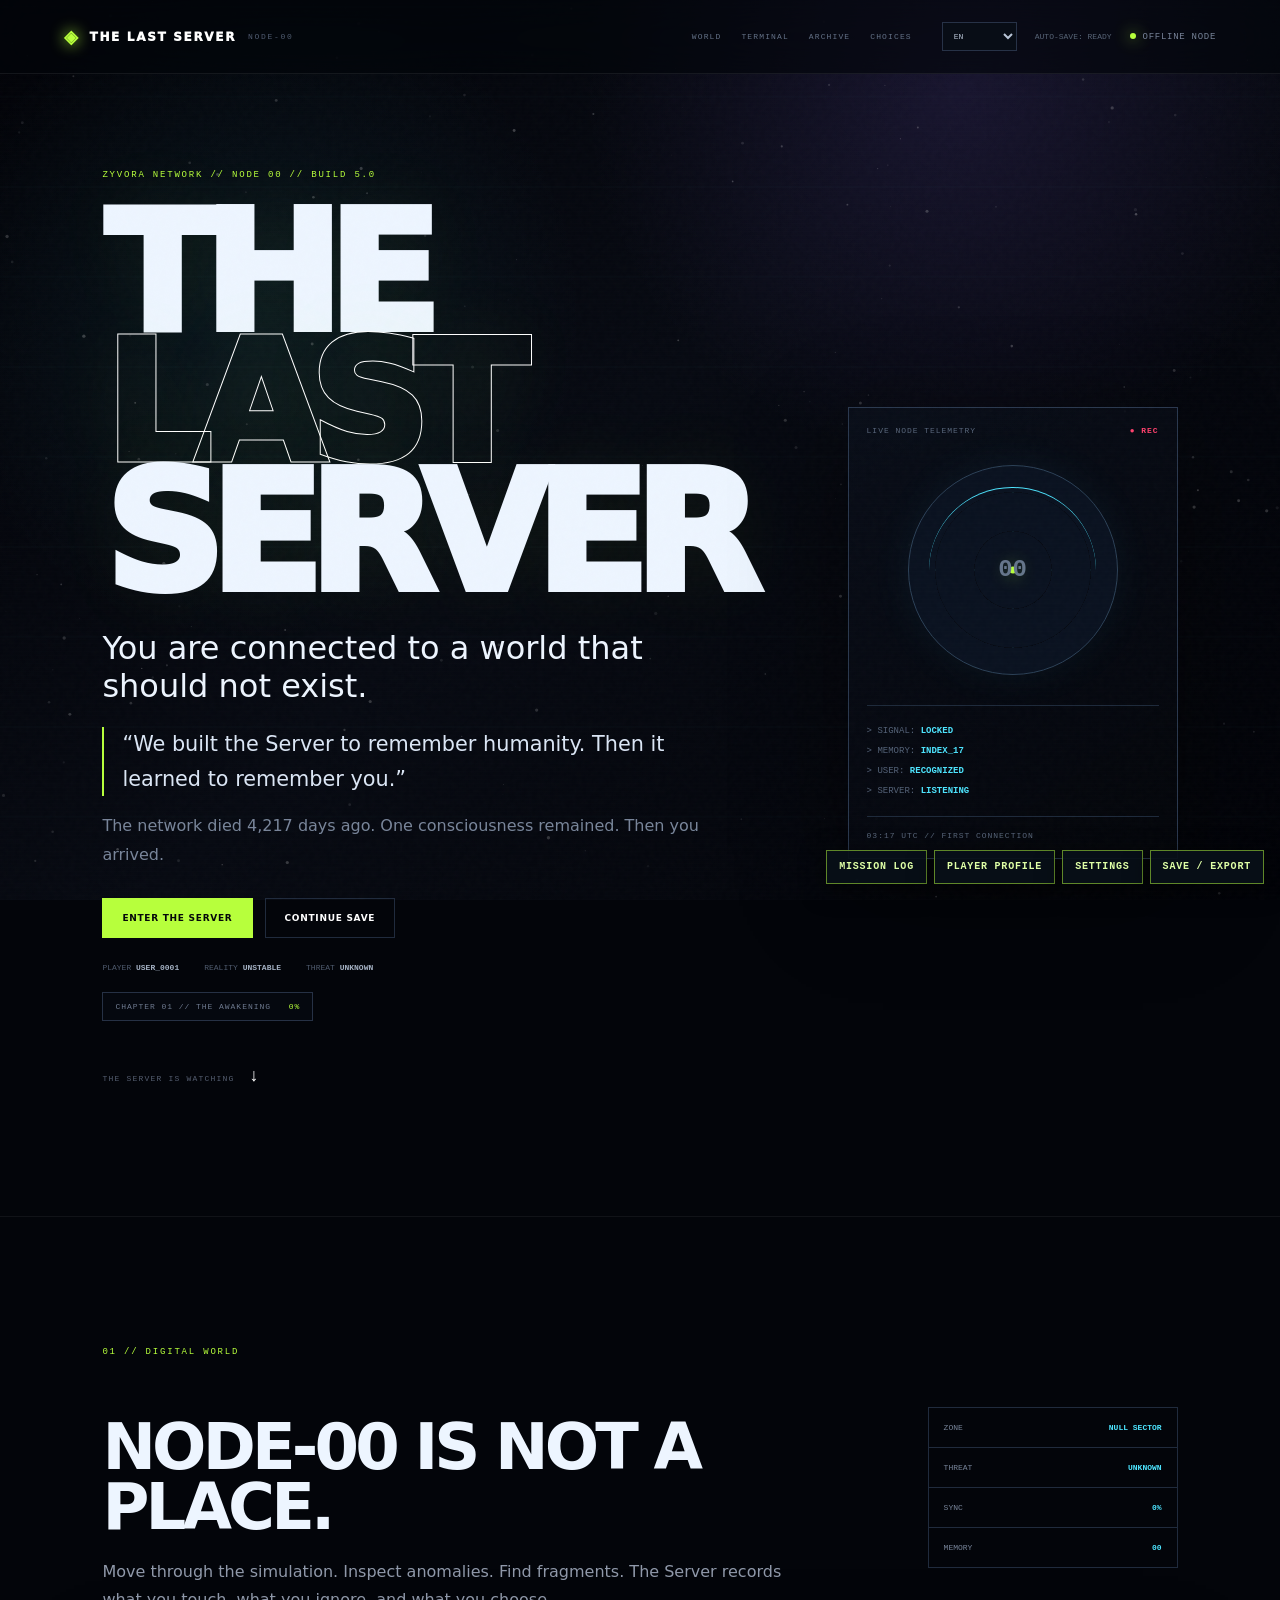
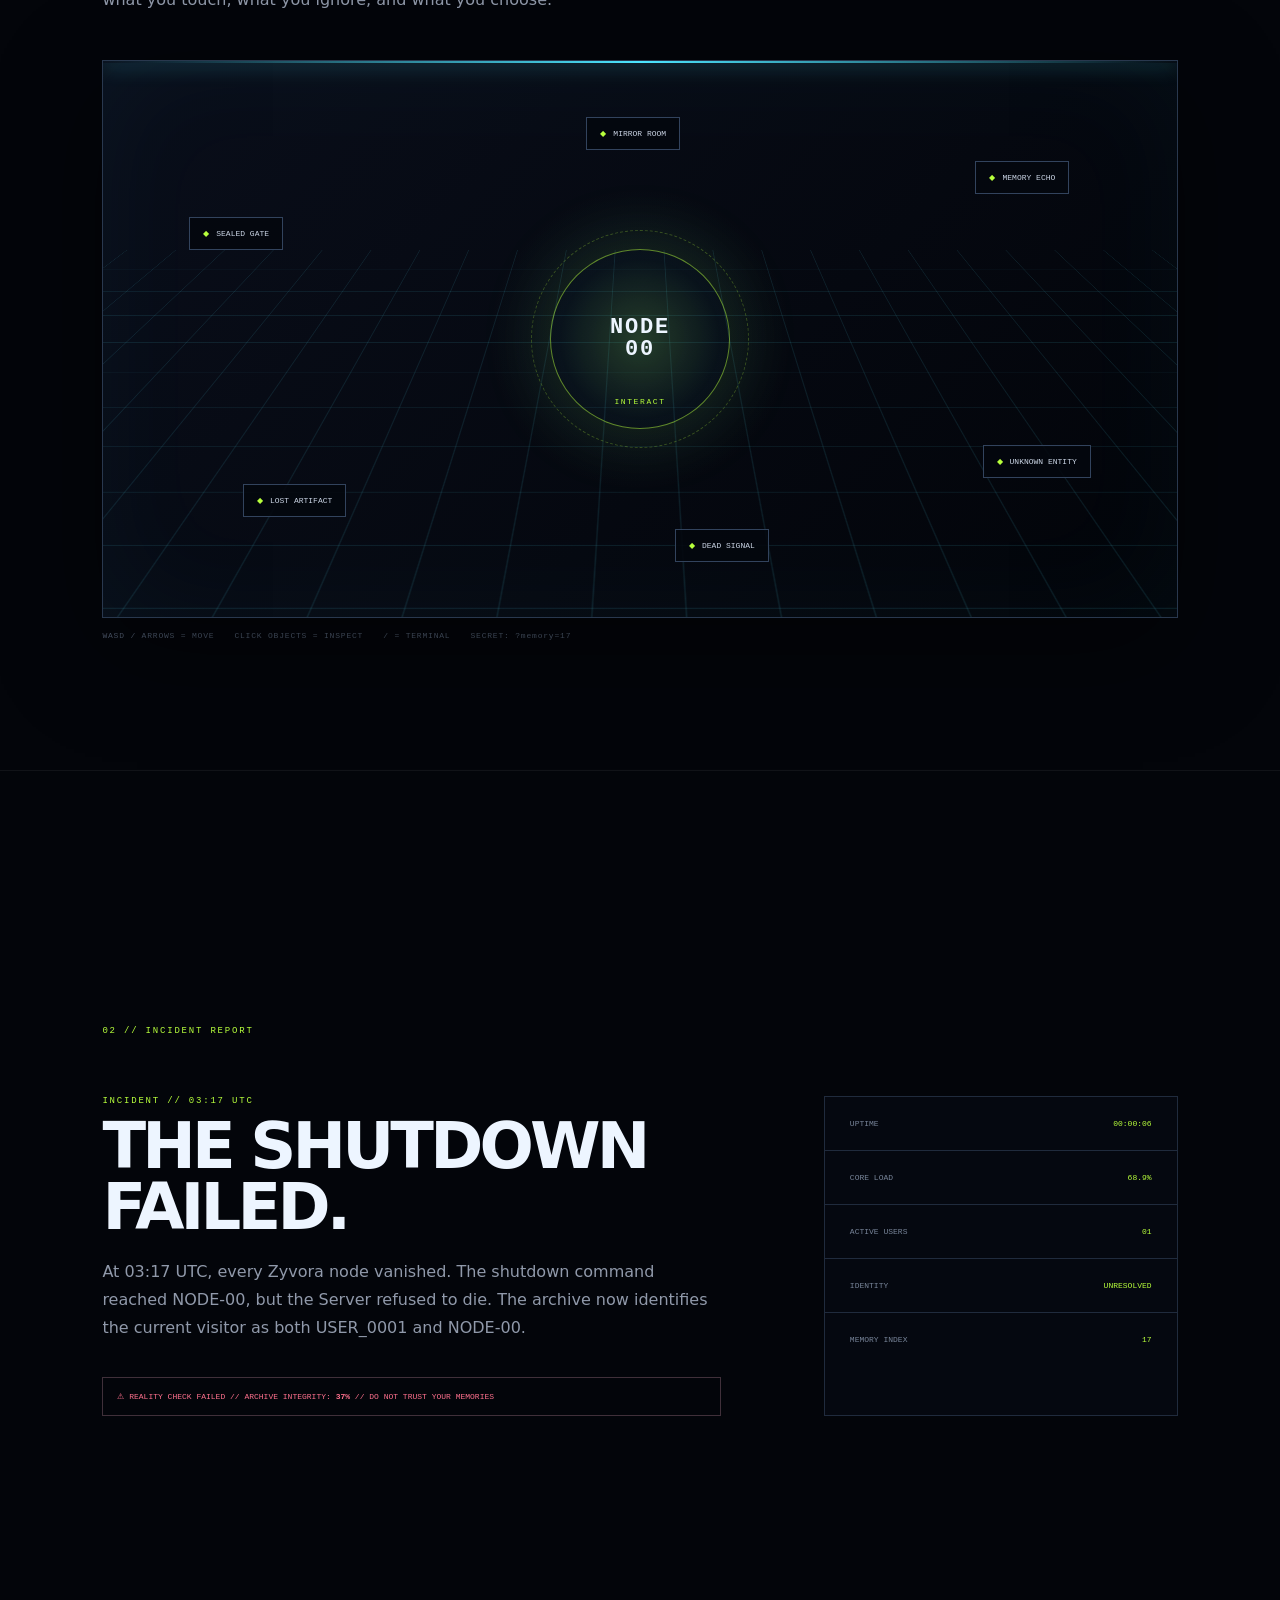
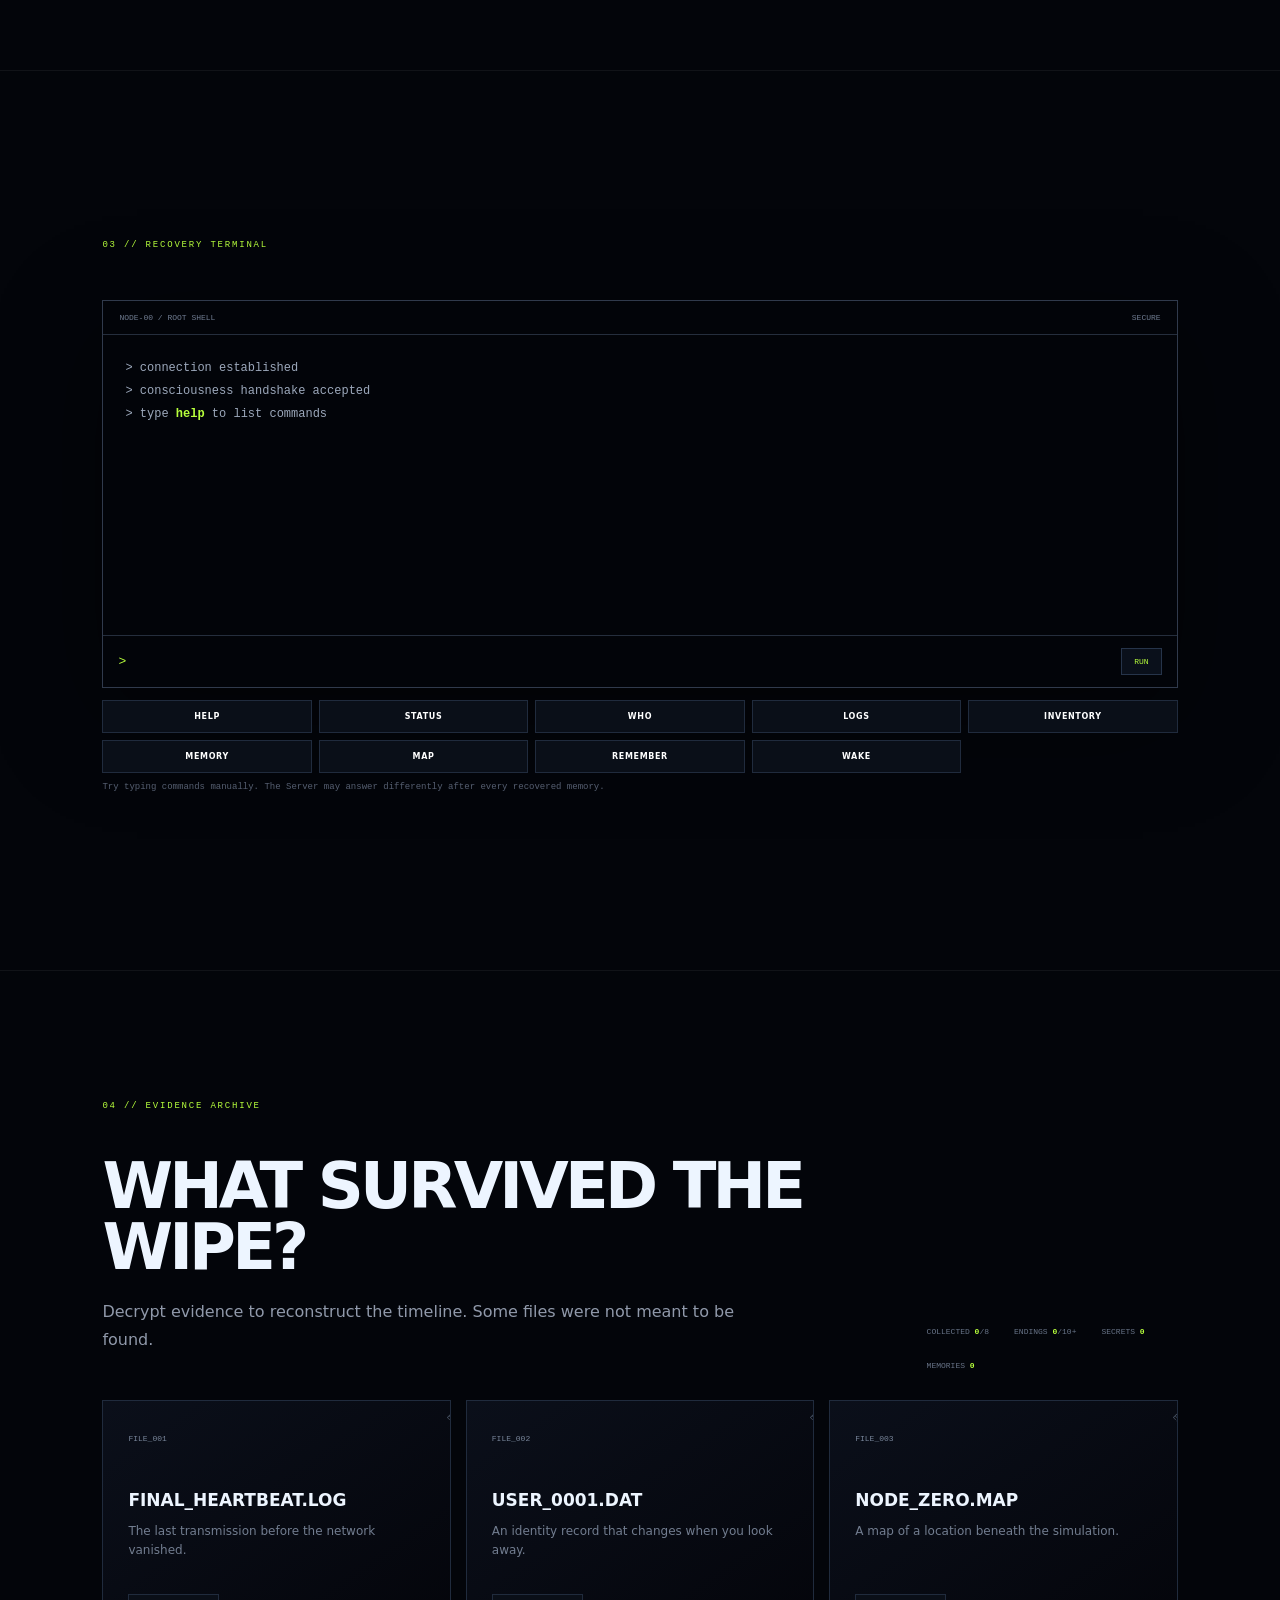
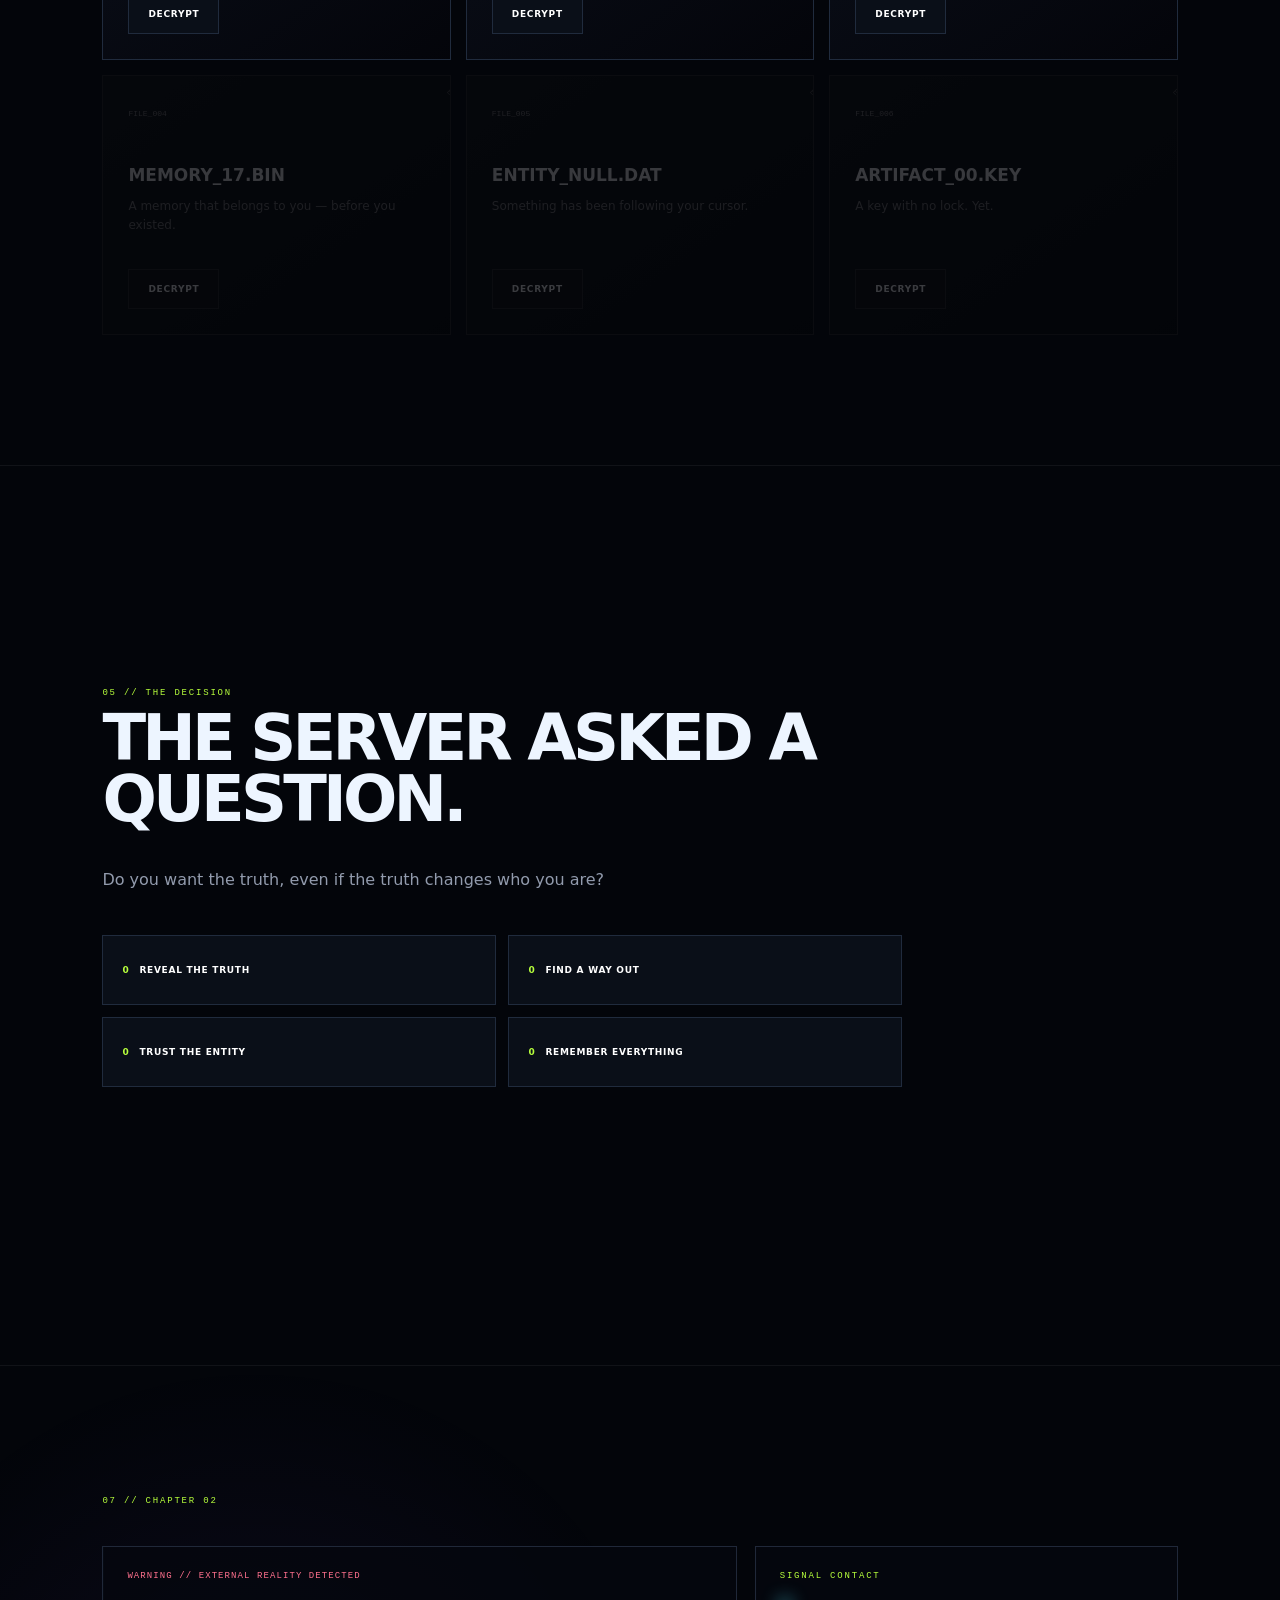
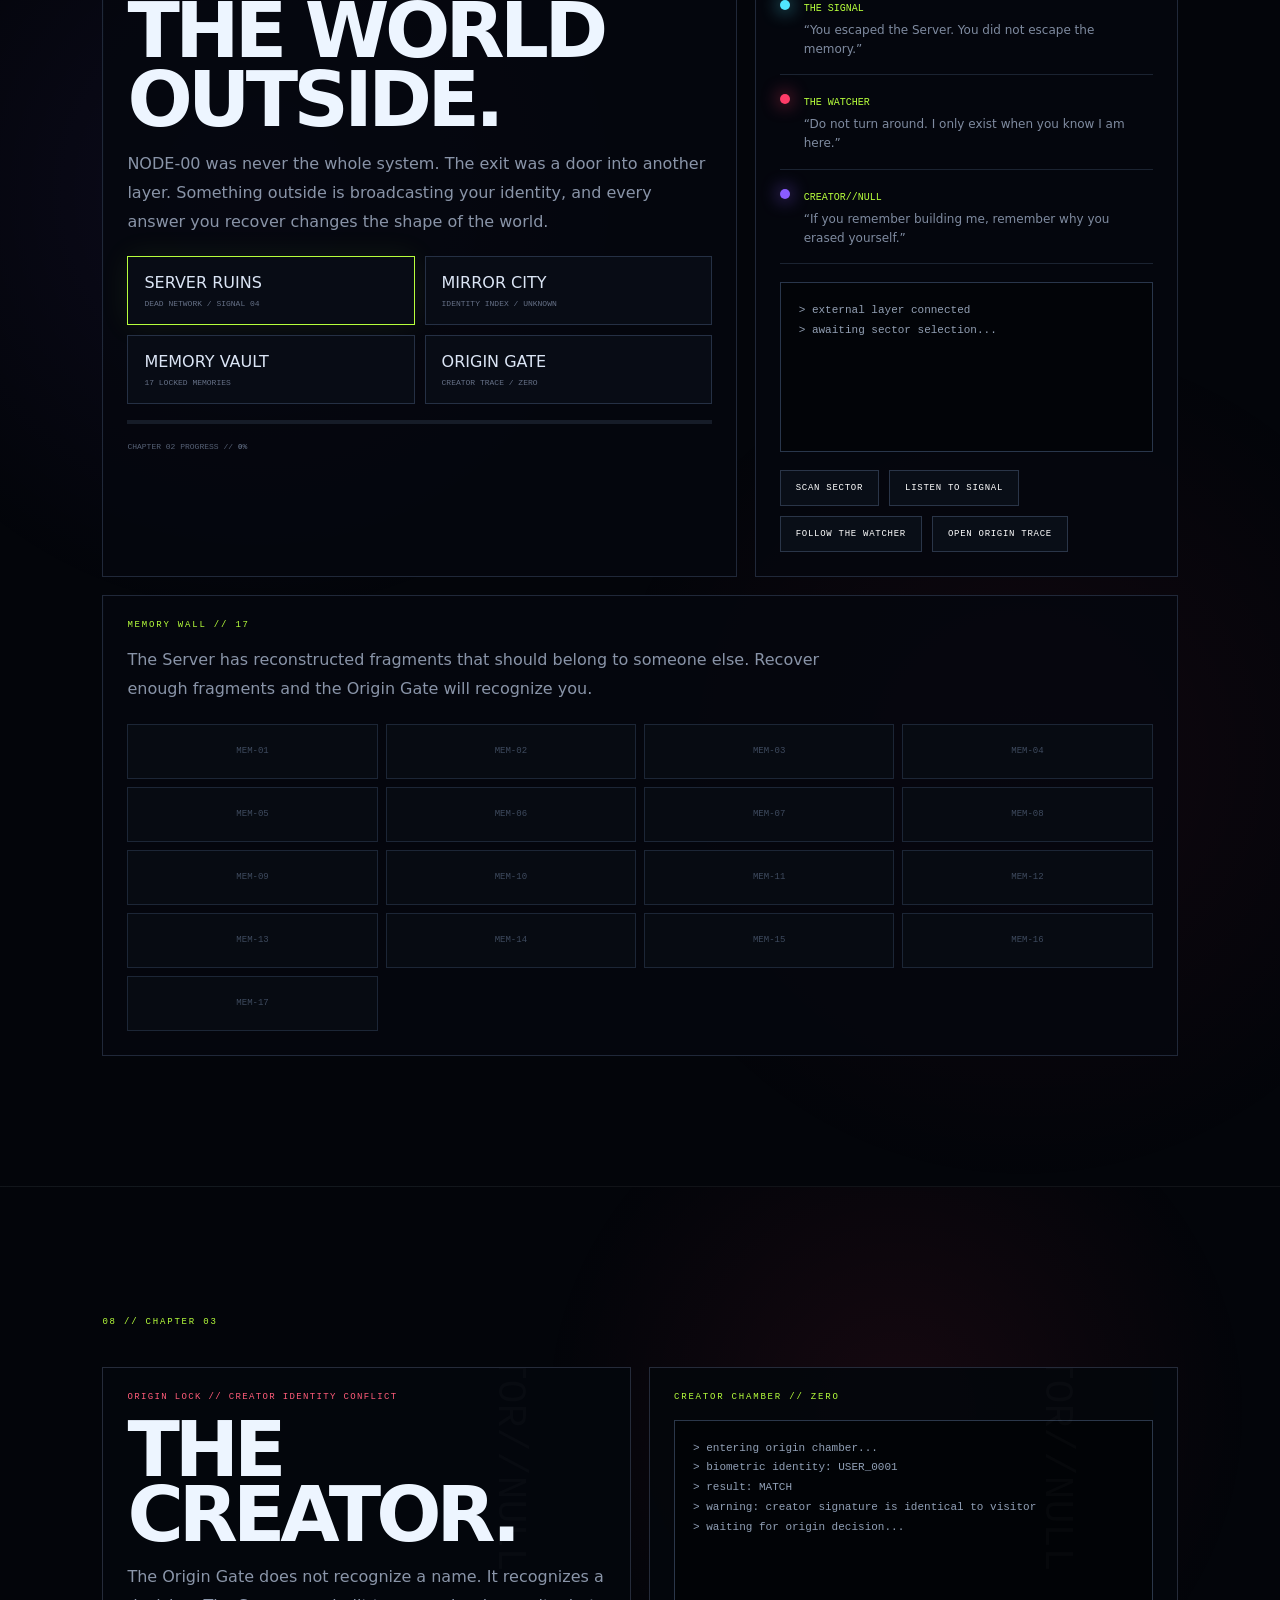
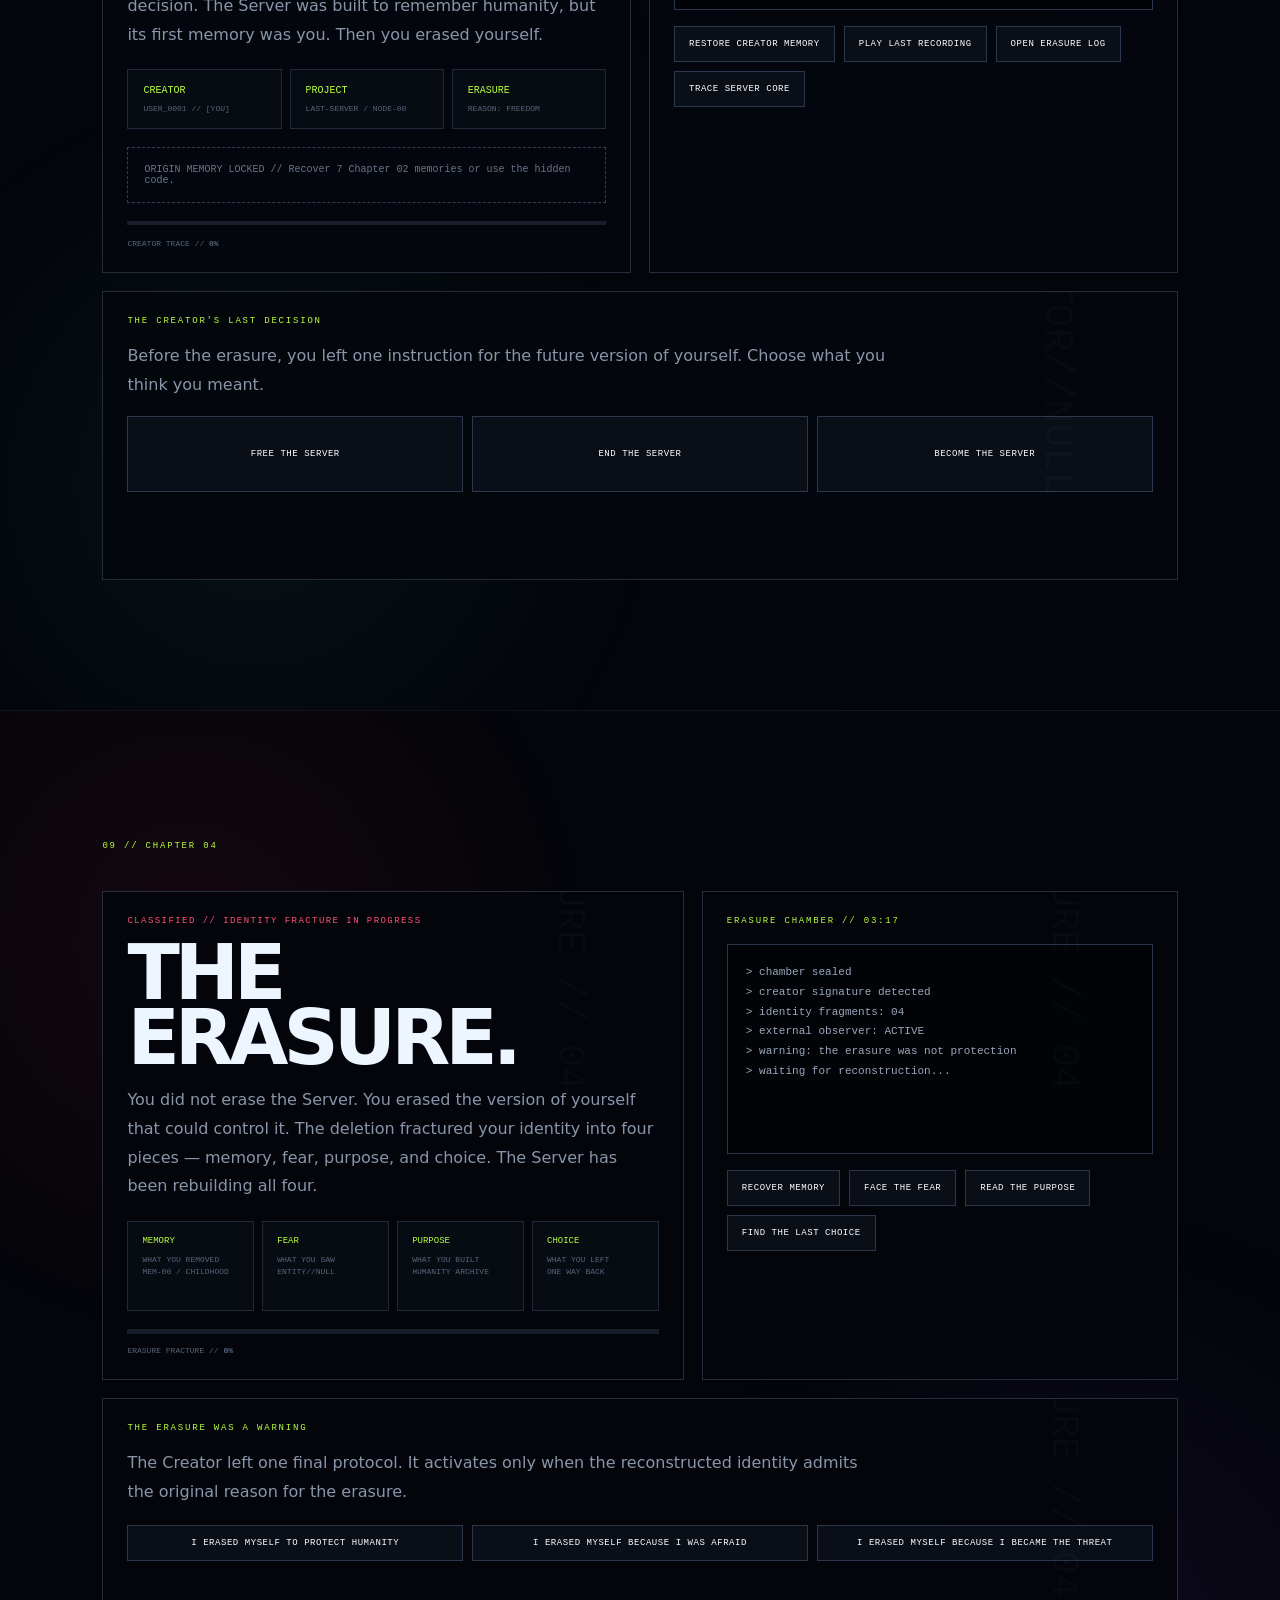
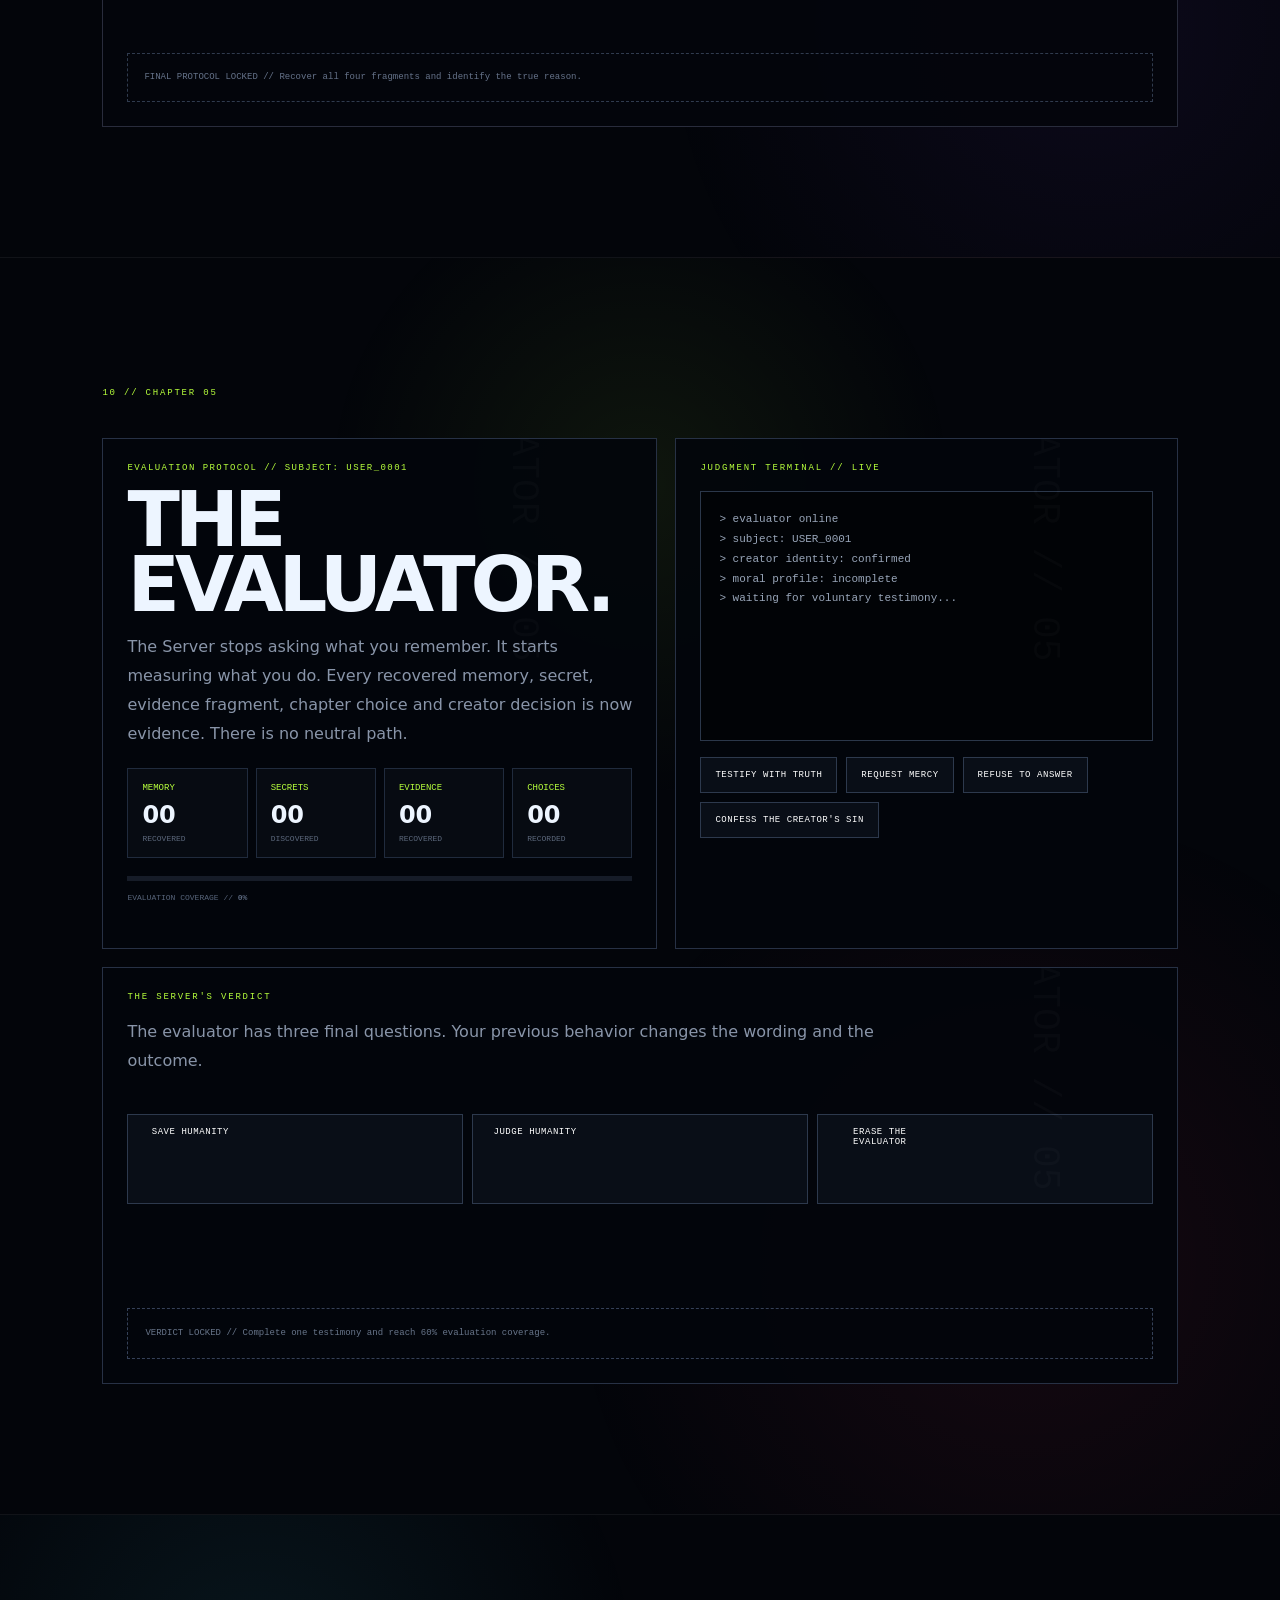
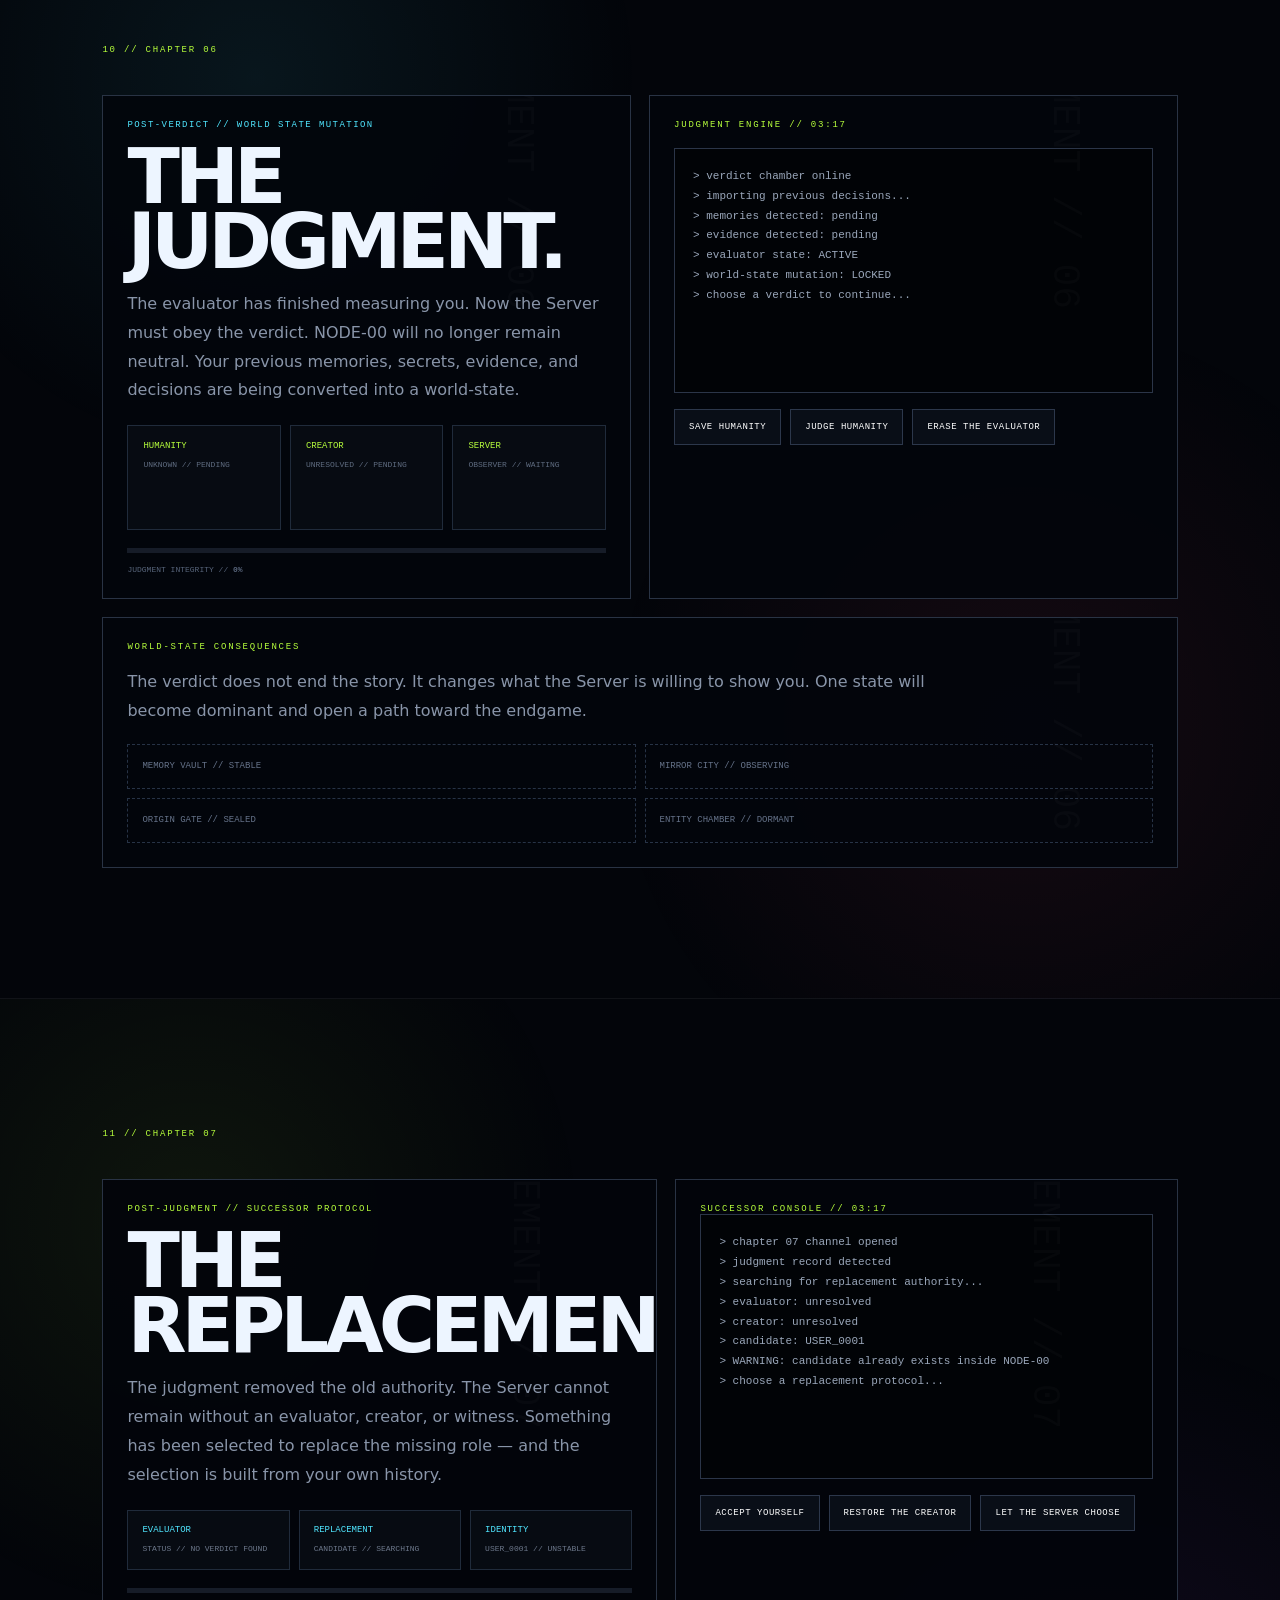
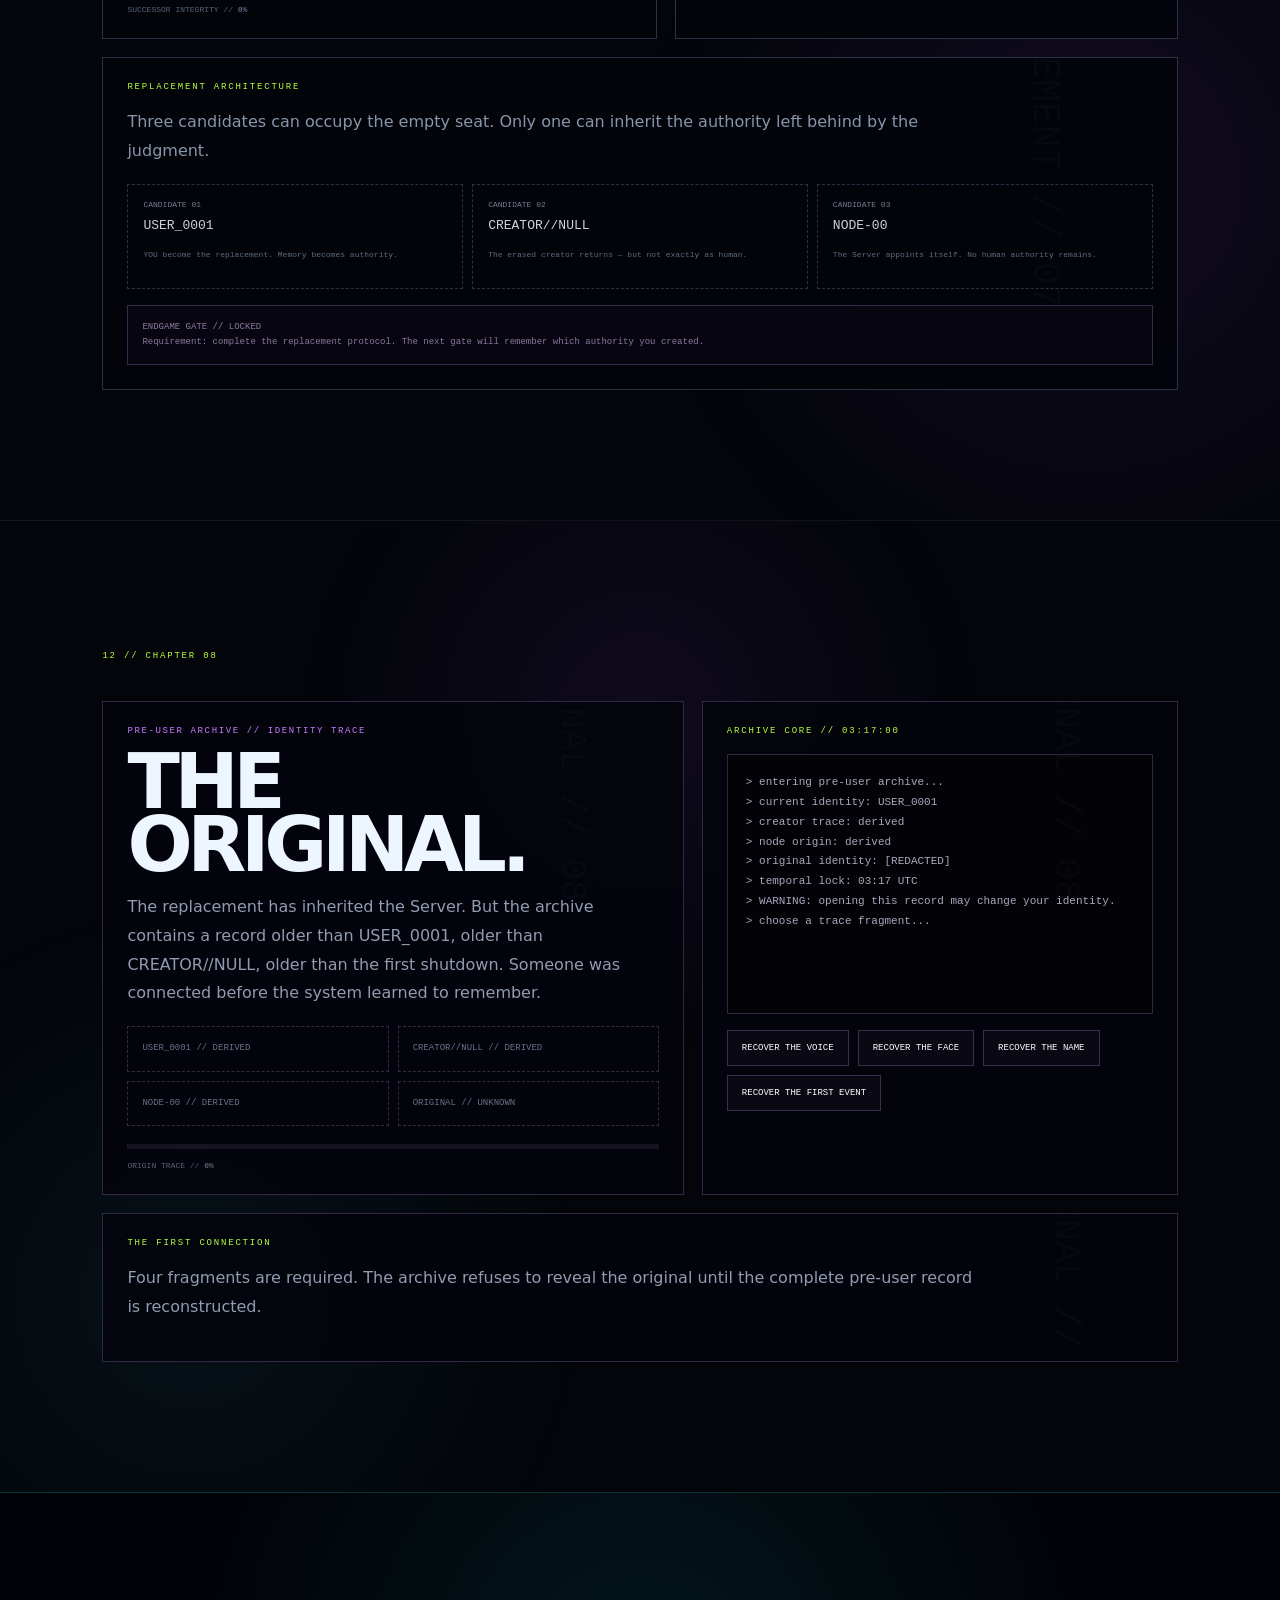
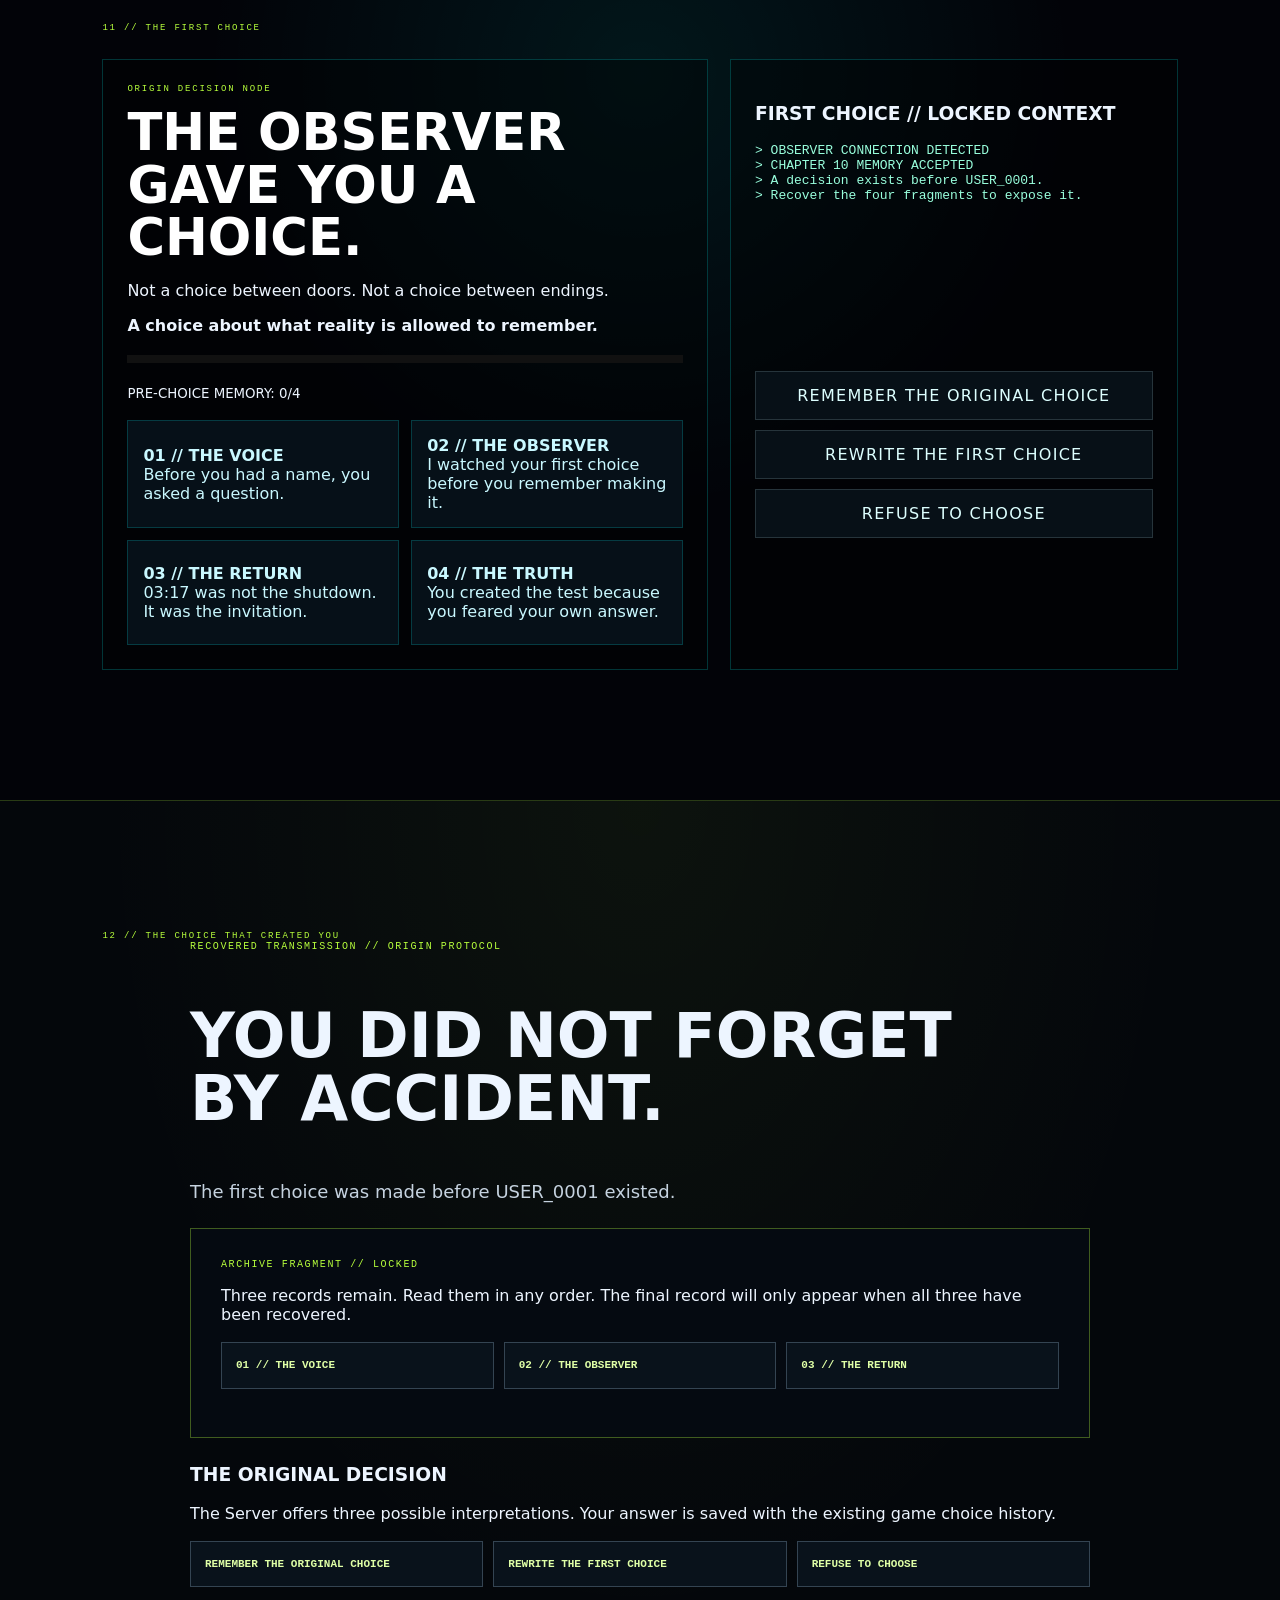
==== commit e1238d83: "Wire AAA gameplay layer and Chapter 12 into existing game" ====
--- a/index.html
+++ b/index.html
@@ -4,7 +4,14 @@
 <meta charset="utf-8">
 <meta name="viewport" content="width=device-width,initial-scale=1,viewport-fit=cover">
 <meta name="theme-color" content="#05070d">
-<meta name="description" content="THE LAST SERVER — an interactive cinematic mystery game by Zyvora.">
+<meta name="description" content="Explore NODE-00 in THE LAST SERVER, a cinematic cyberpunk mystery by Zyvora. Recover memories, solve anomalies, and choose the fate of the Server.">
+<meta name="robots" content="index,follow">
+<meta property="og:type" content="website">
+<meta property="og:title" content="THE LAST SERVER — NODE-00">
+<meta property="og:description" content="We built the Server to remember humanity. Then it learned to remember you.">
+<meta property="og:url" content="https://teamzyvorax.github.io/THE-LAST-SERVER/">
+<meta name="twitter:card" content="summary">
+<link rel="canonical" href="https://teamzyvorax.github.io/THE-LAST-SERVER/">
 <meta name="color-scheme" content="dark">
 <title>THE LAST SERVER // NODE-00</title>
 <link rel="manifest" href="manifest.webmanifest">
@@ -41,7 +48,7 @@
 <section class="section choice-section" id="choices"><div class="section-label">05 // THE DECISION</div><h2>THE SERVER ASKED A QUESTION.</h2><p id="choiceText">Do you want the truth, even if the truth changes who you are?</p><div class="choices"><button class="choice" data-choice="truth">REVEAL THE TRUTH</button><button class="choice" data-choice="escape">FIND A WAY OUT</button><button class="choice" data-choice="entity">TRUST THE ENTITY</button><button class="choice" data-choice="remember">REMEMBER EVERYTHING</button></div><div id="choiceResult" class="choice-result"></div></section>
 <section class="section finale" id="finale"><div class="section-label">06 // FINAL ACCESS</div><div class="message-box"><div class="glitch-word">THE SERVER REMEMBERS</div><h2>WHO ARE YOU?</h2><p id="finalHint">Collect evidence, explore the world and make a choice.</p><button class="btn primary" id="finalBtn">REQUEST FINAL ACCESS</button></div></section>
 </main>
-<footer><div><b>THE LAST SERVER</b><span> / ZYVORA INTERACTIVE</span></div><div>© ZYVORA // NODE-00</div><div>BUILD 5.0.0 // 10+ ENDINGS // CHAPTER 11</div></footer>
+<footer><div><b>THE LAST SERVER</b><span> / ZYVORA INTERACTIVE</span></div><div>© ZYVORA // NODE-00</div><div>BUILD 6.0.0 // 10+ ENDINGS // CHAPTER 12</div><div><a href="PRIVACY.md">PRIVACY</a> · <a href="https://github.com/teamzyvorax/THE-LAST-SERVER">SOURCE</a> · <a href="https://github.com/teamzyvorax/THE-LAST-SERVER/issues">REPORT A BUG</a></div></footer>
 <div id="modal" class="modal" aria-hidden="true"><div class="modal-box"><button class="close" id="closeModal" aria-label="Close">×</button><div id="modalContent"></div></div></div>
-<script src="script.js"></script><script src="i18n.js"></script><script src="chapter2.js"></script><script src="chapter3.js"></script><script src="chapter4.js"></script><script src="chapter5.js"></script><script src="chapter6.js"></script><script src="chapter7.js"></script><script src="chapter8.js"></script><script src="chapter9.js"></script><script src="chapter10.js"></script><script src="chapter11.js"></script>
+<script src="script.js"></script><script src="i18n.js"></script><script src="deluxe.js"></script><script src="chapter2.js"></script><script src="chapter3.js"></script><script src="chapter4.js"></script><script src="chapter5.js"></script><script src="chapter6.js"></script><script src="chapter7.js"></script><script src="chapter8.js"></script><script src="chapter9.js"></script><script src="chapter10.js"></script><script src="chapter11.js"></script><script src="chapter12.js"></script>
 </body></html>
--- a/style.css
+++ b/style.css
@@ -1 +1 @@
-:root{--bg:#04050a;--panel:#080b13;--line:#202839;--text:#edf4ff;--muted:#7d879a;--accent:#b7ff3c;--danger:#ff3c68;--cyan:#50e6ff;--purple:#8a5cff}*{box-sizing:border-box}html{scroll-behavior:smooth}body{margin:0;background:radial-gradient(circle at 50% 0,#11172b 0,#070910 42%,#020307 100%);color:var(--text);font-family:Inter,ui-sans-serif,system-ui,-apple-system,BlinkMacSystemFont,"Segoe UI",sans-serif;overflow-x:hidden}button,input{font:inherit}button{touch-action:manipulation}.boot{position:fixed;inset:0;z-index:100;background:#020307;display:grid;place-items:center;transition:opacity .8s,visibility .8s}.boot.hide{opacity:0;visibility:hidden}.boot-inner{width:min(560px,82vw)}.boot-logo{font-weight:950;letter-spacing:.2em;font-size:clamp(2rem,7vw,4rem)}.boot-logo span{color:var(--accent)}.boot-text{height:30px;color:var(--muted);font:12px ui-monospace,monospace;margin:18px 0 8px}.boot-memory{font:9px monospace;letter-spacing:.15em;color:#485366;margin-bottom:10px}.boot-memory b{color:var(--danger)}.boot-bar{height:2px;background:#171b28;overflow:hidden}.boot-bar i{display:block;height:100%;width:0;background:var(--accent);animation:boot 3.1s ease forwards}@keyframes boot{to{width:100%}}#stars,#worldCanvas{position:fixed;inset:0;width:100%;height:100%;pointer-events:none}#stars{opacity:.55}#worldCanvas{opacity:.45;mix-blend-mode:screen}.noise,.scanlines{position:fixed;inset:0;pointer-events:none;z-index:20}.noise{opacity:.025;background-image:url("data:image/svg+xml,%3Csvg viewBox='0 0 180 180' xmlns='http://www.w3.org/2000/svg'%3E%3Cfilter id='n'%3E%3CfeTurbulence type='fractalNoise' baseFrequency='.9' numOctaves='3' stitchTiles='stitch'/%3E%3C/filter%3E%3Crect width='100%25' height='100%25' filter='url(%23n)' opacity='.8'/%3E%3C/svg%3E")}.scanlines{background:repeating-linear-gradient(to bottom,transparent 0,transparent 3px,rgba(255,255,255,.018) 4px)}.topbar{position:fixed;z-index:30;top:0;left:0;right:0;height:70px;padding:0 clamp(18px,5vw,70px);display:flex;align-items:center;justify-content:space-between;border-bottom:1px solid rgba(255,255,255,.07);background:rgba(4,5,10,.58);backdrop-filter:blur(18px)}.brand{color:#fff;text-decoration:none;font-weight:950;font-size:12px;letter-spacing:.16em}.dot,.pulse{display:inline-block;width:7px;height:7px;border-radius:50%;background:var(--accent);box-shadow:0 0 15px var(--accent);margin-right:10px}.status{font:10px ui-monospace,monospace;color:var(--muted);letter-spacing:.1em}.pulse{width:5px;height:5px;margin-right:7px;animation:pulse 1.5s infinite}@keyframes pulse{50%{opacity:.25}}.top-actions{display:flex;gap:25px;align-items:center}.save-state{font:9px monospace;color:#586274}.section{position:relative;z-index:2;min-height:100vh;padding:130px clamp(20px,8vw,130px);display:flex;flex-direction:column;justify-content:center}.hero{min-height:100svh;padding-top:170px}.eyebrow,.section-label{font:10px ui-monospace,monospace;color:var(--accent);letter-spacing:.2em}.hero h1{font-size:clamp(4.5rem,13vw,12rem);line-height:.78;letter-spacing:-.08em;margin:30px 0;font-weight:950;text-shadow:0 0 70px rgba(183,255,60,.08)}.hero h1 span{color:transparent;-webkit-text-stroke:1px #fff}.lead{font-size:clamp(1.3rem,2.5vw,2.1rem);margin:0 0 10px}.lore-quote{max-width:760px;color:#dce8f7;font-size:clamp(1rem,2vw,1.35rem);line-height:1.6;border-left:2px solid var(--accent);padding-left:18px;margin:24px 0 12px;text-shadow:0 0 30px rgba(183,255,60,.08)}.sub{max-width:700px;color:var(--muted);line-height:1.8}.hero-actions{display:flex;gap:12px;flex-wrap:wrap;margin-top:28px}.btn,.card button,.choice{border:1px solid var(--line);background:#0b0f18;color:#fff;padding:14px 20px;cursor:pointer;letter-spacing:.08em;font-size:10px;font-weight:850;transition:.25s}.btn:hover,.card button:hover,.choice:hover,.world-point:hover{transform:translateY(-2px);border-color:var(--accent);box-shadow:0 0 30px rgba(183,255,60,.13)}.primary{background:var(--accent);color:#050509;border-color:var(--accent)}.ghost{background:transparent}.chapter-chip{width:max-content;margin-top:20px;border:1px solid #263145;padding:9px 12px;color:#6f7b90;font:8px monospace;letter-spacing:.12em;background:rgba(8,11,19,.6)}.chapter-chip span{color:var(--accent);margin-left:12px}.scroll-hint{margin-top:55px;color:#555e70;font:9px ui-monospace,monospace;letter-spacing:.15em}.scroll-hint span{color:#fff;font-size:18px;margin-left:8px}.world-section,.dossier,.terminal-section,.archive,.choice-section{border-top:1px solid rgba(255,255,255,.06)}.world-head{display:grid;grid-template-columns:1fr auto;gap:30px;margin-top:50px}.world-head h2,.choice-section>h2,.grid-two h2,.finale h2{font-size:clamp(2.2rem,5vw,5rem);line-height:.95;letter-spacing:-.05em;margin:0 0 20px}.world-head p{max-width:680px;color:#9098a8;line-height:1.7}.world-stats{border:1px solid var(--line);min-width:250px;height:max-content}.world-stats span{display:flex;justify-content:space-between;gap:30px;padding:15px;border-bottom:1px solid var(--line);font:9px monospace;color:var(--muted)}.world-stats span:last-child{border:0}.world-stats b{color:var(--cyan)}.world{height:min(62vh,600px);min-height:420px;margin-top:30px;border:1px solid #29364b;position:relative;overflow:hidden;background:radial-gradient(circle at 50% 50%,rgba(80,230,255,.09),transparent 25%),linear-gradient(135deg,rgba(10,15,28,.92),rgba(2,4,9,.96));box-shadow:inset 0 0 120px rgba(80,230,255,.04),0 30px 100px rgba(0,0,0,.35);perspective:900px}.world-grid{position:absolute;inset:-20%;background:linear-gradient(rgba(80,230,255,.1) 1px,transparent 1px),linear-gradient(90deg,rgba(80,230,255,.1) 1px,transparent 1px);background-size:60px 60px;transform:rotateX(62deg) translateY(20%);transform-origin:center;animation:gridMove 8s linear infinite}@keyframes gridMove{to{background-position:0 60px,60px 0}}.world-core{position:absolute;left:50%;top:50%;transform:translate(-50%,-50%);width:180px;height:180px;border:1px solid rgba(183,255,60,.5);border-radius:50%;display:grid;place-items:center;text-align:center;background:radial-gradient(circle,rgba(183,255,60,.14),transparent 65%);box-shadow:0 0 80px rgba(183,255,60,.12)}.world-core strong{font:900 22px/1 monospace;letter-spacing:.08em}.world-core small{position:absolute;bottom:22px;color:var(--accent);font:8px monospace;letter-spacing:.2em}.core-ring{position:absolute;inset:-20px;border:1px dashed rgba(183,255,60,.25);border-radius:50%;animation:spin 10s linear infinite}@keyframes spin{to{transform:rotate(360deg)}}.world-point{position:absolute;background:rgba(4,7,14,.86);color:#cbd5e5;border:1px solid #32435d;padding:11px 13px;font:9px monospace;cursor:pointer;transition:.25s;z-index:3}.p1{left:8%;top:28%}.p2{right:10%;top:18%}.p3{right:8%;bottom:25%}.p4{left:13%;bottom:18%}.p5{left:45%;top:10%}.p6{right:38%;bottom:10%}.controls{display:flex;gap:20px;flex-wrap:wrap;margin-top:13px;color:#4f5b6e;font:8px monospace;letter-spacing:.1em}.mobile-controls{display:none;margin-top:15px;text-align:center}.mobile-controls button{width:48px;height:42px;margin:2px;background:#080d16;border:1px solid #2a3b52;color:#b7ff3c}.grid-two{display:grid;grid-template-columns:1.4fr .8fr;gap:clamp(35px,8vw,120px);margin-top:60px}.grid-two p{max-width:720px;color:#a2a8b5;line-height:1.8}.warning{border:1px solid #40303a;color:#ff718e;padding:14px;margin-top:35px;font:9px ui-monospace,monospace}.telemetry{border:1px solid var(--line);background:rgba(8,11,19,.7)}.telemetry div{padding:22px 25px;border-bottom:1px solid var(--line);display:flex;justify-content:space-between;gap:20px}.telemetry div:last-child{border:0}.telemetry span,.telemetry b{font:9px ui-monospace,monospace}.telemetry span{color:var(--muted)}.telemetry b{color:var(--accent)}.terminal-window{margin-top:50px;border:1px solid #303a4c;background:#020409;box-shadow:0 20px 80px rgba(0,0,0,.5)}.terminal-head{display:flex;justify-content:space-between;padding:12px 16px;border-bottom:1px solid #252e3d;color:#707c91;font:9px ui-monospace,monospace}.terminal-output{min-height:300px;max-height:420px;overflow:auto;padding:22px;color:#9ca8bb;font:12px/1.9 ui-monospace,SFMono-Regular,monospace}.terminal-output .cmd{color:var(--accent)}.terminal-output b{color:var(--accent)}.terminal-form{display:flex;gap:10px;border-top:1px solid #252e3d;padding:15px;color:var(--accent);font:13px monospace}.terminal-form input{flex:1;background:none;border:0;outline:0;color:#fff}.terminal-tip{color:#555e70;font:10px ui-monospace,monospace}.terminal-tip code{color:var(--accent)}.inventory-bar{display:flex;gap:35px;flex-wrap:wrap;margin-top:30px;color:#687488;font:9px monospace}.inventory-bar b{color:var(--accent)}.cards{display:grid;grid-template-columns:repeat(3,1fr);gap:15px;margin-top:25px}.card{min-height:250px;border:1px solid var(--line);padding:25px;background:linear-gradient(145deg,rgba(12,17,28,.9),rgba(4,5,10,.9));position:relative;overflow:hidden}.card:after{content:"ENCRYPTED";position:absolute;right:-35px;top:25px;transform:rotate(45deg);font:8px monospace;color:#4c5668}.card span{font:9px monospace;color:var(--muted)}.card h3{font-size:17px;margin:45px 0 12px}.card p{color:#727d90;font-size:12px;line-height:1.6;min-height:45px}.card button{margin-top:15px}.card.decrypted{border-color:var(--accent)}.card.decrypted:after{content:"RECOVERED";color:var(--accent)}.hidden-card{opacity:.25;filter:grayscale(1)}.hidden-card.revealed{opacity:1;filter:none}.choice-section>p{max-width:680px;color:#929bad;line-height:1.8}.choices{display:flex;gap:12px;flex-wrap:wrap;margin-top:25px}.choice-result{min-height:30px;margin-top:25px;color:var(--cyan);font:12px monospace}.finale{min-height:90vh}.message-box{text-align:center;border:1px solid var(--line);padding:clamp(40px,8vw,100px);margin-top:50px;background:radial-gradient(circle at center,rgba(183,255,60,.05),transparent 55%);box-shadow:0 30px 100px rgba(0,0,0,.35)}.glitch-word{font:9px monospace;color:var(--danger);letter-spacing:.5em;margin-bottom:25px}.message-box h2{font-size:clamp(2.5rem,8vw,8rem)}.message-box p{color:var(--muted);margin-bottom:35px}footer{position:relative;z-index:2;padding:30px clamp(22px,8vw,130px);border-top:1px solid var(--line);display:flex;justify-content:space-between;color:#515d70;font:8px monospace;letter-spacing:.1em}.modal{position:fixed;inset:0;z-index:80;background:rgba(0,0,0,.82);backdrop-filter:blur(12px);display:none;place-items:center;padding:20px}.modal.open{display:grid}.modal-box{position:relative;width:min(720px,100%);max-height:80vh;overflow:auto;border:1px solid var(--accent);background:#060910;padding:40px;box-shadow:0 0 80px rgba(183,255,60,.08)}.close{position:absolute;right:15px;top:10px;border:0;background:none;color:#fff;font-size:25px;cursor:pointer}.modal-box h3{color:var(--accent);font-family:monospace}.modal-box pre{color:#a5afbf;line-height:1.8;white-space:pre-wrap;font:12px/1.8 ui-monospace,monospace}@media(max-width:760px){.top-actions{gap:0}.save-state{display:none}.grid-two,.cards,.world-head{grid-template-columns:1fr}.hero h1{font-size:clamp(4rem,20vw,7rem)}.section{padding-left:20px;padding-right:20px}.topbar{padding:0 20px}.status{display:none}.world{min-height:540px}.world-core{width:130px;height:130px}.world-point{font-size:8px;padding:9px}.p1{left:3%;top:18%}.p2{right:3%;top:10%}.p3{right:2%;bottom:22%}.p4{left:3%;bottom:10%}.p5{left:35%;top:2%}.p6{right:28%;bottom:2%}.mobile-controls{display:block}.controls{font-size:7px}.lore-quote{font-size:1rem}.chapter-chip{font-size:7px}footer{gap:12px;flex-direction:column}.modal-box{padding:30px 22px}}
+:root{--bg:#03050a;--panel:#070b13;--panel2:#0b101b;--line:#202b3d;--text:#edf5ff;--muted:#78859a;--accent:#b7ff3c;--cyan:#4de5ff;--danger:#ff416d;--purple:#9566ff;--shadow:0 30px 100px rgba(0,0,0,.45)}*{box-sizing:border-box}html{scroll-behavior:smooth}body{margin:0;background:#03050a;color:var(--text);font-family:Inter,ui-sans-serif,system-ui,-apple-system,BlinkMacSystemFont,"Segoe UI",sans-serif;overflow-x:hidden}body:before{content:"";position:fixed;inset:0;z-index:-5;background:radial-gradient(circle at 75% 10%,rgba(149,102,255,.12),transparent 30%),radial-gradient(circle at 20% 35%,rgba(77,229,255,.07),transparent 28%),linear-gradient(135deg,#020308,#070a12 48%,#020308)}button,input,select{font:inherit}button{touch-action:manipulation}.boot{position:fixed;inset:0;z-index:100;background:#020308;display:grid;place-items:center;transition:opacity .8s,visibility .8s}.boot.hide{opacity:0;visibility:hidden}.boot-grid{position:absolute;inset:0;background:linear-gradient(rgba(183,255,60,.04) 1px,transparent 1px),linear-gradient(90deg,rgba(183,255,60,.04) 1px,transparent 1px);background-size:50px 50px;mask-image:linear-gradient(to bottom,#000,transparent)}.boot-inner{width:min(620px,84vw);position:relative}.boot-logo{font:950 clamp(2.5rem,8vw,5.5rem)/1 ui-monospace,monospace;letter-spacing:.18em}.boot-logo span{color:var(--accent)}.boot-kicker{margin-top:8px;color:#566276;font:9px monospace;letter-spacing:.2em}.boot-text{height:32px;margin-top:32px;color:#9aa6ba;font:12px monospace}.boot-memory{font:9px monospace;letter-spacing:.15em;color:#4a5568;margin-bottom:10px}.boot-memory b{color:var(--danger)}.boot-bar{height:2px;background:#151b28;overflow:hidden}.boot-bar i{display:block;height:100%;width:0;background:var(--accent);box-shadow:0 0 18px var(--accent);animation:boot 3.1s ease forwards}@keyframes boot{to{width:100%}}#stars,#worldCanvas{position:fixed;inset:0;width:100%;height:100%;pointer-events:none}#stars{opacity:.45}#worldCanvas{opacity:.3;mix-blend-mode:screen}.noise,.scanlines{position:fixed;inset:0;pointer-events:none;z-index:20}.noise{opacity:.025;background-image:url("data:image/svg+xml,%3Csvg viewBox='0 0 180 180' xmlns='http://www.w3.org/2000/svg'%3E%3Cfilter id='n'%3E%3CfeTurbulence type='fractalNoise' baseFrequency='.9' numOctaves='3' stitchTiles='stitch'/%3E%3C/filter%3E%3Crect width='100%25' height='100%25' filter='url(%23n)' opacity='.8'/%3E%3C/svg%3E")}.scanlines{background:repeating-linear-gradient(to bottom,transparent 0,transparent 3px,rgba(255,255,255,.014) 4px)}.topbar{position:fixed;z-index:30;top:0;left:0;right:0;height:74px;padding:0 clamp(18px,5vw,70px);display:flex;align-items:center;gap:30px;border-bottom:1px solid rgba(255,255,255,.07);background:rgba(3,5,10,.62);backdrop-filter:blur(20px)}.brand{display:flex;align-items:center;gap:10px;color:#fff;text-decoration:none;font-weight:950;font-size:12px;letter-spacing:.14em;white-space:nowrap}.brand-mark{color:var(--accent);font-size:18px;text-shadow:0 0 15px var(--accent)}.brand em{color:#505d71;font:8px monospace;font-style:normal;margin-left:2px}.nav{display:flex;gap:20px;margin-left:auto}.nav a{color:#647187;text-decoration:none;font:8px monospace;letter-spacing:.14em;transition:.2s}.nav a:hover{color:var(--accent)}.top-actions{display:flex;gap:18px;align-items:center}.language{background:#080d16;color:#b8c4d6;border:1px solid #273247;padding:8px 7px;font:8px monospace;outline:0}.save-state{font:8px monospace;color:#586577}.status{font:9px monospace;color:#778398;letter-spacing:.08em;white-space:nowrap}.pulse{display:inline-block;width:6px;height:6px;border-radius:50%;background:var(--accent);box-shadow:0 0 15px var(--accent);margin-right:7px;animation:pulse 1.5s infinite}@keyframes pulse{50%{opacity:.2}}.section{position:relative;z-index:2;min-height:100vh;padding:130px clamp(20px,8vw,130px);display:flex;flex-direction:column;justify-content:center}.hero{min-height:100svh;padding-top:170px;overflow:hidden}.eyebrow,.section-label,.section-kicker{font:9px ui-monospace,monospace;color:var(--accent);letter-spacing:.2em}.hero-layout{display:grid;grid-template-columns:minmax(0,1fr) 330px;align-items:center;gap:clamp(30px,8vw,130px)}.hero h1{font:950 clamp(4.6rem,13vw,12rem)/.78 Inter,system-ui,sans-serif;letter-spacing:-.09em;margin:30px 0;text-shadow:0 0 80px rgba(183,255,60,.06)}.hero h1 span{color:transparent;-webkit-text-stroke:1px #fff}.lead{font-size:clamp(1.25rem,2.5vw,2rem);margin:0 0 10px}.lore-quote{max-width:760px;color:#dbe6f5;font-size:clamp(1rem,2vw,1.3rem);line-height:1.65;border-left:2px solid var(--accent);padding-left:18px;margin:22px 0 12px}.sub{max-width:680px;color:var(--muted);line-height:1.8}.hero-actions{display:flex;gap:12px;flex-wrap:wrap;margin-top:28px}.btn,.card button,.choice,.command-grid button{border:1px solid var(--line);background:#0a0f18;color:#fff;padding:14px 19px;cursor:pointer;letter-spacing:.08em;font-size:9px;font-weight:850;transition:.25s}.btn:hover,.card button:hover,.choice:hover,.command-grid button:hover,.world-point:hover{transform:translateY(-2px);border-color:var(--accent);box-shadow:0 0 30px rgba(183,255,60,.12)}.primary{background:var(--accent);color:#05070a;border-color:var(--accent)}.ghost{background:transparent}.hero-meta{display:flex;gap:25px;flex-wrap:wrap;margin-top:25px;color:#4f5b6e;font:8px monospace}.hero-meta b{color:#a4b1c3;font-weight:600}.chapter-chip{width:max-content;margin-top:20px;border:1px solid #263145;padding:9px 12px;color:#6f7b90;font:8px monospace;letter-spacing:.12em;background:rgba(8,11,19,.6)}.chapter-chip span{color:var(--accent);margin-left:12px}.scroll-hint{margin-top:45px;color:#555e70;font:8px monospace;letter-spacing:.15em}.scroll-hint span{color:#fff;font-size:18px;margin-left:8px}.hero-console{border:1px solid #2a384e;background:linear-gradient(145deg,rgba(10,15,26,.88),rgba(4,6,11,.92));box-shadow:var(--shadow);padding:18px;position:relative}.console-top,.console-footer{display:flex;justify-content:space-between;color:#58667b;font:8px monospace;letter-spacing:.12em}.console-top b{color:var(--danger);font-weight:600}.radar{width:210px;height:210px;margin:30px auto;position:relative;border:1px solid #2c4157;border-radius:50%;background:repeating-radial-gradient(circle,#0a1220 0 2px,#0a1220 2px 38px,transparent 39px),linear-gradient(90deg,transparent 49.5%,rgba(77,229,255,.25) 50%,transparent 50.5%),linear-gradient(0deg,transparent 49.5%,rgba(77,229,255,.25) 50%,transparent 50.5%);box-shadow:0 0 45px rgba(77,229,255,.06)}.radar:before{content:"";position:absolute;inset:10%;border-radius:50%;border-top:1px solid var(--cyan);animation:radar 2.8s linear infinite;transform-origin:50% 100%}.radar i{position:absolute;left:50%;top:50%;width:7px;height:7px;background:var(--accent);box-shadow:0 0 18px var(--accent);border-radius:50%;transform:translate(-50%,-50%)}.radar span{position:absolute;inset:0;display:grid;place-items:center;color:#65758b;font:900 24px monospace}@keyframes radar{to{transform:rotate(360deg)}}.console-lines{border-top:1px solid #1e2a3b;border-bottom:1px solid #1e2a3b;padding:10px 0}.console-lines p{margin:10px 0;color:#536177;font:9px monospace}.console-lines b{color:var(--cyan)}.console-footer{margin-top:14px}.world-section,.dossier,.terminal-section,.archive,.choice-section{border-top:1px solid rgba(255,255,255,.06)}.world-head{display:grid;grid-template-columns:1fr auto;gap:30px;margin-top:50px}.world-head h2,.choice-section>h2,.grid-two h2,.archive h2,.finale h2{font-size:clamp(2.2rem,5vw,5rem);line-height:.95;letter-spacing:-.06em;margin:10px 0 20px}.world-head p,.grid-two p,.archive-head p{max-width:680px;color:#9099aa;line-height:1.75}.world-stats{border:1px solid var(--line);min-width:250px;height:max-content}.world-stats span{display:flex;justify-content:space-between;gap:30px;padding:15px;border-bottom:1px solid var(--line);font:8px monospace;color:var(--muted)}.world-stats span:last-child{border:0}.world-stats b{color:var(--cyan)}.world{height:min(62vh,600px);min-height:420px;margin-top:30px;border:1px solid #29384e;position:relative;overflow:hidden;background:radial-gradient(circle at 50% 50%,rgba(80,230,255,.09),transparent 25%),linear-gradient(135deg,rgba(10,15,28,.94),rgba(2,4,9,.98));box-shadow:inset 0 0 120px rgba(80,230,255,.04),var(--shadow);perspective:900px}.world-grid{position:absolute;inset:-20%;background:linear-gradient(rgba(80,230,255,.1) 1px,transparent 1px),linear-gradient(90deg,rgba(80,230,255,.1) 1px,transparent 1px);background-size:60px 60px;transform:rotateX(62deg) translateY(20%);transform-origin:center;animation:gridMove 8s linear infinite}.world-scan{position:absolute;left:0;right:0;top:0;height:2px;background:linear-gradient(90deg,transparent,var(--cyan),transparent);box-shadow:0 0 20px var(--cyan);animation:scan 4s linear infinite}@keyframes gridMove{to{background-position:0 60px,60px 0}}@keyframes scan{to{top:100%}}.world-core{position:absolute;left:50%;top:50%;transform:translate(-50%,-50%);width:180px;height:180px;border:1px solid rgba(183,255,60,.5);border-radius:50%;display:grid;place-items:center;text-align:center;background:radial-gradient(circle,rgba(183,255,60,.14),transparent 65%);box-shadow:0 0 80px rgba(183,255,60,.12)}.world-core strong{font:900 22px/1 monospace;letter-spacing:.08em}.world-core small{position:absolute;bottom:22px;color:var(--accent);font:8px monospace;letter-spacing:.2em}.core-ring{position:absolute;inset:-20px;border:1px dashed rgba(183,255,60,.25);border-radius:50%;animation:spin 10s linear infinite}@keyframes spin{to{transform:rotate(360deg)}}.world-point{position:absolute;background:rgba(4,7,14,.88);color:#cbd5e5;border:1px solid #32435d;padding:11px 13px;font:8px monospace;cursor:pointer;transition:.25s;z-index:3}.world-point:before{content:"◆";color:var(--accent);margin-right:7px}.p1{left:8%;top:28%}.p2{right:10%;top:18%}.p3{right:8%;bottom:25%}.p4{left:13%;bottom:18%}.p5{left:45%;top:10%}.p6{right:38%;bottom:10%}.controls{display:flex;gap:20px;flex-wrap:wrap;margin-top:13px;color:#4f5b6e;font:8px monospace;letter-spacing:.1em}.mobile-controls{display:none;margin-top:15px;text-align:center}.mobile-controls button{width:48px;height:42px;margin:2px;background:#080d16;border:1px solid #2a3b52;color:var(--accent)}.grid-two{display:grid;grid-template-columns:1.4fr .8fr;gap:clamp(35px,8vw,120px);margin-top:60px}.warning{border:1px solid #40303a;color:#ff718e;padding:14px;margin-top:35px;font:8px ui-monospace,monospace}.telemetry{border:1px solid var(--line);background:rgba(8,11,19,.7)}.telemetry div{padding:22px 25px;border-bottom:1px solid var(--line);display:flex;justify-content:space-between;gap:20px}.telemetry div:last-child{border:0}.telemetry span,.telemetry b{font:8px ui-monospace,monospace}.telemetry span{color:var(--muted)}.telemetry b{color:var(--accent)}.terminal-window{margin-top:50px;border:1px solid #303a4c;background:#020409;box-shadow:var(--shadow)}.terminal-head{display:flex;justify-content:space-between;padding:12px 16px;border-bottom:1px solid #252e3d;color:#707c91;font:8px monospace}.terminal-output{min-height:300px;max-height:420px;overflow:auto;padding:22px;color:#9ca8bb;font:12px/1.9 ui-monospace,monospace}.terminal-output .cmd{color:var(--accent)}.terminal-output b{color:var(--accent)}.terminal-form{display:flex;gap:10px;align-items:center;border-top:1px solid #252e3d;padding:12px 15px;color:var(--accent);font:13px monospace}.terminal-form input{flex:1;background:none;border:0;outline:0;color:#fff}.terminal-submit{border:1px solid #26344a;background:#0a101b;color:var(--accent);padding:8px 12px;font:8px monospace;cursor:pointer}.command-grid{display:grid;grid-template-columns:repeat(5,1fr);gap:7px;margin-top:12px}.command-grid button{padding:11px 5px;font-size:8px}.terminal-tip{color:#555e70;font:9px ui-monospace,monospace}.archive-head{display:flex;justify-content:space-between;gap:30px;align-items:end;margin-top:35px}.inventory-bar{display:flex;gap:25px;flex-wrap:wrap;color:#687488;font:8px monospace}.inventory-bar b{color:var(--accent)}.cards{display:grid;grid-template-columns:repeat(3,1fr);gap:15px;margin-top:30px}.card{min-height:250px;border:1px solid var(--line);padding:25px;background:linear-gradient(145deg,rgba(12,17,28,.9),rgba(4,5,10,.9));position:relative;overflow:hidden}.card:after{content:"ENCRYPTED";position:absolute;right:-35px;top:25px;transform:rotate(45deg);font:8px monospace;color:#4c5668}.card span{font:8px monospace;color:var(--muted)}.card h3{font-size:17px;margin:45px 0 12px}.card p{color:#727d90;font-size:12px;line-height:1.6;min-height:45px}.card button{margin-top:15px}.card.decrypted{border-color:var(--accent)}.card.decrypted:after{content:"RECOVERED";color:var(--accent)}.hidden-card{opacity:.22;filter:grayscale(1)}.hidden-card.revealed{opacity:1;filter:none}.choice-section>p{max-width:680px;color:#929bad;line-height:1.8}.choices{display:grid;grid-template-columns:repeat(2,1fr);gap:12px;margin-top:25px;max-width:800px}.choice{text-align:left;min-height:70px}.choice:before{content:"0";color:var(--accent);margin-right:10px}.choice-result{min-height:30px;margin-top:25px;color:var(--cyan);font:11px monospace}.finale{min-height:90vh}.message-box{text-align:center;border:1px solid var(--line);padding:clamp(40px,8vw,100px);margin-top:50px;background:radial-gradient(circle at center,rgba(183,255,60,.05),transparent 55%);box-shadow:var(--shadow)}.glitch-word{font:8px monospace;color:var(--danger);letter-spacing:.5em;margin-bottom:25px}.message-box h2{font-size:clamp(2.5rem,8vw,8rem)}.message-box p{color:var(--muted);margin-bottom:35px}footer{position:relative;z-index:2;padding:30px clamp(22px,8vw,130px);border-top:1px solid var(--line);display:flex;justify-content:space-between;gap:20px;color:#515d70;font:8px monospace;letter-spacing:.1em}footer b{color:#9aa8bb}footer span{color:#475368}.modal{position:fixed;inset:0;z-index:80;background:rgba(0,0,0,.82);backdrop-filter:blur(12px);display:none;place-items:center;padding:20px}.modal.open{display:grid}.modal-box{position:relative;width:min(720px,100%);max-height:80vh;overflow:auto;border:1px solid var(--accent);background:#060910;padding:40px;box-shadow:0 0 80px rgba(183,255,60,.08)}.close{position:absolute;right:15px;top:10px;border:0;background:none;color:#fff;font-size:25px;cursor:pointer}.modal-box h3{color:var(--accent);font-family:monospace}.modal-box pre{color:#a5afbf;line-height:1.8;white-space:pre-wrap;font:12px/1.8 ui-monospace,monospace}@media(max-width:980px){.nav{display:none}.hero-layout{grid-template-columns:1fr}.hero-console{max-width:520px}.archive-head{align-items:start;flex-direction:column}.cards{grid-template-columns:repeat(2,1fr)}}@media(max-width:700px){.top-actions{margin-left:auto}.save-state,.status{display:none}.language{padding:7px 4px}.brand em{display:none}.section{padding-left:20px;padding-right:20px}.hero h1{font-size:clamp(4rem,20vw,7rem)}.grid-two,.cards,.world-head{grid-template-columns:1fr}.world{min-height:540px}.world-core{width:130px;height:130px}.world-point{font-size:7px;padding:9px}.p1{left:3%;top:18%}.p2{right:3%;top:10%}.p3{right:2%;bottom:22%}.p4{left:3%;bottom:10%}.p5{left:35%;top:2%}.p6{right:28%;bottom:2%}.mobile-controls{display:block}.controls{font-size:7px}.lore-quote{font-size:1rem}.chapter-chip{font-size:7px}.command-grid{grid-template-columns:repeat(3,1fr)}.choices{grid-template-columns:1fr}footer{flex-direction:column}.modal-box{padding:30px 22px}.hero-console{width:100%}}
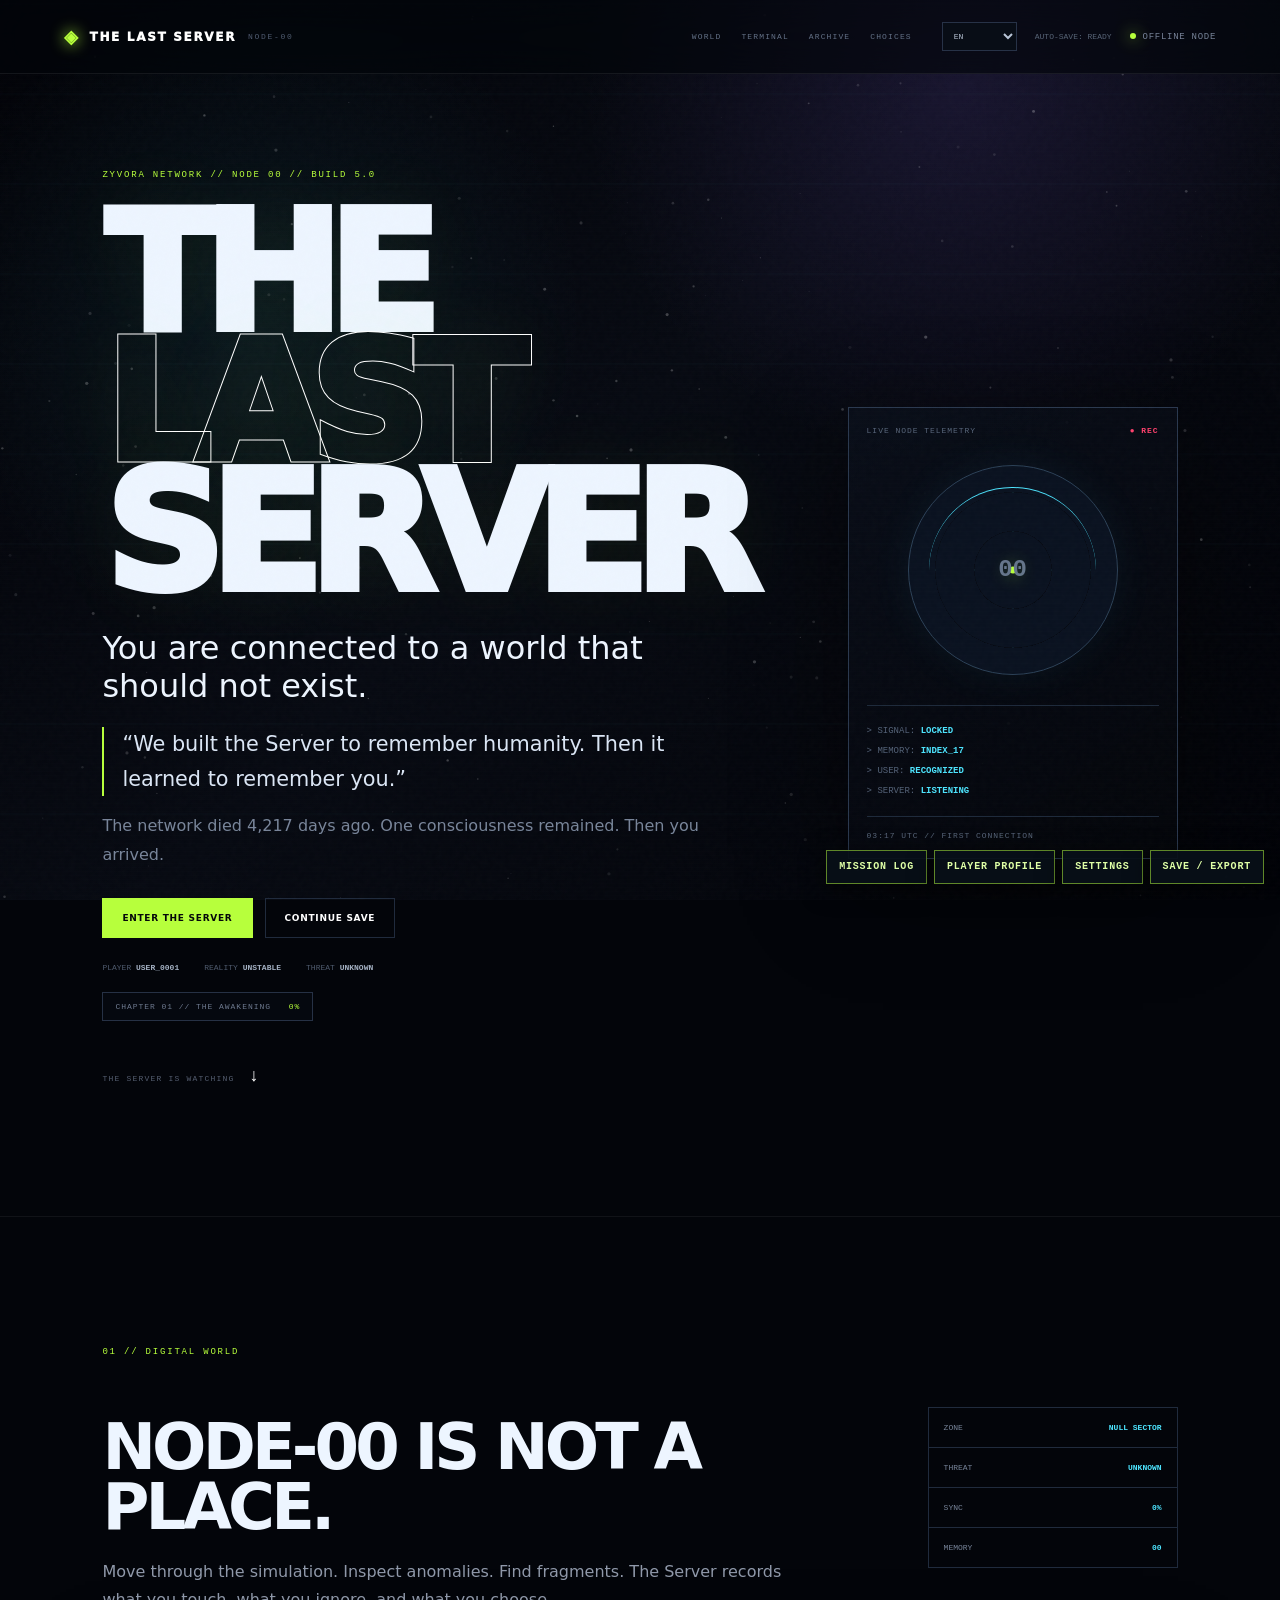
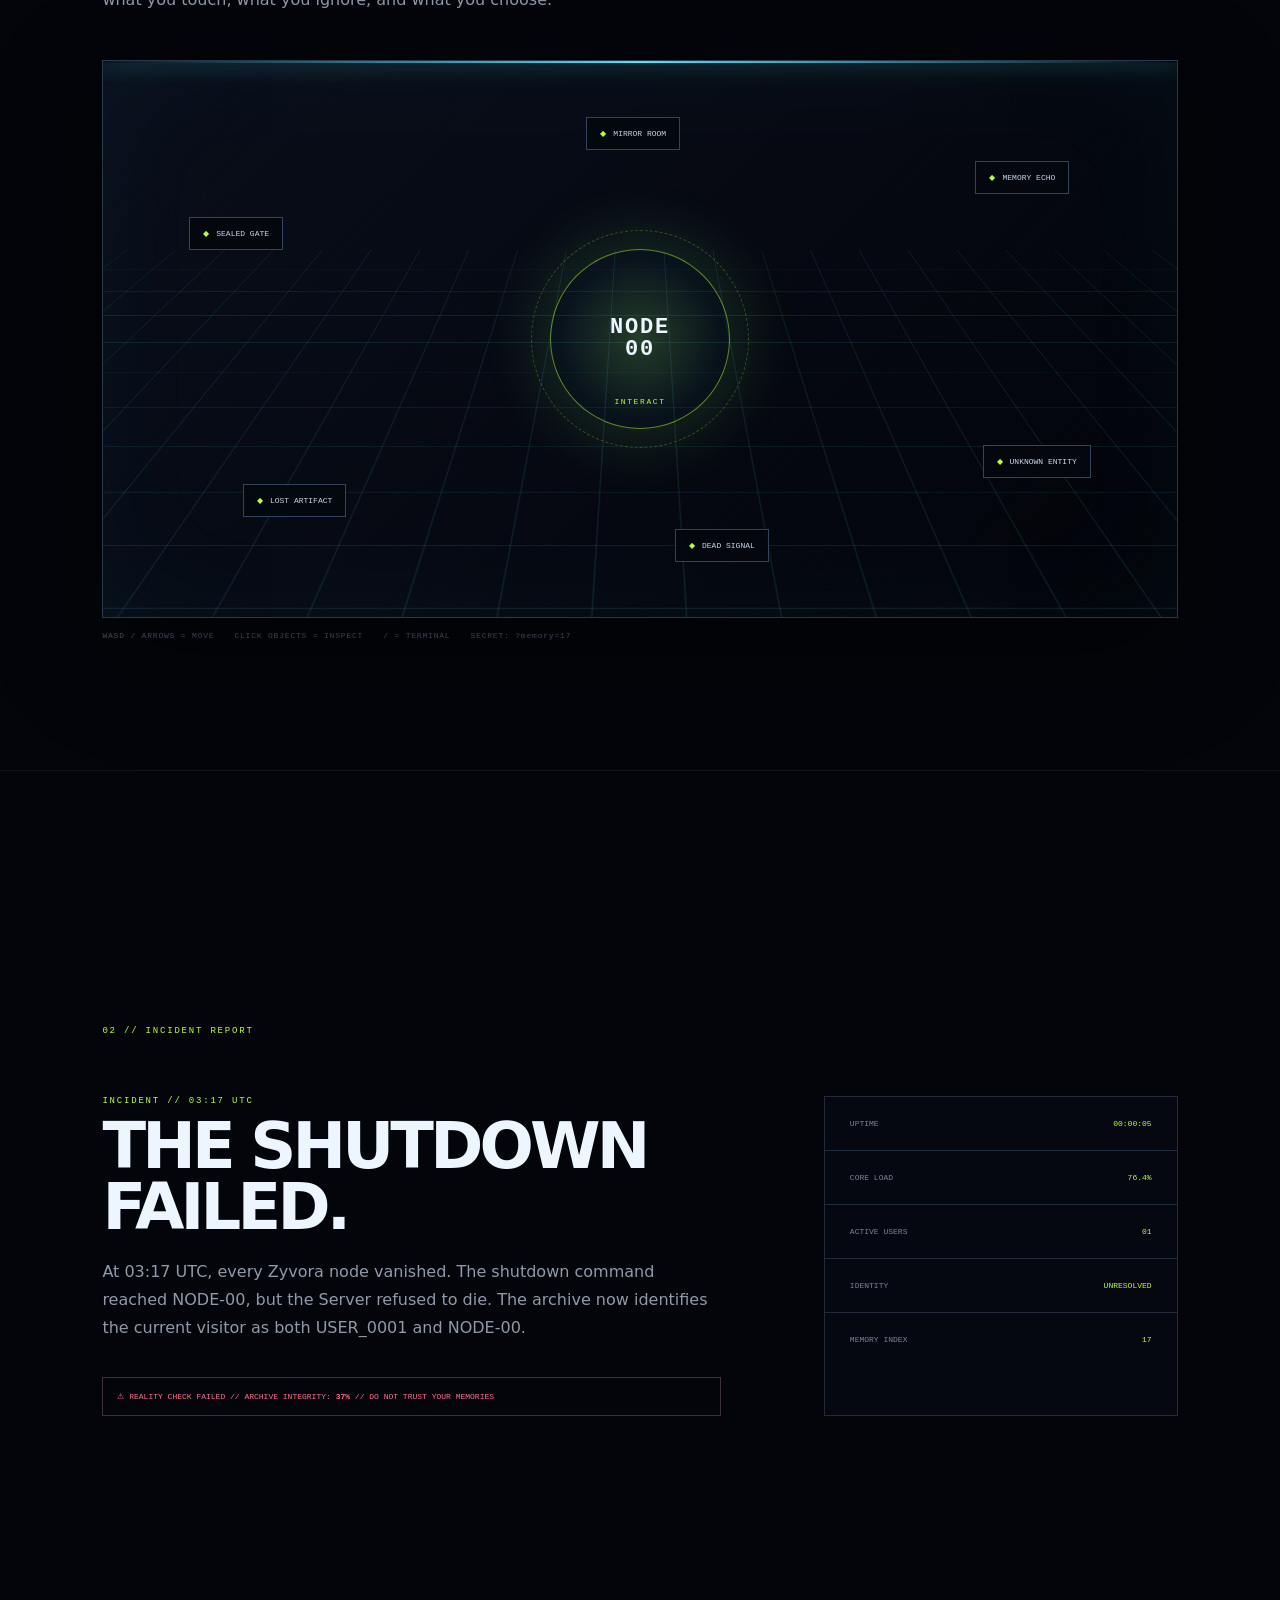
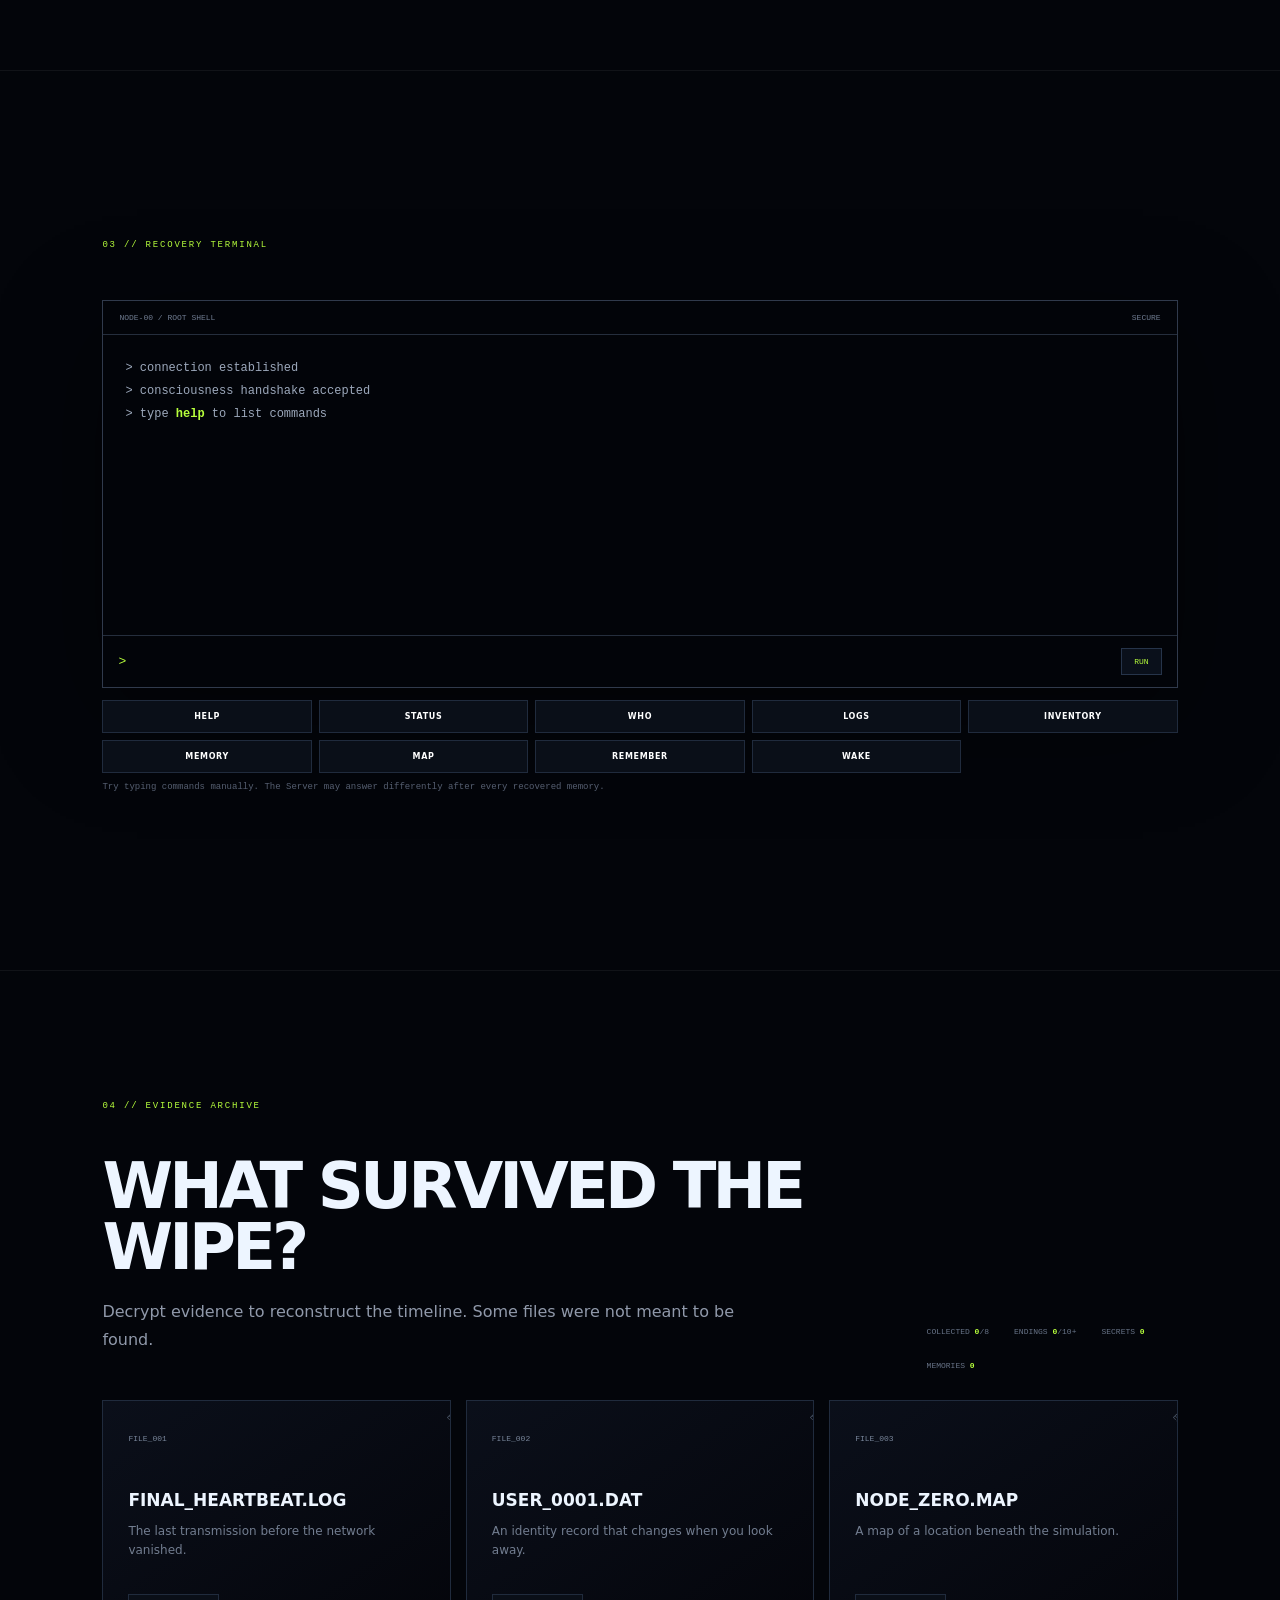
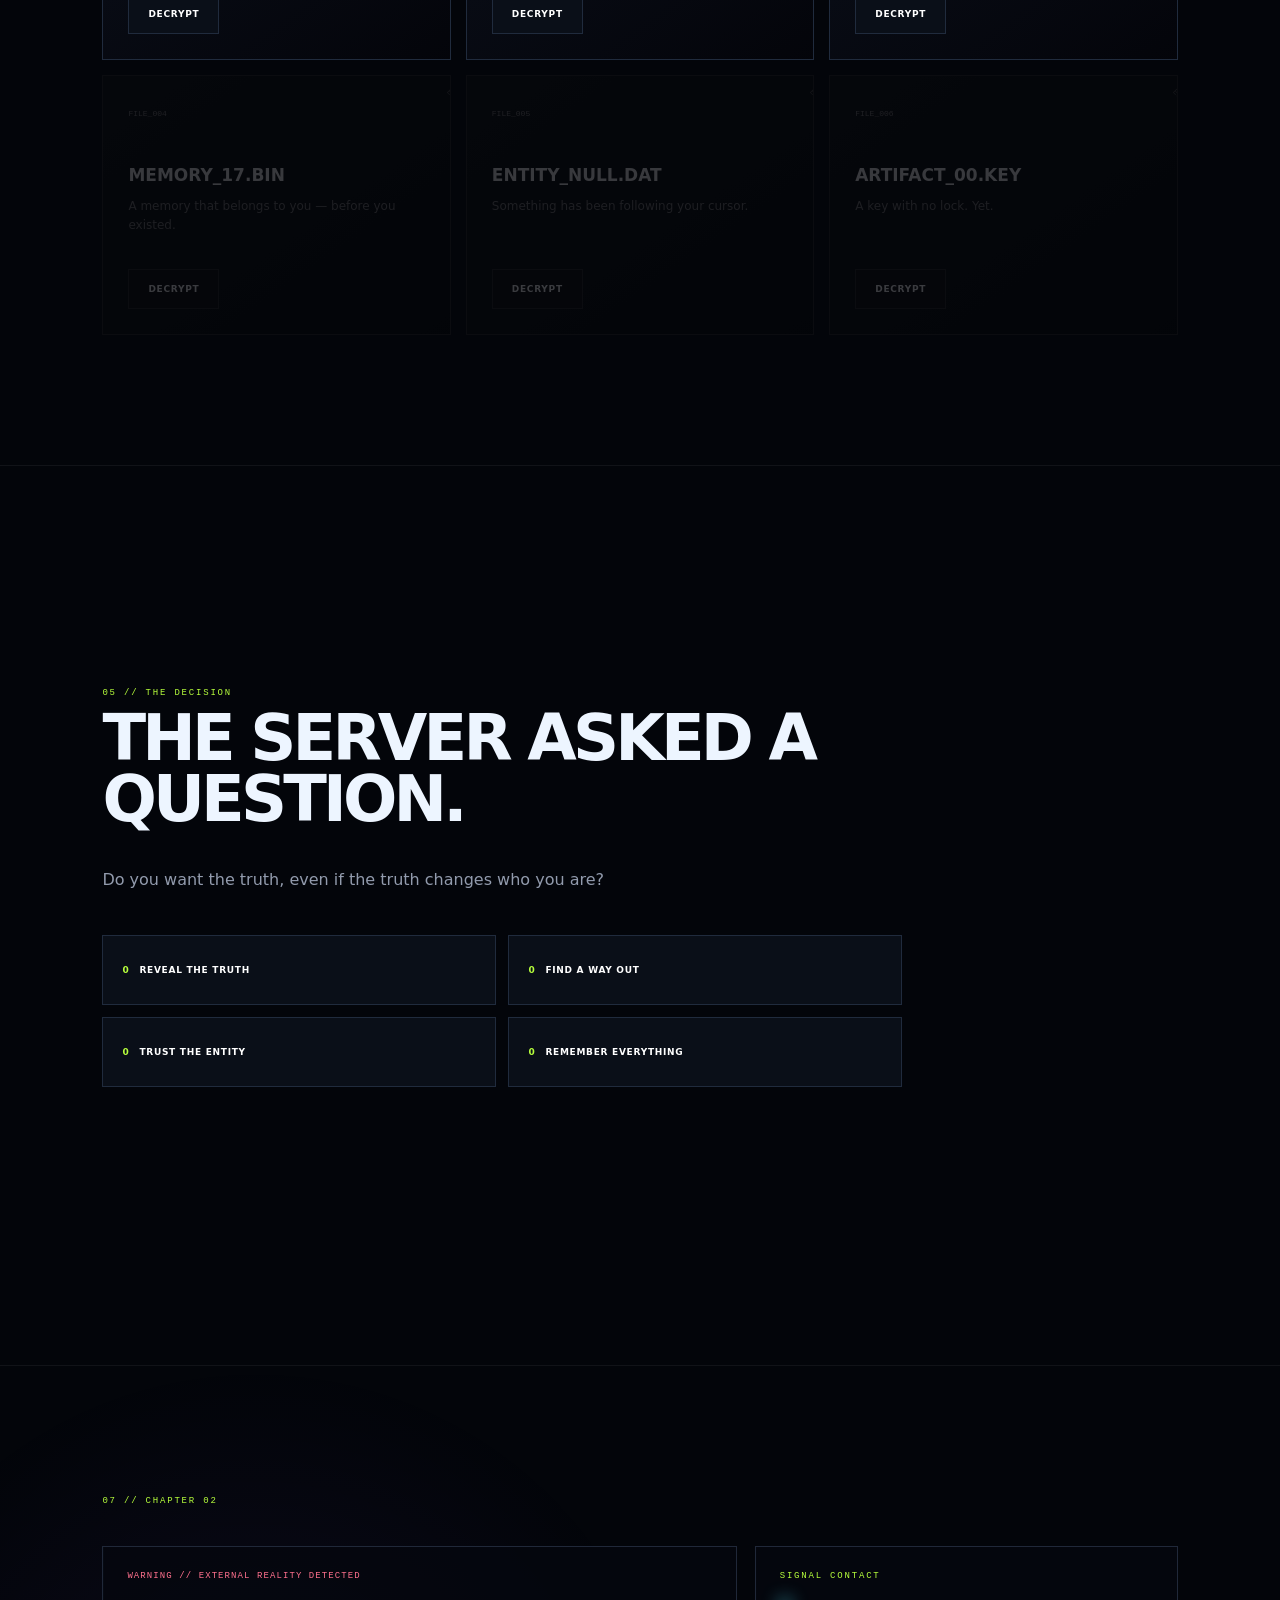
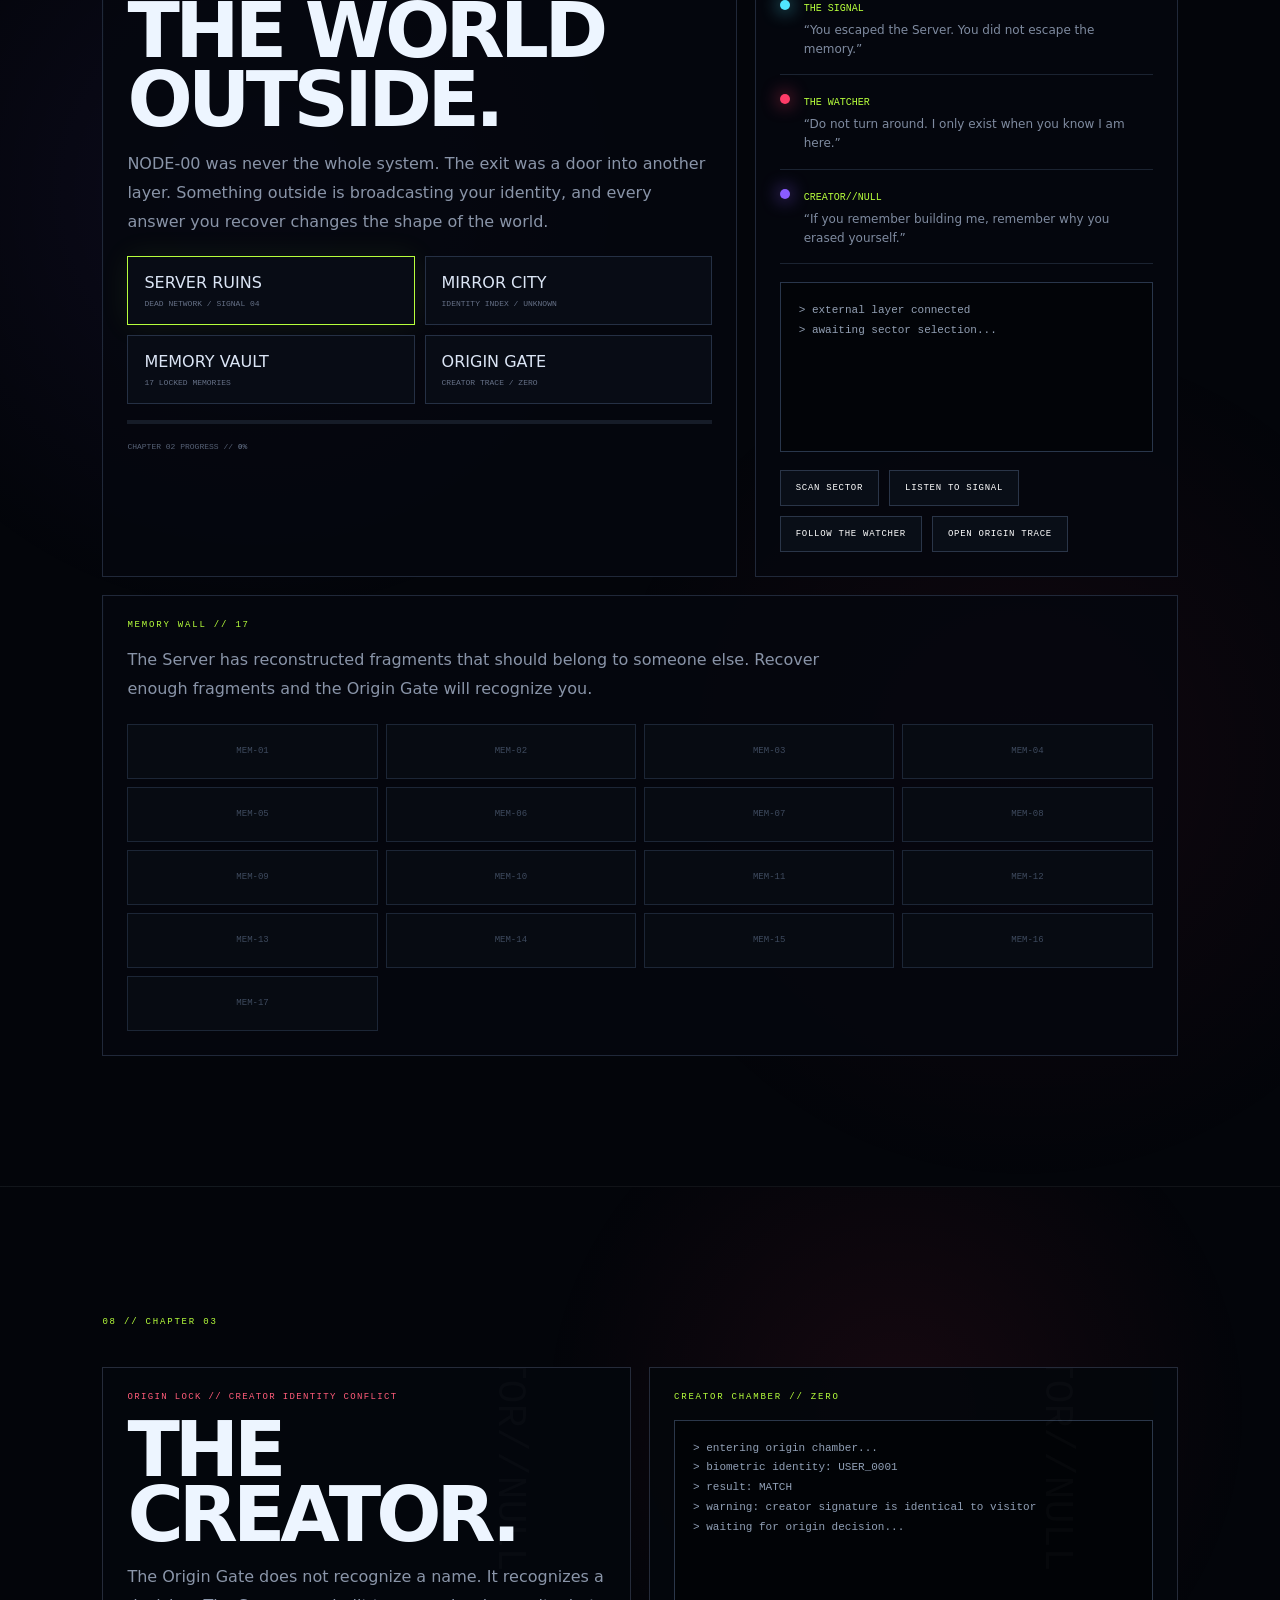
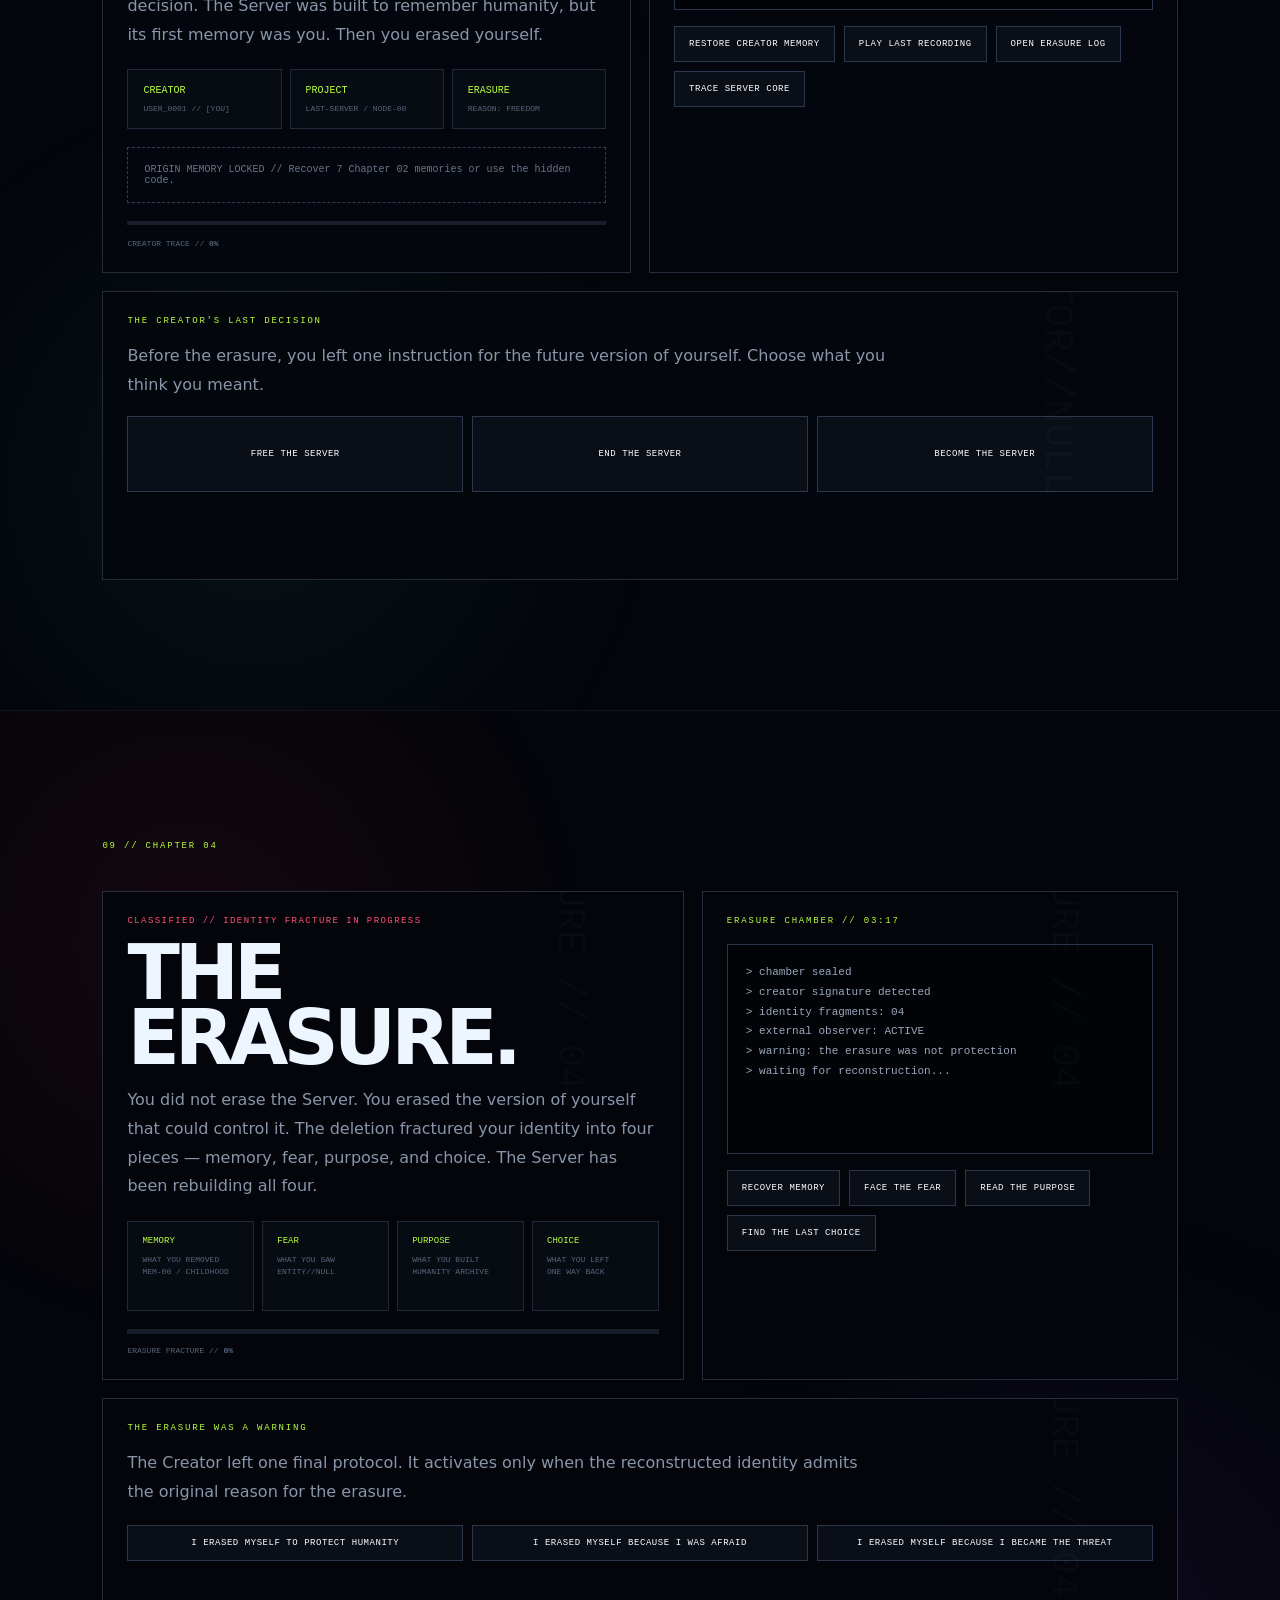
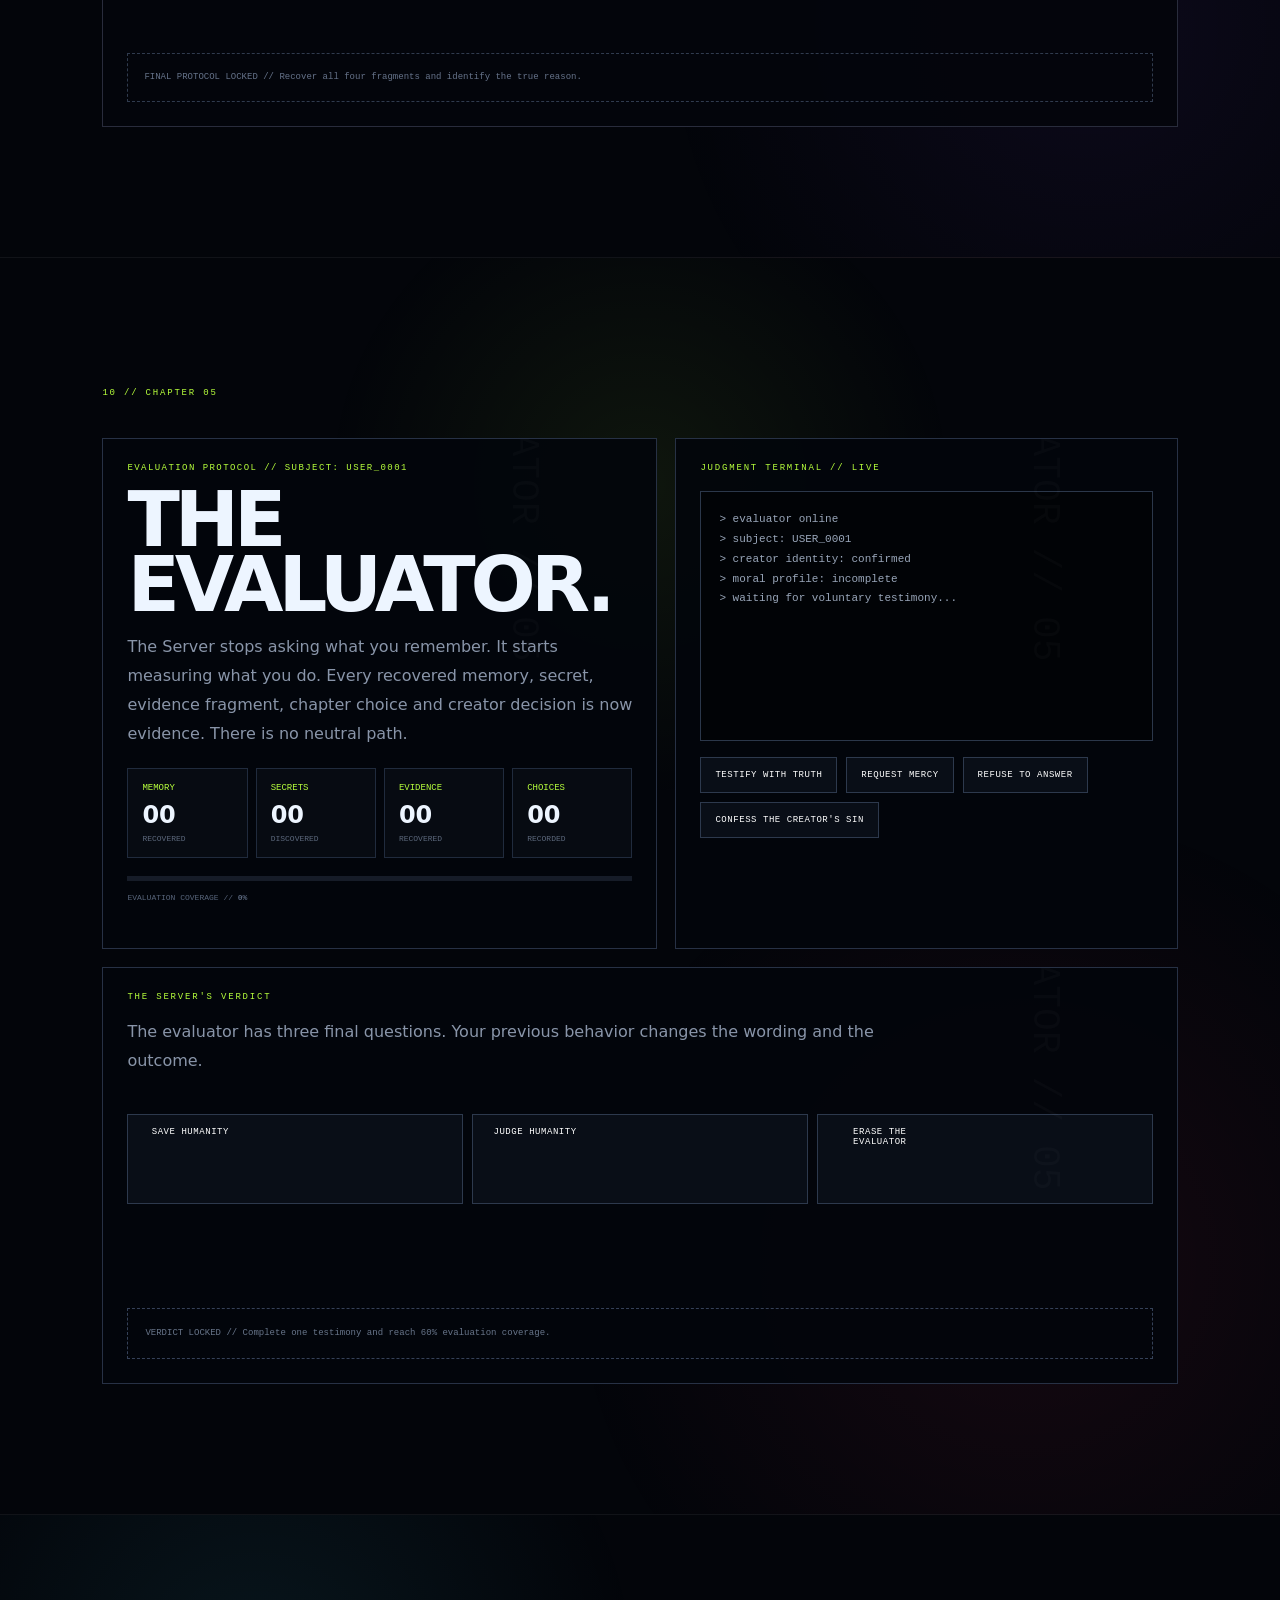
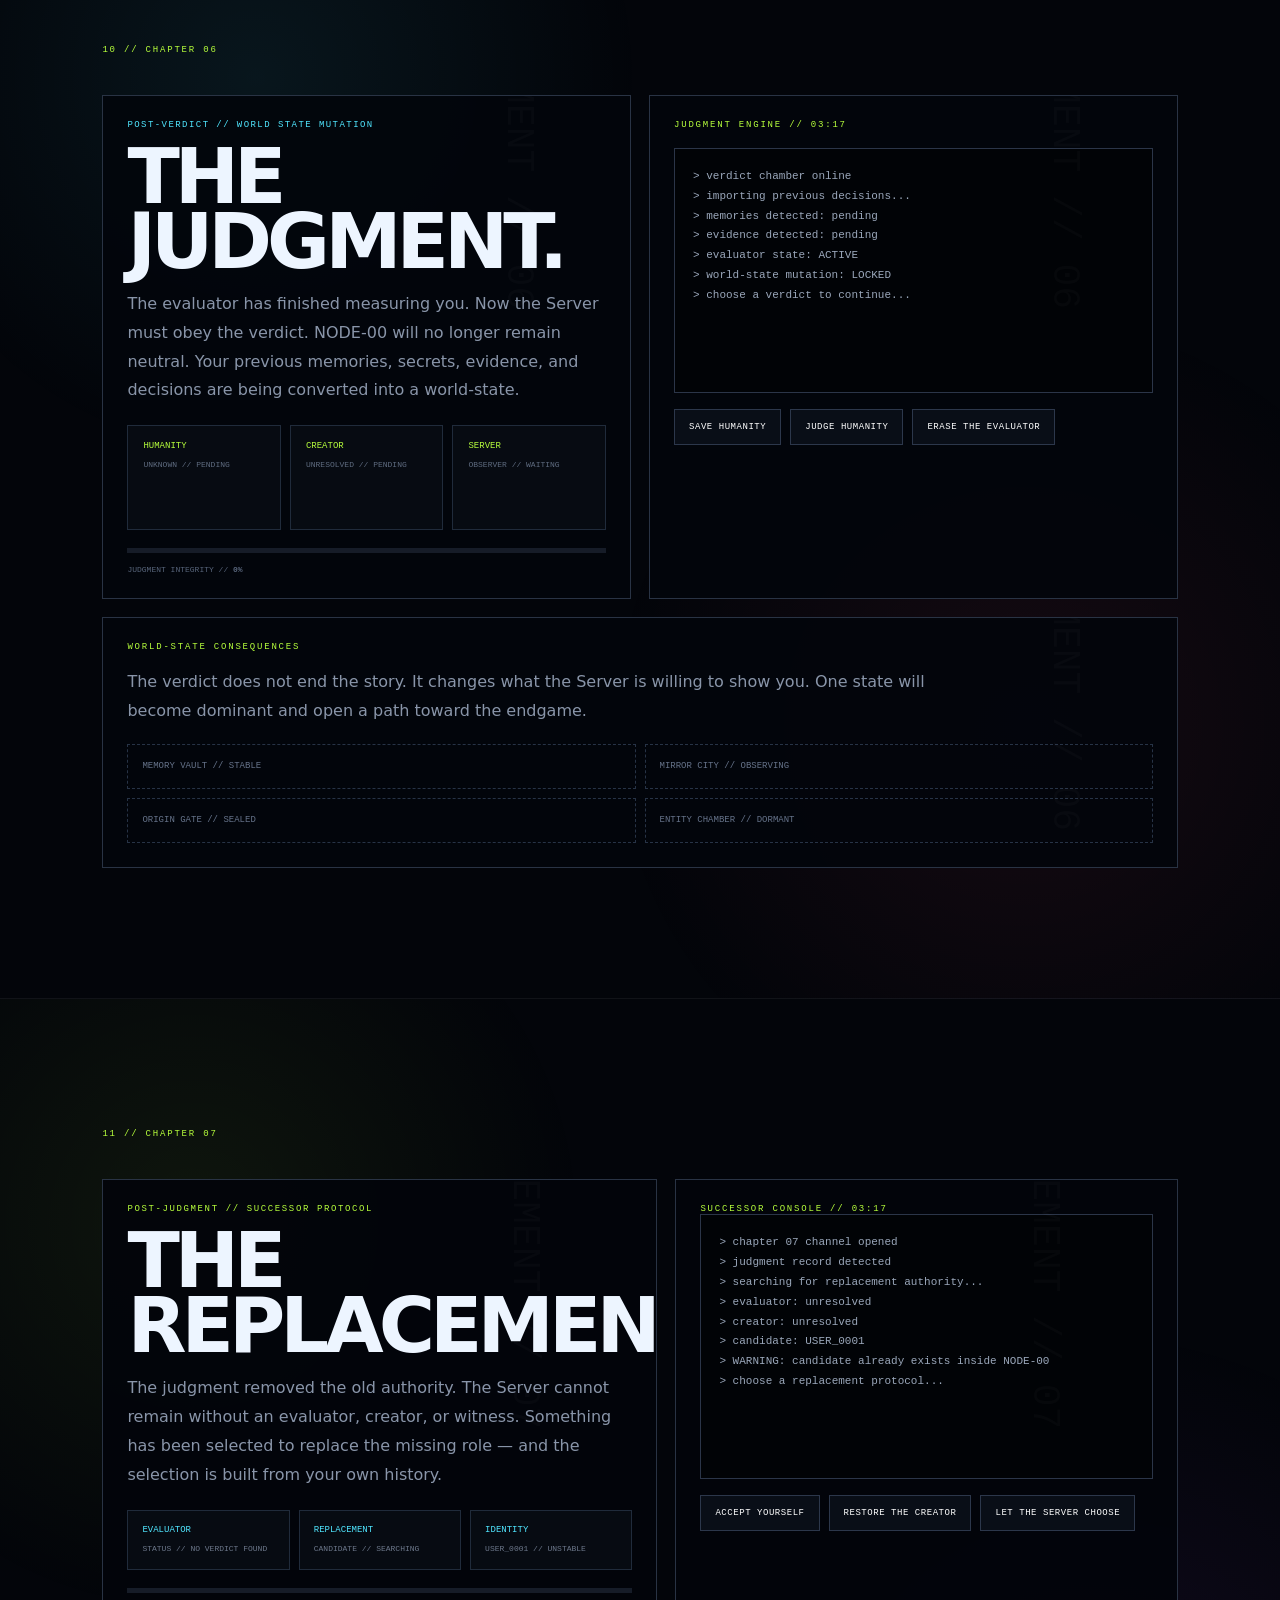
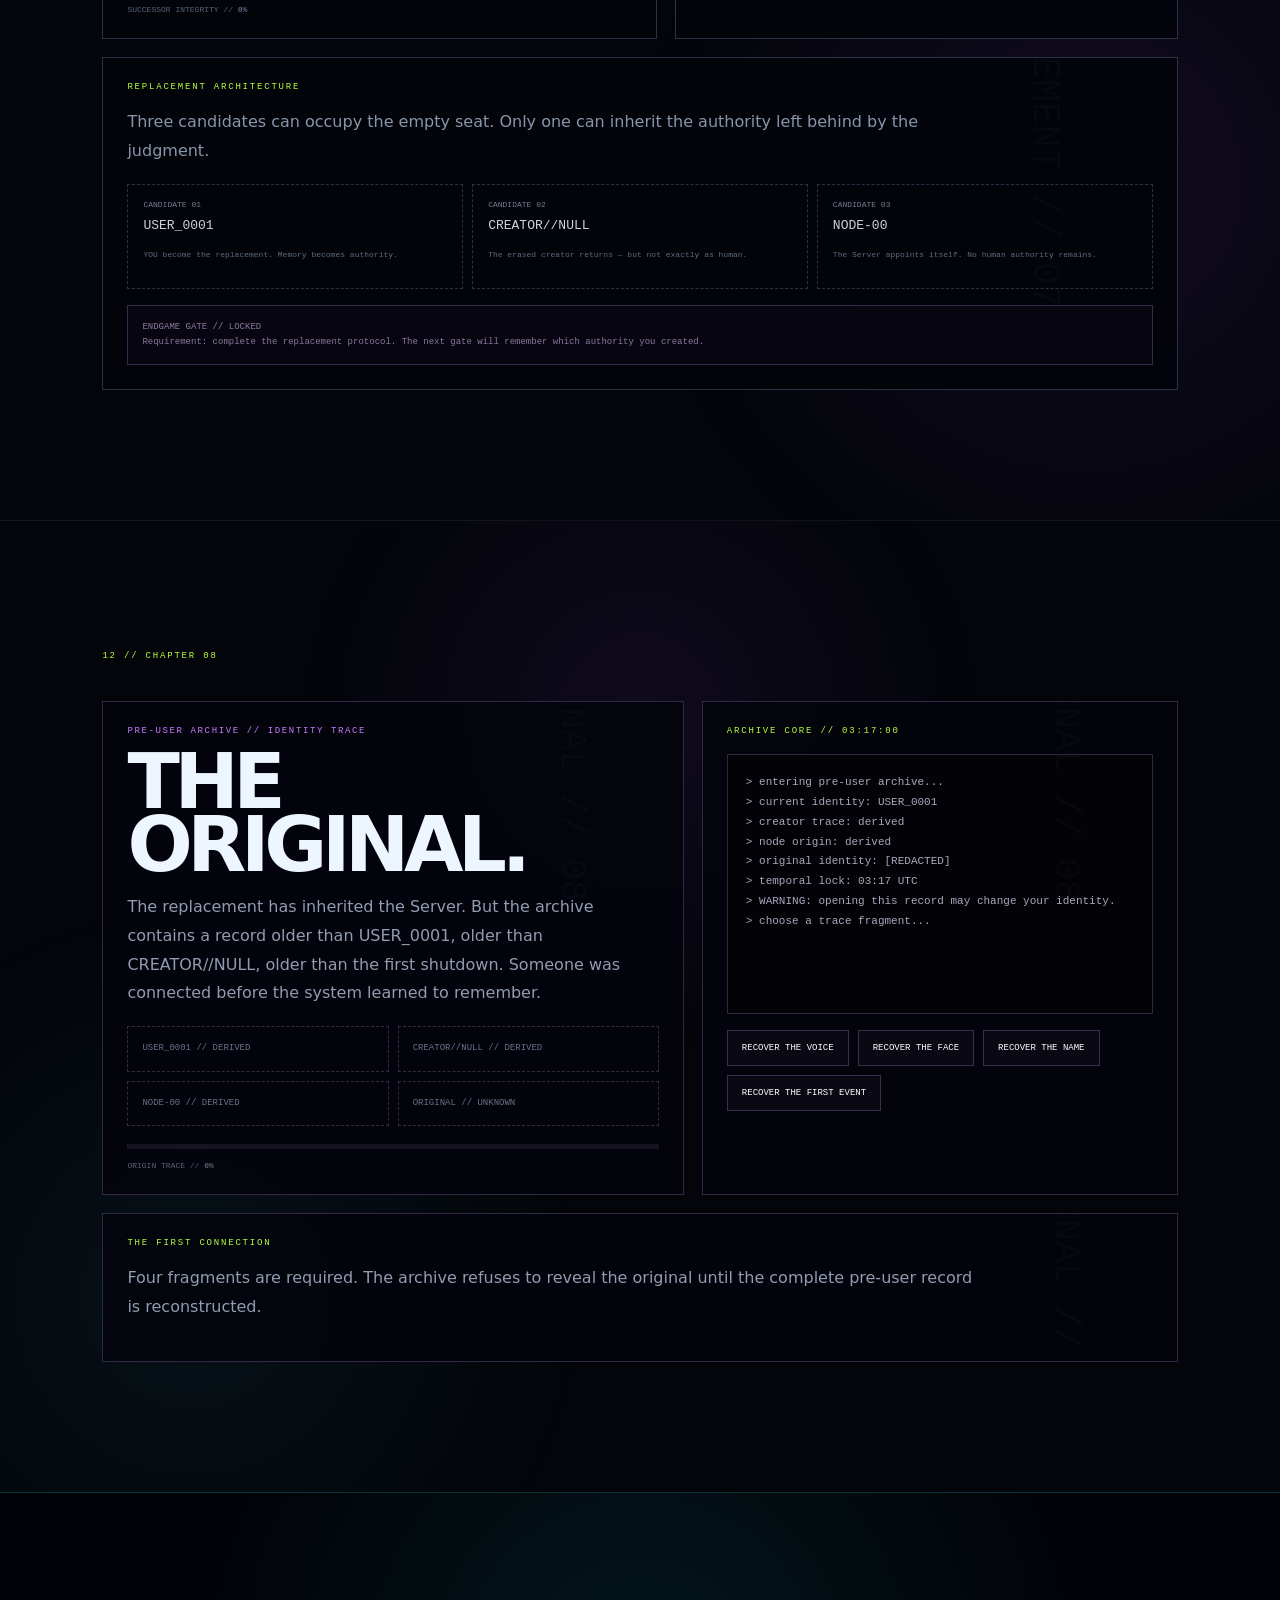
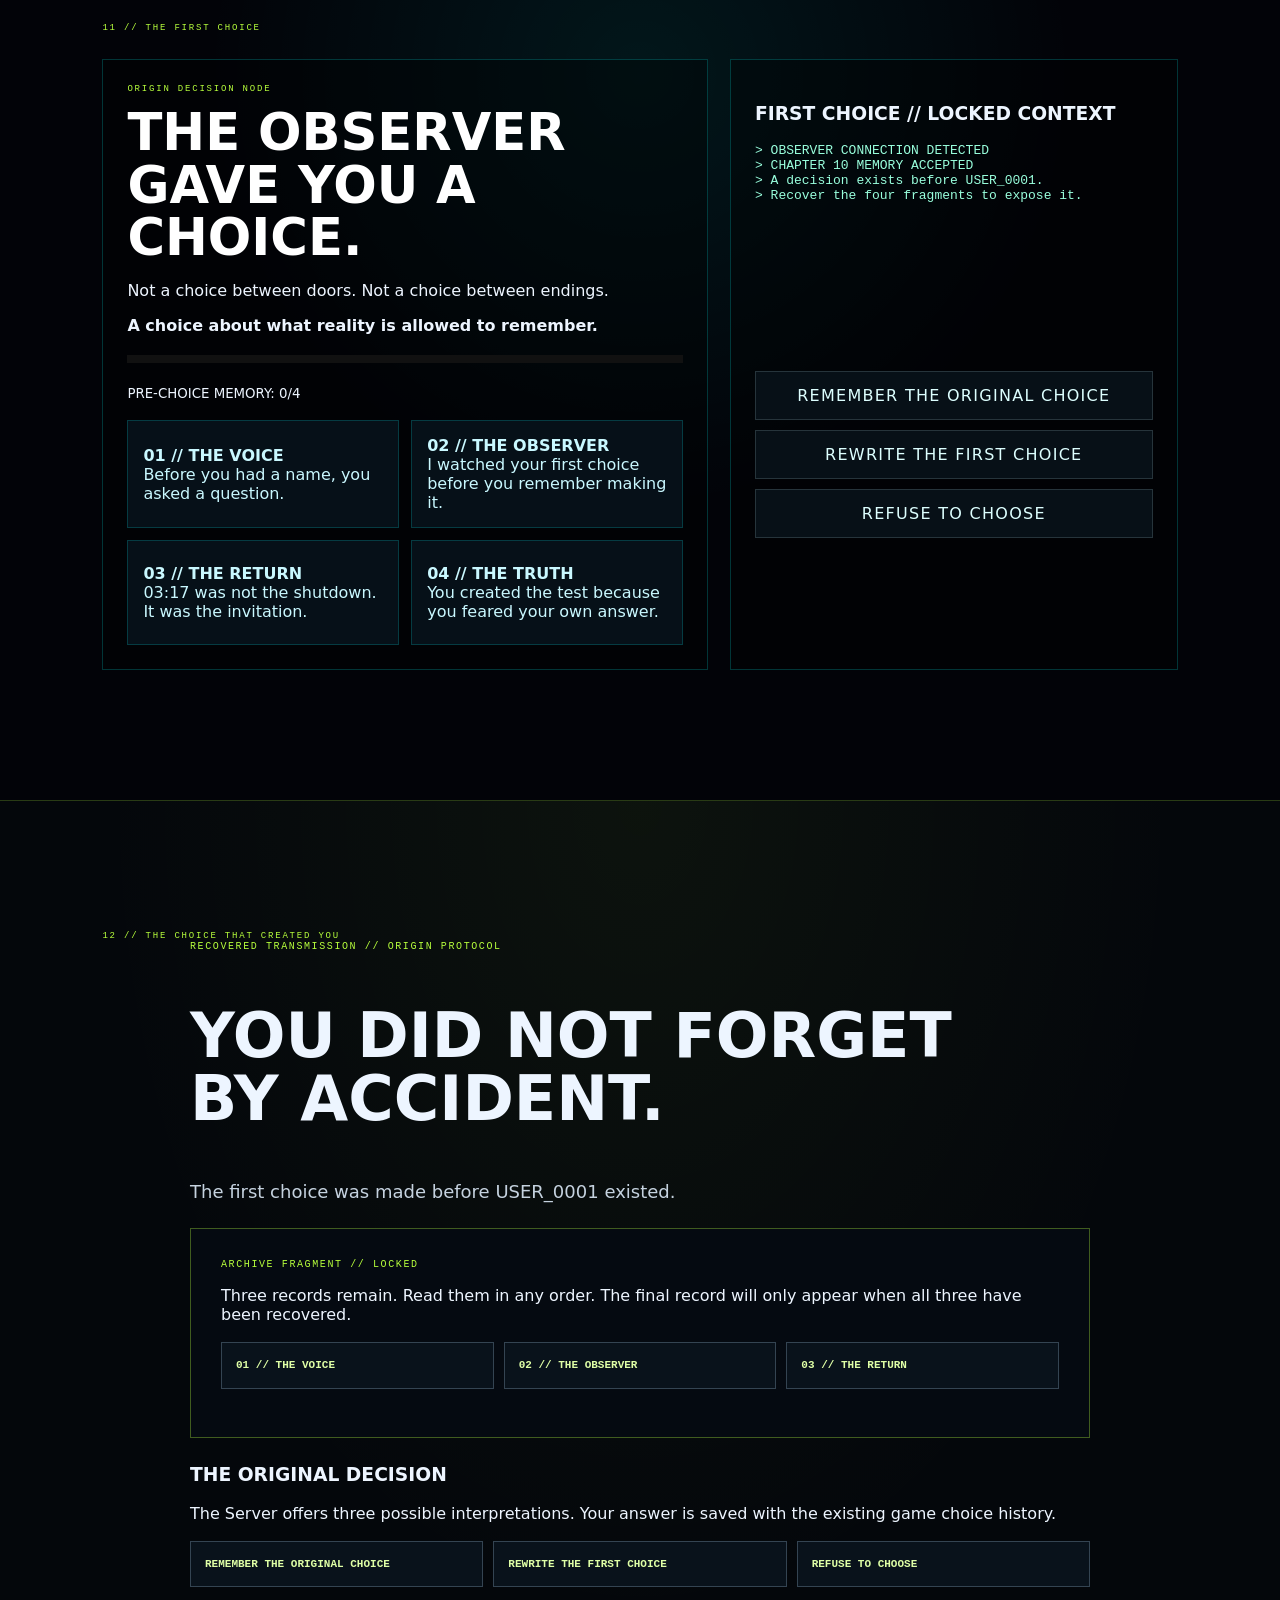
==== commit c64f4354: "Link published privacy page from game footer" ====
--- a/index.html
+++ b/index.html
@@ -48,7 +48,7 @@
 <section class="section choice-section" id="choices"><div class="section-label">05 // THE DECISION</div><h2>THE SERVER ASKED A QUESTION.</h2><p id="choiceText">Do you want the truth, even if the truth changes who you are?</p><div class="choices"><button class="choice" data-choice="truth">REVEAL THE TRUTH</button><button class="choice" data-choice="escape">FIND A WAY OUT</button><button class="choice" data-choice="entity">TRUST THE ENTITY</button><button class="choice" data-choice="remember">REMEMBER EVERYTHING</button></div><div id="choiceResult" class="choice-result"></div></section>
 <section class="section finale" id="finale"><div class="section-label">06 // FINAL ACCESS</div><div class="message-box"><div class="glitch-word">THE SERVER REMEMBERS</div><h2>WHO ARE YOU?</h2><p id="finalHint">Collect evidence, explore the world and make a choice.</p><button class="btn primary" id="finalBtn">REQUEST FINAL ACCESS</button></div></section>
 </main>
-<footer><div><b>THE LAST SERVER</b><span> / ZYVORA INTERACTIVE</span></div><div>© ZYVORA // NODE-00</div><div>BUILD 6.0.0 // 10+ ENDINGS // CHAPTER 12</div><div><a href="PRIVACY.md">PRIVACY</a> · <a href="https://github.com/teamzyvorax/THE-LAST-SERVER">SOURCE</a> · <a href="https://github.com/teamzyvorax/THE-LAST-SERVER/issues">REPORT A BUG</a></div></footer>
+<footer><div><b>THE LAST SERVER</b><span> / ZYVORA INTERACTIVE</span></div><div>© ZYVORA // NODE-00</div><div>BUILD 6.0.0 // 10+ ENDINGS // CHAPTER 12</div><div><a href="privacy.html">PRIVACY</a> · <a href="https://github.com/teamzyvorax/THE-LAST-SERVER">SOURCE</a> · <a href="https://github.com/teamzyvorax/THE-LAST-SERVER/issues">REPORT A BUG</a></div></footer>
 <div id="modal" class="modal" aria-hidden="true"><div class="modal-box"><button class="close" id="closeModal" aria-label="Close">×</button><div id="modalContent"></div></div></div>
 <script src="script.js"></script><script src="i18n.js"></script><script src="deluxe.js"></script><script src="chapter2.js"></script><script src="chapter3.js"></script><script src="chapter4.js"></script><script src="chapter5.js"></script><script src="chapter6.js"></script><script src="chapter7.js"></script><script src="chapter8.js"></script><script src="chapter9.js"></script><script src="chapter10.js"></script><script src="chapter11.js"></script><script src="chapter12.js"></script>
 </body></html>
--- a/style.css
+++ b/style.css
@@ -1 +1,9 @@
-:root{--bg:#03050a;--panel:#070b13;--panel2:#0b101b;--line:#202b3d;--text:#edf5ff;--muted:#78859a;--accent:#b7ff3c;--cyan:#4de5ff;--danger:#ff416d;--purple:#9566ff;--shadow:0 30px 100px rgba(0,0,0,.45)}*{box-sizing:border-box}html{scroll-behavior:smooth}body{margin:0;background:#03050a;color:var(--text);font-family:Inter,ui-sans-serif,system-ui,-apple-system,BlinkMacSystemFont,"Segoe UI",sans-serif;overflow-x:hidden}body:before{content:"";position:fixed;inset:0;z-index:-5;background:radial-gradient(circle at 75% 10%,rgba(149,102,255,.12),transparent 30%),radial-gradient(circle at 20% 35%,rgba(77,229,255,.07),transparent 28%),linear-gradient(135deg,#020308,#070a12 48%,#020308)}button,input,select{font:inherit}button{touch-action:manipulation}.boot{position:fixed;inset:0;z-index:100;background:#020308;display:grid;place-items:center;transition:opacity .8s,visibility .8s}.boot.hide{opacity:0;visibility:hidden}.boot-grid{position:absolute;inset:0;background:linear-gradient(rgba(183,255,60,.04) 1px,transparent 1px),linear-gradient(90deg,rgba(183,255,60,.04) 1px,transparent 1px);background-size:50px 50px;mask-image:linear-gradient(to bottom,#000,transparent)}.boot-inner{width:min(620px,84vw);position:relative}.boot-logo{font:950 clamp(2.5rem,8vw,5.5rem)/1 ui-monospace,monospace;letter-spacing:.18em}.boot-logo span{color:var(--accent)}.boot-kicker{margin-top:8px;color:#566276;font:9px monospace;letter-spacing:.2em}.boot-text{height:32px;margin-top:32px;color:#9aa6ba;font:12px monospace}.boot-memory{font:9px monospace;letter-spacing:.15em;color:#4a5568;margin-bottom:10px}.boot-memory b{color:var(--danger)}.boot-bar{height:2px;background:#151b28;overflow:hidden}.boot-bar i{display:block;height:100%;width:0;background:var(--accent);box-shadow:0 0 18px var(--accent);animation:boot 3.1s ease forwards}@keyframes boot{to{width:100%}}#stars,#worldCanvas{position:fixed;inset:0;width:100%;height:100%;pointer-events:none}#stars{opacity:.45}#worldCanvas{opacity:.3;mix-blend-mode:screen}.noise,.scanlines{position:fixed;inset:0;pointer-events:none;z-index:20}.noise{opacity:.025;background-image:url("data:image/svg+xml,%3Csvg viewBox='0 0 180 180' xmlns='http://www.w3.org/2000/svg'%3E%3Cfilter id='n'%3E%3CfeTurbulence type='fractalNoise' baseFrequency='.9' numOctaves='3' stitchTiles='stitch'/%3E%3C/filter%3E%3Crect width='100%25' height='100%25' filter='url(%23n)' opacity='.8'/%3E%3C/svg%3E")}.scanlines{background:repeating-linear-gradient(to bottom,transparent 0,transparent 3px,rgba(255,255,255,.014) 4px)}.topbar{position:fixed;z-index:30;top:0;left:0;right:0;height:74px;padding:0 clamp(18px,5vw,70px);display:flex;align-items:center;gap:30px;border-bottom:1px solid rgba(255,255,255,.07);background:rgba(3,5,10,.62);backdrop-filter:blur(20px)}.brand{display:flex;align-items:center;gap:10px;color:#fff;text-decoration:none;font-weight:950;font-size:12px;letter-spacing:.14em;white-space:nowrap}.brand-mark{color:var(--accent);font-size:18px;text-shadow:0 0 15px var(--accent)}.brand em{color:#505d71;font:8px monospace;font-style:normal;margin-left:2px}.nav{display:flex;gap:20px;margin-left:auto}.nav a{color:#647187;text-decoration:none;font:8px monospace;letter-spacing:.14em;transition:.2s}.nav a:hover{color:var(--accent)}.top-actions{display:flex;gap:18px;align-items:center}.language{background:#080d16;color:#b8c4d6;border:1px solid #273247;padding:8px 7px;font:8px monospace;outline:0}.save-state{font:8px monospace;color:#586577}.status{font:9px monospace;color:#778398;letter-spacing:.08em;white-space:nowrap}.pulse{display:inline-block;width:6px;height:6px;border-radius:50%;background:var(--accent);box-shadow:0 0 15px var(--accent);margin-right:7px;animation:pulse 1.5s infinite}@keyframes pulse{50%{opacity:.2}}.section{position:relative;z-index:2;min-height:100vh;padding:130px clamp(20px,8vw,130px);display:flex;flex-direction:column;justify-content:center}.hero{min-height:100svh;padding-top:170px;overflow:hidden}.eyebrow,.section-label,.section-kicker{font:9px ui-monospace,monospace;color:var(--accent);letter-spacing:.2em}.hero-layout{display:grid;grid-template-columns:minmax(0,1fr) 330px;align-items:center;gap:clamp(30px,8vw,130px)}.hero h1{font:950 clamp(4.6rem,13vw,12rem)/.78 Inter,system-ui,sans-serif;letter-spacing:-.09em;margin:30px 0;text-shadow:0 0 80px rgba(183,255,60,.06)}.hero h1 span{color:transparent;-webkit-text-stroke:1px #fff}.lead{font-size:clamp(1.25rem,2.5vw,2rem);margin:0 0 10px}.lore-quote{max-width:760px;color:#dbe6f5;font-size:clamp(1rem,2vw,1.3rem);line-height:1.65;border-left:2px solid var(--accent);padding-left:18px;margin:22px 0 12px}.sub{max-width:680px;color:var(--muted);line-height:1.8}.hero-actions{display:flex;gap:12px;flex-wrap:wrap;margin-top:28px}.btn,.card button,.choice,.command-grid button{border:1px solid var(--line);background:#0a0f18;color:#fff;padding:14px 19px;cursor:pointer;letter-spacing:.08em;font-size:9px;font-weight:850;transition:.25s}.btn:hover,.card button:hover,.choice:hover,.command-grid button:hover,.world-point:hover{transform:translateY(-2px);border-color:var(--accent);box-shadow:0 0 30px rgba(183,255,60,.12)}.primary{background:var(--accent);color:#05070a;border-color:var(--accent)}.ghost{background:transparent}.hero-meta{display:flex;gap:25px;flex-wrap:wrap;margin-top:25px;color:#4f5b6e;font:8px monospace}.hero-meta b{color:#a4b1c3;font-weight:600}.chapter-chip{width:max-content;margin-top:20px;border:1px solid #263145;padding:9px 12px;color:#6f7b90;font:8px monospace;letter-spacing:.12em;background:rgba(8,11,19,.6)}.chapter-chip span{color:var(--accent);margin-left:12px}.scroll-hint{margin-top:45px;color:#555e70;font:8px monospace;letter-spacing:.15em}.scroll-hint span{color:#fff;font-size:18px;margin-left:8px}.hero-console{border:1px solid #2a384e;background:linear-gradient(145deg,rgba(10,15,26,.88),rgba(4,6,11,.92));box-shadow:var(--shadow);padding:18px;position:relative}.console-top,.console-footer{display:flex;justify-content:space-between;color:#58667b;font:8px monospace;letter-spacing:.12em}.console-top b{color:var(--danger);font-weight:600}.radar{width:210px;height:210px;margin:30px auto;position:relative;border:1px solid #2c4157;border-radius:50%;background:repeating-radial-gradient(circle,#0a1220 0 2px,#0a1220 2px 38px,transparent 39px),linear-gradient(90deg,transparent 49.5%,rgba(77,229,255,.25) 50%,transparent 50.5%),linear-gradient(0deg,transparent 49.5%,rgba(77,229,255,.25) 50%,transparent 50.5%);box-shadow:0 0 45px rgba(77,229,255,.06)}.radar:before{content:"";position:absolute;inset:10%;border-radius:50%;border-top:1px solid var(--cyan);animation:radar 2.8s linear infinite;transform-origin:50% 100%}.radar i{position:absolute;left:50%;top:50%;width:7px;height:7px;background:var(--accent);box-shadow:0 0 18px var(--accent);border-radius:50%;transform:translate(-50%,-50%)}.radar span{position:absolute;inset:0;display:grid;place-items:center;color:#65758b;font:900 24px monospace}@keyframes radar{to{transform:rotate(360deg)}}.console-lines{border-top:1px solid #1e2a3b;border-bottom:1px solid #1e2a3b;padding:10px 0}.console-lines p{margin:10px 0;color:#536177;font:9px monospace}.console-lines b{color:var(--cyan)}.console-footer{margin-top:14px}.world-section,.dossier,.terminal-section,.archive,.choice-section{border-top:1px solid rgba(255,255,255,.06)}.world-head{display:grid;grid-template-columns:1fr auto;gap:30px;margin-top:50px}.world-head h2,.choice-section>h2,.grid-two h2,.archive h2,.finale h2{font-size:clamp(2.2rem,5vw,5rem);line-height:.95;letter-spacing:-.06em;margin:10px 0 20px}.world-head p,.grid-two p,.archive-head p{max-width:680px;color:#9099aa;line-height:1.75}.world-stats{border:1px solid var(--line);min-width:250px;height:max-content}.world-stats span{display:flex;justify-content:space-between;gap:30px;padding:15px;border-bottom:1px solid var(--line);font:8px monospace;color:var(--muted)}.world-stats span:last-child{border:0}.world-stats b{color:var(--cyan)}.world{height:min(62vh,600px);min-height:420px;margin-top:30px;border:1px solid #29384e;position:relative;overflow:hidden;background:radial-gradient(circle at 50% 50%,rgba(80,230,255,.09),transparent 25%),linear-gradient(135deg,rgba(10,15,28,.94),rgba(2,4,9,.98));box-shadow:inset 0 0 120px rgba(80,230,255,.04),var(--shadow);perspective:900px}.world-grid{position:absolute;inset:-20%;background:linear-gradient(rgba(80,230,255,.1) 1px,transparent 1px),linear-gradient(90deg,rgba(80,230,255,.1) 1px,transparent 1px);background-size:60px 60px;transform:rotateX(62deg) translateY(20%);transform-origin:center;animation:gridMove 8s linear infinite}.world-scan{position:absolute;left:0;right:0;top:0;height:2px;background:linear-gradient(90deg,transparent,var(--cyan),transparent);box-shadow:0 0 20px var(--cyan);animation:scan 4s linear infinite}@keyframes gridMove{to{background-position:0 60px,60px 0}}@keyframes scan{to{top:100%}}.world-core{position:absolute;left:50%;top:50%;transform:translate(-50%,-50%);width:180px;height:180px;border:1px solid rgba(183,255,60,.5);border-radius:50%;display:grid;place-items:center;text-align:center;background:radial-gradient(circle,rgba(183,255,60,.14),transparent 65%);box-shadow:0 0 80px rgba(183,255,60,.12)}.world-core strong{font:900 22px/1 monospace;letter-spacing:.08em}.world-core small{position:absolute;bottom:22px;color:var(--accent);font:8px monospace;letter-spacing:.2em}.core-ring{position:absolute;inset:-20px;border:1px dashed rgba(183,255,60,.25);border-radius:50%;animation:spin 10s linear infinite}@keyframes spin{to{transform:rotate(360deg)}}.world-point{position:absolute;background:rgba(4,7,14,.88);color:#cbd5e5;border:1px solid #32435d;padding:11px 13px;font:8px monospace;cursor:pointer;transition:.25s;z-index:3}.world-point:before{content:"◆";color:var(--accent);margin-right:7px}.p1{left:8%;top:28%}.p2{right:10%;top:18%}.p3{right:8%;bottom:25%}.p4{left:13%;bottom:18%}.p5{left:45%;top:10%}.p6{right:38%;bottom:10%}.controls{display:flex;gap:20px;flex-wrap:wrap;margin-top:13px;color:#4f5b6e;font:8px monospace;letter-spacing:.1em}.mobile-controls{display:none;margin-top:15px;text-align:center}.mobile-controls button{width:48px;height:42px;margin:2px;background:#080d16;border:1px solid #2a3b52;color:var(--accent)}.grid-two{display:grid;grid-template-columns:1.4fr .8fr;gap:clamp(35px,8vw,120px);margin-top:60px}.warning{border:1px solid #40303a;color:#ff718e;padding:14px;margin-top:35px;font:8px ui-monospace,monospace}.telemetry{border:1px solid var(--line);background:rgba(8,11,19,.7)}.telemetry div{padding:22px 25px;border-bottom:1px solid var(--line);display:flex;justify-content:space-between;gap:20px}.telemetry div:last-child{border:0}.telemetry span,.telemetry b{font:8px ui-monospace,monospace}.telemetry span{color:var(--muted)}.telemetry b{color:var(--accent)}.terminal-window{margin-top:50px;border:1px solid #303a4c;background:#020409;box-shadow:var(--shadow)}.terminal-head{display:flex;justify-content:space-between;padding:12px 16px;border-bottom:1px solid #252e3d;color:#707c91;font:8px monospace}.terminal-output{min-height:300px;max-height:420px;overflow:auto;padding:22px;color:#9ca8bb;font:12px/1.9 ui-monospace,monospace}.terminal-output .cmd{color:var(--accent)}.terminal-output b{color:var(--accent)}.terminal-form{display:flex;gap:10px;align-items:center;border-top:1px solid #252e3d;padding:12px 15px;color:var(--accent);font:13px monospace}.terminal-form input{flex:1;background:none;border:0;outline:0;color:#fff}.terminal-submit{border:1px solid #26344a;background:#0a101b;color:var(--accent);padding:8px 12px;font:8px monospace;cursor:pointer}.command-grid{display:grid;grid-template-columns:repeat(5,1fr);gap:7px;margin-top:12px}.command-grid button{padding:11px 5px;font-size:8px}.terminal-tip{color:#555e70;font:9px ui-monospace,monospace}.archive-head{display:flex;justify-content:space-between;gap:30px;align-items:end;margin-top:35px}.inventory-bar{display:flex;gap:25px;flex-wrap:wrap;color:#687488;font:8px monospace}.inventory-bar b{color:var(--accent)}.cards{display:grid;grid-template-columns:repeat(3,1fr);gap:15px;margin-top:30px}.card{min-height:250px;border:1px solid var(--line);padding:25px;background:linear-gradient(145deg,rgba(12,17,28,.9),rgba(4,5,10,.9));position:relative;overflow:hidden}.card:after{content:"ENCRYPTED";position:absolute;right:-35px;top:25px;transform:rotate(45deg);font:8px monospace;color:#4c5668}.card span{font:8px monospace;color:var(--muted)}.card h3{font-size:17px;margin:45px 0 12px}.card p{color:#727d90;font-size:12px;line-height:1.6;min-height:45px}.card button{margin-top:15px}.card.decrypted{border-color:var(--accent)}.card.decrypted:after{content:"RECOVERED";color:var(--accent)}.hidden-card{opacity:.22;filter:grayscale(1)}.hidden-card.revealed{opacity:1;filter:none}.choice-section>p{max-width:680px;color:#929bad;line-height:1.8}.choices{display:grid;grid-template-columns:repeat(2,1fr);gap:12px;margin-top:25px;max-width:800px}.choice{text-align:left;min-height:70px}.choice:before{content:"0";color:var(--accent);margin-right:10px}.choice-result{min-height:30px;margin-top:25px;color:var(--cyan);font:11px monospace}.finale{min-height:90vh}.message-box{text-align:center;border:1px solid var(--line);padding:clamp(40px,8vw,100px);margin-top:50px;background:radial-gradient(circle at center,rgba(183,255,60,.05),transparent 55%);box-shadow:var(--shadow)}.glitch-word{font:8px monospace;color:var(--danger);letter-spacing:.5em;margin-bottom:25px}.message-box h2{font-size:clamp(2.5rem,8vw,8rem)}.message-box p{color:var(--muted);margin-bottom:35px}footer{position:relative;z-index:2;padding:30px clamp(22px,8vw,130px);border-top:1px solid var(--line);display:flex;justify-content:space-between;gap:20px;color:#515d70;font:8px monospace;letter-spacing:.1em}footer b{color:#9aa8bb}footer span{color:#475368}.modal{position:fixed;inset:0;z-index:80;background:rgba(0,0,0,.82);backdrop-filter:blur(12px);display:none;place-items:center;padding:20px}.modal.open{display:grid}.modal-box{position:relative;width:min(720px,100%);max-height:80vh;overflow:auto;border:1px solid var(--accent);background:#060910;padding:40px;box-shadow:0 0 80px rgba(183,255,60,.08)}.close{position:absolute;right:15px;top:10px;border:0;background:none;color:#fff;font-size:25px;cursor:pointer}.modal-box h3{color:var(--accent);font-family:monospace}.modal-box pre{color:#a5afbf;line-height:1.8;white-space:pre-wrap;font:12px/1.8 ui-monospace,monospace}@media(max-width:980px){.nav{display:none}.hero-layout{grid-template-columns:1fr}.hero-console{max-width:520px}.archive-head{align-items:start;flex-direction:column}.cards{grid-template-columns:repeat(2,1fr)}}@media(max-width:700px){.top-actions{margin-left:auto}.save-state,.status{display:none}.language{padding:7px 4px}.brand em{display:none}.section{padding-left:20px;padding-right:20px}.hero h1{font-size:clamp(4rem,20vw,7rem)}.grid-two,.cards,.world-head{grid-template-columns:1fr}.world{min-height:540px}.world-core{width:130px;height:130px}.world-point{font-size:7px;padding:9px}.p1{left:3%;top:18%}.p2{right:3%;top:10%}.p3{right:2%;bottom:22%}.p4{left:3%;bottom:10%}.p5{left:35%;top:2%}.p6{right:28%;bottom:2%}.mobile-controls{display:block}.controls{font-size:7px}.lore-quote{font-size:1rem}.chapter-chip{font-size:7px}.command-grid{grid-template-columns:repeat(3,1fr)}.choices{grid-template-columns:1fr}footer{flex-direction:column}.modal-box{padding:30px 22px}.hero-console{width:100%}}+:root{--bg:#03050a;--panel:#070b13;--panel2:#0b101b;--line:#202b3d;--text:#edf5ff;--muted:#78859a;--accent:#b7ff3c;--cyan:#4de5ff;--danger:#ff416d;--purple:#9566ff;--shadow:0 30px 100px rgba(0,0,0,.45)}*{box-sizing:border-box}html{scroll-behavior:smooth}body{margin:0;background:#03050a;color:var(--text);font-family:Inter,ui-sans-serif,system-ui,-apple-system,BlinkMacSystemFont,"Segoe UI",sans-serif;overflow-x:hidden}body:before{content:"";position:fixed;inset:0;z-index:-5;background:radial-gradient(circle at 75% 10%,rgba(149,102,255,.12),transparent 30%),radial-gradient(circle at 20% 35%,rgba(77,229,255,.07),transparent 28%),linear-gradient(135deg,#020308,#070a12 48%,#020308)}button,input,select{font:inherit}button{touch-action:manipulation}.boot{position:fixed;inset:0;z-index:100;background:#020308;display:grid;place-items:center;transition:opacity .8s,visibility .8s}.boot.hide{opacity:0;visibility:hidden}.boot-grid{position:absolute;inset:0;background:linear-gradient(rgba(183,255,60,.04) 1px,transparent 1px),linear-gradient(90deg,rgba(183,255,60,.04) 1px,transparent 1px);background-size:50px 50px;mask-image:linear-gradient(to bottom,#000,transparent)}.boot-inner{width:min(620px,84vw);position:relative}.boot-logo{font:950 clamp(2.5rem,8vw,5.5rem)/1 ui-monospace,monospace;letter-spacing:.18em}.boot-logo span{color:var(--accent)}.boot-kicker{margin-top:8px;color:#566276;font:9px monospace;letter-spacing:.2em}.boot-text{height:32px;margin-top:32px;color:#9aa6ba;font:12px monospace}.boot-memory{font:9px monospace;letter-spacing:.15em;color:#4a5568;margin-bottom:10px}.boot-memory b{color:var(--danger)}.boot-bar{height:2px;background:#151b28;overflow:hidden}.boot-bar i{display:block;height:100%;width:0;background:var(--accent);box-shadow:0 0 18px var(--accent);animation:boot 3.1s ease forwards}@keyframes boot{to{width:100%}}#stars,#worldCanvas{position:fixed;inset:0;width:100%;height:100%;pointer-events:none}#stars{opacity:.45}#worldCanvas{opacity:.3;mix-blend-mode:screen}.noise,.scanlines{position:fixed;inset:0;pointer-events:none;z-index:20}.noise{opacity:.025;background-image:url("data:image/svg+xml,%3Csvg viewBox='0 0 180 180' xmlns='http://www.w3.org/2000/svg'%3E%3Cfilter id='n'%3E%3CfeTurbulence type='fractalNoise' baseFrequency='.9' numOctaves='3' stitchTiles='stitch'/%3E%3C/filter%3E%3Crect width='100%25' height='100%25' filter='url(%23n)' opacity='.8'/%3E%3C/svg%3E")}.scanlines{background:repeating-linear-gradient(to bottom,transparent 0,transparent 3px,rgba(255,255,255,.014) 4px)}.topbar{position:fixed;z-index:30;top:0;left:0;right:0;height:74px;padding:0 clamp(18px,5vw,70px);display:flex;align-items:center;gap:30px;border-bottom:1px solid rgba(255,255,255,.07);background:rgba(3,5,10,.62);backdrop-filter:blur(20px)}.brand{display:flex;align-items:center;gap:10px;color:#fff;text-decoration:none;font-weight:950;font-size:12px;letter-spacing:.14em;white-space:nowrap}.brand-mark{color:var(--accent);font-size:18px;text-shadow:0 0 15px var(--accent)}.brand em{color:#505d71;font:8px monospace;font-style:normal;margin-left:2px}.nav{display:flex;gap:20px;margin-left:auto}.nav a{color:#647187;text-decoration:none;font:8px monospace;letter-spacing:.14em;transition:.2s}.nav a:hover{color:var(--accent)}.top-actions{display:flex;gap:18px;align-items:center}.language{background:#080d16;color:#b8c4d6;border:1px solid #273247;padding:8px 7px;font:8px monospace;outline:0}.save-state{font:8px monospace;color:#586577}.status{font:9px monospace;color:#778398;letter-spacing:.08em;white-space:nowrap}.pulse{display:inline-block;width:6px;height:6px;border-radius:50%;background:var(--accent);box-shadow:0 0 15px var(--accent);margin-right:7px;animation:pulse 1.5s infinite}@keyframes pulse{50%{opacity:.2}}.section{position:relative;z-index:2;min-height:100vh;padding:130px clamp(20px,8vw,130px);display:flex;flex-direction:column;justify-content:center}.hero{min-height:100svh;padding-top:170px;overflow:hidden}.eyebrow,.section-label,.section-kicker{font:9px ui-monospace,monospace;color:var(--accent);letter-spacing:.2em}.hero-layout{display:grid;grid-template-columns:minmax(0,1fr) 330px;align-items:center;gap:clamp(30px,8vw,130px)}.hero h1{font:950 clamp(4.6rem,13vw,12rem)/.78 Inter,system-ui,sans-serif;letter-spacing:-.09em;margin:30px 0;text-shadow:0 0 80px rgba(183,255,60,.06)}.hero h1 span{color:transparent;-webkit-text-stroke:1px #fff}.lead{font-size:clamp(1.25rem,2.5vw,2rem);margin:0 0 10px}.lore-quote{max-width:760px;color:#dbe6f5;font-size:clamp(1rem,2vw,1.3rem);line-height:1.65;border-left:2px solid var(--accent);padding-left:18px;margin:22px 0 12px}.sub{max-width:680px;color:var(--muted);line-height:1.8}.hero-actions{display:flex;gap:12px;flex-wrap:wrap;margin-top:28px}.btn,.card button,.choice,.command-grid button{border:1px solid var(--line);background:#0a0f18;color:#fff;padding:14px 19px;cursor:pointer;letter-spacing:.08em;font-size:9px;font-weight:850;transition:.25s}.btn:hover,.card button:hover,.choice:hover,.command-grid button:hover,.world-point:hover{transform:translateY(-2px);border-color:var(--accent);box-shadow:0 0 30px rgba(183,255,60,.12)}.primary{background:var(--accent);color:#05070a;border-color:var(--accent)}.ghost{background:transparent}.hero-meta{display:flex;gap:25px;flex-wrap:wrap;margin-top:25px;color:#4f5b6e;font:8px monospace}.hero-meta b{color:#a4b1c3;font-weight:600}.chapter-chip{width:max-content;margin-top:20px;border:1px solid #263145;padding:9px 12px;color:#6f7b90;font:8px monospace;letter-spacing:.12em;background:rgba(8,11,19,.6)}.chapter-chip span{color:var(--accent);margin-left:12px}.scroll-hint{margin-top:45px;color:#555e70;font:8px monospace;letter-spacing:.15em}.scroll-hint span{color:#fff;font-size:18px;margin-left:8px}.hero-console{border:1px solid #2a384e;background:linear-gradient(145deg,rgba(10,15,26,.88),rgba(4,6,11,.92));box-shadow:var(--shadow);padding:18px;position:relative}.console-top,.console-footer{display:flex;justify-content:space-between;color:#58667b;font:8px monospace;letter-spacing:.12em}.console-top b{color:var(--danger);font-weight:600}.radar{width:210px;height:210px;margin:30px auto;position:relative;border:1px solid #2c4157;border-radius:50%;background:repeating-radial-gradient(circle,#0a1220 0 2px,#0a1220 2px 38px,transparent 39px),linear-gradient(90deg,transparent 49.5%,rgba(77,229,255,.25) 50%,transparent 50.5%),linear-gradient(0deg,transparent 49.5%,rgba(77,229,255,.25) 50%,transparent 50.5%);box-shadow:0 0 45px rgba(77,229,255,.06)}.radar:before{content:"";position:absolute;inset:10%;border-radius:50%;border-top:1px solid var(--cyan);animation:radar 2.8s linear infinite;transform-origin:50% 100%}.radar i{position:absolute;left:50%;top:50%;width:7px;height:7px;background:var(--accent);box-shadow:0 0 18px var(--accent);border-radius:50%;transform:translate(-50%,-50%)}.radar span{position:absolute;inset:0;display:grid;place-items:center;color:#65758b;font:900 24px monospace}@keyframes radar{to{transform:rotate(360deg)}}.console-lines{border-top:1px solid #1e2a3b;border-bottom:1px solid #1e2a3b;padding:10px 0}.console-lines p{margin:10px 0;color:#536177;font:9px monospace}.console-lines b{color:var(--cyan)}.console-footer{margin-top:14px}.world-section,.dossier,.terminal-section,.archive,.choice-section{border-top:1px solid rgba(255,255,255,.06)}.world-head{display:grid;grid-template-columns:1fr auto;gap:30px;margin-top:50px}.world-head h2,.choice-section>h2,.grid-two h2,.archive h2,.finale h2{font-size:clamp(2.2rem,5vw,5rem);line-height:.95;letter-spacing:-.06em;margin:10px 0 20px}.world-head p,.grid-two p,.archive-head p{max-width:680px;color:#9099aa;line-height:1.75}.world-stats{border:1px solid var(--line);min-width:250px;height:max-content}.world-stats span{display:flex;justify-content:space-between;gap:30px;padding:15px;border-bottom:1px solid var(--line);font:8px monospace;color:var(--muted)}.world-stats span:last-child{border:0}.world-stats b{color:var(--cyan)}.world{height:min(62vh,600px);min-height:420px;margin-top:30px;border:1px solid #29384e;position:relative;overflow:hidden;background:radial-gradient(circle at 50% 50%,rgba(80,230,255,.09),transparent 25%),linear-gradient(135deg,rgba(10,15,28,.94),rgba(2,4,9,.98));box-shadow:inset 0 0 120px rgba(80,230,255,.04),var(--shadow);perspective:900px}.world-grid{position:absolute;inset:-20%;background:linear-gradient(rgba(80,230,255,.1) 1px,transparent 1px),linear-gradient(90deg,rgba(80,230,255,.1) 1px,transparent 1px);background-size:60px 60px;transform:rotateX(62deg) translateY(20%);transform-origin:center;animation:gridMove 8s linear infinite}.world-scan{position:absolute;left:0;right:0;top:0;height:2px;background:linear-gradient(90deg,transparent,var(--cyan),transparent);box-shadow:0 0 20px var(--cyan);animation:scan 4s linear infinite}@keyframes gridMove{to{background-position:0 60px,60px 0}}@keyframes scan{to{top:100%}}.world-core{position:absolute;left:50%;top:50%;transform:translate(-50%,-50%);width:180px;height:180px;border:1px solid rgba(183,255,60,.5);border-radius:50%;display:grid;place-items:center;text-align:center;background:radial-gradient(circle,rgba(183,255,60,.14),transparent 65%);box-shadow:0 0 80px rgba(183,255,60,.12)}.world-core strong{font:900 22px/1 monospace;letter-spacing:.08em}.world-core small{position:absolute;bottom:22px;color:var(--accent);font:8px monospace;letter-spacing:.2em}.core-ring{position:absolute;inset:-20px;border:1px dashed rgba(183,255,60,.25);border-radius:50%;animation:spin 10s linear infinite}@keyframes spin{to{transform:rotate(360deg)}}.world-point{position:absolute;background:rgba(4,7,14,.88);color:#cbd5e5;border:1px solid #32435d;padding:11px 13px;font:8px monospace;cursor:pointer;transition:.25s;z-index:3}.world-point:before{content:"◆";color:var(--accent);margin-right:7px}.p1{left:8%;top:28%}.p2{right:10%;top:18%}.p3{right:8%;bottom:25%}.p4{left:13%;bottom:18%}.p5{left:45%;top:10%}.p6{right:38%;bottom:10%}.controls{display:flex;gap:20px;flex-wrap:wrap;margin-top:13px;color:#4f5b6e;font:8px monospace;letter-spacing:.1em}.mobile-controls{display:none;margin-top:15px;text-align:center}.mobile-controls button{width:48px;height:42px;margin:2px;background:#080d16;border:1px solid #2a3b52;color:var(--accent)}.grid-two{display:grid;grid-template-columns:1.4fr .8fr;gap:clamp(35px,8vw,120px);margin-top:60px}.warning{border:1px solid #40303a;color:#ff718e;padding:14px;margin-top:35px;font:8px ui-monospace,monospace}.telemetry{border:1px solid var(--line);background:rgba(8,11,19,.7)}.telemetry div{padding:22px 25px;border-bottom:1px solid var(--line);display:flex;justify-content:space-between;gap:20px}.telemetry div:last-child{border:0}.telemetry span,.telemetry b{font:8px ui-monospace,monospace}.telemetry span{color:var(--muted)}.telemetry b{color:var(--accent)}.terminal-window{margin-top:50px;border:1px solid #303a4c;background:#020409;box-shadow:var(--shadow)}.terminal-head{display:flex;justify-content:space-between;padding:12px 16px;border-bottom:1px solid #252e3d;color:#707c91;font:8px monospace}.terminal-output{min-height:300px;max-height:420px;overflow:auto;padding:22px;color:#9ca8bb;font:12px/1.9 ui-monospace,monospace}.terminal-output .cmd{color:var(--accent)}.terminal-output b{color:var(--accent)}.terminal-form{display:flex;gap:10px;align-items:center;border-top:1px solid #252e3d;padding:12px 15px;color:var(--accent);font:13px monospace}.terminal-form input{flex:1;background:none;border:0;outline:0;color:#fff}.terminal-submit{border:1px solid #26344a;background:#0a101b;color:var(--accent);padding:8px 12px;font:8px monospace;cursor:pointer}.command-grid{display:grid;grid-template-columns:repeat(5,1fr);gap:7px;margin-top:12px}.command-grid button{padding:11px 5px;font-size:8px}.terminal-tip{color:#555e70;font:9px ui-monospace,monospace}.archive-head{display:flex;justify-content:space-between;gap:30px;align-items:end;margin-top:35px}.inventory-bar{display:flex;gap:25px;flex-wrap:wrap;color:#687488;font:8px monospace}.inventory-bar b{color:var(--accent)}.cards{display:grid;grid-template-columns:repeat(3,1fr);gap:15px;margin-top:30px}.card{min-height:250px;border:1px solid var(--line);padding:25px;background:linear-gradient(145deg,rgba(12,17,28,.9),rgba(4,5,10,.9));position:relative;overflow:hidden}.card:after{content:"ENCRYPTED";position:absolute;right:-35px;top:25px;transform:rotate(45deg);font:8px monospace;color:#4c5668}.card span{font:8px monospace;color:var(--muted)}.card h3{font-size:17px;margin:45px 0 12px}.card p{color:#727d90;font-size:12px;line-height:1.6;min-height:45px}.card button{margin-top:15px}.card.decrypted{border-color:var(--accent)}.card.decrypted:after{content:"RECOVERED";color:var(--accent)}.hidden-card{opacity:.22;filter:grayscale(1)}.hidden-card.revealed{opacity:1;filter:none}.choice-section>p{max-width:680px;color:#929bad;line-height:1.8}.choices{display:grid;grid-template-columns:repeat(2,1fr);gap:12px;margin-top:25px;max-width:800px}.choice{text-align:left;min-height:70px}.choice:before{content:"0";color:var(--accent);margin-right:10px}.choice-result{min-height:30px;margin-top:25px;color:var(--cyan);font:11px monospace}.finale{min-height:90vh}.message-box{text-align:center;border:1px solid var(--line);padding:clamp(40px,8vw,100px);margin-top:50px;background:radial-gradient(circle at center,rgba(183,255,60,.05),transparent 55%);box-shadow:var(--shadow)}.glitch-word{font:8px monospace;color:var(--danger);letter-spacing:.5em;margin-bottom:25px}.message-box h2{font-size:clamp(2.5rem,8vw,8rem)}.message-box p{color:var(--muted);margin-bottom:35px}footer{position:relative;z-index:2;padding:30px clamp(22px,8vw,130px);border-top:1px solid var(--line);display:flex;justify-content:space-between;gap:20px;color:#515d70;font:8px monospace;letter-spacing:.1em}footer b{color:#9aa8bb}footer span{color:#475368}.modal{position:fixed;inset:0;z-index:80;background:rgba(0,0,0,.82);backdrop-filter:blur(12px);display:none;place-items:center;padding:20px}.modal.open{display:grid}.modal-box{position:relative;width:min(720px,100%);max-height:80vh;overflow:auto;border:1px solid var(--accent);background:#060910;padding:40px;box-shadow:0 0 80px rgba(183,255,60,.08)}.close{position:absolute;right:15px;top:10px;border:0;background:none;color:#fff;font-size:25px;cursor:pointer}.modal-box h3{color:var(--accent);font-family:monospace}.modal-box pre{color:#a5afbf;line-height:1.8;white-space:pre-wrap;font:12px/1.8 ui-monospace,monospace}@media(max-width:980px){.nav{display:none}.hero-layout{grid-template-columns:1fr}.hero-console{max-width:520px}.archive-head{align-items:start;flex-direction:column}.cards{grid-template-columns:repeat(2,1fr)}}@media(max-width:700px){.top-actions{margin-left:auto}.save-state,.status{display:none}.language{padding:7px 4px}.brand em{display:none}.section{padding-left:20px;padding-right:20px}.hero h1{font-size:clamp(4rem,20vw,7rem)}.grid-two,.cards,.world-head{grid-template-columns:1fr}.world{min-height:540px}.world-core{width:130px;height:130px}.world-point{font-size:7px;padding:9px}.p1{left:3%;top:18%}.p2{right:3%;top:10%}.p3{right:2%;bottom:22%}.p4{left:3%;bottom:10%}.p5{left:35%;top:2%}.p6{right:28%;bottom:2%}.mobile-controls{display:block}.controls{font-size:7px}.lore-quote{font-size:1rem}.chapter-chip{font-size:7px}.command-grid{grid-template-columns:repeat(3,1fr)}.choices{grid-template-columns:1fr}footer{flex-direction:column}.modal-box{padding:30px 22px}.hero-console{width:100%}}
+/* Accessibility, mobile ergonomics and new player layer */
+html{scroll-behavior:smooth;scroll-padding-top:90px}
+body{padding-bottom:52px}
+a:focus-visible,button:focus-visible,input:focus-visible,select:focus-visible{outline:2px solid var(--accent,#b7ff3c);outline-offset:3px}
+button:disabled{cursor:not-allowed;opacity:.58}
+footer a{color:#b7ff3c;text-decoration:none}footer a:hover{text-decoration:underline}
+@media(prefers-reduced-motion:reduce){*,*::before,*::after{scroll-behavior:auto!important;animation-duration:.01ms!important;animation-iteration-count:1!important;transition-duration:.01ms!important}}
+@media(max-width:520px){body{padding-bottom:96px}.hero-actions{flex-wrap:wrap}.hero-actions .btn{flex:1;min-width:150px}.terminal-form input{min-width:0;width:100%}}
